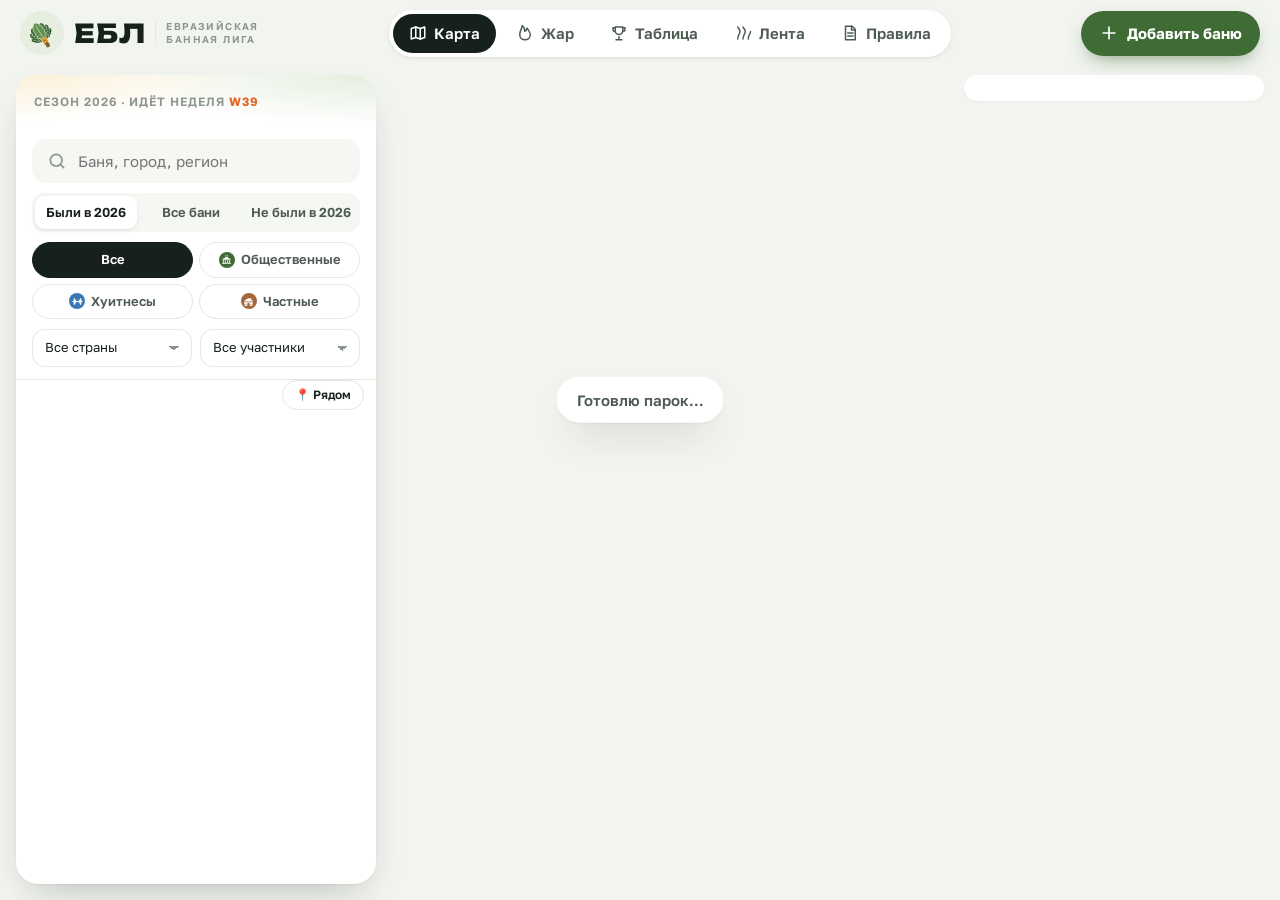
==== index.html @ 6e2e783d "Сборка сайта 20261010200355 из dc14bb3" ====
<!doctype html>
<html lang="ru">
<head>
<meta charset="utf-8">
<meta name="viewport" content="width=device-width, initial-scale=1, viewport-fit=cover">
<meta name="robots" content="noindex, nofollow">
<meta name="theme-color" content="#F2F4EF" media="(prefers-color-scheme: light)">
<meta name="theme-color" content="#0f1311" media="(prefers-color-scheme: dark)">
<title>ЕБЛ · Евразийская банная лига</title>
<meta name="description" content="Карта бань лиги, турнирная таблица, недельный зачёт и жар по годам. Отмечай бани — Комиссия засчитает.">
<!-- превью ссылки в Telegram; картинка по http, пока у ebl.su нет сертификата (см. docs/operations.md) -->
<meta property="og:type" content="website">
<meta property="og:site_name" content="ЕБЛ">
<meta property="og:title" content="ЕБЛ · Евразийская банная лига">
<meta property="og:description" content="Карта бань, турнирная таблица, недельный зачёт и жар по годам">
<meta property="og:image" content="https://ebl.su/og.png">
<meta property="og:image:width" content="1200">
<meta property="og:image:height" content="630">
<meta name="twitter:card" content="summary_large_image">
<link rel="apple-touch-icon" href="icon-180.png">
<link rel="icon" href="data:image/svg+xml,%3Csvg xmlns=%22http://www.w3.org/2000/svg%22 viewBox=%220 0 48 48%22%3E%3Cdefs%3E%3Cpath id=%22l%22 d=%22M0 0C-1-1-2.2-1.5-2.6-2.8-4.2-2.6-4.6-4.4-3.2-5.2-4.8-5.8-5-7.8-3.4-8.4-4.8-9.4-4.6-11.4-2.8-11.6-3.6-13-2.6-15 0-16 2.6-15 3.6-13 2.8-11.6 4.6-11.4 4.8-9.4 3.4-8.4 5-7.8 4.8-5.8 3.2-5.2 4.6-4.4 4.2-2.6 2.6-2.8 2.2-1.5 1-1 0 0Z%22 stroke=%22%23e5eedf%22 stroke-width=%221%22 paint-order=%22stroke%22/%3E%3C/defs%3E%3Ccircle cx=%2224%22 cy=%2224%22 r=%2224%22 fill=%22%23e5eedf%22/%3E%3Cg transform=%22rotate(-32 24 27)%22%3E%3Cuse href=%22%23l%22 transform=%22translate(24 31) rotate(-64) scale(.85)%22 fill=%22%232d5025%22/%3E%3Cuse href=%22%23l%22 transform=%22translate(24 31) rotate(64) scale(.85)%22 fill=%22%232d5025%22/%3E%3Cuse href=%22%23l%22 transform=%22translate(24 31) rotate(-42)%22 fill=%22%233f6b35%22/%3E%3Cuse href=%22%23l%22 transform=%22translate(24 31) rotate(42)%22 fill=%22%233f6b35%22/%3E%3Cuse href=%22%23l%22 transform=%22translate(24 31) rotate(-20) scale(1.1)%22 fill=%22%233f6b35%22/%3E%3Cuse href=%22%23l%22 transform=%22translate(24 31) rotate(20) scale(1.1)%22 fill=%22%233f6b35%22/%3E%3Cuse href=%22%23l%22 transform=%22translate(24 31) scale(1.22)%22 fill=%22%2362904d%22/%3E%3Crect x=%2221.9%22 y=%2231%22 width=%224.2%22 height=%2210.5%22 rx=%222.1%22 fill=%22%238b5a2b%22/%3E%3Crect x=%2220.6%22 y=%2229.6%22 width=%226.8%22 height=%223%22 rx=%221.5%22 fill=%22%23e3a332%22/%3E%3Crect x=%2221%22 y=%2233.6%22 width=%226%22 height=%222.2%22 rx=%221.1%22 fill=%22%23e3a332%22/%3E%3C/g%3E%3C/svg%3E">
<link rel="preconnect" href="https://fonts.googleapis.com">
<link rel="preconnect" href="https://fonts.gstatic.com" crossorigin>
<link rel="stylesheet" href="https://fonts.googleapis.com/css2?family=Golos+Text:wght@400;500;600;700&family=Unbounded:wght@500;600;700;800&display=swap">
<link rel="stylesheet" href="vendor/leaflet.min.css" integrity="sha384-c6Rcwz4e4CITMbu/NBmnNS8yN2sC3cUElMEMfP3vqqKFp7GOYaaBBCqmaWBjmkjb" crossorigin="anonymous">
<link rel="stylesheet" href="vendor/MarkerCluster.min.css" integrity="sha384-uIZNAcoEHVWMk8LrCSX95DJk6FQzH6zG00LQC9BykRY1UKKpkDzDhbDLYQ1Ho3mI" crossorigin="anonymous">
<link rel="stylesheet" href="style.css?v=20261010200355">
</head>
<body>

<!-- спрайт: дубовый лист и иконки -->
<svg width="0" height="0" style="position:absolute" aria-hidden="true">
  <defs>
    <g id="oak-leaf">
      <path d="M0 0C-1-1-2.2-1.5-2.6-2.8-4.2-2.6-4.6-4.4-3.2-5.2-4.8-5.8-5-7.8-3.4-8.4-4.8-9.4-4.6-11.4-2.8-11.6-3.6-13-2.6-15 0-16 2.6-15 3.6-13 2.8-11.6 4.6-11.4 4.8-9.4 3.4-8.4 5-7.8 4.8-5.8 3.2-5.2 4.6-4.4 4.2-2.6 2.6-2.8 2.2-1.5 1-1 0 0Z"/>
      <path d="M0-1V-14" fill="none" stroke="currentColor" stroke-width=".7" stroke-linecap="round"/>
    </g>
    <!-- типы бань — силуэт на цветном кружке: фундаментальная общественная (как у Алексеева), штанга хуитнеса, маленький сруб из кело -->
    <symbol id="bt-public" viewBox="0 0 24 24"><path d="M10 5.2c-.9-.8.9-1.6 0-2.6M14 5.2c-.9-.8.9-1.6 0-2.6" fill="none" stroke="currentColor" stroke-width="1.4" stroke-linecap="round"/><path d="M2.4 11.2 12 6.2l9.6 5z"/><rect x="3" y="11.8" width="18" height="1.5"/><rect x="4.3" y="13.9" width="2.1" height="4.9"/><rect x="8.4" y="13.9" width="2.1" height="4.9"/><rect x="13.5" y="13.9" width="2.1" height="4.9"/><rect x="17.6" y="13.9" width="2.1" height="4.9"/><rect x="2.2" y="19.3" width="19.6" height="1.9" rx=".4"/></symbol>
    <symbol id="bt-spa" viewBox="0 0 24 24"><rect x=".6" y="11" width="22.8" height="2" rx="1"/><rect x="3.6" y="4.8" width="2.9" height="14.4" rx="1.1"/><rect x="17.5" y="4.8" width="2.9" height="14.4" rx="1.1"/><rect x="7" y="7.4" width="2.1" height="9.2" rx=".9"/><rect x="14.9" y="7.4" width="2.1" height="9.2" rx=".9"/></symbol>
    <symbol id="bt-private" viewBox="0 0 24 24"><rect x="15.6" y="4.4" width="2.4" height="4.6"/><path d="M1.4 11.4 12 4.2l10.6 7.2z"/><rect x="2.4" y="12.3" width="19.2" height="2.6" rx="1.3"/><rect x="2.4" y="15.4" width="7.6" height="2.6" rx="1.3"/><rect x="14" y="15.4" width="7.6" height="2.6" rx="1.3"/><rect x="2.4" y="18.5" width="7.6" height="2.6" rx="1.3"/><rect x="14" y="18.5" width="7.6" height="2.6" rx="1.3"/></symbol>
    <!-- банная шапка-боярка: замша и овчина, «ЕБЛ» на меху — за победу в неделе -->
    <symbol id="i-banhat" viewBox="0 0 40 31"><path d="M20.2 4 C19.8 2 21.2 .6 23.3 1.1" fill="none" stroke="#5a3717" stroke-width="2.8" stroke-linecap="round"/><path d="M20.2 4 C19.8 2 21.2 .6 23.3 1.1" fill="none" stroke="#b9773b" stroke-width="1.5" stroke-linecap="round"/><path d="M20.5 3.2 C20.5 2.2 21.3 1.6 22.4 1.6" fill="none" stroke="#cd8d4e" stroke-width=".5" stroke-linecap="round"/><path d="M8.4 22.5 C8.0 10.6 13.5 3.6 20 3.6 C26.5 3.6 32 10.6 31.6 22.5 Z" fill="#b9773b"/><path d="M20 3.7 C16.5 7.8 14.6 14 14.2 22.5 L8.4 22.5 C8 10.6 13.5 3.6 20 3.7Z" fill="#cd8d4e" opacity=".55"/><path d="M20 3.7 C23.5 7.8 25.4 14 25.8 22.5 L31.6 22.5 C32 10.6 26.5 3.6 20 3.7Z" fill="#9a5d28" opacity=".55"/><path d="M11.6 16.4 C11.9 11.4 14.4 7.6 17.8 6.3" fill="none" stroke="#dfa566" stroke-width="1.6" stroke-linecap="round" opacity=".7"/><circle cx="11.0" cy="18.0" r=".22" fill="#a5682f" opacity=".7"/><circle cx="13.2" cy="12.5" r=".22" fill="#a5682f" opacity=".7"/><circle cx="16.8" cy="16.0" r=".22" fill="#a5682f" opacity=".7"/><circle cx="18.6" cy="10.4" r=".22" fill="#a5682f" opacity=".7"/><circle cx="21.8" cy="15.2" r=".22" fill="#a5682f" opacity=".7"/><circle cx="23.3" cy="9.6" r=".22" fill="#a5682f" opacity=".7"/><circle cx="27.4" cy="17.4" r=".22" fill="#a5682f" opacity=".7"/><circle cx="28.6" cy="12.4" r=".22" fill="#a5682f" opacity=".7"/><circle cx="12.2" cy="20.6" r=".22" fill="#a5682f" opacity=".7"/><circle cx="26.1" cy="20.2" r=".22" fill="#a5682f" opacity=".7"/><circle cx="19.4" cy="19.4" r=".22" fill="#a5682f" opacity=".7"/><circle cx="15.2" cy="8.8" r=".22" fill="#a5682f" opacity=".7"/><g fill="none" stroke="#83501f" stroke-width=".9" stroke-linecap="round"><path d="M20 3.8 C16.5 7.8 14.6 14 14.2 21"/><path d="M20 3.8 C23.5 7.8 25.4 14 25.8 21"/></g><g fill="none" stroke="#ebbd86" stroke-width=".45" stroke-dasharray=".8 .75" stroke-linecap="round"><path d="M19.2 4.9 C16 8.6 14.1 14.3 13.6 20.8"/><path d="M20.8 4.9 C17.8 8.6 16 14.3 15.4 20.8" opacity=".8"/><path d="M20.8 4.9 C24 8.6 25.9 14.3 26.4 20.8"/><path d="M19.2 4.9 C22.2 8.6 24 14.3 24.6 20.8" opacity=".8"/></g><path d="M8.4 22.5 C8.0 10.6 13.5 3.6 20 3.6 C26.5 3.6 32 10.6 31.6 22.5 Z" fill="none" stroke="#5a3717" stroke-width="1.15" stroke-linejoin="round"/><path d="M5.6 19.6 Q20 22.4 34.4 19.6 Q36.8 22.5 34.2 25.4 Q20 29.8 5.8 25.4 Q3.2 22.5 5.6 19.6 Z" fill="#9a7c55" stroke="#9a7c55" stroke-width="1.8"/><circle cx="5.60" cy="19.60" r="2.28" fill="#9a7c55"/><circle cx="7.40" cy="19.93" r="2.18" fill="#9a7c55"/><circle cx="9.20" cy="20.21" r="2.46" fill="#9a7c55"/><circle cx="11.00" cy="20.45" r="2.14" fill="#9a7c55"/><circle cx="12.80" cy="20.65" r="2.39" fill="#9a7c55"/><circle cx="14.60" cy="20.80" r="2.30" fill="#9a7c55"/><circle cx="16.40" cy="20.91" r="2.13" fill="#9a7c55"/><circle cx="18.20" cy="20.98" r="2.38" fill="#9a7c55"/><circle cx="20.00" cy="21.00" r="2.12" fill="#9a7c55"/><circle cx="21.80" cy="20.98" r="2.34" fill="#9a7c55"/><circle cx="23.60" cy="20.91" r="2.14" fill="#9a7c55"/><circle cx="25.40" cy="20.80" r="2.15" fill="#9a7c55"/><circle cx="27.20" cy="20.65" r="2.33" fill="#9a7c55"/><circle cx="29.00" cy="20.45" r="2.55" fill="#9a7c55"/><circle cx="30.80" cy="20.21" r="2.17" fill="#9a7c55"/><circle cx="32.60" cy="19.93" r="2.22" fill="#9a7c55"/><circle cx="34.40" cy="19.60" r="2.45" fill="#9a7c55"/><circle cx="35.29" cy="21.05" r="2.62" fill="#9a7c55"/><circle cx="35.55" cy="22.50" r="2.42" fill="#9a7c55"/><circle cx="35.19" cy="23.95" r="2.32" fill="#9a7c55"/><circle cx="34.20" cy="25.40" r="2.64" fill="#9a7c55"/><circle cx="32.42" cy="25.92" r="2.13" fill="#9a7c55"/><circle cx="30.65" cy="26.36" r="2.57" fill="#9a7c55"/><circle cx="28.88" cy="26.74" r="2.26" fill="#9a7c55"/><circle cx="27.10" cy="27.05" r="2.18" fill="#9a7c55"/><circle cx="25.33" cy="27.29" r="2.16" fill="#9a7c55"/><circle cx="23.55" cy="27.46" r="2.27" fill="#9a7c55"/><circle cx="21.78" cy="27.57" r="2.55" fill="#9a7c55"/><circle cx="20.00" cy="27.60" r="2.20" fill="#9a7c55"/><circle cx="18.23" cy="27.57" r="2.42" fill="#9a7c55"/><circle cx="16.45" cy="27.46" r="2.45" fill="#9a7c55"/><circle cx="14.68" cy="27.29" r="2.30" fill="#9a7c55"/><circle cx="12.90" cy="27.05" r="2.40" fill="#9a7c55"/><circle cx="11.12" cy="26.74" r="2.13" fill="#9a7c55"/><circle cx="9.35" cy="26.36" r="2.13" fill="#9a7c55"/><circle cx="7.58" cy="25.92" r="2.21" fill="#9a7c55"/><circle cx="5.80" cy="25.40" r="2.47" fill="#9a7c55"/><circle cx="4.81" cy="23.95" r="2.34" fill="#9a7c55"/><circle cx="4.45" cy="22.50" r="2.27" fill="#9a7c55"/><circle cx="4.71" cy="21.05" r="2.42" fill="#9a7c55"/><path d="M5.6 19.6 Q20 22.4 34.4 19.6 Q36.8 22.5 34.2 25.4 Q20 29.8 5.8 25.4 Q3.2 22.5 5.6 19.6 Z" fill="#f8f0e1"/><circle cx="5.60" cy="19.60" r="1.53" fill="#f8f0e1"/><circle cx="7.40" cy="19.93" r="1.43" fill="#f8f0e1"/><circle cx="9.20" cy="20.21" r="1.71" fill="#f8f0e1"/><circle cx="11.00" cy="20.45" r="1.39" fill="#f8f0e1"/><circle cx="12.80" cy="20.65" r="1.64" fill="#f8f0e1"/><circle cx="14.60" cy="20.80" r="1.55" fill="#f8f0e1"/><circle cx="16.40" cy="20.91" r="1.38" fill="#f8f0e1"/><circle cx="18.20" cy="20.98" r="1.63" fill="#f8f0e1"/><circle cx="20.00" cy="21.00" r="1.37" fill="#f8f0e1"/><circle cx="21.80" cy="20.98" r="1.59" fill="#f8f0e1"/><circle cx="23.60" cy="20.91" r="1.39" fill="#f8f0e1"/><circle cx="25.40" cy="20.80" r="1.40" fill="#f8f0e1"/><circle cx="27.20" cy="20.65" r="1.58" fill="#f8f0e1"/><circle cx="29.00" cy="20.45" r="1.80" fill="#f8f0e1"/><circle cx="30.80" cy="20.21" r="1.42" fill="#f8f0e1"/><circle cx="32.60" cy="19.93" r="1.47" fill="#f8f0e1"/><circle cx="34.40" cy="19.60" r="1.70" fill="#f8f0e1"/><circle cx="35.29" cy="21.05" r="1.87" fill="#f8f0e1"/><circle cx="35.55" cy="22.50" r="1.67" fill="#f8f0e1"/><circle cx="35.19" cy="23.95" r="1.57" fill="#f8f0e1"/><circle cx="34.20" cy="25.40" r="1.89" fill="#f8f0e1"/><circle cx="32.42" cy="25.92" r="1.38" fill="#f8f0e1"/><circle cx="30.65" cy="26.36" r="1.82" fill="#f8f0e1"/><circle cx="28.88" cy="26.74" r="1.51" fill="#f8f0e1"/><circle cx="27.10" cy="27.05" r="1.43" fill="#f8f0e1"/><circle cx="25.33" cy="27.29" r="1.41" fill="#f8f0e1"/><circle cx="23.55" cy="27.46" r="1.52" fill="#f8f0e1"/><circle cx="21.78" cy="27.57" r="1.80" fill="#f8f0e1"/><circle cx="20.00" cy="27.60" r="1.45" fill="#f8f0e1"/><circle cx="18.23" cy="27.57" r="1.67" fill="#f8f0e1"/><circle cx="16.45" cy="27.46" r="1.70" fill="#f8f0e1"/><circle cx="14.68" cy="27.29" r="1.55" fill="#f8f0e1"/><circle cx="12.90" cy="27.05" r="1.65" fill="#f8f0e1"/><circle cx="11.12" cy="26.74" r="1.38" fill="#f8f0e1"/><circle cx="9.35" cy="26.36" r="1.38" fill="#f8f0e1"/><circle cx="7.58" cy="25.92" r="1.46" fill="#f8f0e1"/><circle cx="5.80" cy="25.40" r="1.72" fill="#f8f0e1"/><circle cx="4.81" cy="23.95" r="1.59" fill="#f8f0e1"/><circle cx="4.45" cy="22.50" r="1.52" fill="#f8f0e1"/><circle cx="4.71" cy="21.05" r="1.67" fill="#f8f0e1"/><path d="M4.1 23.3 Q20 27.4 35.9 23.3 Q35.5 25.1 34.2 25.5 Q20 29.9 5.8 25.5 Q4.5 25.1 4.1 23.3 Z" fill="#e9dbc0" opacity=".9"/><path d="M7.2 20.6 Q20 23.9 32.8 20.6" fill="none" stroke="#fffaf1" stroke-width="1" stroke-linecap="round" opacity=".75"/><path d="M10 21.9 Q20 24.4 30 21.9" fill="none" stroke="#eadcc1" stroke-width=".8" stroke-linecap="round" opacity=".8"/><g fill="none" stroke="#d5c09a" stroke-width=".75" stroke-linecap="round"><path d="M7.4 22.2q0.8 -1.3 1.8 -.3"/><path d="M10.3 23.3q-0.8 -1.3 -1.8 -.3"/><path d="M29.6 23.3q0.8 -1.3 1.8 -.3"/><path d="M32.6 22.2q-0.8 -1.3 -1.8 -.3"/><path d="M8.6 25.6q0.8 -1.3 1.8 -.3"/><path d="M31.4 25.6q-0.8 -1.3 -1.8 -.3"/><path d="M13.2 27.6q0.8 -1.3 1.8 -.3"/><path d="M26.8 27.6q-0.8 -1.3 -1.8 -.3"/></g><text x="20" y="26.2" text-anchor="middle" font-family="Arial Black,Arial" font-weight="900" font-size="4.3" letter-spacing=".3" fill="#7c4a1f" stroke="#f8f0e1" stroke-width=".5" paint-order="stroke">ЕБЛ</text><path d="M14.6 27.2 Q20 28.4 25.4 27.2" fill="none" stroke="#b07a47" stroke-width=".4" stroke-dasharray=".6 .5" stroke-linecap="round"/></symbol>
    <symbol id="i-search" viewBox="0 0 24 24"><circle cx="11" cy="11" r="7"/><path d="m20 20-3.5-3.5"/></symbol>
    <symbol id="i-plus" viewBox="0 0 24 24"><path d="M12 5v14M5 12h14"/></symbol>
    <symbol id="i-map" viewBox="0 0 24 24"><path d="M9 4 3 6v14l6-2 6 2 6-2V4l-6 2-6-2Z"/><path d="M9 4v14M15 6v14"/></symbol>
    <symbol id="i-trophy" viewBox="0 0 24 24"><path d="M8 21h8M12 17v4M7 4h10v5a5 5 0 0 1-10 0V4Z"/><path d="M17 5h3v2a3 3 0 0 1-3 3M7 5H4v2a3 3 0 0 0 3 3"/></symbol>
    <symbol id="i-feed" viewBox="0 0 24 24"><path d="M5 20c0-6 3-6 3-10S5 6 5 4M12 20c0-6 3-6 3-10s-3-4-3-6M19 20c0-6 3-6 3-10"/></symbol>
    <symbol id="i-doc" viewBox="0 0 24 24"><path d="M6 3h9l4 4v14H6z"/><path d="M14 3v5h5M9 12h7M9 16h7"/></symbol>
    <symbol id="i-pin" viewBox="0 0 24 24"><path d="M12 21s-7-6.2-7-11.5A7 7 0 0 1 19 9.5C19 14.8 12 21 12 21Z"/><circle cx="12" cy="9.5" r="2.5"/></symbol>
    <symbol id="i-close" viewBox="0 0 24 24"><path d="M6 6l12 12M18 6 6 18"/></symbol>
    <symbol id="i-route" viewBox="0 0 24 24"><path d="M7 17 17 7M9 7h8v8"/></symbol>
    <symbol id="i-clock" viewBox="0 0 24 24"><circle cx="12" cy="12" r="8.5"/><path d="M12 7.5V12l3 2"/></symbol>
    <symbol id="i-users" viewBox="0 0 24 24"><circle cx="9" cy="8" r="3.5"/><path d="M2.5 20a6.5 6.5 0 0 1 13 0M16 4.5a3.5 3.5 0 0 1 0 7M18 14.5a6.5 6.5 0 0 1 3.5 5.5"/></symbol>
    <symbol id="i-check" viewBox="0 0 24 24"><path d="m5 12 4.5 4.5L19 7"/></symbol>
    <symbol id="i-flame" viewBox="0 0 24 24"><path d="M12 21c4 0 7-2.7 7-6.8 0-3.7-2.6-6-4.3-8.7-.4 2.2-1.6 3.6-3 4.1.2-2.9-1.1-5.6-3.4-7.6C8.5 5.6 5 8.5 5 14.2 5 18.3 8 21 12 21Z"/></symbol>
    <symbol id="i-chev" viewBox="0 0 24 24"><path d="m6 9 6 6 6-6"/></symbol>
    <symbol id="i-play" viewBox="0 0 24 24"><path d="M7 5v14l12-7z"/></symbol>
    <symbol id="i-pause" viewBox="0 0 24 24"><path d="M8 5v14M16 5v14"/></symbol>
    <symbol id="i-seal" viewBox="0 0 24 24"><path d="M12.00 0.60 L13.87 2.58 L16.36 1.47 L17.33 4.02 L20.06 3.94 L19.98 6.67 L22.53 7.64 L21.42 10.13 L23.40 12.00 L21.42 13.87 L22.53 16.36 L19.98 17.33 L20.06 20.06 L17.33 19.98 L16.36 22.53 L13.87 21.42 L12.00 23.40 L10.13 21.42 L7.64 22.53 L6.67 19.98 L3.94 20.06 L4.02 17.33 L1.47 16.36 L2.58 13.87 L0.60 12.00 L2.58 10.13 L1.47 7.64 L4.02 6.67 L3.94 3.94 L6.67 4.02 L7.64 1.47 L10.13 2.58Z" style="fill:var(--honey);stroke:var(--seal-ink);stroke-width:.5"/><circle cx="12" cy="12" r="7.4" style="fill:none;stroke:var(--seal-ink);stroke-width:.8"/><text x="12" y="15.7" text-anchor="middle" style="font:800 10.5px var(--display);fill:var(--seal-ink)">К</text></symbol>
  </defs>
</svg>

<header class="top">
  <a class="brand" href="#map" aria-label="ЕБЛ — Евразийская банная лига">
    <svg class="mark" viewBox="0 0 48 48" aria-hidden="true">
      <circle cx="24" cy="24" r="24" class="m-bg"/>
      <g transform="rotate(-32 24 27)"><g class="m-venik">
        <g class="m-leaf back">
          <use href="#oak-leaf" transform="translate(24 31) rotate(-64) scale(.85)"/>
          <use href="#oak-leaf" transform="translate(24 31) rotate(64) scale(.85)"/>
        </g>
        <g class="m-leaf mid">
          <use href="#oak-leaf" transform="translate(24 31) rotate(-42)"/>
          <use href="#oak-leaf" transform="translate(24 31) rotate(42)"/>
          <use href="#oak-leaf" transform="translate(24 31) rotate(-20) scale(1.1)"/>
          <use href="#oak-leaf" transform="translate(24 31) rotate(20) scale(1.1)"/>
        </g>
        <g class="m-leaf front"><use href="#oak-leaf" transform="translate(24 31) scale(1.22)"/></g>
        <rect class="m-handle" x="21.9" y="31" width="4.2" height="10.5" rx="2.1"/>
        <rect class="m-twine" x="20.6" y="29.6" width="6.8" height="3" rx="1.5"/>
        <rect class="m-twine" x="21" y="33.6" width="6" height="2.2" rx="1.1"/>
      </g></g>
    </svg>
    <span class="word">ЕБЛ</span>
    <span class="claim">Евразийская<br>банная лига</span>
  </a>
  <nav class="nav" role="tablist" aria-label="Разделы">
    <button role="tab" data-view="map" aria-selected="true"><svg class="ic"><use href="#i-map"/></svg><span>Карта</span></button>
    <button role="tab" data-view="heat"><svg class="ic"><use href="#i-flame"/></svg><span>Жар</span></button>
    <button role="tab" data-view="table"><svg class="ic"><use href="#i-trophy"/></svg><span>Таблица</span></button>
    <button role="tab" data-view="feed"><svg class="ic"><use href="#i-feed"/></svg><span>Лента</span><b class="badge" id="pendingBadge" hidden>0</b></button>
    <button role="tab" data-view="rules"><svg class="ic"><use href="#i-doc"/></svg><span>Правила</span></button>
    <button role="tab" data-view="dir" hidden><svg class="ic"><use href="#i-seal"/></svg><span>Бани</span></button>
  </nav>
  <button class="me-btn" id="meBtn" hidden></button>
  <button class="cta" id="addVisitBtn">
    <span class="ic-swap" aria-hidden="true">
      <svg class="ic plus"><use href="#i-plus"/></svg>
      <svg class="ic kovsh" viewBox="0 0 24 24">
        <g class="ladle"><path d="M9 10.5h11.5v1.3a5.2 5.2 0 0 1-5.2 5.2h-1.1A5.2 5.2 0 0 1 9 11.8z"/><path d="M9.6 11.1 3.2 4.7"/></g>
      </svg>
    </span>
    <span class="cta-puff" aria-hidden="true"><b></b><b></b><b></b><i style="--dx:-10px;--dy:10px;--s:0.60"></i><i style="--dx:-18px;--dy:7px;--s:0.85"></i><i style="--dx:-24px;--dy:-2px;--s:1.10"></i><i style="--dx:-12px;--dy:-7px;--s:1.35"></i><i style="--dx:-11px;--dy:-15px;--s:0.60"></i><i style="--dx:-5px;--dy:-23px;--s:0.85"></i><i style="--dx:3px;--dy:-14px;--s:1.10"></i><i style="--dx:11px;--dy:-15px;--s:1.35"></i><i style="--dx:21px;--dy:-12px;--s:0.60"></i><i style="--dx:14px;--dy:-1px;--s:0.85"></i><i style="--dx:18px;--dy:7px;--s:1.10"></i><i style="--dx:17px;--dy:17px;--s:1.35"></i></span>
    <span class="cta-long">Добавить баню</span><span class="cta-short">Баня</span>
  </button>
</header>

<main>
  <div class="boot" id="boot" role="status">Готовлю парок…</div>
  <!-- КАРТА -->
  <section class="view view-map" id="view-map">
    <div id="map"></div>
    <aside class="panel">
      <div class="panel-head">
        <div class="eyebrow">Сезон 2026 · идёт неделя <b id="curWeek">W39</b></div>
        <div class="kpis" id="kpis"></div>
      </div>
      <div class="filters">
        <label class="searchbox"><svg class="ic"><use href="#i-search"/></svg><input id="q" type="search" placeholder="Баня, город, регион" autocomplete="off" aria-label="Поиск бани"></label>
        <div class="seg" id="fSeason" role="group" aria-label="Сезон">
          <button data-v="2026" aria-pressed="true">Были в 2026</button>
          <button data-v="all" aria-pressed="false">Все бани</button>
          <button data-v="never" aria-pressed="false">Не были в 2026</button>
        </div>
        <div class="chips types" id="fType" role="group" aria-label="Тип бани">
          <button data-t="" aria-pressed="true">Все</button>
          <button data-t="public" aria-pressed="false"><i class="dot t-public"><svg aria-hidden="true"><use href="#bt-public"/></svg></i>Общественные</button>
          <button data-t="spa" aria-pressed="false"><i class="dot t-spa"><svg aria-hidden="true"><use href="#bt-spa"/></svg></i>Хуитнесы</button>
          <button data-t="private" aria-pressed="false"><i class="dot t-private"><svg aria-hidden="true"><use href="#bt-private"/></svg></i>Частные</button>
        </div>
        <div class="selrow">
          <select id="fCountry" class="sel" aria-label="Страна"><option value="">Все страны</option></select>
          <div class="who-pick">
            <select id="fPlayer" class="sel" aria-label="Участник"><option value="">Все участники</option></select>
            <button type="button" class="me-pick" id="fMe" hidden aria-pressed="false" title="Мои бани">Я</button>
          </div>
        </div>
      </div>
      <div class="countrow">
        <div class="count" id="count"></div>
        <button type="button" class="near-btn" id="fNear" aria-pressed="false" title="Сортировать по расстоянию от меня">📍 Рядом</button>
      </div>
      <div class="pot-note" id="potNote" hidden></div>
      <div class="list" id="list"></div>
    </aside>
    <div class="race" id="race"></div>
    <article class="drawer" id="drawer" hidden></article>
  </section>

  <!-- ТЕПЛОВАЯ КАРТА -->
  <section class="view view-heat" id="view-heat" data-style="light" hidden>
    <div id="heatmap"></div>
    <div class="heat-year" id="heatYearMark" aria-hidden="true">2026</div>
    <div class="seg mapstyle" id="hStyle" role="group" aria-label="Подложка карты">
      <button data-s="light" aria-pressed="true">Светлая</button>
      <button data-s="dark" aria-pressed="false">Тёмная</button>
      <button data-s="sat" aria-pressed="false">Спутник</button>
    </div>
    <aside class="heat-card">
      <div class="eyebrow">Банная тепловая карта</div>
      <h2>Где жарче всего</h2>
      <div class="seg" id="hYear" role="group" aria-label="Год">
        <button data-y="2023" aria-pressed="false">2023</button>
        <button data-y="2024" aria-pressed="false">2024</button>
        <button data-y="2025" aria-pressed="false">2025</button>
        <button data-y="2026" aria-pressed="true">2026</button>
        <button data-y="all" aria-pressed="false">Все</button>
      </div>
      <div class="heat-row">
        <select id="hPlayer" class="sel" aria-label="Участник"><option value="">Вся лига</option></select>
        <button class="btn" id="hPlay" type="button"><svg class="ic"><use href="#i-play"/></svg><span>Годы</span></button>
      </div>
      <div class="heat-kpis" id="hKpis"></div>
      <div class="heat-legend"><span>пара ходок</span><i></i><span>место силы</span></div>
      <h3>Самые горячие точки</h3>
      <ol class="hot" id="hTop"></ol>
      <p class="hint" id="hNote"></p>
    </aside>
  </section>

  <!-- ТАБЛИЦА -->
  <section class="view page" id="view-table" hidden>
    <div class="wrap">
      <div class="page-head">
        <div>
          <div class="eyebrow" id="tableEyebrow"></div>
          <h1>Турнирная таблица</h1>
        </div>
        <div class="timer" id="tableTimer"></div>
      </div>
      <div class="seg tmode" id="tMode" role="tablist" aria-label="Зачёт">
        <button type="button" data-m="season" aria-pressed="true">Общий зачёт</button>
        <button type="button" data-m="week" aria-pressed="false">Недельный зачёт</button>
      </div>
      <div id="tSeason">
        <div class="podium" id="podium"></div>
        <div class="tablecard"><div class="tablewrap"><table id="standings"></table></div></div>
        <div class="cupnote"><i></i>Первые 16 проходят в Кубок ЕБЛ. Плюс wild-card: чемпионы и обладатели Кубков прошлых лет и одно место у Комиссии.</div>
        <div class="legend-cols">
          <span><svg class="hat-ic" aria-hidden="true"><use href="#i-banhat"/></svg> победы в неделях</span><span><b>Бань</b> за сезон</span><span><b>У</b> уникальные</span><span><b>УУ</b> ультрауникальные</span>
          <span><b>Дл</b> долгие, 150+ мин</span><span><b>К</b> за компанию</span><span><b>Общ</b> общественные</span><span><b>Рег</b> регионы и страны</span>
        </div>
      </div>
      <div id="tWeek" hidden>
        <div class="week-head">
          <button type="button" class="wk-arrow" id="wPrev" aria-label="Предыдущая неделя"><svg class="ic"><use href="#i-chev"/></svg></button>
          <div class="week-title" id="wTitle"></div>
          <button type="button" class="wk-arrow next" id="wNext" aria-label="Следующая неделя"><svg class="ic"><use href="#i-chev"/></svg></button>
        </div>
        <div class="podium week-podium" id="weekPodium"></div>
        <div class="tablecard"><div class="tablewrap"><table id="weekTable" class="week-table"></table></div></div>
        <p class="note" id="wNote"></p>
        <h2 class="h2">Все недели</h2>
        <p class="note">В клетке — сколько бань за неделю. Подсвечены три первых места недели. Нажми на неделю, чтобы открыть её.</p>
        <div class="tablecard"><div class="tablewrap"><table id="weekGrid" class="week-grid"></table></div></div>
      </div>
    </div>
  </section>

  <!-- ЛЕНТА -->
  <section class="view page" id="view-feed" hidden>
    <div class="wrap narrow">
      <div class="page-head">
        <div>
          <div class="eyebrow">Кто, где и с кем</div>
          <h1>Лента походов</h1>
        </div>
      </div>
      <p class="lead">Добавил баню — поход появился здесь. Очки по регламенту начислятся, когда Комиссия засчитает поход, — тогда они попадут и в таблицу.</p>
      <div class="seg feed-filter" id="feedFilter" role="group" aria-label="Какие заявки показать">
        <button data-f="pending" aria-pressed="false">На модерации</button>
        <button data-f="ok" aria-pressed="false">Засчитанные</button>
        <button data-f="rejected" aria-pressed="false">Отклонённые</button>
        <button data-f="all" aria-pressed="true">Все</button>
      </div>
      <div id="secPanel"></div>
      <div class="feed" id="feed"></div>
    </div>
  </section>

  <!-- СПРАВОЧНИК БАНЬ — только Комиссии -->
  <section class="view page" id="view-dir" hidden>
    <div class="wrap">
      <div class="page-head">
        <div>
          <div class="eyebrow">Для Комиссии</div>
          <h1>Справочник бань</h1>
        </div>
      </div>
      <p class="lead">Все бани лиги: тип, где, сколько походов и кто где был (зелёным — кто был в 2026). Тип меняется прямо в строке — таблица пересчитается, а бот поправит свои сообщения в чате.</p>
      <div class="dir-tools">
        <input class="inp" id="dirQ" type="search" placeholder="Название, город или ник" aria-label="Поиск по бане, месту или нику">
        <select class="sel" id="dirCountry" aria-label="Страна"><option value="">Все страны</option></select>
        <div class="seg" id="dirType" role="group" aria-label="Тип бани">
          <button type="button" data-t="" aria-pressed="true">Все типы</button>
          <button type="button" data-t="public" aria-pressed="false">Общественные</button>
          <button type="button" data-t="spa" aria-pressed="false">Хуитнесы</button>
          <button type="button" data-t="private" aria-pressed="false">Частные</button>
          <button type="button" data-t="unknown" aria-pressed="false">Без типа</button>
        </div>
        <div class="seg" id="dirSeason" role="group" aria-label="Походы в 2026">
          <button type="button" data-s="" aria-pressed="true">Все</button>
          <button type="button" data-s="yes" aria-pressed="false">Были в 2026</button>
          <button type="button" data-s="no" aria-pressed="false">Не были в 2026</button>
        </div>
        <label class="dir-check"><input type="checkbox" id="dirNoRegion"> Без региона</label>
        <select class="sel" id="dirSortSel" aria-label="Сортировка">
          <option value="all:-1">Больше всего походов</option><option value="n26:-1">Больше походов в 2026</option>
          <option value="name:1">По названию</option><option value="country:1">По стране</option><option value="region:1">По региону</option><option value="type:1">По типу</option>
          <option value="who:-1">Больше участников</option>
        </select>
      </div>
      <p class="note" id="dirCount"></p>
      <div class="tablecard"><div class="tablewrap"><table id="dirTable" class="dir-table"></table></div></div>
      <button type="button" class="btn" id="dirMore" hidden>Показать ещё</button>
    </div>
  </section>

  <!-- ПРАВИЛА -->
  <section class="view page" id="view-rules" hidden>
    <div class="wrap narrow">
      <div class="page-head">
        <div>
          <div class="eyebrow">Положение о четвёртом чемпионате</div>
          <h1>Как набрать очки</h1>
        </div>
      </div>

      <div class="pricelist">
        <div class="pl-title">Прейскурант</div>
        <div class="pl-row"><span>Поход в баню<small>от часа, пост в группе в тот же день</small></span><i></i><b>+1</b></div>
        <div class="pl-row"><span>Общественная баня<small>мужские часы, мужской день или разряд</small></span><i></i><b>+1</b></div>
        <div class="pl-row"><span>Уникальная<small>первая в этом году для тебя</small></span><i></i><b>+1</b></div>
        <div class="pl-row"><span>Ультрауникальная<small>никто из лиги не был в ней с 2023 года</small></span><i></i><b>+1</b></div>
        <div class="pl-row"><span>Новый регион<small>субъект, область, земля, штат, префектура</small></span><i></i><b>+1</b></div>
        <div class="pl-row"><span>Новая страна</span><i></i><b>+1</b></div>
        <div class="pl-row"><span>Долгий поход<small>больше 150 минут, всей компании</small></span><i></i><b>+1</b></div>
        <div class="pl-row"><span>Компания · К<small>3–5 участников в одни сутки</small></span><i></i><b>+1</b></div>
        <div class="pl-row"><span>Компания · КК<small>6–8 участников</small></span><i></i><b>+2</b></div>
        <div class="pl-row"><span>Компания · ККК<small>9 и больше</small></span><i></i><b>+3</b></div>
      </div>

      <h2 class="h2">Места по итогам недели</h2>
      <div class="ptsgrid">
        <div class="g"><b>15</b><span>1 место</span></div><div class="s"><b>12</b><span>2</span></div><div class="b"><b>10</b><span>3</span></div><div><b>8</b><span>4</span></div>
        <div><b>6</b><span>5</span></div><div><b>4</b><span>6</span></div><div><b>2</b><span>7</span></div><div><b>1</b><span>8</span></div>
      </div>
      <p class="note">Место — по числу бань за неделю. Поделили места — делите и очки, с округлением до десятых: четверо на 7–10 местах получат по (2+1+0+0)/4 = 0,8. Если за неделю никто не был в бане, она не разыгрывается.</p>

      <h2 class="h2">Мелкий шрифт</h2>
      <div class="fine">
        <p><b>Баня</b> — помещение для термопроцедур, нагретое выше 50 °C, где ты раздет. Подходят городские бани, ночные сауны, фитнесы и аквапарки с саунами, домашние и разборные бани.</p>
        <p><b>Неделя</b> заканчивается в воскресенье в 22:59 МСК. Написал в группу позже — поход уйдёт в следующую неделю.</p>
        <p><b>Одна баня в сутки.</b> Повторный поход в ту же баню в тот же день не засчитывается. Портал такие походы подсвечивает, а решает Комиссия: часто баню отмечают за прошлый день, и повтор оказывается мнимым.</p>
        <p><b>Разные бани</b> — разные здания или разряды с отдельным входом и билетом. Помещения одного аквапарка, фитнеса или отеля и срубы одной частной бани — одна баня.</p>
        <p><b>Долгий поход</b> — на доверии: отметил «Долгая» — +1 всей компании, без фото и отметок. Ошибся — поправит Комиссия.</p>
        <p><b>Итог</b> — сумма очков за все недели. При равенстве выше тот, у кого больше бань. Сезон — с 1 января по 31 декабря 2026, неполные недели в начале и конце года разыгрываются как обычные.</p>
        <p><b>Споры</b> решает Комиссия ЕБЛ — она же засчитывает походы. Таблицу считает портал, до W39 её вела Комиссия вручную.</p>
        <p><b>Кубок.</b> Первые 16 мест на старт Кубка проходят в Кубок. Wild-card у чемпионов прошлых лет (Филипп Лысенко, Дмитрий Радомский, Денис Мамонтов), обладателей Кубков (Ахмед Саидалиев, Дмитрий Радомский, команда Евгения Иванова и Дениса Киреева) и одно место у Комиссии.</p>
      </div>
    </div>
  </section>
</main>

<!-- модалка: поход -->
<div class="modal" id="visitModal" hidden>
  <div class="sheet sheet-wide" role="dialog" aria-modal="true" aria-labelledby="visitTitle">
    <button class="x" data-close aria-label="Закрыть"><svg class="ic"><use href="#i-close"/></svg></button>
    <form id="visitForm" class="visit">
      <div class="visit-main">
        <div class="eyebrow">С лёгким паром</div>
        <h2 id="visitTitle">Добавить баню</h2>

        <div class="field">
          <label for="vBathQ">Где парился</label>
          <div id="vBathPicked" hidden></div>
          <label class="searchbox big" id="vBathBox"><svg class="ic"><use href="#i-search"/></svg><input id="vBathQ" type="search" placeholder="Сандуны, Екатеринбург, onsen…" autocomplete="off"></label>
          <div class="suggest" id="vSuggest" hidden></div>
        </div>

        <div class="newbath" id="newBathBox" hidden>
          <div class="grid2">
            <div class="field"><label for="nbName">Название</label><input id="nbName" class="inp" placeholder="Город, название"></div>
            <div class="field"><label for="nbType">Тип</label>
              <select id="nbType" class="sel"><option value="" selected>— выбери —</option><option value="public">Общественная</option><option value="spa">Хуитнес — фитнес, аквапарк, спа</option><option value="private">Частная</option></select></div>
            <div class="field"><label for="nbCountry">Страна</label><input id="nbCountry" class="inp" list="countryList" placeholder="Россия"></div>
            <div class="field"><label for="nbRegion">Регион</label><input id="nbRegion" class="inp" list="regionList" placeholder="Субъект, область, земля"></div>
          </div>
          <div class="field"><span class="lab">Где баня <span class="hint">— необязательно, но так она сразу встанет на карту</span></span>
            <div class="geo-row">
              <input class="inp" id="nbGeo" placeholder="Ссылка на баню в картах, адрес или координаты" autocomplete="off">
              <button type="button" class="btn sm" id="nbGeoFind">Найти</button>
              <button type="button" class="btn sm" id="nbGeoMe">📍 Я сейчас здесь</button>
            </div>
            <div id="pickmap"></div>
            <span class="hint" id="nbGeoState">Или кликни на карте. Точку можно перетащить.</span>
          </div>
        </div>

        <div class="grid2">
          <div class="field">
            <label for="vPlayer">Кто</label>
            <select id="vPlayer" class="sel"></select>
            <span class="hint" id="vPlayerHint" hidden>Комиссия может отметить поход за другого — даже если сама там не была</span>
          </div>
          <div class="field">
            <label for="vDate">Когда зашёл, МСК</label>
            <input id="vDate" class="inp" type="datetime-local" required>
            <span class="hint" id="vWeekHint"></span>
          </div>
        </div>

        <div class="field">
          <span class="lab">Сколько парились</span>
          <div class="dur2" id="vDurChips" role="group" aria-label="Сколько парились">
            <button type="button" data-m="120" aria-pressed="true"><b>⚡ Экспресс</b><span>до 2,5 часа</span></button>
            <button type="button" data-m="180" aria-pressed="false" class="long"><b>🔥 Долгая</b><span>больше 2,5 часа · +1 очко</span></button>
          </div>
          <span class="hint">Меньше часа поход не засчитывается.</span>
          <input type="hidden" id="vDur" value="120">
        </div>

        <div class="field">
          <span class="lab">Цена <span class="hint">— необязательно, но остальным пригодится</span></span>
          <input class="inp" id="vPrice" type="number" min="1" step="1" placeholder="♨️ Цена входа, ₽">
          <input class="inp" id="vPrBeer" type="number" min="1" step="1" placeholder="🍺 Цена пива, ₽">
          <button type="button" class="linkbtn" id="vPrMore">ещё: продолжительность сеанса · будни/выходной · валюта →</button>
          <div class="grid2" id="vPrExtra" hidden style="margin-top:4px">
            <input class="inp" id="vPrDur" type="number" min="1" placeholder="Продолжительность сеанса, мин">
            <div class="seg" id="vPrWeekend" role="radiogroup" aria-label="Будни или выходной">
              <button type="button" data-w="" aria-pressed="true">Любой день</button>
              <button type="button" data-w="0" aria-pressed="false">Будни</button>
              <button type="button" data-w="1" aria-pressed="false">Выходной</button>
            </div>
            <label class="hint" style="display:flex;align-items:center;gap:6px">Скидка до <input class="inp" id="vPrBefore" type="time" style="flex:0 0 auto"></label>
            <input class="inp" id="vPrCurrency" placeholder="Валюта — код (USD, EUR…)">
          </div>
        </div>

        <div class="field">
          <span class="lab">С кем был <span class="hint" id="vCompCount"></span></span>
          <div class="people" id="vComp"></div>
        </div>

        <div class="field" id="vPhotosField">
          <span class="lab">Фото <span class="hint">— необязательно; видят только участники лиги</span></span>
          <label class="btn sm photo-pick"><input type="file" id="vPhotos" accept="image/*" multiple>📷 Выбрать фото</label>
          <span class="hint" id="vPhotosState">До 10 штук. Браузер уменьшит их и уберёт геометки.</span>
        </div>
      </div>

      <aside class="visit-side">
        <div class="ticket" id="calc"></div>
        <button type="submit" class="cta big" id="vSubmit"><svg class="ic"><use href="#i-check"/></svg><span>Отправить</span></button>
        <p class="hint center">Комиссия проверит и засчитает</p>
      </aside>
    </form>
  </div>
</div>

<!-- модалка: правка заявки Комиссией -->
<div class="modal" id="editModal" hidden>
  <div class="sheet" role="dialog" aria-modal="true" aria-labelledby="editTitle">
    <button class="x" data-close aria-label="Закрыть"><svg class="ic"><use href="#i-close"/></svg></button>
    <form class="edit" id="editForm"></form>
  </div>
</div>

<!-- модалка: вход и профиль -->
<div class="modal" id="loginModal" hidden>
  <div class="sheet sheet-narrow" role="dialog" aria-modal="true">
    <button class="x" data-close aria-label="Закрыть"><svg class="ic"><use href="#i-close"/></svg></button>
    <div class="login" id="loginBody"></div>
  </div>
</div>

<!-- модалка: участник -->
<div class="modal" id="playerModal" hidden>
  <div class="sheet" role="dialog" aria-modal="true">
    <button class="x" data-close aria-label="Закрыть"><svg class="ic"><use href="#i-close"/></svg></button>
    <div id="playerBody"></div>
  </div>
</div>

<!-- фото похода во весь экран -->
<div class="modal photo-modal" id="photoModal" hidden>
  <div class="pv" role="dialog" aria-modal="true" aria-label="Фото похода">
    <button class="x" data-close aria-label="Закрыть"><svg class="ic"><use href="#i-close"/></svg></button>
    <img id="pvImg" alt="">
    <button class="pv-nav prev" type="button" id="pvPrev" aria-label="Предыдущее фото">‹</button>
    <button class="pv-nav next" type="button" id="pvNext" aria-label="Следующее фото">›</button>
    <div class="pv-cap" id="pvCap"></div>
  </div>
</div>

<datalist id="countryList"></datalist>
<datalist id="regionList"></datalist>

<script src="vendor/leaflet.min.js" integrity="sha384-NElt3Op+9NBMCYaef5HxeJmU4Xeard/Lku8ek6hoPTvYkQPh3zLIrJP7KiRocsxO" crossorigin="anonymous"></script>
<script src="vendor/leaflet.markercluster.min.js" integrity="sha384-SIh+qcEBNMda8tT+rx66aCBuWtVYMVzRABqhK4eeQh4pjDHoRdVx8nYU4LQ5eGzI" crossorigin="anonymous"></script>
<script src="vendor/leaflet-heat.js" integrity="sha384-mFKkGiGvT5vo1fEyGCD3hshDdKmW3wzXW/x+fWriYJArD0R3gawT6lMvLboM22c0" crossorigin="anonymous"></script>
<script src="config.js?v=20261010200355"></script>
<script src="vendor/supabase.js" integrity="sha384-Rj26LVGvoeRVR6+mwQmFfcR3QOBEwT+ZmuCWpuiqeTzJpCs0ER4ITAWGb4Hiy3Ok" crossorigin="anonymous"></script>
<script src="db.js?v=20261010200355"></script>
<script src="app.js?v=20261010200355"></script>
</body>
</html>
---- vendor/MarkerCluster.min.css ----
.leaflet-cluster-anim .leaflet-marker-icon,.leaflet-cluster-anim .leaflet-marker-shadow{-webkit-transition:-webkit-transform .3s ease-out,opacity .3s ease-in;-moz-transition:-moz-transform .3s ease-out,opacity .3s ease-in;-o-transition:-o-transform .3s ease-out,opacity .3s ease-in;transition:transform .3s ease-out,opacity .3s ease-in}.leaflet-cluster-spider-leg{-webkit-transition:-webkit-stroke-dashoffset .3s ease-out,-webkit-stroke-opacity .3s ease-in;-moz-transition:-moz-stroke-dashoffset .3s ease-out,-moz-stroke-opacity .3s ease-in;-o-transition:-o-stroke-dashoffset .3s ease-out,-o-stroke-opacity .3s ease-in;transition:stroke-dashoffset .3s ease-out,stroke-opacity .3s ease-in}
---- style.css ----
/* ЕБЛ — «лёгкий пар»: шалфейный воздух, дубовый лист, янтарь очков, жар каменки */
:root {
  --bg: #f2f4ef;
  --panel: #ffffff;
  --panel-2: #f5f7f3;
  --line: #e3e8e0;
  --ink: #17211b;
  --ink-2: #4e5b53;
  --ink-3: #8a968e;
  --oak: #3f6b35;
  --oak-deep: #2d5025;
  --oak-lite: #62904d;
  --oak-ink: #ffffff;
  --oak-soft: #e5eedf;
  --ember: #e5672b;
  --ember-soft: #fce9dd;
  --honey: #e3a332;
  --honey-soft: #fbf0d8;
  --wood: #8b5a2b;
  --seal-ink: #6b4300;
  --gold: #f1c75b; --silver: #dfe3e6; --bronze: #ebc3a0;
  --t-public: #3f6b35; --t-spa: #3a78b5; --t-private: #a4673a; --t-unknown: #a3aca6;
  --shadow-s: 0 1px 2px rgba(23, 40, 27, .06), 0 2px 8px -2px rgba(23, 40, 27, .08);
  --shadow: 0 1px 2px rgba(23, 40, 27, .05), 0 18px 40px -16px rgba(23, 40, 27, .28);
  --display: "Unbounded", "Arial Black", system-ui, sans-serif;
  --body: "Golos Text", system-ui, -apple-system, "Segoe UI", sans-serif;
  --r: 14px;
  --r-lg: 22px;
  --ease: cubic-bezier(.2, .8, .2, 1);
}
@media (prefers-color-scheme: dark) {
  :root:not([data-theme="light"]) {
    color-scheme: dark;
    --bg: #0f1311; --panel: #171c19; --panel-2: #1e2420; --line: #29312c;
    --ink: #edf1ec; --ink-2: #aeb9b1; --ink-3: #75817a;
    --oak: #93c47a; --oak-deep: #6f9f5b; --oak-lite: #b9dca3; --oak-ink: #0e170f; --oak-soft: #213020;
    --ember: #ff8a4f; --ember-soft: #3b2418; --honey: #f2c160; --honey-soft: #362b16; --wood: #c8925e; --seal-ink: #3a2400;
    --gold: #b88a2a; --silver: #5b6368; --bronze: #8a5a3a;
    --t-public: #93c47a; --t-spa: #7fb0e0; --t-private: #d29a6a; --t-unknown: #6c7870;
    --shadow-s: 0 1px 2px rgba(0, 0, 0, .3); --shadow: 0 18px 40px -14px rgba(0, 0, 0, .7);
  }
}
:root[data-theme="dark"] {
  color-scheme: dark;
  --bg: #0f1311; --panel: #171c19; --panel-2: #1e2420; --line: #29312c;
  --ink: #edf1ec; --ink-2: #aeb9b1; --ink-3: #75817a;
  --oak: #93c47a; --oak-deep: #6f9f5b; --oak-lite: #b9dca3; --oak-ink: #0e170f; --oak-soft: #213020;
  --ember: #ff8a4f; --ember-soft: #3b2418; --honey: #f2c160; --honey-soft: #362b16; --wood: #c8925e; --seal-ink: #3a2400;
  --gold: #b88a2a; --silver: #5b6368; --bronze: #8a5a3a;
  --t-public: #93c47a; --t-spa: #7fb0e0; --t-private: #d29a6a; --t-unknown: #6c7870;
  --shadow-s: 0 1px 2px rgba(0, 0, 0, .3); --shadow: 0 18px 40px -14px rgba(0, 0, 0, .7);
}

/* ---------- база ---------- */
* { box-sizing: border-box; }
[hidden] { display: none !important; }
html, body { height: 100%; }
body {
  margin: 0; background: var(--bg); color: var(--ink);
  font: 15px/1.5 var(--body); font-variant-numeric: tabular-nums; -webkit-font-smoothing: antialiased;
  display: grid; grid-template-rows: auto 1fr;
  grid-template-columns: minmax(0, 1fr);   /* иначе широкая таблица раздувала страницу и телефон её уменьшал */
}
button, input, select, textarea { font: inherit; color: inherit; }
button { cursor: pointer; }
:focus-visible { outline: 2px solid var(--oak); outline-offset: 2px; border-radius: 6px; }
a { color: var(--oak); }
.ic { width: 20px; height: 20px; flex: none; fill: none; stroke: currentColor; stroke-width: 2; stroke-linecap: round; stroke-linejoin: round; }
.eyebrow { font-size: 12px; font-weight: 600; letter-spacing: .08em; text-transform: uppercase; color: var(--ink-3); }
.eyebrow b { color: var(--ember); font-weight: 700; }
.hint { font-size: 12px; color: var(--ink-3); font-weight: 400; }
.center { text-align: center; }
.dot { width: 16px; height: 16px; border-radius: 50%; display: inline-grid; place-items: center; flex: none; vertical-align: -3px; background: var(--t-unknown); color: var(--panel); }
.dot svg { width: 11px; height: 11px; fill: currentColor; }
.dot.t-public { background: var(--t-public); } .dot.t-spa { background: var(--t-spa); } .dot.t-private { background: var(--t-private); }

/* аватарки: цвет — из хэша ника */
.ava {
  --s: 32px; width: var(--s); height: var(--s); border-radius: 50%; flex: none;
  display: inline-grid; place-items: center; font: 700 calc(var(--s) * .38)/1 var(--display); letter-spacing: -.02em;
  background: hsl(var(--h) 42% 88%); color: hsl(var(--h) 45% 28%);
  box-shadow: 0 0 0 2px var(--panel);
}
/* печать Комиссии — уголком на аватарке */
.ava { position: relative; }
.ava img { position: absolute; inset: 0; width: 100%; height: 100%; border-radius: 50%; object-fit: cover; }
.ava .seal { position: absolute; right: calc(var(--s) * -.14); bottom: calc(var(--s) * -.14); width: max(15px, calc(var(--s) * .52)); height: max(15px, calc(var(--s) * .52)); filter: drop-shadow(0 1px 1.5px rgba(0, 0, 0, .3)); }
.seal-inline { width: 22px; height: 22px; flex: none; }
.kom-title { display: flex; align-items: center; gap: 8px; margin: 0 0 10px; font: 700 15px var(--display); }
.kom-title svg { width: 26px; height: 26px; }
.ava.sm { --s: 26px; } .ava.lg { --s: 64px; } .ava.xl { --s: 76px; }
@media (prefers-color-scheme: dark) { :root:not([data-theme="light"]) .ava { background: hsl(var(--h) 25% 24%); color: hsl(var(--h) 60% 80%); } }
:root[data-theme="dark"] .ava { background: hsl(var(--h) 25% 24%); color: hsl(var(--h) 60% 80%); }

/* ---------- шапка ---------- */
/* выше углов Leaflet (z-index 1000): при равных побеждал DOM, и подпись карты и её кнопки рисовались поверх нижнего меню на телефоне */
.top {
  position: relative; z-index: 1100; display: flex; align-items: center; gap: 16px;
  padding: 10px 20px; background: color-mix(in srgb, var(--bg) 88%, transparent);
  backdrop-filter: blur(12px); -webkit-backdrop-filter: blur(12px);
}
.brand { display: flex; align-items: center; gap: 10px; text-decoration: none; color: inherit; flex: none; }
.mark { width: 44px; height: 44px; flex: none; overflow: visible; }
.m-bg { fill: var(--oak-soft); }
.m-leaf use { stroke: var(--oak-soft); stroke-width: .9; paint-order: stroke; color: color-mix(in srgb, var(--oak-soft) 70%, transparent); }
.m-leaf.back use { fill: var(--oak-deep); }
.m-leaf.mid use { fill: var(--oak); }
.m-leaf.front use { fill: var(--oak-lite); }
.m-handle { fill: var(--wood); }
.m-twine { fill: var(--honey); }
.m-venik { transform-box: view-box; transform-origin: 24px 40px; }
@media (prefers-reduced-motion: no-preference) {
  .brand:hover .m-venik { animation: swing .9s var(--ease); }
  @keyframes swing { 0% { transform: rotate(0); } 30% { transform: rotate(-12deg); } 60% { transform: rotate(7deg); } 80% { transform: rotate(-3deg); } 100% { transform: rotate(0); } }
}
.brand .word { font: 800 26px/1 var(--display); letter-spacing: .03em; }
.brand .claim { font: 600 10px/1.3 var(--body); text-transform: uppercase; letter-spacing: .14em; color: var(--ink-3); padding-left: 10px; border-left: 1.5px solid var(--line); }

.nav { display: flex; gap: 4px; margin-inline: auto; padding: 4px; background: var(--panel); border-radius: 999px; box-shadow: var(--shadow-s); }
.nav button {
  position: relative; display: inline-flex; align-items: center; gap: 7px; border: 0; background: none;
  padding: 8px 16px; border-radius: 999px; color: var(--ink-2); font-weight: 600; white-space: nowrap;
  transition: background .2s var(--ease), color .2s var(--ease);
}
.nav button .ic { width: 18px; height: 18px; }
.nav button:hover { color: var(--ink); background: var(--panel-2); }
.nav button[aria-selected="true"] { background: var(--ink); color: var(--panel); }
.badge { font: 700 11px/1 var(--body); background: var(--ember); color: #fff; border-radius: 999px; padding: 3px 6px; }

.cta {
  display: inline-flex; align-items: center; justify-content: center; gap: 8px; border: 0; white-space: nowrap;
  background: var(--oak); color: var(--oak-ink); font-weight: 700; padding: 11px 18px; border-radius: 999px;
  box-shadow: 0 8px 20px -8px color-mix(in srgb, var(--oak) 70%, transparent);
  transition: transform .15s var(--ease), box-shadow .2s var(--ease), filter .2s;
}
.cta:hover { transform: translateY(-1px); filter: brightness(1.06); box-shadow: 0 12px 26px -10px color-mix(in srgb, var(--oak) 80%, transparent); }
.cta:active { transform: translateY(0) scale(.98); }
.cta.big { width: 100%; padding: 15px 20px; font-size: 16px; }
.btn {
  display: inline-flex; align-items: center; justify-content: center; gap: 7px; white-space: nowrap; text-decoration: none;
  border: 1px solid var(--line); background: var(--panel); color: var(--ink); padding: 9px 15px; border-radius: 999px; font-weight: 600;
  transition: border-color .2s, background .2s;
}
.btn:hover { border-color: var(--ink-3); }
.btn .ic { width: 17px; height: 17px; }
.btn.sm { padding: 6px 12px; font-size: 13px; }
.btn.danger { color: var(--ember); }
.btn.solid { background: var(--oak); border-color: var(--oak); color: var(--oak-ink); }

main { min-height: 0; position: relative; }
/* пока грузятся данные — видно, что сайт жив; при ошибке — понятно, что делать */
.boot { position: absolute; z-index: 2000; top: 40%; left: 50%; transform: translate(-50%, -50%); padding: 12px 20px; border-radius: 999px;
  background: var(--panel); box-shadow: var(--shadow); font-weight: 600; color: var(--ink-2); white-space: nowrap; }
.boot.err { white-space: normal; max-width: calc(100% - 32px); border-radius: 16px; color: var(--ember); text-align: center; }
@media (prefers-reduced-motion: no-preference) { .boot:not(.err) { animation: bootpulse 1.2s ease-in-out infinite alternate; } @keyframes bootpulse { from { opacity: .55; } } }
.view { height: 100%; }

/* ---------- инпуты ---------- */
.searchbox {
  display: flex; align-items: center; gap: 9px; padding: 0 14px; height: 44px; border-radius: var(--r);
  background: var(--panel-2); border: 1.5px solid transparent; color: var(--ink-3); transition: border-color .2s, background .2s;
}
.searchbox:focus-within { border-color: var(--oak); background: var(--panel); }
.searchbox input { flex: 1; min-width: 0; border: 0; outline: 0; background: none; color: var(--ink); height: 100%; }
.searchbox.big { height: 52px; font-size: 16px; }
.sel, .inp {
  width: 100%; min-width: 0; height: 42px; padding: 0 12px; border-radius: 12px; border: 1.5px solid var(--line);
  background-color: var(--panel); color: var(--ink);
}
.sel { appearance: none; padding-right: 30px; background-image: linear-gradient(45deg, transparent 50%, var(--ink-3) 50%), linear-gradient(135deg, var(--ink-3) 50%, transparent 50%); background-position: calc(100% - 17px) 50%, calc(100% - 12px) 50%; background-size: 5px 5px; background-repeat: no-repeat; }
.sel:focus, .inp:focus { outline: 0; border-color: var(--oak); }
textarea.inp { height: auto; min-height: 84px; padding: 10px 12px; resize: vertical; }
.seg { display: grid; grid-auto-flow: column; grid-auto-columns: 1fr; padding: 3px; gap: 3px; background: var(--panel-2); border-radius: 12px; }
.seg button { border: 0; background: none; padding: 7px 6px; border-radius: 9px; font-size: 13px; font-weight: 600; color: var(--ink-2); white-space: nowrap; }
.seg button[aria-pressed="true"] { background: var(--panel); color: var(--ink); box-shadow: var(--shadow-s); }
.chips { display: flex; flex-wrap: wrap; gap: 6px; }
.chips button {
  display: inline-flex; align-items: center; gap: 6px; border: 1.5px solid var(--line); background: var(--panel);
  border-radius: 999px; padding: 5px 12px; font-size: 13px; font-weight: 600; color: var(--ink-2);
  transition: all .15s var(--ease);
}
.chips button:hover { border-color: var(--ink-3); }
.chips button[aria-pressed="true"] { background: var(--ink); border-color: var(--ink); color: var(--panel); }

/* ---------- карта ---------- */
.view-map { position: relative; }
#map { position: absolute; inset: 0; background: var(--bg); }
.leaflet-container { font-family: var(--body); }
.leaflet-container:focus-visible { outline-offset: -2px; }
.tiles-soft { filter: grayscale(.8) sepia(.08) brightness(1.04) contrast(.92); }
.tiles-dark { filter: invert(1) hue-rotate(180deg) grayscale(.6) brightness(.8) contrast(.92); }
.leaflet-control-zoom { border: 0 !important; box-shadow: var(--shadow-s) !important; border-radius: 12px !important; overflow: hidden; }
.leaflet-control-zoom a { background: var(--panel) !important; color: var(--ink) !important; border-color: var(--line) !important; width: 36px !important; height: 36px !important; line-height: 36px !important; }
.leaflet-control-attribution { background: color-mix(in srgb, var(--panel) 80%, transparent) !important; color: var(--ink-3) !important; border-radius: 8px 0 0 0; font-size: 11px; }
.leaflet-control-attribution a { color: var(--ink-2) !important; }
#map .leaflet-top.leaflet-left { left: 392px; top: 4px; }   /* только на главной карте — справа от панели; мини-карта формы не трогается */
#heatmap .leaflet-top.leaflet-left { left: 372px; }   /* на «Жаре» — справа от карточки, а не поверх её заголовка */

.pin {
  border-radius: 50%; background: var(--c); border: 2px solid var(--panel); color: var(--panel);
  display: grid; place-items: center; box-shadow: 0 2px 6px rgba(20, 30, 20, .35); transition: transform .2s var(--ease);
}
.pin svg { width: 64%; height: 64%; fill: currentColor; }
.pin:hover { transform: scale(1.25); }
.pin.approx { opacity: .6; }
.pin.hot { box-shadow: 0 0 0 4px color-mix(in srgb, var(--ember) 30%, transparent), 0 2px 6px rgba(20, 30, 20, .35); }
.pin.sel { transform: scale(1.4); box-shadow: 0 0 0 6px color-mix(in srgb, var(--c) 30%, transparent), 0 2px 8px rgba(20, 30, 20, .4); }
.marker-cluster { border-radius: 50%; background: color-mix(in srgb, var(--oak) 22%, transparent); }
.marker-cluster:hover div { background: var(--oak-deep); }
.marker-cluster div { width: 32px; height: 32px; margin: 4px; border-radius: 50%; background: var(--oak); color: var(--oak-ink); text-align: center; font: 700 12px/32px var(--display); box-shadow: 0 2px 6px rgba(20, 30, 20, .3); }

/* панель со списком */
.panel {
  position: absolute; z-index: 700; top: 8px; left: 16px; bottom: 16px; width: 360px;
  display: flex; flex-direction: column; background: var(--panel); border-radius: var(--r-lg); box-shadow: var(--shadow); overflow: hidden;
}
.panel-head {
  padding: 18px 18px 14px;
  background: radial-gradient(120% 140% at 0% 0%, var(--honey-soft), transparent 55%), radial-gradient(120% 140% at 100% 0%, var(--oak-soft), transparent 60%);
}
.kpis { display: grid; grid-template-columns: repeat(3, 1fr); gap: 8px; margin-top: 10px; }
.kpis div { display: grid; gap: 2px; }
.kpis b { font: 700 24px/1 var(--display); letter-spacing: -.02em; }
.kpis span { font-size: 12px; color: var(--ink-2); }
.filters { padding: 4px 16px 12px; display: grid; grid-template-columns: minmax(0, 1fr); gap: 10px; }
.chips.types { display: grid; grid-template-columns: 1fr 1fr; gap: 6px; }
.chips.types button { justify-content: center; padding: 7px 10px; }
.selrow { display: grid; grid-template-columns: minmax(0, 1fr) minmax(0, 1fr); gap: 8px; }
.selrow .sel { height: 38px; font-size: 13px; }
.count { padding: 8px 18px; font-size: 12px; color: var(--ink-3); border-top: 1px solid var(--line); }
/* «Я» рядом с участником, «📍 Рядом» — в строке над списком */
.who-pick { display: flex; gap: 6px; min-width: 0; }
.who-pick .sel { flex: 1; min-width: 0; }
.me-pick { flex: none; height: 38px; min-width: 40px; padding: 0 12px; border-radius: 12px; border: 1px solid var(--line); background: var(--panel); color: var(--ink); font-weight: 700; font-size: 13px; }
.me-pick[aria-pressed="true"], .near-btn[aria-pressed="true"] { background: var(--oak); border-color: var(--oak); color: var(--panel); }
.countrow { display: flex; align-items: center; justify-content: space-between; gap: 8px; border-top: 1px solid var(--line); padding-right: 12px; }
.countrow .count { border-top: 0; flex: 1; min-width: 0; }
.near-btn { flex: none; height: 30px; padding: 0 12px; border-radius: 999px; border: 1px solid var(--line); background: var(--panel); color: var(--ink); font-weight: 600; font-size: 12px; white-space: nowrap; }
.near-btn:disabled { opacity: .6; }
.pot-note { position: relative; margin: 0 16px 8px; padding: 8px 32px 8px 12px; border-radius: 12px; background: var(--honey-soft); color: var(--ink-2); font-size: 12px; line-height: 1.45; }
.pot-note .x-note { position: absolute; top: 4px; right: 4px; width: 26px; height: 26px; border: 0; border-radius: 50%; background: none; color: var(--ink-3); font-size: 13px; }
/* сколько очков даст первый поход — вместо полоски популярности */
.it-pot { display: grid; justify-items: end; min-width: 44px; line-height: 1; }
.it-pot b { font: 700 17px/1 var(--display); color: var(--ember); }
.it-pot small { font-size: 10px; color: var(--ink-3); margin-top: 3px; }
.pin { position: relative; }
.pin .pot { position: absolute; top: -9px; right: -13px; background: var(--ember); color: #fff; font: 700 10px/1 var(--display); padding: 3px 5px; border-radius: 999px; border: 1.5px solid var(--panel); pointer-events: none; white-space: nowrap; }
.here { width: 18px; height: 18px; border-radius: 50%; background: #2b7de9; border: 3px solid #fff; box-shadow: 0 0 0 6px rgba(43, 125, 233, .25); }
.pot-line { display: flex; gap: 8px; align-items: baseline; flex-wrap: wrap; }
.pot-line b { font: 700 18px/1 var(--display); color: var(--ember); }
.list { overflow: auto; flex: 1; padding: 0 8px 8px; overscroll-behavior: contain; }
.item {
  width: 100%; display: grid; grid-template-columns: 16px minmax(0, 1fr) auto; gap: 12px; align-items: center;
  border: 0; background: none; text-align: left; padding: 10px 10px; border-radius: 12px; transition: background .15s;
}
@media (hover: hover) { .item:hover { background: var(--panel-2); } }
.item.active { background: var(--oak-soft); }
.it-name { display: block; font-weight: 600; line-height: 1.25; overflow: hidden; text-overflow: ellipsis; white-space: nowrap; }
.it-meta { display: block; font-size: 12px; color: var(--ink-3); overflow: hidden; text-overflow: ellipsis; white-space: nowrap; }
.it-heat { display: grid; justify-items: end; gap: 4px; min-width: 44px; }
.it-heat b { font: 700 13px/1 var(--display); color: var(--ink); }
.it-heat i { display: block; height: 4px; width: 44px; border-radius: 4px; background: var(--line); overflow: hidden; }
.it-heat i::after { content: ""; display: block; height: 100%; width: var(--w); border-radius: 4px; background: linear-gradient(90deg, var(--honey), var(--ember)); }
.more { padding: 10px; font-size: 13px; color: var(--ink-3); text-align: center; }

/* гонка недели */
.race {
  position: absolute; z-index: 650; top: 8px; right: 16px; width: 300px;
  background: var(--panel); border-radius: var(--r-lg); box-shadow: var(--shadow); padding: 14px 16px 12px;
}
.race-head { display: flex; justify-content: space-between; align-items: flex-start; gap: 10px; }
.race-title { font: 700 17px/1.2 var(--display); margin-top: 4px; }
.race-timer { display: inline-flex; align-items: center; gap: 5px; font-size: 12px; font-weight: 700; color: var(--ember); background: var(--ember-soft); padding: 4px 9px; border-radius: 999px; white-space: nowrap; }
.race-timer .ic { width: 14px; height: 14px; }
.race-list { list-style: none; margin: 12px 0 0; padding: 0; display: grid; gap: 4px; }
.race-list li { display: grid; grid-template-columns: 16px 26px minmax(0, 1fr) auto; align-items: center; gap: 8px; padding: 5px 6px; border-radius: 10px; cursor: pointer; }
@media (hover: hover) { .race-list li:hover { background: var(--panel-2); } }
.race-list .rk { font: 700 12px var(--display); color: var(--ink-3); text-align: center; }
.race-list li:first-child .rk { color: var(--honey); }
.race-list .rn { font-weight: 600; font-size: 14px; overflow: hidden; text-overflow: ellipsis; white-space: nowrap; }
.race-list .rbar { display: block; height: 4px; border-radius: 4px; background: var(--line); margin-top: 3px; overflow: hidden; }
.race-list .rbar::after { content: ""; display: block; height: 100%; width: var(--w); background: var(--oak); border-radius: 4px; }
.race-list .rv { text-align: right; line-height: 1.15; }
.race-list .rv b { font: 700 14px var(--display); }
.race-list .rv small { display: block; font-size: 11px; color: var(--ember); font-weight: 700; }
.race-foot { font-size: 12px; color: var(--ink-3); margin-top: 8px; padding-left: 6px; }
.race-more { display: block; width: 100%; margin-top: 8px; padding: 8px; border: 0; border-radius: 10px; background: var(--oak-soft); color: var(--oak); font-weight: 700; font-size: 13px; }
.race-more:hover { background: color-mix(in srgb, var(--oak) 18%, var(--panel)); }
.race-toggle { display: none; }

/* карточка бани */
.drawer {
  position: absolute; z-index: 800; top: 8px; right: 16px; bottom: 16px; width: min(410px, calc(100% - 32px));
  background: var(--panel); border-radius: var(--r-lg); box-shadow: var(--shadow); display: flex; flex-direction: column; overflow: hidden;
}
.x {
  position: absolute; top: 12px; right: 12px; z-index: 5; width: 36px; height: 36px; border-radius: 50%; border: 0;
  display: grid; place-items: center; background: color-mix(in srgb, var(--panel) 80%, transparent); color: var(--ink); box-shadow: var(--shadow-s);
}
.x:hover { background: var(--panel); }
.x .ic { width: 18px; height: 18px; }
.d-hero { padding: 22px 22px 18px; background: linear-gradient(180deg, var(--tint), transparent); }
.d-hero.t-public { --tint: var(--oak-soft); } .d-hero.t-spa { --tint: color-mix(in srgb, var(--t-spa) 14%, var(--panel)); }
.d-hero.t-private { --tint: var(--honey-soft); } .d-hero.t-unknown { --tint: var(--panel-2); }
.pills { display: flex; flex-wrap: wrap; gap: 6px; padding-right: 40px; }
.pill { display: inline-flex; align-items: center; gap: 6px; font-size: 12px; font-weight: 700; padding: 4px 10px; border-radius: 999px; background: var(--panel); color: var(--ink-2); }
.pill-sel { padding-right: 4px; cursor: pointer; box-shadow: inset 0 0 0 1.5px var(--line); }
.pill-sel select { border: 0; background: none; font: inherit; color: inherit; padding: 0 4px 0 0; cursor: pointer; }
.type-ask { margin-top: 10px; padding: 12px 14px; border-radius: var(--r); background: var(--honey-soft); display: grid; gap: 8px; }
.type-ask .lab small { font-weight: 500; color: var(--ink-3); }
.type-ask .chips { display: flex; flex-wrap: wrap; gap: 6px; }
.photo-pick { position: relative; justify-self: start; cursor: pointer; }
.photo-pick input { position: absolute; inset: 0; width: 100%; height: 100%; opacity: 0; cursor: pointer; }   /* не hidden: так надёжнее открывается выбор файлов на iPhone */
.geo-ask .geo-row { grid-template-columns: minmax(0, 1fr) auto; }
.pill.ember { background: var(--ember-soft); color: var(--ember); }
.pill.oak { background: var(--oak); color: var(--oak-ink); }
.d-hero h2 { font: 700 22px/1.2 var(--display); letter-spacing: -.01em; margin: 12px 0 6px; text-wrap: balance; }
.where { display: flex; align-items: center; gap: 5px; color: var(--ink-2); font-size: 14px; }
.where .ic { width: 16px; height: 16px; color: var(--ink-3); }
.d-body { flex: 1; min-height: 0; overflow: auto; padding: 4px 22px 22px; display: grid; grid-template-columns: minmax(0, 1fr); gap: 22px; grid-auto-rows: max-content; overscroll-behavior: contain; }
/* фото походов: лента во всю ширину карточки; ширина плитки — по пропорциям снимка (размеры в базе — вёрстка не прыгает) */
.d-photos { margin: 0 -22px; }
.ph-strip { display: flex; gap: 4px; overflow-x: auto; padding: 0 22px; scroll-snap-type: x proximity; scroll-padding: 0 22px; scrollbar-width: none; overscroll-behavior-x: contain; }
.ph-strip::-webkit-scrollbar { display: none; }
.ph { position: relative; flex: 0 0 auto; height: 128px; max-width: 230px; padding: 0; border: 0; border-radius: 10px; overflow: hidden; background: var(--panel-2); scroll-snap-align: start; cursor: zoom-in; }
.ph.gap { margin-left: 10px; }
.ph img { display: block; width: 100%; height: 100%; object-fit: cover; }
.ph span { position: absolute; left: 6px; bottom: 6px; padding: 2px 8px; border-radius: 999px; font-size: 11px; font-weight: 600; color: #fff; background: rgba(0, 0, 0, .5); }
.modal.photo-modal { padding: 0; background: rgba(8, 10, 9, .94); }   /* .modal ниже по файлу — без второго класса не перебить */
.pv { position: relative; width: 100%; height: 100%; display: grid; place-items: center; }
.pv img { max-width: 100vw; max-height: calc(100dvh - 96px); object-fit: contain; }
.pv .x { top: calc(12px + env(safe-area-inset-top, 0px)); }
.pv-nav { position: absolute; top: 50%; transform: translateY(-50%); width: 44px; height: 44px; border: 0; border-radius: 50%; background: rgba(255, 255, 255, .14); color: #fff; font-size: 28px; line-height: 1; cursor: pointer; }
.pv-nav:hover { background: rgba(255, 255, 255, .24); }
.pv-nav.prev { left: 12px; } .pv-nav.next { right: 12px; }
.pv-cap { position: absolute; left: 0; right: 0; bottom: calc(16px + env(safe-area-inset-bottom, 0px)); text-align: center; color: rgba(255, 255, 255, .8); font-size: 13px; font-variant-numeric: tabular-nums; }
@media (hover: none) { .pv-nav { display: none; } }
.stats { display: grid; grid-template-columns: repeat(3, 1fr); gap: 8px; }
.stats div { background: var(--panel-2); border-radius: var(--r); padding: 12px; display: grid; gap: 4px; align-content: start; }
.stats b { font: 700 22px/1 var(--display); letter-spacing: -.02em; }
.stats span { font-size: 12px; color: var(--ink-2); line-height: 1.25; }
.geo-fix { display: grid; gap: 8px; }
.geo-fix form { display: grid; grid-template-columns: 1fr auto; gap: 6px; }
.geo-fix .inp { height: 34px; font-size: 13px; }
.note-soft { font-size: 13px; background: var(--honey-soft); color: color-mix(in srgb, var(--honey) 40%, var(--ink)); padding: 10px 12px; border-radius: 12px; }
h3 { font: 600 12px/1 var(--body); text-transform: uppercase; letter-spacing: .08em; color: var(--ink-3); margin: 0 0 10px; }
.who { display: flex; flex-wrap: wrap; gap: 6px; }
.who button { display: inline-flex; align-items: center; gap: 7px; border: 0; background: var(--panel-2); padding: 3px 10px 3px 3px; border-radius: 999px; font-size: 13px; font-weight: 600; }
@media (hover: hover) { .who button:hover { background: var(--oak-soft); } }
.who button b { color: var(--ember); font-weight: 700; }
.who .ava { box-shadow: none; }
.d-actions { display: grid; grid-template-columns: 1fr auto; gap: 8px; }
.reviews { display: grid; gap: 14px; }
.review { display: grid; grid-template-columns: 32px 1fr; gap: 10px; }
.review .rh { display: flex; justify-content: space-between; align-items: center; gap: 8px; font-size: 13px; }
.review p { margin: 3px 0 0; font-size: 14px; }
.review .sample { font-size: 11px; color: var(--ink-3); font-weight: 400; margin-left: 4px; }
.leaves { display: inline-flex; gap: 1px; vertical-align: middle; }
.leaf { width: 14px; height: 18px; fill: var(--line); color: transparent; }
.leaf.on { fill: var(--oak); color: color-mix(in srgb, var(--panel) 50%, transparent); }
.leaves.big .leaf { width: 22px; height: 28px; }
.rate { display: inline-flex; gap: 2px; }
.rate button { border: 0; background: none; padding: 2px; border-radius: 6px; transition: transform .15s var(--ease); }
.rate button:hover { transform: translateY(-2px) rotate(-6deg); }
.rvform, .prform { display: grid; gap: 10px; padding: 14px; background: var(--panel-2); border-radius: var(--r); }
.rvform .row, .prform .row { display: flex; justify-content: space-between; align-items: center; gap: 10px; flex-wrap: wrap; }
.rvform .sel { width: auto; height: 36px; font-size: 13px; }
.prform .row .inp { flex: 1 1 160px; }

/* ---------- вход и профиль ---------- */
.me-btn { display: inline-flex; align-items: center; gap: 8px; border: 1px solid var(--line); background: var(--panel); color: var(--ink); font-weight: 600; padding: 4px 14px 4px 4px; border-radius: 999px; white-space: nowrap; }
.me-btn .ava { --s: 30px; box-shadow: none; }
.me-btn .ic { width: 18px; height: 18px; margin-left: 8px; }
.me-btn:hover { border-color: var(--ink-3); }
.sheet-narrow { width: min(460px, 100%); }
.login { padding: 30px 28px 28px; display: grid; gap: 12px; }
.login h2 { font: 800 28px/1.05 var(--display); margin: 0; letter-spacing: -.02em; }
.login .lead { margin: 0; font-size: 15px; }
.tg-widget { min-height: 48px; display: flex; align-items: center; }
.tg-btn { background: #2aabee; box-shadow: 0 8px 20px -8px rgba(42, 171, 238, .6); color: #fff; }
.login-err:not(:empty) { color: var(--ember); font-weight: 600; font-size: 13px; }
.p-mini { display: flex; gap: 16px; align-items: center; margin-bottom: 8px; }
.linkbtn { border: 0; background: none; padding: 0; color: var(--ink-3); text-decoration: underline; font-size: 13px; }
.post.sec { margin-bottom: 12px; border: 1.5px dashed var(--honey); }
.sec-row { display: flex; align-items: center; gap: 8px; flex-wrap: wrap; padding: 6px 0; border-bottom: 1px solid var(--line); font-size: 14px; }
.sec-row:last-child { border-bottom: 0; }
.sec-row > span { flex: 1; min-width: 200px; }
.sec-row .sel { width: auto; height: 34px; font-size: 13px; }
.sec-row .inp.sm { width: 150px; height: 34px; font-size: 13px; padding: 0 10px; }
.dup-pick { flex-basis: 100%; display: grid; gap: 6px; }
.dup-pick .inp.sm { width: 100%; }
@media (max-width: 560px) { .sec-row .inp.sm { flex: 1 1 40%; width: auto; } }
.post-pts small { font-family: var(--body); font-weight: 500; }

/* ---------- тепловая карта ---------- */
.view-heat { position: relative; --heat-bg: var(--bg); --heat-grad: linear-gradient(90deg, #fdd49e, #fdae6b, #f16913, #d7301f, #a50f15, #5c0010); --year-stroke: color-mix(in srgb, var(--ember) 45%, transparent); background: var(--heat-bg); }
.view-heat[data-style="dark"], .view-heat[data-style="sat"] { --heat-bg: #07090a; --heat-grad: linear-gradient(90deg, #4a1203, #9c2a06, #e4561a, #f7962c, #fdd36a, #ffffff); --year-stroke: rgba(255, 170, 90, .4); }
#heatmap { position: absolute; inset: 0; background: var(--heat-bg); }
/* светлая: серая подложка, чтобы красные пятна читались; тёмная — «ночная» инверсия */
.tiles-heat-light { filter: grayscale(1) brightness(1.03) contrast(.86); }
.tiles-heat-dark { filter: invert(1) hue-rotate(180deg) grayscale(1) brightness(.62) contrast(1.3); }
.tiles-heat-sat { filter: saturate(.7) brightness(.8); }
.view-heat:not([data-style="light"]) .leaflet-control-attribution { background: rgba(0, 0, 0, .5) !important; color: #7d8680 !important; }
.view-heat:not([data-style="light"]) .leaflet-control-attribution a { color: #a8b0aa !important; }
.view-heat:not([data-style="light"]) .leaflet-control-zoom a { background: #161a18 !important; color: #e6ebe7 !important; border-color: #262b28 !important; }
.mapstyle { position: absolute; z-index: 700; top: 8px; right: 16px; background: var(--panel); box-shadow: var(--shadow-s); }
.mapstyle button { padding: 7px 12px; }
.heat-year {
  position: absolute; z-index: 450; right: 28px; bottom: 18px; pointer-events: none;
  font: 800 clamp(64px, 12vw, 150px)/1 var(--display); letter-spacing: -.04em;
  color: transparent; -webkit-text-stroke: 1.5px var(--year-stroke);
}
@media (prefers-reduced-motion: no-preference) { .heat-year.flash { animation: yearflash .6s var(--ease); } @keyframes yearflash { from { opacity: 0; transform: translateY(12px); } } }
.heat-card {
  position: absolute; z-index: 700; top: 8px; left: 16px; width: 340px; max-height: calc(100% - 24px); overflow: auto;
  background: var(--panel); border-radius: var(--r-lg); box-shadow: 0 20px 50px -18px rgba(0, 0, 0, .8); padding: 18px; display: grid; gap: 12px; align-content: start;
}
.heat-card h2 { font: 800 26px/1.05 var(--display); letter-spacing: -.02em; margin: -4px 0 2px; }
.heat-card .seg button { padding: 7px 2px; }
.heat-card h3 { margin: 6px 0 0; }
.heat-row { display: grid; grid-template-columns: minmax(0, 1fr) auto; gap: 8px; }
.heat-row .sel { height: 40px; }
.heat-kpis { display: grid; grid-template-columns: repeat(3, 1fr); gap: 8px; }
.heat-kpis div { background: var(--panel-2); border-radius: 12px; padding: 10px; }
.heat-kpis b { display: block; font: 700 20px/1 var(--display); letter-spacing: -.02em; }
.heat-kpis span { font-size: 12px; color: var(--ink-2); }
.heat-legend { display: flex; align-items: center; gap: 8px; font-size: 11px; color: var(--ink-3); }
.heat-legend i { flex: 1; height: 8px; border-radius: 8px; background: var(--heat-grad); }
.hot { list-style: none; margin: 0; padding: 0; display: grid; gap: 2px; }
.hot li { display: grid; grid-template-columns: 18px minmax(0, 1fr) auto; gap: 10px; align-items: center; padding: 7px 8px; border-radius: 10px; cursor: pointer; }
@media (hover: hover) { .hot li:hover { background: var(--panel-2); } }
.hot .hk { font: 700 12px var(--display); color: var(--ink-3); text-align: center; }
.hot li:nth-child(1) .hk { color: #f36d1c; } .hot li:nth-child(2) .hk { color: #fb9a2c; } .hot li:nth-child(3) .hk { color: #fbb33c; }
.hot .hn { display: block; font-weight: 600; font-size: 14px; overflow: hidden; text-overflow: ellipsis; white-space: nowrap; }
.hot .hm { display: block; font-size: 12px; color: var(--ink-3); overflow: hidden; text-overflow: ellipsis; white-space: nowrap; }
.hot .hv { font: 700 14px var(--display); color: var(--ember); }
.heat-pop { font-family: var(--body); }
.heat-pop b { display: block; font-size: 14px; }
.heat-pop span { color: #666; font-size: 12px; }
.heat-pop button { margin-top: 6px; border: 0; background: none; color: #3f6b35; font-weight: 700; padding: 0; }   /* попап Leaflet всегда белый — цвет не из темы */

/* ---------- страницы ---------- */
.page { overflow: auto; padding-inline: 20px; padding-block: 12px 72px;
  background: radial-gradient(900px 360px at 12% -8%, var(--honey-soft), transparent 70%), radial-gradient(900px 360px at 92% -10%, var(--oak-soft), transparent 70%), var(--bg); }
.wrap { max-width: 1080px; margin-inline: auto; }
.wrap.narrow { max-width: 720px; }
.page-head { display: flex; justify-content: space-between; align-items: flex-end; gap: 16px; flex-wrap: wrap; margin: 20px 0 24px; }
.page h1 { font: 800 clamp(30px, 5vw, 46px)/1.02 var(--display); letter-spacing: -.02em; margin: 8px 0 0; text-wrap: balance; }
.lead { color: var(--ink-2); margin: -8px 0 18px; max-width: 62ch; font-size: 16px; }
.timer { display: inline-flex; align-items: center; gap: 8px; background: var(--panel); border-radius: 999px; padding: 9px 16px 9px 12px; box-shadow: var(--shadow-s); font-size: 14px; color: var(--ink-2); }
.timer b { color: var(--ember); font-weight: 700; }
.timer .ic { color: var(--ember); width: 18px; height: 18px; }

/* пьедестал */
.podium { display: grid; grid-template-columns: repeat(3, minmax(0, 1fr)); align-items: end; gap: 12px; margin-bottom: 20px; max-width: 760px; margin-inline: auto; padding-top: 54px; }
.pod { border: 0; background: none; display: grid; justify-items: center; gap: 6px; padding: 0; color: inherit; }
.pod .ava { box-shadow: 0 0 0 4px var(--bg), 0 8px 18px -6px rgba(0, 0, 0, .25); transition: transform .25s var(--ease); }
.pod:hover .ava { transform: translateY(-4px) rotate(-4deg); }
.pod-name { font: 700 17px/1.1 var(--display); text-align: center; }
.pod-pts { font-size: 13px; color: var(--ink-2); }
.pod-pts b { font: 700 16px var(--display); color: var(--ink); }
.pod-step {
  width: 100%; border-radius: 16px 16px 6px 6px; display: grid; place-items: start center; padding-top: 12px; margin-top: 6px;
  font: 800 34px/1 var(--display); color: color-mix(in srgb, var(--ink) 55%, transparent);
}
.pod.p1 .pod-step { height: 130px; background: linear-gradient(180deg, var(--gold), color-mix(in srgb, var(--gold) 60%, var(--bg))); }
.pod.p2 .pod-step { height: 96px; background: linear-gradient(180deg, var(--silver), color-mix(in srgb, var(--silver) 50%, var(--bg))); }
.pod.p3 .pod-step { height: 72px; background: linear-gradient(180deg, var(--bronze), color-mix(in srgb, var(--bronze) 50%, var(--bg))); }
.pod.p1 .pod-name { font-size: 21px; }
.pod-name small { display: block; font: 600 12px/1.3 var(--body); color: var(--ink-3); margin-top: 2px; }
.pod-plus { font-weight: 700; color: var(--ember); }
.pod.empty { opacity: .35; }
/* корона над победителем — и в общем зачёте, и в недельном */
.pod.p1 { position: relative; }
.pod.p1 .ava { position: relative; }
.pod.p1::before { content: ""; position: absolute; top: -49px; left: 50%; width: 88px; height: 79px; transform: translateX(-50%) rotate(-8deg); z-index: 2;
  background: url("data:image/svg+xml,%3Csvg xmlns=%22http://www.w3.org/2000/svg%22 viewBox=%220 -5 40 36%22%3E%3Cg fill=%22none%22 stroke=%22%23b9c4bd%22 stroke-width=%221.1%22 stroke-linecap=%22round%22 opacity=%22.85%22%3E%3Cpath d=%22M26.6 -.6c-1.4-1.3 1.1-2.4 0-3.9%22/%3E%3Cpath d=%22M29.6 1.4c-1.2-1.1.9-2.1 0-3.4%22/%3E%3Cpath d=%22M13.6 .8c1.3-1.2-1-2.2 0-3.6%22/%3E%3C/g%3E%3Cpath d=%22M20.2 4 C19.8 2 21.2 .6 23.3 1.1%22 fill=%22none%22 stroke=%22%235a3717%22 stroke-width=%222.8%22 stroke-linecap=%22round%22/%3E%3Cpath d=%22M20.2 4 C19.8 2 21.2 .6 23.3 1.1%22 fill=%22none%22 stroke=%22%23b9773b%22 stroke-width=%221.5%22 stroke-linecap=%22round%22/%3E%3Cpath d=%22M20.5 3.2 C20.5 2.2 21.3 1.6 22.4 1.6%22 fill=%22none%22 stroke=%22%23cd8d4e%22 stroke-width=%22.5%22 stroke-linecap=%22round%22/%3E%3Cpath d=%22M8.4 22.5 C8.0 10.6 13.5 3.6 20 3.6 C26.5 3.6 32 10.6 31.6 22.5 Z%22 fill=%22%23b9773b%22/%3E%3Cpath d=%22M20 3.7 C16.5 7.8 14.6 14 14.2 22.5 L8.4 22.5 C8 10.6 13.5 3.6 20 3.7Z%22 fill=%22%23cd8d4e%22 opacity=%22.55%22/%3E%3Cpath d=%22M20 3.7 C23.5 7.8 25.4 14 25.8 22.5 L31.6 22.5 C32 10.6 26.5 3.6 20 3.7Z%22 fill=%22%239a5d28%22 opacity=%22.55%22/%3E%3Cpath d=%22M11.6 16.4 C11.9 11.4 14.4 7.6 17.8 6.3%22 fill=%22none%22 stroke=%22%23dfa566%22 stroke-width=%221.6%22 stroke-linecap=%22round%22 opacity=%22.7%22/%3E%3Ccircle cx=%2211.0%22 cy=%2218.0%22 r=%22.22%22 fill=%22%23a5682f%22 opacity=%22.7%22/%3E%3Ccircle cx=%2213.2%22 cy=%2212.5%22 r=%22.22%22 fill=%22%23a5682f%22 opacity=%22.7%22/%3E%3Ccircle cx=%2216.8%22 cy=%2216.0%22 r=%22.22%22 fill=%22%23a5682f%22 opacity=%22.7%22/%3E%3Ccircle cx=%2218.6%22 cy=%2210.4%22 r=%22.22%22 fill=%22%23a5682f%22 opacity=%22.7%22/%3E%3Ccircle cx=%2221.8%22 cy=%2215.2%22 r=%22.22%22 fill=%22%23a5682f%22 opacity=%22.7%22/%3E%3Ccircle cx=%2223.3%22 cy=%229.6%22 r=%22.22%22 fill=%22%23a5682f%22 opacity=%22.7%22/%3E%3Ccircle cx=%2227.4%22 cy=%2217.4%22 r=%22.22%22 fill=%22%23a5682f%22 opacity=%22.7%22/%3E%3Ccircle cx=%2228.6%22 cy=%2212.4%22 r=%22.22%22 fill=%22%23a5682f%22 opacity=%22.7%22/%3E%3Ccircle cx=%2212.2%22 cy=%2220.6%22 r=%22.22%22 fill=%22%23a5682f%22 opacity=%22.7%22/%3E%3Ccircle cx=%2226.1%22 cy=%2220.2%22 r=%22.22%22 fill=%22%23a5682f%22 opacity=%22.7%22/%3E%3Ccircle cx=%2219.4%22 cy=%2219.4%22 r=%22.22%22 fill=%22%23a5682f%22 opacity=%22.7%22/%3E%3Ccircle cx=%2215.2%22 cy=%228.8%22 r=%22.22%22 fill=%22%23a5682f%22 opacity=%22.7%22/%3E%3Cg fill=%22none%22 stroke=%22%2383501f%22 stroke-width=%22.9%22 stroke-linecap=%22round%22%3E%3Cpath d=%22M20 3.8 C16.5 7.8 14.6 14 14.2 21%22/%3E%3Cpath d=%22M20 3.8 C23.5 7.8 25.4 14 25.8 21%22/%3E%3C/g%3E%3Cg fill=%22none%22 stroke=%22%23ebbd86%22 stroke-width=%22.45%22 stroke-dasharray=%22.8 .75%22 stroke-linecap=%22round%22%3E%3Cpath d=%22M19.2 4.9 C16 8.6 14.1 14.3 13.6 20.8%22/%3E%3Cpath d=%22M20.8 4.9 C17.8 8.6 16 14.3 15.4 20.8%22 opacity=%22.8%22/%3E%3Cpath d=%22M20.8 4.9 C24 8.6 25.9 14.3 26.4 20.8%22/%3E%3Cpath d=%22M19.2 4.9 C22.2 8.6 24 14.3 24.6 20.8%22 opacity=%22.8%22/%3E%3C/g%3E%3Cpath d=%22M8.4 22.5 C8.0 10.6 13.5 3.6 20 3.6 C26.5 3.6 32 10.6 31.6 22.5 Z%22 fill=%22none%22 stroke=%22%235a3717%22 stroke-width=%221.15%22 stroke-linejoin=%22round%22/%3E%3Cpath d=%22M5.6 19.6 Q20 22.4 34.4 19.6 Q36.8 22.5 34.2 25.4 Q20 29.8 5.8 25.4 Q3.2 22.5 5.6 19.6 Z%22 fill=%22%239a7c55%22 stroke=%22%239a7c55%22 stroke-width=%221.8%22/%3E%3Ccircle cx=%225.60%22 cy=%2219.60%22 r=%222.28%22 fill=%22%239a7c55%22/%3E%3Ccircle cx=%227.40%22 cy=%2219.93%22 r=%222.18%22 fill=%22%239a7c55%22/%3E%3Ccircle cx=%229.20%22 cy=%2220.21%22 r=%222.46%22 fill=%22%239a7c55%22/%3E%3Ccircle cx=%2211.00%22 cy=%2220.45%22 r=%222.14%22 fill=%22%239a7c55%22/%3E%3Ccircle cx=%2212.80%22 cy=%2220.65%22 r=%222.39%22 fill=%22%239a7c55%22/%3E%3Ccircle cx=%2214.60%22 cy=%2220.80%22 r=%222.30%22 fill=%22%239a7c55%22/%3E%3Ccircle cx=%2216.40%22 cy=%2220.91%22 r=%222.13%22 fill=%22%239a7c55%22/%3E%3Ccircle cx=%2218.20%22 cy=%2220.98%22 r=%222.38%22 fill=%22%239a7c55%22/%3E%3Ccircle cx=%2220.00%22 cy=%2221.00%22 r=%222.12%22 fill=%22%239a7c55%22/%3E%3Ccircle cx=%2221.80%22 cy=%2220.98%22 r=%222.34%22 fill=%22%239a7c55%22/%3E%3Ccircle cx=%2223.60%22 cy=%2220.91%22 r=%222.14%22 fill=%22%239a7c55%22/%3E%3Ccircle cx=%2225.40%22 cy=%2220.80%22 r=%222.15%22 fill=%22%239a7c55%22/%3E%3Ccircle cx=%2227.20%22 cy=%2220.65%22 r=%222.33%22 fill=%22%239a7c55%22/%3E%3Ccircle cx=%2229.00%22 cy=%2220.45%22 r=%222.55%22 fill=%22%239a7c55%22/%3E%3Ccircle cx=%2230.80%22 cy=%2220.21%22 r=%222.17%22 fill=%22%239a7c55%22/%3E%3Ccircle cx=%2232.60%22 cy=%2219.93%22 r=%222.22%22 fill=%22%239a7c55%22/%3E%3Ccircle cx=%2234.40%22 cy=%2219.60%22 r=%222.45%22 fill=%22%239a7c55%22/%3E%3Ccircle cx=%2235.29%22 cy=%2221.05%22 r=%222.62%22 fill=%22%239a7c55%22/%3E%3Ccircle cx=%2235.55%22 cy=%2222.50%22 r=%222.42%22 fill=%22%239a7c55%22/%3E%3Ccircle cx=%2235.19%22 cy=%2223.95%22 r=%222.32%22 fill=%22%239a7c55%22/%3E%3Ccircle cx=%2234.20%22 cy=%2225.40%22 r=%222.64%22 fill=%22%239a7c55%22/%3E%3Ccircle cx=%2232.42%22 cy=%2225.92%22 r=%222.13%22 fill=%22%239a7c55%22/%3E%3Ccircle cx=%2230.65%22 cy=%2226.36%22 r=%222.57%22 fill=%22%239a7c55%22/%3E%3Ccircle cx=%2228.88%22 cy=%2226.74%22 r=%222.26%22 fill=%22%239a7c55%22/%3E%3Ccircle cx=%2227.10%22 cy=%2227.05%22 r=%222.18%22 fill=%22%239a7c55%22/%3E%3Ccircle cx=%2225.33%22 cy=%2227.29%22 r=%222.16%22 fill=%22%239a7c55%22/%3E%3Ccircle cx=%2223.55%22 cy=%2227.46%22 r=%222.27%22 fill=%22%239a7c55%22/%3E%3Ccircle cx=%2221.78%22 cy=%2227.57%22 r=%222.55%22 fill=%22%239a7c55%22/%3E%3Ccircle cx=%2220.00%22 cy=%2227.60%22 r=%222.20%22 fill=%22%239a7c55%22/%3E%3Ccircle cx=%2218.23%22 cy=%2227.57%22 r=%222.42%22 fill=%22%239a7c55%22/%3E%3Ccircle cx=%2216.45%22 cy=%2227.46%22 r=%222.45%22 fill=%22%239a7c55%22/%3E%3Ccircle cx=%2214.68%22 cy=%2227.29%22 r=%222.30%22 fill=%22%239a7c55%22/%3E%3Ccircle cx=%2212.90%22 cy=%2227.05%22 r=%222.40%22 fill=%22%239a7c55%22/%3E%3Ccircle cx=%2211.12%22 cy=%2226.74%22 r=%222.13%22 fill=%22%239a7c55%22/%3E%3Ccircle cx=%229.35%22 cy=%2226.36%22 r=%222.13%22 fill=%22%239a7c55%22/%3E%3Ccircle cx=%227.58%22 cy=%2225.92%22 r=%222.21%22 fill=%22%239a7c55%22/%3E%3Ccircle cx=%225.80%22 cy=%2225.40%22 r=%222.47%22 fill=%22%239a7c55%22/%3E%3Ccircle cx=%224.81%22 cy=%2223.95%22 r=%222.34%22 fill=%22%239a7c55%22/%3E%3Ccircle cx=%224.45%22 cy=%2222.50%22 r=%222.27%22 fill=%22%239a7c55%22/%3E%3Ccircle cx=%224.71%22 cy=%2221.05%22 r=%222.42%22 fill=%22%239a7c55%22/%3E%3Cpath d=%22M5.6 19.6 Q20 22.4 34.4 19.6 Q36.8 22.5 34.2 25.4 Q20 29.8 5.8 25.4 Q3.2 22.5 5.6 19.6 Z%22 fill=%22%23f8f0e1%22/%3E%3Ccircle cx=%225.60%22 cy=%2219.60%22 r=%221.53%22 fill=%22%23f8f0e1%22/%3E%3Ccircle cx=%227.40%22 cy=%2219.93%22 r=%221.43%22 fill=%22%23f8f0e1%22/%3E%3Ccircle cx=%229.20%22 cy=%2220.21%22 r=%221.71%22 fill=%22%23f8f0e1%22/%3E%3Ccircle cx=%2211.00%22 cy=%2220.45%22 r=%221.39%22 fill=%22%23f8f0e1%22/%3E%3Ccircle cx=%2212.80%22 cy=%2220.65%22 r=%221.64%22 fill=%22%23f8f0e1%22/%3E%3Ccircle cx=%2214.60%22 cy=%2220.80%22 r=%221.55%22 fill=%22%23f8f0e1%22/%3E%3Ccircle cx=%2216.40%22 cy=%2220.91%22 r=%221.38%22 fill=%22%23f8f0e1%22/%3E%3Ccircle cx=%2218.20%22 cy=%2220.98%22 r=%221.63%22 fill=%22%23f8f0e1%22/%3E%3Ccircle cx=%2220.00%22 cy=%2221.00%22 r=%221.37%22 fill=%22%23f8f0e1%22/%3E%3Ccircle cx=%2221.80%22 cy=%2220.98%22 r=%221.59%22 fill=%22%23f8f0e1%22/%3E%3Ccircle cx=%2223.60%22 cy=%2220.91%22 r=%221.39%22 fill=%22%23f8f0e1%22/%3E%3Ccircle cx=%2225.40%22 cy=%2220.80%22 r=%221.40%22 fill=%22%23f8f0e1%22/%3E%3Ccircle cx=%2227.20%22 cy=%2220.65%22 r=%221.58%22 fill=%22%23f8f0e1%22/%3E%3Ccircle cx=%2229.00%22 cy=%2220.45%22 r=%221.80%22 fill=%22%23f8f0e1%22/%3E%3Ccircle cx=%2230.80%22 cy=%2220.21%22 r=%221.42%22 fill=%22%23f8f0e1%22/%3E%3Ccircle cx=%2232.60%22 cy=%2219.93%22 r=%221.47%22 fill=%22%23f8f0e1%22/%3E%3Ccircle cx=%2234.40%22 cy=%2219.60%22 r=%221.70%22 fill=%22%23f8f0e1%22/%3E%3Ccircle cx=%2235.29%22 cy=%2221.05%22 r=%221.87%22 fill=%22%23f8f0e1%22/%3E%3Ccircle cx=%2235.55%22 cy=%2222.50%22 r=%221.67%22 fill=%22%23f8f0e1%22/%3E%3Ccircle cx=%2235.19%22 cy=%2223.95%22 r=%221.57%22 fill=%22%23f8f0e1%22/%3E%3Ccircle cx=%2234.20%22 cy=%2225.40%22 r=%221.89%22 fill=%22%23f8f0e1%22/%3E%3Ccircle cx=%2232.42%22 cy=%2225.92%22 r=%221.38%22 fill=%22%23f8f0e1%22/%3E%3Ccircle cx=%2230.65%22 cy=%2226.36%22 r=%221.82%22 fill=%22%23f8f0e1%22/%3E%3Ccircle cx=%2228.88%22 cy=%2226.74%22 r=%221.51%22 fill=%22%23f8f0e1%22/%3E%3Ccircle cx=%2227.10%22 cy=%2227.05%22 r=%221.43%22 fill=%22%23f8f0e1%22/%3E%3Ccircle cx=%2225.33%22 cy=%2227.29%22 r=%221.41%22 fill=%22%23f8f0e1%22/%3E%3Ccircle cx=%2223.55%22 cy=%2227.46%22 r=%221.52%22 fill=%22%23f8f0e1%22/%3E%3Ccircle cx=%2221.78%22 cy=%2227.57%22 r=%221.80%22 fill=%22%23f8f0e1%22/%3E%3Ccircle cx=%2220.00%22 cy=%2227.60%22 r=%221.45%22 fill=%22%23f8f0e1%22/%3E%3Ccircle cx=%2218.23%22 cy=%2227.57%22 r=%221.67%22 fill=%22%23f8f0e1%22/%3E%3Ccircle cx=%2216.45%22 cy=%2227.46%22 r=%221.70%22 fill=%22%23f8f0e1%22/%3E%3Ccircle cx=%2214.68%22 cy=%2227.29%22 r=%221.55%22 fill=%22%23f8f0e1%22/%3E%3Ccircle cx=%2212.90%22 cy=%2227.05%22 r=%221.65%22 fill=%22%23f8f0e1%22/%3E%3Ccircle cx=%2211.12%22 cy=%2226.74%22 r=%221.38%22 fill=%22%23f8f0e1%22/%3E%3Ccircle cx=%229.35%22 cy=%2226.36%22 r=%221.38%22 fill=%22%23f8f0e1%22/%3E%3Ccircle cx=%227.58%22 cy=%2225.92%22 r=%221.46%22 fill=%22%23f8f0e1%22/%3E%3Ccircle cx=%225.80%22 cy=%2225.40%22 r=%221.72%22 fill=%22%23f8f0e1%22/%3E%3Ccircle cx=%224.81%22 cy=%2223.95%22 r=%221.59%22 fill=%22%23f8f0e1%22/%3E%3Ccircle cx=%224.45%22 cy=%2222.50%22 r=%221.52%22 fill=%22%23f8f0e1%22/%3E%3Ccircle cx=%224.71%22 cy=%2221.05%22 r=%221.67%22 fill=%22%23f8f0e1%22/%3E%3Cpath d=%22M4.1 23.3 Q20 27.4 35.9 23.3 Q35.5 25.1 34.2 25.5 Q20 29.9 5.8 25.5 Q4.5 25.1 4.1 23.3 Z%22 fill=%22%23e9dbc0%22 opacity=%22.9%22/%3E%3Cpath d=%22M7.2 20.6 Q20 23.9 32.8 20.6%22 fill=%22none%22 stroke=%22%23fffaf1%22 stroke-width=%221%22 stroke-linecap=%22round%22 opacity=%22.75%22/%3E%3Cpath d=%22M10 21.9 Q20 24.4 30 21.9%22 fill=%22none%22 stroke=%22%23eadcc1%22 stroke-width=%22.8%22 stroke-linecap=%22round%22 opacity=%22.8%22/%3E%3Cg fill=%22none%22 stroke=%22%23d5c09a%22 stroke-width=%22.75%22 stroke-linecap=%22round%22%3E%3Cpath d=%22M7.4 22.2q0.8 -1.3 1.8 -.3%22/%3E%3Cpath d=%22M10.3 23.3q-0.8 -1.3 -1.8 -.3%22/%3E%3Cpath d=%22M29.6 23.3q0.8 -1.3 1.8 -.3%22/%3E%3Cpath d=%22M32.6 22.2q-0.8 -1.3 -1.8 -.3%22/%3E%3Cpath d=%22M8.6 25.6q0.8 -1.3 1.8 -.3%22/%3E%3Cpath d=%22M31.4 25.6q-0.8 -1.3 -1.8 -.3%22/%3E%3Cpath d=%22M13.2 27.6q0.8 -1.3 1.8 -.3%22/%3E%3Cpath d=%22M26.8 27.6q-0.8 -1.3 -1.8 -.3%22/%3E%3C/g%3E%3Ctext x=%2220%22 y=%2226.2%22 text-anchor=%22middle%22 font-family=%22Arial Black,Arial%22 font-weight=%22900%22 font-size=%224.3%22 letter-spacing=%22.3%22 fill=%22%237c4a1f%22 stroke=%22%23f8f0e1%22 stroke-width=%22.5%22 paint-order=%22stroke%22%3E%D0%95%D0%91%D0%9B%3C/text%3E%3Cpath d=%22M14.6 27.2 Q20 28.4 25.4 27.2%22 fill=%22none%22 stroke=%22%23b07a47%22 stroke-width=%22.4%22 stroke-dasharray=%22.6 .5%22 stroke-linecap=%22round%22/%3E%3C/svg%3E") center / contain no-repeat; filter: drop-shadow(0 3px 4px rgba(0, 0, 0, .2)); }
td.crowns { text-align: left; white-space: nowrap; }
.hat-ic { width: 23px; height: 18px; vertical-align: -4px; flex: none; }
td.crowns .hat-ic { margin-right: 2px; }
th .hat-ic { width: 24px; height: 19px; vertical-align: -5px; }
td.crowns b { font: 700 13px var(--display); margin-left: 3px; color: color-mix(in srgb, var(--honey) 70%, var(--ink)); }
th.crown-col { text-align: left; }
.week-podium { margin: 6px auto 22px; }

.tablecard { background: var(--panel); border-radius: var(--r-lg); box-shadow: var(--shadow-s); overflow: hidden; }
.tablewrap { overflow-x: auto; }
table { border-collapse: collapse; width: 100%; font-size: 14px; }
th, td { padding: 10px 12px; text-align: right; white-space: nowrap; }
th { font-size: 11px; font-weight: 700; text-transform: uppercase; letter-spacing: .07em; color: var(--ink-3); cursor: pointer; user-select: none; border-bottom: 1px solid var(--line); background: var(--panel); position: sticky; top: 0; z-index: 1; }
th:hover { color: var(--ink); }
th.on { color: var(--oak); }
th.l, td.l { text-align: left; }
tbody tr { border-bottom: 1px solid var(--line); transition: background .15s; cursor: pointer; }
tbody tr:last-child { border-bottom: 0; }
@media (hover: hover) { tbody tr:hover { background: var(--panel-2); } }
td.pos { font: 700 13px var(--display); color: var(--ink-3); width: 44px; text-align: center; }
tr.top3 td.pos { color: var(--honey); }
td.who-cell { font-weight: 600; }
td.who-cell > span { display: flex; align-items: center; gap: 10px; }
td.who-cell .ava { box-shadow: none; }
td.pts { font: 700 15px var(--display); }
tr.cut { border-bottom: 2px dashed var(--ember); }
tr.below { color: var(--ink-2); }
.spark { display: block; }
/* недельный зачёт */
.tmode { max-width: 420px; margin: 0 0 22px; }
.tmode button { padding: 9px 10px; font-size: 14px; }
.week-head { display: flex; align-items: center; gap: 12px; margin-bottom: 14px; }
.week-title { flex: 1; display: grid; gap: 2px; }
.week-title b { font: 800 30px/1 var(--display); letter-spacing: -.01em; }
.week-title span { font-size: 14px; color: var(--ink-2); }
.wk-arrow { width: 42px; height: 42px; border-radius: 50%; border: 1.5px solid var(--line); background: var(--panel); display: grid; place-items: center; color: var(--ink); flex: none; }
.wk-arrow .ic { transform: rotate(90deg); }
.wk-arrow.next .ic { transform: rotate(-90deg); }
.wk-arrow:disabled { opacity: .35; }
.wk-arrow:not(:disabled):hover { border-color: var(--ink-3); }
.week-table { cursor: pointer; }
.week-table td.pos { font-size: 16px; }
.week-table tr.p1 td { background: color-mix(in srgb, var(--honey) 12%, var(--panel)); }
.week-table td.wk-pts { font: 700 15px var(--display); color: var(--ember); }
@media (max-width: 560px) {
  .week-table th, .week-table td { padding: 10px 8px; }
  .week-table .wide-only { display: none; }
}
.week-grid th, .week-grid td { padding: 8px 6px; text-align: center; min-width: 38px; }
.week-grid th.l, .week-grid td.l { text-align: left; }
.week-grid th[data-w] { cursor: pointer; }
.week-grid th.on { color: var(--oak); }
.week-grid td.on { box-shadow: inset 2px 0 0 var(--oak-soft), inset -2px 0 0 var(--oak-soft); }
.week-grid td.c { font-weight: 700; }
.week-grid td.z { color: var(--ink-3); }
.week-grid td.p1 { background: color-mix(in srgb, var(--honey) 38%, transparent); }
.week-grid td.p2 { background: color-mix(in srgb, #b8bfc6 45%, transparent); }
.week-grid td.p3 { background: color-mix(in srgb, #c98a55 32%, transparent); }
.week-grid td.wins { font: 700 14px var(--display); color: var(--honey); }
.week-grid td.who-cell { position: sticky; left: 0; background: var(--panel); z-index: 1; }
.week-grid tr { cursor: pointer; }
.cupnote { display: flex; align-items: center; gap: 10px; font-size: 13px; color: var(--ink-2); margin: 14px 6px 0; }
.cupnote i { width: 24px; border-top: 2px dashed var(--ember); flex: none; }
.legend-cols { font-size: 13px; color: var(--ink-3); margin: 10px 6px 0; display: flex; flex-wrap: wrap; gap: 4px 16px; }
.legend-cols b { color: var(--ink-2); }

/* лента */
.feed { display: grid; gap: 12px; }
.post { background: var(--panel); border-radius: var(--r-lg); box-shadow: var(--shadow-s); padding: 16px 18px; display: grid; gap: 12px; }
.post-head { display: flex; align-items: center; gap: 12px; }
.post-head .ava { box-shadow: none; }
.post-who { flex: 1; min-width: 0; }
.post-who b { font-weight: 700; }
.post-who small { display: block; color: var(--ink-3); font-size: 12px; }
.post-bath { font: 700 17px/1.25 var(--display); color: var(--ink); text-decoration: none; }
@media (hover: hover) { .post-bath:hover { color: var(--oak); } }
.post-meta { display: flex; flex-wrap: wrap; gap: 6px; }
.post-meta span { font-size: 12px; font-weight: 600; background: var(--panel-2); color: var(--ink-2); padding: 4px 10px; border-radius: 999px; }
.post-meta span.warn { background: var(--ember-soft); color: var(--ember); }
.post-pts { font: 800 22px/1 var(--display); color: var(--ember); }
.status { font-size: 12px; font-weight: 700; padding: 4px 10px; border-radius: 999px; white-space: nowrap; }
.status.pending { background: var(--honey-soft); color: color-mix(in srgb, var(--honey) 55%, var(--ink)); }
.status.ok { background: var(--oak-soft); color: var(--oak); }
.status.rejected { background: var(--ember-soft); color: var(--ember); }
.post-actions { display: flex; gap: 8px; }
.stack { display: inline-flex; }
.stack .ava { margin-left: -8px; }
.stack .ava:first-child { margin-left: 0; }
.empty { text-align: center; padding: 48px 24px; background: var(--panel); border-radius: var(--r-lg); box-shadow: var(--shadow-s); display: grid; justify-items: center; gap: 10px; }
.empty .mark { width: 72px; height: 72px; }
.empty b { font: 700 20px var(--display); }
.empty p { margin: 0; color: var(--ink-2); max-width: 40ch; }

.feed-filter { margin-bottom: 14px; max-width: 560px; }
.feed-filter button b { font-weight: 700; color: var(--ember); margin-left: 4px; }
.post-links { display: flex; flex-wrap: wrap; gap: 10px; font-size: 13px; }
.post-links a { color: var(--oak); font-weight: 600; text-decoration: none; }
.post-reason { font-size: 13px; color: var(--ember); }
.edit { padding: 28px; display: grid; gap: 18px; }
.edit h2 { font: 800 26px/1.05 var(--display); margin: -8px 0 0; letter-spacing: -.02em; }
.erow { display: flex; align-items: center; gap: 10px; padding: 6px 0; border-bottom: 1px solid var(--line); flex-wrap: wrap; }
.erow .ava { box-shadow: none; }
.erow b { min-width: 90px; }
.edit-actions { display: flex; justify-content: flex-end; gap: 8px; }

/* правила */
.pricelist { background: var(--panel); border-radius: var(--r-lg); box-shadow: var(--shadow-s); padding: 22px 24px 14px; position: relative; overflow: hidden; }
.pricelist::before { content: ""; position: absolute; inset: 0 0 auto 0; height: 6px; background: repeating-linear-gradient(90deg, var(--wood) 0 22px, color-mix(in srgb, var(--wood) 75%, var(--panel)) 22px 44px); opacity: .6; }
.pl-title { font: 800 13px/1 var(--display); letter-spacing: .2em; text-transform: uppercase; color: var(--ink-3); text-align: center; margin: 4px 0 14px; }
.pl-row { display: flex; align-items: baseline; gap: 10px; padding: 9px 0; }
.pl-row span { font-weight: 600; font-size: 16px; }
.pl-row small { display: block; font-weight: 400; font-size: 13px; color: var(--ink-3); }
.pl-row i { flex: 1; border-bottom: 2px dotted var(--line); transform: translateY(-4px); min-width: 20px; }
.pl-row b { font: 800 20px/1 var(--display); color: var(--ember); }
.h2 { font: 700 22px/1.2 var(--display); margin: 36px 0 14px; }
.ptsgrid { display: grid; grid-template-columns: repeat(8, 1fr); gap: 6px; }
.ptsgrid div { background: var(--panel); border-radius: var(--r); padding: 12px 0 10px; text-align: center; box-shadow: var(--shadow-s); }
.ptsgrid div.g { background: var(--gold); } .ptsgrid div.s { background: var(--silver); } .ptsgrid div.b { background: var(--bronze); }
.ptsgrid b { display: block; font: 800 22px/1 var(--display); }
.ptsgrid span { font-size: 11px; color: var(--ink-2); }
.note { font-size: 14px; color: var(--ink-2); margin: 12px 0 0; }
.fine { display: grid; gap: 12px; font-size: 15px; color: var(--ink-2); }
.fine p { margin: 0; }
.fine b { color: var(--ink); }

/* ---------- модалки ---------- */
.modal { position: fixed; inset: 0; z-index: 2000; background: color-mix(in srgb, #0c120e 45%, transparent); backdrop-filter: blur(6px); -webkit-backdrop-filter: blur(6px); display: grid; place-items: center; padding: 16px; }
.sheet { background: var(--panel); border-radius: 26px; width: min(720px, 100%); max-height: calc(100% - 32px); overflow: auto; box-shadow: var(--shadow); position: relative; }
.sheet-wide { width: min(940px, 100%); }
@media (prefers-reduced-motion: no-preference) {
  .modal:not([hidden]) .sheet { animation: pop .28s var(--ease); }
  @keyframes pop { from { transform: translateY(14px) scale(.98); opacity: 0; } }
  .drawer:not([hidden]) { animation: slide .25s var(--ease); }
  @keyframes slide { from { transform: translateX(16px); opacity: 0; } }
  /* на телефоне карточка бани и окна — шторки снизу: и выезжают снизу */
  @media (max-width: 760px) {
    .drawer:not([hidden]) { animation: sheet-up .3s var(--ease); }
    .modal:not([hidden]) .sheet { animation: sheet-up .3s var(--ease); }
  }
  @keyframes sheet-up { from { transform: translateY(40px); opacity: .4; } }
}
.visit { display: grid; grid-template-columns: minmax(0, 1fr) 320px; }
.visit-main { padding: 28px; display: grid; gap: 20px; align-content: start; }
.visit-main h2 { font: 800 30px/1.05 var(--display); letter-spacing: -.02em; margin: -12px 0 0; }
.visit-side { padding: 28px 24px; background: var(--panel-2); display: grid; gap: 12px; align-content: start; border-left: 1px solid var(--line); }
.field { display: grid; gap: 7px; align-content: start; position: relative; }
.field > label, .field .lab { font-size: 13px; font-weight: 700; color: var(--ink-2); }
.grid2 { display: grid; grid-template-columns: minmax(0, 1fr) minmax(0, 1fr); gap: 14px; }
.suggest { border-radius: var(--r); background: var(--panel); box-shadow: var(--shadow); max-height: 260px; overflow: auto; padding: 6px; border: 1px solid var(--line); }
.suggest button { width: 100%; display: flex; justify-content: space-between; align-items: center; gap: 10px; text-align: left; border: 0; background: none; padding: 9px 10px; border-radius: 10px; }
.suggest button:hover, .suggest button:focus-visible { background: var(--panel-2); }
.suggest .sn { display: flex; align-items: center; gap: 8px; font-weight: 600; min-width: 0; }
.suggest small { color: var(--ink-3); white-space: nowrap; }
.suggest .new { color: var(--oak); }
.picked { display: flex; justify-content: space-between; align-items: center; gap: 12px; padding: 12px 14px; border-radius: var(--r); background: var(--oak-soft); }
.picked b { display: block; font: 700 16px/1.25 var(--display); }
.picked small { color: var(--ink-2); }
.newbath { display: grid; gap: 14px; padding: 16px; border-radius: var(--r); background: var(--panel-2); }
#pickmap { height: 220px; border-radius: 12px; }
.geo-row { display: grid; grid-template-columns: minmax(0, 1fr) auto auto; gap: 6px; }
.geo-row .inp { height: 36px; font-size: 13px; }
@media (max-width: 560px) { .geo-row { grid-template-columns: 1fr 1fr; } .geo-row .inp { grid-column: 1 / -1; } }
.dur2 { display: grid; grid-template-columns: 1fr 1fr; gap: 8px; }
.dur2 button { display: grid; gap: 2px; text-align: left; padding: 12px 14px; border-radius: var(--r); border: 1.5px solid var(--line); background: var(--panel); color: var(--ink); transition: all .15s var(--ease); }
.dur2 button b { font: 700 15px var(--display); }
.dur2 button span { font-size: 12px; color: var(--ink-3); }
.dur2 button:hover { border-color: var(--ink-3); }
.dur2 button[aria-pressed="true"] { border-color: var(--oak); background: var(--oak-soft); }
.dur2 button.long[aria-pressed="true"] { border-color: var(--ember); background: var(--ember-soft); }
.people { display: flex; flex-wrap: wrap; gap: 6px; }
.people button { display: inline-flex; align-items: center; gap: 6px; border: 1.5px solid var(--line); background: var(--panel); padding: 2px 11px 2px 2px; border-radius: 999px; font-size: 13px; font-weight: 600; color: var(--ink-2); transition: all .15s var(--ease); }
.people button .ava { --s: 24px; box-shadow: none; }
.people button:hover { border-color: var(--ink-3); }
.people button[aria-pressed="true"] { border-color: var(--oak); background: var(--oak-soft); color: var(--ink); }

/* банный талон */
.ticket { position: relative; background: var(--panel); border-radius: 16px; padding: 18px 18px 16px; box-shadow: var(--shadow-s); }
.ticket::before, .ticket::after { content: ""; position: absolute; top: 44px; width: 18px; height: 18px; border-radius: 50%; background: var(--panel-2); }
.ticket::before { left: -9px; } .ticket::after { right: -9px; }
.t-head { display: flex; justify-content: space-between; align-items: baseline; padding-bottom: 14px; margin-bottom: 12px; border-bottom: 2px dashed var(--line); }
.t-head span { font: 800 13px/1 var(--display); letter-spacing: .2em; text-transform: uppercase; }
.t-head small { font-size: 12px; font-weight: 700; color: var(--ink-3); }
.t-line { display: flex; align-items: baseline; gap: 8px; font-size: 13px; padding: 4px 0; }
.t-line span { color: var(--ink); }
.t-line i { flex: 1; border-bottom: 1.5px dotted var(--line); transform: translateY(-3px); min-width: 12px; }
.t-line b { font: 700 13px var(--display); color: var(--oak); }
.t-line.muted span { color: var(--ink-3); }
.t-line.muted b { color: var(--ink-3); }
.t-total { display: flex; justify-content: space-between; align-items: center; margin-top: 12px; padding-top: 12px; border-top: 2px dashed var(--line); }
.t-total span { font-weight: 700; }
.t-total b { font: 800 40px/1 var(--display); color: var(--ember); letter-spacing: -.03em; display: inline-block; }
.t-foot { font-size: 12px; color: var(--ink-3); margin-top: 10px; }
.t-empty { font-size: 14px; color: var(--ink-3); padding: 6px 0 2px; }
@media (prefers-reduced-motion: no-preference) { .t-total b.bump { animation: bump .35s var(--ease); } @keyframes bump { 50% { transform: scale(1.15); } } }

/* профиль */
.p-head { padding: 28px 28px 20px; display: flex; align-items: center; gap: 18px; background: radial-gradient(120% 160% at 0% 0%, var(--honey-soft), transparent 55%), radial-gradient(120% 160% at 100% 0%, var(--oak-soft), transparent 60%); }
.p-head h2 { font: 800 30px/1.05 var(--display); margin: 0; letter-spacing: -.02em; }
.p-head .sub { color: var(--ink-2); margin-top: 6px; }
.p-head .sub b { color: var(--ember); font-family: var(--display); }
.p-body { padding: 8px 28px 28px; display: grid; gap: 24px; }
.stats.four { grid-template-columns: repeat(4, 1fr); }
.bars { display: flex; align-items: flex-end; gap: 3px; height: 96px; }
.bars div { flex: 1; background: var(--oak); border-radius: 3px 3px 1px 1px; min-height: 2px; transition: background .15s; }
.bars div.zero { background: var(--line); }
@media (hover: hover) { .bars div:hover { background: var(--ember); } }
.axis { display: flex; justify-content: space-between; font-size: 11px; color: var(--ink-3); margin-top: 6px; }
.cols2 { display: grid; grid-template-columns: 1fr 1fr; gap: 24px; }
.blist { display: grid; max-height: 260px; overflow: auto; padding-right: 8px; }
.blist button { display: flex; justify-content: space-between; align-items: baseline; gap: 10px; padding: 7px 0; border: 0; border-bottom: 1px solid var(--line); background: none; text-align: left; font-size: 14px; }
@media (hover: hover) { .blist button:hover { color: var(--oak); } }
.blist b { font: 700 13px var(--display); color: var(--ember); flex: none; }
.blist button > span:first-child { min-width: 0; }
.d-hero h2 .rename { font-size: 16px; vertical-align: middle; margin-left: 4px; text-decoration: none; }
.review .rh small { margin-left: auto; }
.blist .bl-r { display: flex; align-items: baseline; gap: 8px; flex: none; }
.blist time { min-width: 4.8em; text-align: right; font-size: 12.5px; color: var(--ink-3); font-variant-numeric: tabular-nums; }
.blist em { font-style: normal; font-size: 11px; font-weight: 600; color: var(--ember); background: var(--ember-soft); padding: 1px 7px; border-radius: 999px; }
.blist .bl-sep { padding: 14px 0 6px; border-bottom: 1px solid var(--line); font-size: 11px; font-weight: 600; letter-spacing: .06em; text-transform: uppercase; color: var(--ink-3); }
.geo b { font: 700 22px var(--display); }
.typerow { display: flex; align-items: center; gap: 8px; font-size: 14px; padding: 3px 0; }
.typerow span:last-child { margin-left: auto; font-weight: 700; }

/* тост и листопад */
.toast { position: fixed; left: 50%; bottom: 28px; transform: translateX(-50%); z-index: 3000; background: var(--ink); color: var(--panel); padding: 12px 20px; border-radius: 999px; font-weight: 600; box-shadow: var(--shadow); display: flex; gap: 8px; align-items: center; white-space: nowrap; max-width: calc(100% - 32px); }
.toast b { color: var(--honey); }
@media (prefers-reduced-motion: no-preference) { .toast { animation: toast .35s var(--ease); } @keyframes toast { from { transform: translate(-50%, 16px); opacity: 0; } } }
.fly { position: fixed; z-index: 3100; width: 18px; height: 24px; pointer-events: none; fill: var(--c); color: transparent; animation: fly 1.3s var(--ease) forwards; }
@keyframes fly {
  0% { transform: translate(0, 0) rotate(0) scale(.5); opacity: 1; }
  100% { transform: translate(var(--dx), var(--dy)) rotate(var(--r)) scale(1); opacity: 0; }
}

/* ---------- адаптив ---------- */
@media (max-width: 1180px) { .brand .claim { display: none; } .race { width: 270px; } }
@media (max-width: 980px) {
  .race { top: auto; bottom: 16px; }
  .nav button { padding: 8px 12px; }
}
@media (max-width: 760px) {
  .top { padding: 8px 16px; gap: 10px; backdrop-filter: none; -webkit-backdrop-filter: none; background: var(--bg); }
  .mark { width: 38px; height: 38px; }
  .brand .word { font-size: 22px; }
  .cta#addVisitBtn { margin-left: auto; padding: 10px 14px; }
  /* высота нижнего меню — столько же отступ снизу у main: иначе низ вкладки (карта, карточка «Жара») уходит под меню */
  :root { --nav-h: 70px; }
  .nav {
    position: fixed; z-index: 1500; left: 0; right: 0; bottom: 0; margin: 0; border-radius: 0; padding: 6px 8px calc(6px + env(safe-area-inset-bottom, 0px));
    height: calc(var(--nav-h) + env(safe-area-inset-bottom, 0px));
    justify-content: space-around; box-shadow: 0 -1px 0 var(--line); background: color-mix(in srgb, var(--panel) 94%, transparent); backdrop-filter: blur(12px);
  }
  .nav button { flex-direction: column; gap: 3px; padding: 8px 10px; font-size: 11px; border-radius: 12px; }
  .nav button .ic { width: 22px; height: 22px; }
  .nav button[aria-selected="true"] { background: none; color: var(--oak); }
  .nav .badge { position: absolute; top: 2px; right: 4px; }
  main { padding-bottom: calc(var(--nav-h) + env(safe-area-inset-bottom, 0px)); }

  /* карта сверху, панель со списком под ней — листается одним экраном, без прокрутки внутри прокрутки */
  .view-map { display: block; overflow-y: auto; overscroll-behavior: contain; }
  #map { position: relative; inset: auto; height: 46vh; height: 44svh; min-height: 250px; }
  .leaflet-control-zoom { display: none; }
  .panel { position: relative; inset: auto; width: auto; margin-top: -18px; border-radius: 22px 22px 0 0; box-shadow: 0 -8px 24px -12px rgba(0, 0, 0, .2); }
  .list { flex: none; overflow: visible; padding-bottom: 16px; }
  .panel-head { padding: 16px 16px 10px; }
  .kpis b { font-size: 20px; }
  .filters { padding: 4px 16px 10px; }
  .race { top: 10px; left: 12px; right: 12px; bottom: auto; width: auto; padding: 8px 8px 8px 14px; border-radius: 16px; }
  .race .race-title { font-size: 14px; }
  .race:not(.open) .race-list, .race:not(.open) .race-foot, .race:not(.open) .race-more { display: none; }
  /* развёрнутая гонка — не ниже карты: иначе уходит под шторку со списком бань; длинный список листается внутри карточки */
  .race.open { max-height: max(214px, calc(44svh - 36px)); overflow-y: auto; overscroll-behavior: contain; }
  .race-head { align-items: center; }
  .race-toggle { display: grid; place-items: center; border: 0; background: var(--panel-2); width: 30px; height: 30px; border-radius: 50%; flex: none; }
  .race.open .race-toggle .ic { transform: rotate(180deg); }
  .view-map:has(#drawer:not([hidden])) .race { display: none; }   /* открыта баня — карта нужнее гонки */
  .heat-card { top: auto; left: 0; right: 0; bottom: 0; width: auto; max-height: 52%; border-radius: 22px 22px 0 0; padding: 16px; }
  .heat-card h2 { font-size: 21px; }
  .heat-year { top: 56px; bottom: auto; right: 16px; font-size: 56px; }
  .mapstyle { top: 10px; right: 12px; left: 12px; }
  .drawer { position: fixed; z-index: 1600; top: auto; left: 0; right: 0; bottom: 0; width: 100%; height: 62%; border-radius: 24px 24px 0 0; box-shadow: 0 -12px 32px -12px rgba(0, 0, 0, .35); }

  .page { padding-inline: 16px; }
  .podium { gap: 8px; }
  .pod .ava.xl { --s: 56px; }
  .pod.p1::before { top: -37px; width: 66px; height: 59px; }
  .pod-name { font-size: 14px; } .pod.p1 .pod-name { font-size: 16px; }
  .pod.p1 .pod-step { height: 100px; } .pod.p2 .pod-step { height: 74px; } .pod.p3 .pod-step { height: 56px; }
  .pod-step { font-size: 26px; }
  td.who-cell { position: sticky; left: 0; background: var(--panel); z-index: 1; }
  .ptsgrid { grid-template-columns: repeat(4, 1fr); }
  .modal { padding: 0; place-items: end stretch; }
  .sheet, .sheet-wide { width: 100%; max-height: 94%; border-radius: 24px 24px 0 0; }
  .visit { grid-template-columns: 1fr; }
  .visit-main { padding: 22px 18px 8px; }
  .visit-side { border-left: 0; border-top: 1px solid var(--line); padding: 18px 18px calc(18px + env(safe-area-inset-bottom, 0px)); }
  .grid2, .cols2 { grid-template-columns: 1fr; }
  .stats.four { grid-template-columns: repeat(2, 1fr); }
  .p-head { padding: 24px 18px 16px; } .p-body { padding: 8px 18px 24px; }
  .blist { max-height: none; overflow: visible; padding-right: 0; }   /* на телефоне листается вся карточка, без вложенной прокрутки */
  .toast { bottom: calc(84px + env(safe-area-inset-bottom, 0px)); white-space: normal; }   /* над нижней навигацией, а не поверх */
}
/* между телефоном и широким экраном шапка не влезала (кнопка уезжала за край) — ужимаем по шагам */
@media (max-width: 1060px) {
  .me-btn:not(.guest) .me-name { display: none; } .me-btn:not(.guest) { padding: 4px; }   /* только подпись: аватарка — тоже span */
  .me-btn.guest { padding: 7px 14px 7px 10px; } .me-btn .ic { margin: 0; }
  .cta#addVisitBtn .cta-long { display: none; }
  .cta#addVisitBtn .cta-short { display: inline-block; }
}
@media (max-width: 900px) { .brand .word { display: none; } }
/* «Войти» с подписью — шапке нужно место; на телефоне у меню свои отступы (раньше это правило перебивало их, и меню было выше отступа под него) */
@media (min-width: 761px) and (max-width: 900px) { .nav button { padding: 8px 10px; } .nav button .ic { display: none; } }
.cta-short { display: none; }
/* плюс, а при наведении — ковш: замах, бросок воды на надпись и хлопок мелкого пара над ней */
#addVisitBtn { position: relative; overflow: visible; }
.ic-swap { position: relative; width: 20px; height: 20px; flex: none; }
.ic-swap > svg { position: absolute; inset: 0; overflow: visible; transition: opacity .2s ease, transform .3s var(--ease); }
.kovsh { opacity: 0; transform: scale(.5) rotate(-30deg); }
.kovsh .ladle { transform-box: view-box; transform-origin: 14px 13px; }
#addVisitBtn:hover .plus, #addVisitBtn.pour .plus { opacity: 0; transform: rotate(90deg) scale(.5); }
#addVisitBtn:hover .kovsh, #addVisitBtn.pour .kovsh { opacity: 1; transform: none; }
/* всё считается от первой буквы подписи: капли летят к ней от края ковша (--fx, --fy), там и хлопает пар */
.cta-puff { position: absolute; left: 52px; top: 19px; width: 0; height: 0; pointer-events: none; --fx: -13px; --fy: 3px; }
.cta-puff b { position: absolute; left: -2px; top: -2px; width: 4px; height: 4px; border-radius: 50%; opacity: 0; background: currentColor; }
.cta-puff b:nth-child(2) { width: 3px; height: 3px; }
.cta-long { display: inline-block; }
.cta-puff::before { content: ""; position: absolute; left: -16px; top: -16px; width: 32px; height: 32px; border-radius: 50%;
  background: radial-gradient(circle, color-mix(in srgb, var(--panel) 85%, var(--ink-3)) 0%, transparent 70%); opacity: 0; }
.cta-puff i { position: absolute; left: -2px; top: -2px; width: 4px; height: 4px; border-radius: 50%; opacity: 0;
  background: color-mix(in srgb, var(--panel) 70%, var(--ink-3)); }
@media (prefers-reduced-motion: no-preference) {
  #addVisitBtn:hover .ladle, #addVisitBtn.pour .ladle { animation: toss .8s var(--ease) .1s; }
  #addVisitBtn:hover .cta-puff b, #addVisitBtn.pour .cta-puff b { animation: fling .3s linear .44s; }
  #addVisitBtn:hover .cta-puff b:nth-child(2), #addVisitBtn.pour .cta-puff b:nth-child(2) { animation-delay: .48s; }
  #addVisitBtn:hover .cta-puff b:nth-child(3), #addVisitBtn.pour .cta-puff b:nth-child(3) { animation-delay: .52s; }
  #addVisitBtn:hover :is(.cta-long, .cta-short), #addVisitBtn.pour :is(.cta-long, .cta-short) { animation: hit .35s ease-out .74s; }
  #addVisitBtn:hover .cta-puff::before, #addVisitBtn.pour .cta-puff::before { animation: cloud 1s ease-out .74s; }
  #addVisitBtn:hover .cta-puff i, #addVisitBtn.pour .cta-puff i { animation: mist .95s cubic-bezier(.1, .7, .3, 1) .74s; }
  /* зачерпнул (ковш назад) → бросок вперёд к надписи, ковш опрокидывается ртом к ней → обратно */
  @keyframes toss { 0% { transform: none; } 30% { transform: translate(-2px, 1px) rotate(-18deg); } 48% { transform: translate(4px, -1px) rotate(34deg); } 66% { transform: translate(3px, 0) rotate(28deg); } 100% { transform: none; } }
  /* капли — по дуге (квадратичная кривая через точку над серединой пути) от края ковша до буквы */
  @keyframes fling {
    0% { opacity: 0; transform: translate(var(--fx), var(--fy)); }
    10%, 85% { opacity: 1; }
    25% { transform: translate(calc(var(--fx) * .735), calc(var(--fy) * .56 - 4.5px)); }
    50% { transform: translate(calc(var(--fx) * .48), calc(var(--fy) * .25 - 6px)); }
    75% { transform: translate(calc(var(--fx) * .235), calc(var(--fy) * .06 - 4.5px)); }
    100% { opacity: 0; transform: translate(0, 0) scale(.6); }
  }
  /* надпись чуть вздрагивает от попадания */
  @keyframes hit { 30% { transform: translateY(1px) scale(.96); } }
  @keyframes cloud { 0% { opacity: 0; transform: scale(.3); } 25% { opacity: .95; } 100% { opacity: 0; transform: scale(2.4); } }
  @keyframes mist { 0% { opacity: 0; transform: translate(0, 0) scale(.3); } 20% { opacity: .95; } 100% { opacity: 0; transform: translate(var(--dx), var(--dy)) scale(var(--s)); } }
}
@media (max-width: 760px) { .cta-puff { left: 48px; } }
@media (max-width: 560px) {
  /* пост в ленте: сверху аватарки и статус, под ними кто и когда — во всю ширину, чтобы дата не рассыпалась в столбик */
  .post > .post-head:first-child { display: grid; grid-template-columns: 1fr auto; row-gap: 8px; }
  .post > .post-head:first-child .stack { grid-area: 1 / 1; }
  .post > .post-head:first-child .status { grid-area: 1 / 2; align-self: center; }
  .post > .post-head:first-child .post-who { grid-area: 2 / 1 / 3 / -1; }
  .post-head { flex-wrap: wrap; }
  .post-actions { flex-wrap: wrap; }
  .cta#addVisitBtn { gap: 4px; padding: 10px 14px 10px 10px; }
  .cta-puff { left: 39px; top: 19px; --fx: -9px; }
}
@media (max-width: 420px) {
  .seg button { font-size: 12px; }
  #feedFilter { grid-auto-flow: row; grid-template-columns: 1fr 1fr; }   /* четыре фильтра в одну строку не влезают */
}

/* ---------- справочник бань (Комиссия) ---------- */
/* одна строка на баню, чтобы на экран влезало больше: длинное — троеточием, полностью — в подсказке (title) */
.dir-tools { display: flex; flex-wrap: wrap; gap: 8px 10px; align-items: center; margin: 4px 0 8px; }
.dir-tools .inp { flex: 1 1 260px; min-width: 0; }
.dir-tools .sel { flex: 0 1 200px; min-width: 0; }
.dir-tools .seg { max-width: 100%; }
#dirSortSel { display: none; }
.dir-check { display: inline-flex; align-items: center; gap: 6px; font-size: 13px; color: var(--ink-2); cursor: pointer; white-space: nowrap; }
.dir-table { width: 100%; border-collapse: collapse; font-size: 13px; table-layout: fixed; }
.dir-table th, .dir-table td { padding: 6px 10px; border-bottom: 1px solid var(--line); text-align: left; vertical-align: middle;
  white-space: nowrap; overflow: hidden; text-overflow: ellipsis; }
.dir-table tbody tr:hover { background: var(--panel-2); }
.dir-table th { background: var(--panel); }
.dir-table th:nth-child(1) { width: 25%; } .dir-table th:nth-child(2) { width: 158px; } .dir-table th:nth-child(3) { width: 9%; }
.dir-table th:nth-child(4) { width: 14%; } .dir-table th:nth-child(5), .dir-table th:nth-child(6) { width: 64px; }
.dir-sort { border: 0; background: none; padding: 0; font: 600 11px/1 var(--body); letter-spacing: .04em; text-transform: uppercase; color: var(--ink-3); cursor: pointer; display: inline-flex; gap: 4px; align-items: center; }
.dir-sort:hover, th[aria-sort="ascending"] .dir-sort, th[aria-sort="descending"] .dir-sort { color: var(--ink); }
.dir-sort .arr { min-width: .8em; }
.dir-table .num { text-align: right; font-variant-numeric: tabular-nums; }
.dir-table .num .dir-sort { flex-direction: row-reverse; }
.dir-bath { border: 0; background: none; padding: 0; text-align: left; font: 600 13px/1.3 var(--body); color: var(--ink); cursor: pointer; }
.dir-bath:hover { color: var(--oak); text-decoration: underline; }
/* тип — лёгкий: точка цвета типа и название; рамка и стрелка — только при наведении (видно, что можно сменить) */
.dir-pill { --c: var(--t-unknown); display: inline-flex; align-items: center; gap: 6px; max-width: 100%; padding: 3px 8px; border-radius: 8px;
  color: var(--c); cursor: pointer; transition: background .15s; }
.dir-pill.t-public { --c: var(--t-public); } .dir-pill.t-spa { --c: var(--t-spa); } .dir-pill.t-private { --c: var(--t-private); }
.dir-pill.t-unknown { color: var(--ink-3); }
.dir-dot { width: 8px; height: 8px; border-radius: 50%; background: var(--c); flex: none; }
.dir-pill select { appearance: none; -webkit-appearance: none; border: 0; background: none; padding: 0 14px 0 0; margin: 0;
  font: 600 13px/1.2 var(--body); color: inherit; cursor: pointer; max-width: 100%; text-overflow: ellipsis;
  background-image: linear-gradient(45deg, transparent 50%, currentColor 50%), linear-gradient(135deg, currentColor 50%, transparent 50%);
  background-position: calc(100% - 6px) 55%, calc(100% - 2px) 55%; background-size: 4px 4px; background-repeat: no-repeat; opacity: .95; }
@media (hover: hover) { .dir-pill:not(:hover):not(:focus-within) select { background-image: none; } }   /* на телефоне наведения нет — стрелка всегда */
.dir-pill:hover, .dir-pill:focus-within { background: var(--panel-2); box-shadow: inset 0 0 0 1px var(--line); }
.dir-pill select:focus { outline: 0; }
.dir-who .who-n { color: var(--ink-2); }
.dir-who .who-n i { font-style: normal; font-weight: 700; color: var(--ink-3); }
.dir-who .who-n.now { color: var(--oak-deep); font-weight: 600; }
.dir-who .who-n.now i { color: var(--oak); }
.dir-who .sep { color: var(--ink-3); margin: 0 5px; }
/* ники — троеточием, а «+N» всегда видна справа */
.who-line { display: flex; align-items: baseline; gap: 6px; min-width: 0; }
.who-list { flex: 1 1 auto; min-width: 0; overflow: hidden; text-overflow: ellipsis; white-space: nowrap; }
.who-line .dir-more { flex: none; }
.dir-table tr.open .who-list { white-space: normal; }
.dir-table tr.open td { white-space: normal; }
.dir-more { font-size: 12px; }
#dirMore { margin: 12px auto 0; display: block; }
/* на телефоне — карточки вместо таблицы: название и тип сверху, место и походы, участники; сортировка — списком */
@media (max-width: 760px) {
  .dir-tools .inp, .dir-tools .sel { flex: 1 1 100%; }
  .dir-tools .seg { grid-auto-flow: row; grid-template-columns: repeat(3, minmax(0, 1fr)); width: 100%; }
  #dirSortSel { display: block; }
  .dir-table thead { display: none; }
  .dir-table, .dir-table tbody { display: block; }
  .dir-table tr { display: grid; grid-template-columns: minmax(0, 1fr) auto auto; gap: 4px 12px; padding: 10px 14px; border-bottom: 1px solid var(--line); }
  .dir-table td { display: block; padding: 0; border: 0; min-width: 0; white-space: normal; overflow: visible; }
  .dir-table .who-list { white-space: normal; overflow: visible; }
  .dir-table .dir-name { grid-column: 1 / -1; }
  .dir-table td:nth-child(2) { grid-column: 1 / -1; }
  .dir-table .dir-country { grid-column: 1; grid-row: 3; font-size: 12px; color: var(--ink-3); }
  .dir-table .dir-region { grid-column: 1; grid-row: 4; }
  .dir-table .num { grid-row: 3 / span 2; font-size: 15px; font-weight: 700; }
  .dir-table .num::after { content: attr(data-label); display: block; font-size: 11px; font-weight: 400; color: var(--ink-3); }
  .dir-table .dir-who { grid-column: 1 / -1; white-space: normal; }
}
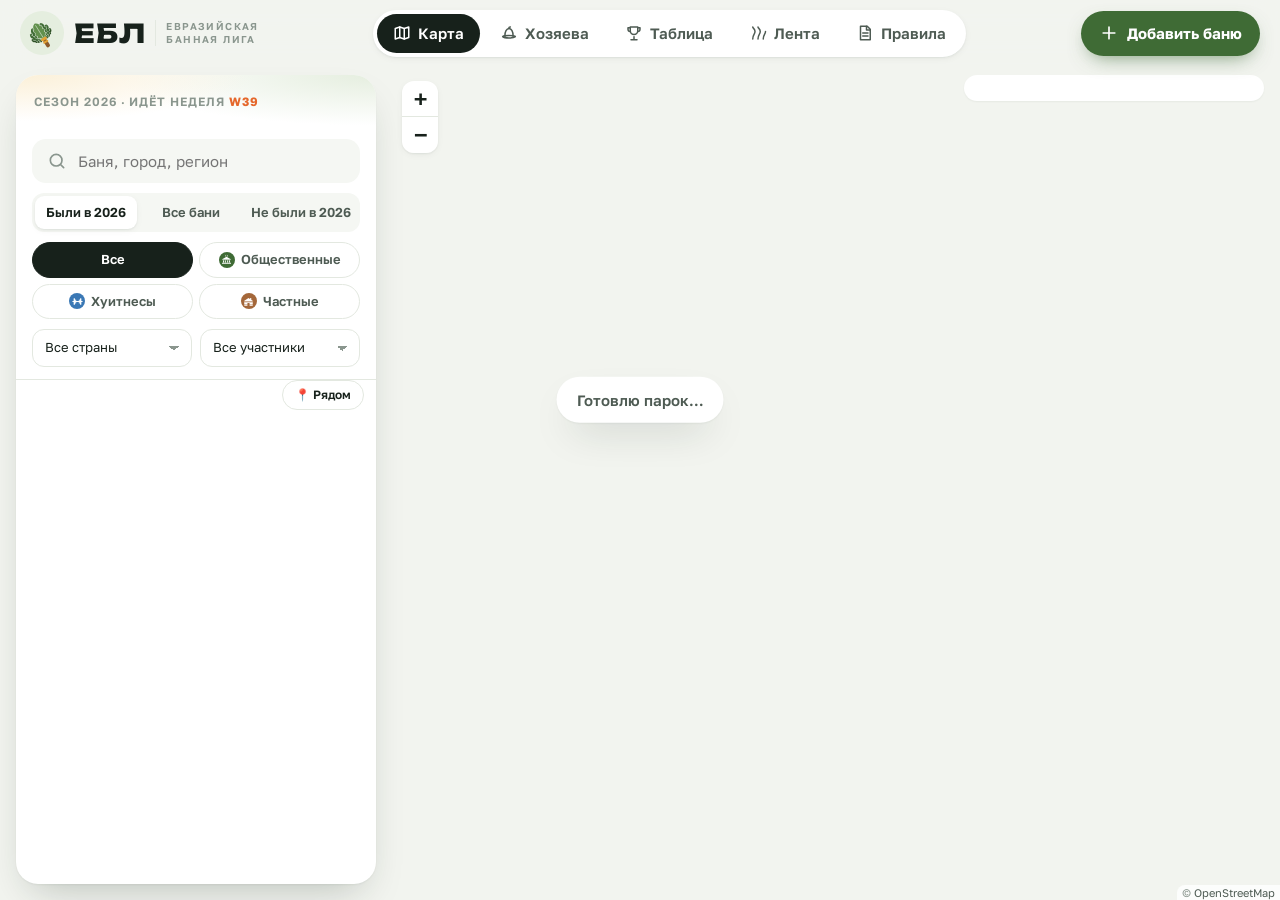
==== commit 7e9365ca: "Сборка сайта 20261016234338 из 718f7a5" ====
--- a/index.html
+++ b/index.html
@@ -19,12 +19,43 @@
 <meta name="twitter:card" content="summary_large_image">
 <link rel="apple-touch-icon" href="icon-180.png">
 <link rel="icon" href="data:image/svg+xml,%3Csvg xmlns=%22http://www.w3.org/2000/svg%22 viewBox=%220 0 48 48%22%3E%3Cdefs%3E%3Cpath id=%22l%22 d=%22M0 0C-1-1-2.2-1.5-2.6-2.8-4.2-2.6-4.6-4.4-3.2-5.2-4.8-5.8-5-7.8-3.4-8.4-4.8-9.4-4.6-11.4-2.8-11.6-3.6-13-2.6-15 0-16 2.6-15 3.6-13 2.8-11.6 4.6-11.4 4.8-9.4 3.4-8.4 5-7.8 4.8-5.8 3.2-5.2 4.6-4.4 4.2-2.6 2.6-2.8 2.2-1.5 1-1 0 0Z%22 stroke=%22%23e5eedf%22 stroke-width=%221%22 paint-order=%22stroke%22/%3E%3C/defs%3E%3Ccircle cx=%2224%22 cy=%2224%22 r=%2224%22 fill=%22%23e5eedf%22/%3E%3Cg transform=%22rotate(-32 24 27)%22%3E%3Cuse href=%22%23l%22 transform=%22translate(24 31) rotate(-64) scale(.85)%22 fill=%22%232d5025%22/%3E%3Cuse href=%22%23l%22 transform=%22translate(24 31) rotate(64) scale(.85)%22 fill=%22%232d5025%22/%3E%3Cuse href=%22%23l%22 transform=%22translate(24 31) rotate(-42)%22 fill=%22%233f6b35%22/%3E%3Cuse href=%22%23l%22 transform=%22translate(24 31) rotate(42)%22 fill=%22%233f6b35%22/%3E%3Cuse href=%22%23l%22 transform=%22translate(24 31) rotate(-20) scale(1.1)%22 fill=%22%233f6b35%22/%3E%3Cuse href=%22%23l%22 transform=%22translate(24 31) rotate(20) scale(1.1)%22 fill=%22%233f6b35%22/%3E%3Cuse href=%22%23l%22 transform=%22translate(24 31) scale(1.22)%22 fill=%22%2362904d%22/%3E%3Crect x=%2221.9%22 y=%2231%22 width=%224.2%22 height=%2210.5%22 rx=%222.1%22 fill=%22%238b5a2b%22/%3E%3Crect x=%2220.6%22 y=%2229.6%22 width=%226.8%22 height=%223%22 rx=%221.5%22 fill=%22%23e3a332%22/%3E%3Crect x=%2221%22 y=%2233.6%22 width=%226%22 height=%222.2%22 rx=%221.1%22 fill=%22%23e3a332%22/%3E%3C/g%3E%3C/svg%3E">
+<!-- соединение со шлюзом к базе открываем сразу, пока качаются скрипты: первый запрос данных не ждёт рукопожатия (15.10) -->
+<link rel="preconnect" href="https://d5dnnk74ilrgsf0r6t22.628pfjdx.apigw.yandexcloud.net" crossorigin>
+<!-- адрес базы и первый запрос данных — в самом начале страницы (16.10): данные идут, пока качаются стили и скрипты, db.js
+     возьмёт ответ отсюда (EBL_BOOT). Раньше запрос уходил только после всех скриптов. Ключ — в адресе, а не в заголовке:
+     без своих заголовков браузер не шлёт перед запросом проверку CORS (OPTIONS), а она стоила ещё круг до базы, до 0,8 с.
+     Шлюз задумался на 0,8 с — второй такой же запрос, кто первый; 6 с без ответа шлюза — db.js пойдёт запасным путём.
+     Скрипт — до стилей: иначе браузер не выполнит его, пока стили не скачаются. -->
+<script src="config.js?v=919955a2b5"></script>
+<script>
+(() => {
+  const c = window.EBL_CONFIG || {};
+  if (!c.supabaseUrl || !c.supabaseKey || !window.fetch || !window.AbortController) return;
+  const url = `${c.supabaseUrl}/rest/v1/rpc/boot_public?apikey=${encodeURIComponent(c.supabaseKey)}`, ctls = [];
+  window.EBL_BOOT = new Promise((done) => {
+    let left = 2, over = false, hedge = 0, stop = 0, net = 0;
+    const end = (v) => { if (over) return; over = true; clearTimeout(hedge); clearTimeout(stop); ctls.forEach((x) => x.abort()); done(v); };
+    const one = () => {
+      const ctl = new AbortController(); ctls.push(ctl);
+      fetch(url, { signal: ctl.signal }).then((r) => { clearTimeout(stop); return r.ok ? r.json() : Promise.reject(new Error(r.status)); }, (e) => { net++; throw e; })
+        .then((data) => end({ data }), () => { if (--left === 0) end({ fail: net === 2 ? "net" : "http" }); });
+    };
+    one();
+    hedge = setTimeout(() => over || one(), 800);
+    stop = setTimeout(() => end({ fail: "net" }), 6000);
+  });
+})();
+</script>
 <link rel="preconnect" href="https://fonts.googleapis.com">
 <link rel="preconnect" href="https://fonts.gstatic.com" crossorigin>
-<link rel="stylesheet" href="https://fonts.googleapis.com/css2?family=Golos+Text:wght@400;500;600;700&family=Unbounded:wght@500;600;700;800&display=swap">
-<link rel="stylesheet" href="vendor/leaflet.min.css" integrity="sha384-c6Rcwz4e4CITMbu/NBmnNS8yN2sC3cUElMEMfP3vqqKFp7GOYaaBBCqmaWBjmkjb" crossorigin="anonymous">
-<link rel="stylesheet" href="vendor/MarkerCluster.min.css" integrity="sha384-uIZNAcoEHVWMk8LrCSX95DJk6FQzH6zG00LQC9BykRY1UKKpkDzDhbDLYQ1Ho3mI" crossorigin="anonymous">
-<link rel="stylesheet" href="style.css?v=20261010200355">
+<!-- шрифты не держат страницу: пока не пришли, текст системным шрифтом (стиль Google иначе блокирует отрисовку и скрипты) -->
+<link rel="preload" as="style" href="https://fonts.googleapis.com/css2?family=Golos+Text:wght@400;500;600;700&family=Unbounded:wght@500;600;700;800&display=swap" onload="this.onload=null;this.rel='stylesheet'">
+<noscript><link rel="stylesheet" href="https://fonts.googleapis.com/css2?family=Golos+Text:wght@400;500;600;700&family=Unbounded:wght@500;600;700;800&display=swap"></noscript>
+<link rel="stylesheet" href="vendor/leaflet.min.css?v=b570abbda9" integrity="sha384-c6Rcwz4e4CITMbu/NBmnNS8yN2sC3cUElMEMfP3vqqKFp7GOYaaBBCqmaWBjmkjb" crossorigin="anonymous">
+<link rel="stylesheet" href="vendor/MarkerCluster.min.css?v=5ea4d37ba8" integrity="sha384-uIZNAcoEHVWMk8LrCSX95DJk6FQzH6zG00LQC9BykRY1UKKpkDzDhbDLYQ1Ho3mI" crossorigin="anonymous">
+<link rel="stylesheet" href="style.css?v=57565a602c">
+<!-- библиотека QR нужна только в окне входа — app.js грузит её оттуда; версию в адрес ставит deploy.sh -->
+<meta name="ebl-qr" content="vendor/qrcode.js?v=18ae399f81">
 </head>
 <body>
 
@@ -53,6 +84,7 @@
     <symbol id="i-clock" viewBox="0 0 24 24"><circle cx="12" cy="12" r="8.5"/><path d="M12 7.5V12l3 2"/></symbol>
     <symbol id="i-users" viewBox="0 0 24 24"><circle cx="9" cy="8" r="3.5"/><path d="M2.5 20a6.5 6.5 0 0 1 13 0M16 4.5a3.5 3.5 0 0 1 0 7M18 14.5a6.5 6.5 0 0 1 3.5 5.5"/></symbol>
     <symbol id="i-check" viewBox="0 0 24 24"><path d="m5 12 4.5 4.5L19 7"/></symbol>
+    <symbol id="i-hat" viewBox="0 0 24 24"><path d="M6.6 16.4C6.3 10.4 8.9 6 12 6s5.7 4.4 5.4 10.4"/><path d="M3.6 16.8c2.6 2.4 14.2 2.4 16.8 0-1-1.9-15.8-1.9-16.8 0Z"/><path d="M12 6c-.3-1.3.5-2.2 1.8-2"/></symbol>
     <symbol id="i-flame" viewBox="0 0 24 24"><path d="M12 21c4 0 7-2.7 7-6.8 0-3.7-2.6-6-4.3-8.7-.4 2.2-1.6 3.6-3 4.1.2-2.9-1.1-5.6-3.4-7.6C8.5 5.6 5 8.5 5 14.2 5 18.3 8 21 12 21Z"/></symbol>
     <symbol id="i-chev" viewBox="0 0 24 24"><path d="m6 9 6 6 6-6"/></symbol>
     <symbol id="i-play" viewBox="0 0 24 24"><path d="M7 5v14l12-7z"/></symbol>
@@ -87,7 +119,7 @@
   </a>
   <nav class="nav" role="tablist" aria-label="Разделы">
     <button role="tab" data-view="map" aria-selected="true"><svg class="ic"><use href="#i-map"/></svg><span>Карта</span></button>
-    <button role="tab" data-view="heat"><svg class="ic"><use href="#i-flame"/></svg><span>Жар</span></button>
+    <button role="tab" data-view="owners"><svg class="ic"><use href="#i-hat"/></svg><span>Хозяева</span></button>
     <button role="tab" data-view="table"><svg class="ic"><use href="#i-trophy"/></svg><span>Таблица</span></button>
     <button role="tab" data-view="feed"><svg class="ic"><use href="#i-feed"/></svg><span>Лента</span><b class="badge" id="pendingBadge" hidden>0</b></button>
     <button role="tab" data-view="rules"><svg class="ic"><use href="#i-doc"/></svg><span>Правила</span></button>
@@ -148,34 +180,16 @@
     <article class="drawer" id="drawer" hidden></article>
   </section>
 
-  <!-- ТЕПЛОВАЯ КАРТА -->
-  <section class="view view-heat" id="view-heat" data-style="light" hidden>
-    <div id="heatmap"></div>
-    <div class="heat-year" id="heatYearMark" aria-hidden="true">2026</div>
-    <div class="seg mapstyle" id="hStyle" role="group" aria-label="Подложка карты">
-      <button data-s="light" aria-pressed="true">Светлая</button>
-      <button data-s="dark" aria-pressed="false">Тёмная</button>
-      <button data-s="sat" aria-pressed="false">Спутник</button>
-    </div>
-    <aside class="heat-card">
-      <div class="eyebrow">Банная тепловая карта</div>
-      <h2>Где жарче всего</h2>
-      <div class="seg" id="hYear" role="group" aria-label="Год">
-        <button data-y="2023" aria-pressed="false">2023</button>
-        <button data-y="2024" aria-pressed="false">2024</button>
-        <button data-y="2025" aria-pressed="false">2025</button>
-        <button data-y="2026" aria-pressed="true">2026</button>
-        <button data-y="all" aria-pressed="false">Все</button>
-      </div>
-      <div class="heat-row">
-        <select id="hPlayer" class="sel" aria-label="Участник"><option value="">Вся лига</option></select>
-        <button class="btn" id="hPlay" type="button"><svg class="ic"><use href="#i-play"/></svg><span>Годы</span></button>
-      </div>
-      <div class="heat-kpis" id="hKpis"></div>
-      <div class="heat-legend"><span>пара ходок</span><i></i><span>место силы</span></div>
-      <h3>Самые горячие точки</h3>
-      <ol class="hot" id="hTop"></ol>
-      <p class="hint" id="hNote"></p>
+  <!-- ХОЗЯЕВА БАНЬ -->
+  <section class="view view-owners" id="view-owners" hidden>
+    <div id="ownmap"></div>
+    <aside class="own-card">
+      <h2>Хозяева бань</h2>
+      <div class="own-sum" id="oSum"></div>
+      <p class="own-me" id="oMe"></p>
+      <h3>Кто сколькими владеет</h3>
+      <ol class="own-list" id="oList"></ol>
+      <p class="hint" id="oNote"></p>
     </aside>
   </section>
 
@@ -245,9 +259,35 @@
       <div class="page-head">
         <div>
           <div class="eyebrow">Для Комиссии</div>
-          <h1>Справочник бань</h1>
-        </div>
-      </div>
+          <h1 id="dirTitle">Справочник бань</h1>
+        </div>
+        <div class="seg" id="dirMode" role="group" aria-label="Раздел">
+          <button type="button" data-mode="dir" aria-pressed="true">Справочник</button>
+          <button type="button" data-mode="radar" aria-pressed="false">Радар<span class="radar-n" id="radarN"></span></button>
+        </div>
+      </div>
+      <div id="radarBox" hidden>
+        <p class="lead radar-lead">Бани, которые агенты нашли в OpenStreetMap, 2ГИС, Яндексе и на сайтах бань. На карту лиги попадает только то, что решила Комиссия.</p>
+        <div class="radar-progress" id="radarProgress" hidden></div>
+        <div class="radar-tools">
+          <div class="seg radar-tabs" id="radarTabs" role="tablist" aria-label="Что показать"></div>
+          <div class="radar-filters">
+            <input class="inp" id="radarQ" type="search" placeholder="Название или город" aria-label="Поиск в радаре">
+            <select class="sel" id="radarRegion" aria-label="Регион"><option value="">Москва и область</option><option value="Москва">Москва</option><option value="Московская область">Московская область</option></select>
+          </div>
+        </div>
+        <div class="radar-body">
+          <aside class="radar-side" id="radarSide">
+            <div id="radarmap" aria-label="Карта мест радара"></div>
+            <button type="button" class="linkbtn radar-maptoggle" id="radarMapToggle">Свернуть карту</button>
+          </aside>
+          <div class="radar-col">
+            <p class="hint radar-tabnote" id="radarTabNote"></p>
+            <ul class="radar-list" id="radarList"><li class="hint">Загружаю радар…</li></ul>
+          </div>
+        </div>
+      </div>
+      <div id="dirBox">
       <p class="lead">Все бани лиги: тип, где, сколько походов и кто где был (зелёным — кто был в 2026). Тип меняется прямо в строке — таблица пересчитается, а бот поправит свои сообщения в чате.</p>
       <div class="dir-tools">
         <input class="inp" id="dirQ" type="search" placeholder="Название, город или ник" aria-label="Поиск по бане, месту или нику">
@@ -274,6 +314,7 @@
       <p class="note" id="dirCount"></p>
       <div class="tablecard"><div class="tablewrap"><table id="dirTable" class="dir-table"></table></div></div>
       <button type="button" class="btn" id="dirMore" hidden>Показать ещё</button>
+      </div>
     </div>
   </section>
 
@@ -457,12 +498,10 @@
 <datalist id="countryList"></datalist>
 <datalist id="regionList"></datalist>
 
-<script src="vendor/leaflet.min.js" integrity="sha384-NElt3Op+9NBMCYaef5HxeJmU4Xeard/Lku8ek6hoPTvYkQPh3zLIrJP7KiRocsxO" crossorigin="anonymous"></script>
-<script src="vendor/leaflet.markercluster.min.js" integrity="sha384-SIh+qcEBNMda8tT+rx66aCBuWtVYMVzRABqhK4eeQh4pjDHoRdVx8nYU4LQ5eGzI" crossorigin="anonymous"></script>
-<script src="vendor/leaflet-heat.js" integrity="sha384-mFKkGiGvT5vo1fEyGCD3hshDdKmW3wzXW/x+fWriYJArD0R3gawT6lMvLboM22c0" crossorigin="anonymous"></script>
-<script src="config.js?v=20261010200355"></script>
-<script src="vendor/supabase.js" integrity="sha384-Rj26LVGvoeRVR6+mwQmFfcR3QOBEwT+ZmuCWpuiqeTzJpCs0ER4ITAWGb4Hiy3Ok" crossorigin="anonymous"></script>
-<script src="db.js?v=20261010200355"></script>
-<script src="app.js?v=20261010200355"></script>
+<script src="vendor/leaflet.min.js?v=5c9aecfc30" integrity="sha384-NElt3Op+9NBMCYaef5HxeJmU4Xeard/Lku8ek6hoPTvYkQPh3zLIrJP7KiRocsxO" crossorigin="anonymous"></script>
+<script src="vendor/leaflet.markercluster.min.js?v=020a517be9" integrity="sha384-SIh+qcEBNMda8tT+rx66aCBuWtVYMVzRABqhK4eeQh4pjDHoRdVx8nYU4LQ5eGzI" crossorigin="anonymous"></script>
+<script src="vendor/supabase.js?v=59d39487c3" integrity="sha384-Rj26LVGvoeRVR6+mwQmFfcR3QOBEwT+ZmuCWpuiqeTzJpCs0ER4ITAWGb4Hiy3Ok" crossorigin="anonymous"></script>
+<script src="db.js?v=d526640d83"></script>
+<script src="app.js?v=446ba57a4f"></script>
 </body>
 </html>
--- a/style.css
+++ b/style.css
@@ -194,17 +194,27 @@
 .leaflet-control-attribution { background: color-mix(in srgb, var(--panel) 80%, transparent) !important; color: var(--ink-3) !important; border-radius: 8px 0 0 0; font-size: 11px; }
 .leaflet-control-attribution a { color: var(--ink-2) !important; }
 #map .leaflet-top.leaflet-left { left: 392px; top: 4px; }   /* только на главной карте — справа от панели; мини-карта формы не трогается */
-#heatmap .leaflet-top.leaflet-left { left: 372px; }   /* на «Жаре» — справа от карточки, а не поверх её заголовка */
+#ownmap .leaflet-top.leaflet-left { left: 372px; }   /* на «Хозяевах» — справа от карточки, а не поверх её заголовка */
 
 .pin {
   border-radius: 50%; background: var(--c); border: 2px solid var(--panel); color: var(--panel);
   display: grid; place-items: center; box-shadow: 0 2px 6px rgba(20, 30, 20, .35); transition: transform .2s var(--ease);
 }
 .pin svg { width: 64%; height: 64%; fill: currentColor; }
-.pin:hover { transform: scale(1.25); }
+.pin:hover { transform: scale(1.15); }
 .pin.approx { opacity: .6; }
-.pin.hot { box-shadow: 0 0 0 4px color-mix(in srgb, var(--ember) 30%, transparent), 0 2px 6px rgba(20, 30, 20, .35); }
-.pin.sel { transform: scale(1.4); box-shadow: 0 0 0 6px color-mix(in srgb, var(--c) 30%, transparent), 0 2px 8px rgba(20, 30, 20, .4); }
+.pin.hot { box-shadow: 0 0 0 3px color-mix(in srgb, var(--ember) 35%, transparent), 0 2px 6px rgba(20, 30, 20, .35); }
+/* выбранная баня — капля: кончик в точке бани, силуэт типа в «головке», лёгкая тень на земле */
+.pin-drop { position: relative; width: 40px; height: 52px; filter: drop-shadow(0 3px 3px rgba(20, 30, 20, .3)); cursor: pointer; }
+.pin-drop-bg { position: absolute; inset: 0; width: 100%; height: 100%; overflow: visible; }
+.pin-drop-bg path { fill: var(--c); stroke: var(--panel); stroke-width: 2.2; stroke-linejoin: round; }
+.pin-drop > svg:not(.pin-drop-bg) { position: absolute; left: 9.5px; top: 9px; width: 21px; height: 21px; fill: var(--panel); }
+.pin-drop .pin-dot { position: absolute; left: 14px; top: 13.5px; width: 12px; height: 12px; border-radius: 50%; background: var(--panel); }
+.pin-drop::after { content: ""; position: absolute; left: 14px; bottom: 0; width: 12px; height: 5px; border-radius: 50%; background: rgba(20, 30, 20, .28); z-index: -1; }
+@media (prefers-reduced-motion: no-preference) {
+  .pin-drop { animation: pin-drop .3s var(--ease); transform-origin: 50% 100%; }
+  @keyframes pin-drop { from { transform: translateY(-10px) scale(.8); opacity: 0; } }
+}
 .marker-cluster { border-radius: 50%; background: color-mix(in srgb, var(--oak) 22%, transparent); }
 .marker-cluster:hover div { background: var(--oak-deep); }
 .marker-cluster div { width: 32px; height: 32px; margin: 4px; border-radius: 50%; background: var(--oak); color: var(--oak-ink); text-align: center; font: 700 12px/32px var(--display); box-shadow: 0 2px 6px rgba(20, 30, 20, .3); }
@@ -299,7 +309,15 @@
 }
 .x:hover { background: var(--panel); }
 .x .ic { width: 18px; height: 18px; }
-.d-hero { padding: 22px 22px 18px; background: linear-gradient(180deg, var(--tint), transparent); }
+/* ---------- карточка бани: шапка прокручивается вместе со всем, внизу закреплены «Я тут парился» и «Маршрут» ---------- */
+.d-hero { margin: 0 -22px; padding: 20px 22px 2px; background: linear-gradient(180deg, var(--tint), transparent 92%); }
+.d-meta { display: flex; flex-wrap: wrap; align-items: center; gap: 4px 12px; min-height: 36px; padding-right: 48px; font-size: 13px; color: var(--ink-2); }
+.d-meta .t { display: inline-flex; align-items: center; gap: 6px; font-weight: 600; color: var(--ink); }
+.d-meta .t-sel { position: relative; cursor: pointer; }
+.d-meta .t-sel select { appearance: none; -webkit-appearance: none; field-sizing: content; border: 0; background: none; font: inherit; color: inherit; padding: 0; cursor: pointer; }   /* ширина — по выбранному, а не по самому длинному варианту */
+.d-meta .t-sel span { font-size: 10px; color: var(--ink-3); pointer-events: none; }
+.d-meta .plus { color: var(--oak); font-weight: 700; }
+.d-meta .flag { color: var(--ember); font-weight: 600; }
 .d-hero.t-public { --tint: var(--oak-soft); } .d-hero.t-spa { --tint: color-mix(in srgb, var(--t-spa) 14%, var(--panel)); }
 .d-hero.t-private { --tint: var(--honey-soft); } .d-hero.t-unknown { --tint: var(--panel-2); }
 .pills { display: flex; flex-wrap: wrap; gap: 6px; padding-right: 40px; }
@@ -314,10 +332,43 @@
 .geo-ask .geo-row { grid-template-columns: minmax(0, 1fr) auto; }
 .pill.ember { background: var(--ember-soft); color: var(--ember); }
 .pill.oak { background: var(--oak); color: var(--oak-ink); }
-.d-hero h2 { font: 700 22px/1.2 var(--display); letter-spacing: -.01em; margin: 12px 0 6px; text-wrap: balance; }
-.where { display: flex; align-items: center; gap: 5px; color: var(--ink-2); font-size: 14px; }
-.where .ic { width: 16px; height: 16px; color: var(--ink-3); }
-.d-body { flex: 1; min-height: 0; overflow: auto; padding: 4px 22px 22px; display: grid; grid-template-columns: minmax(0, 1fr); gap: 22px; grid-auto-rows: max-content; overscroll-behavior: contain; }
+.d-hero h2 { font: 700 25px/1.15 var(--display); letter-spacing: -.02em; margin: 6px 0 8px; text-wrap: balance; }
+.d-hero h2.long { font: 750 22px/1.25 var(--body); letter-spacing: -.01em; }   /* длинное название широким шрифтом рвётся на три строки */
+.d-hero h2 .rename { border: 0; background: none; padding: 0 2px; font-size: 14px; vertical-align: .2em; opacity: .45; cursor: pointer; }
+.d-hero h2 .rename:hover { opacity: 1; }
+.where { display: flex; align-items: flex-start; gap: 6px; margin: 0; color: var(--ink-2); font-size: 14px; line-height: 1.45; }
+.where .ic { flex: none; width: 15px; height: 15px; margin-top: 3px; color: var(--ink-3); }
+.where .muted { color: var(--ink-3); }
+.where .linkbtn { font-size: inherit; color: var(--oak); font-weight: 600; text-decoration: none; }
+.where .linkbtn:hover { text-decoration: underline; }
+.geo-form { display: grid; grid-template-columns: minmax(0, 1fr); gap: 8px; margin: 10px 0 2px 21px; }
+.geo-form .inp { height: 38px; font-size: 14px; }
+.geo-form .btn { justify-self: start; }
+.d-body { flex: 1; min-height: 0; overflow: auto; padding: 0 22px 24px; display: grid; grid-template-columns: minmax(0, 1fr); gap: 20px; grid-auto-rows: max-content; overscroll-behavior: contain; }
+.d-foot { display: grid; grid-template-columns: 1fr auto; gap: 8px; padding: 12px 22px calc(12px + env(safe-area-inset-bottom, 0px)); border-top: 1px solid var(--line); background: var(--panel); }
+.d-foot .cta, .d-foot .btn { justify-content: center; }
+/* цифры бани — одной строкой с тонкими разделителями, без плиток */
+.facts { display: grid; grid-template-columns: repeat(3, minmax(0, 1fr)); border-block: 1px solid var(--line); }
+.facts > div { display: grid; gap: 5px; align-content: start; padding: 13px 0 13px 14px; }
+.facts > div:first-child { padding-left: 0; }
+.facts > div + div { border-left: 1px solid var(--line); }
+.facts b { font: 700 21px/1 var(--display); letter-spacing: -.02em; font-variant-numeric: tabular-nums; }
+.facts span { font-size: 12px; line-height: 1.3; color: var(--ink-3); }
+/* сколько даст первый поход — единственный яркий акцент карточки */
+.pot { display: flex; align-items: center; gap: 14px; padding: 12px 14px; border-radius: var(--r); background: var(--honey-soft); }
+.pot > b { font: 700 24px/1 var(--display); color: var(--ember); letter-spacing: -.02em; }
+.pot div { display: grid; gap: 2px; font-size: 14px; font-weight: 600; color: var(--ink); }
+.pot small { font-size: 12px; font-weight: 400; color: var(--ink-2); }
+.price-now p, .price-old p { display: flex; justify-content: space-between; align-items: baseline; gap: 12px; margin: 0; padding: 7px 0; font-size: 15px; }
+.price-now p + p, .price-old p + p { border-top: 1px solid var(--line); }
+.price-now small, .price-old small { flex: none; font-size: 12px; color: var(--ink-3); }
+.price-now .hint { padding: 0; font-size: 14px; }
+.price-old { margin-top: 4px; font-size: 14px; color: var(--ink-2); }
+.price-old summary { cursor: pointer; font-size: 13px; color: var(--ink-3); padding: 4px 0; }
+.price-old p { font-size: 14px; }
+.addbtn { justify-self: start; margin-top: 8px; border: 0; background: none; padding: 4px 0; font: 600 14px/1.2 var(--body); color: var(--oak); cursor: pointer; }
+.addbtn:hover { text-decoration: underline; }
+section > .prform, section > .rvform { margin-top: 10px; }
 /* фото походов: лента во всю ширину карточки; ширина плитки — по пропорциям снимка (размеры в базе — вёрстка не прыгает) */
 .d-photos { margin: 0 -22px; }
 .ph-strip { display: flex; gap: 4px; overflow-x: auto; padding: 0 22px; scroll-snap-type: x proximity; scroll-padding: 0 22px; scrollbar-width: none; overscroll-behavior-x: contain; }
@@ -349,7 +400,6 @@
 @media (hover: hover) { .who button:hover { background: var(--oak-soft); } }
 .who button b { color: var(--ember); font-weight: 700; }
 .who .ava { box-shadow: none; }
-.d-actions { display: grid; grid-template-columns: 1fr auto; gap: 8px; }
 .reviews { display: grid; gap: 14px; }
 .review { display: grid; grid-template-columns: 32px 1fr; gap: 10px; }
 .review .rh { display: flex; justify-content: space-between; align-items: center; gap: 8px; font-size: 13px; }
@@ -372,13 +422,43 @@
 .me-btn .ava { --s: 30px; box-shadow: none; }
 .me-btn .ic { width: 18px; height: 18px; margin-left: 8px; }
 .me-btn:hover { border-color: var(--ink-3); }
-.sheet-narrow { width: min(460px, 100%); }
+.sheet.sheet-narrow { width: min(500px, 100%); }   /* .sheet ниже по файлу задаёт 720px — без .sheet здесь окно входа было широким */
 .login { padding: 30px 28px 28px; display: grid; gap: 12px; }
 .login h2 { font: 800 28px/1.05 var(--display); margin: 0; letter-spacing: -.02em; }
 .login .lead { margin: 0; font-size: 15px; }
 .tg-widget { min-height: 48px; display: flex; align-items: center; }
 .tg-btn { background: #2aabee; box-shadow: 0 8px 20px -8px rgba(42, 171, 238, .6); color: #fff; }
 .login-err:not(:empty) { color: var(--ember); font-weight: 600; font-size: 13px; }
+.login-err:empty { display: none; }
+/* окно входа: акцент один — синий Telegram (кнопка, статус, ссылка), остальное нейтральное */
+.login { --tg: #2aabee; }
+.login-way { display: grid; gap: 14px; }
+.login-way .lead { color: var(--ink-2); text-wrap: pretty; }
+.login-steps span, .login-more { text-wrap: pretty; }
+a.cta { text-decoration: none; }
+.login-scan { display: grid; grid-template-columns: 156px minmax(0, 1fr); gap: 20px; align-items: center; padding: 16px; background: var(--panel-2); border-radius: var(--r); }
+/* QR — всегда чёрным по белому (так его читают камеры), и в тёмной теме тоже */
+.login-qr { width: 156px; max-width: 100%; aspect-ratio: 1; border-radius: 10px; overflow: hidden; background: #fff; box-shadow: var(--shadow-s); }
+.login-qr svg { display: block; width: 100%; height: 100%; }
+.login-steps { list-style: none; margin: 0; padding: 0; display: grid; gap: 12px; counter-reset: step; }
+.login-steps li { counter-increment: step; display: grid; grid-template-columns: 24px minmax(0, 1fr); gap: 10px; align-items: baseline; font-size: 14px; line-height: 1.4; }
+.login-steps li::before { content: counter(step); width: 24px; height: 24px; border-radius: 50%; border: 1px solid var(--line); background: var(--panel);
+  display: inline-grid; place-items: center; font: 600 12px/1 var(--body); color: var(--ink-2); transform: translateY(-1px); }
+.login-wait { display: flex; align-items: center; flex-wrap: wrap; gap: 6px 8px; margin: 0; font-size: 13px; color: var(--ink-2); }
+.login-wait i { width: 8px; height: 8px; border-radius: 50%; background: var(--tg); flex: none; }
+@media (prefers-reduced-motion: no-preference) {
+  .login-wait i { animation: tg-wait 1.6s ease-out infinite; }
+  @keyframes tg-wait { 0% { box-shadow: 0 0 0 0 color-mix(in srgb, var(--tg) 55%, transparent); } 100% { box-shadow: 0 0 0 7px transparent; } }
+}
+.login-more { margin: 0; line-height: 1.6; }
+.login-more a { color: var(--tg); font-weight: 600; text-decoration: none; }
+.login-more a:hover { text-decoration: underline; }
+.login-code { display: inline-block; border: 1px solid var(--line); background: var(--panel-2); color: var(--ink); border-radius: 7px; padding: 0 7px;
+  font: 700 12px/20px var(--body); letter-spacing: .08em; font-variant-numeric: tabular-nums; white-space: nowrap; cursor: copy; vertical-align: baseline; }
+.login-code:hover { border-color: var(--ink-3); }
+.login-done { margin: 0; padding: 18px 0; font-size: 16px; font-weight: 600; }
+.login-alt { margin: 0; }
+@media (max-width: 480px) { .login-scan { grid-template-columns: minmax(0, 1fr); justify-items: center; } }
 .p-mini { display: flex; gap: 16px; align-items: center; margin-bottom: 8px; }
 .linkbtn { border: 0; background: none; padding: 0; color: var(--ink-3); text-decoration: underline; font-size: 13px; }
 .post.sec { margin-bottom: 12px; border: 1.5px dashed var(--honey); }
@@ -392,52 +472,39 @@
 @media (max-width: 560px) { .sec-row .inp.sm { flex: 1 1 40%; width: auto; } }
 .post-pts small { font-family: var(--body); font-weight: 500; }
 
-/* ---------- тепловая карта ---------- */
-.view-heat { position: relative; --heat-bg: var(--bg); --heat-grad: linear-gradient(90deg, #fdd49e, #fdae6b, #f16913, #d7301f, #a50f15, #5c0010); --year-stroke: color-mix(in srgb, var(--ember) 45%, transparent); background: var(--heat-bg); }
-.view-heat[data-style="dark"], .view-heat[data-style="sat"] { --heat-bg: #07090a; --heat-grad: linear-gradient(90deg, #4a1203, #9c2a06, #e4561a, #f7962c, #fdd36a, #ffffff); --year-stroke: rgba(255, 170, 90, .4); }
-#heatmap { position: absolute; inset: 0; background: var(--heat-bg); }
-/* светлая: серая подложка, чтобы красные пятна читались; тёмная — «ночная» инверсия */
-.tiles-heat-light { filter: grayscale(1) brightness(1.03) contrast(.86); }
-.tiles-heat-dark { filter: invert(1) hue-rotate(180deg) grayscale(1) brightness(.62) contrast(1.3); }
-.tiles-heat-sat { filter: saturate(.7) brightness(.8); }
-.view-heat:not([data-style="light"]) .leaflet-control-attribution { background: rgba(0, 0, 0, .5) !important; color: #7d8680 !important; }
-.view-heat:not([data-style="light"]) .leaflet-control-attribution a { color: #a8b0aa !important; }
-.view-heat:not([data-style="light"]) .leaflet-control-zoom a { background: #161a18 !important; color: #e6ebe7 !important; border-color: #262b28 !important; }
-.mapstyle { position: absolute; z-index: 700; top: 8px; right: 16px; background: var(--panel); box-shadow: var(--shadow-s); }
-.mapstyle button { padding: 7px 12px; }
-.heat-year {
-  position: absolute; z-index: 450; right: 28px; bottom: 18px; pointer-events: none;
-  font: 800 clamp(64px, 12vw, 150px)/1 var(--display); letter-spacing: -.04em;
-  color: transparent; -webkit-text-stroke: 1.5px var(--year-stroke);
-}
-@media (prefers-reduced-motion: no-preference) { .heat-year.flash { animation: yearflash .6s var(--ease); } @keyframes yearflash { from { opacity: 0; transform: translateY(12px); } } }
-.heat-card {
+/* ---------- хозяева бань ---------- */
+.view-owners { position: relative; background: var(--bg); }
+#ownmap { position: absolute; inset: 0; background: var(--bg); }
+#ownmap .leaflet-tile-pane { filter: grayscale(1) brightness(1.04) contrast(.88); }   /* серая подложка — аватарки читаются */
+.own-card {
   position: absolute; z-index: 700; top: 8px; left: 16px; width: 340px; max-height: calc(100% - 24px); overflow: auto;
-  background: var(--panel); border-radius: var(--r-lg); box-shadow: 0 20px 50px -18px rgba(0, 0, 0, .8); padding: 18px; display: grid; gap: 12px; align-content: start;
-}
-.heat-card h2 { font: 800 26px/1.05 var(--display); letter-spacing: -.02em; margin: -4px 0 2px; }
-.heat-card .seg button { padding: 7px 2px; }
-.heat-card h3 { margin: 6px 0 0; }
-.heat-row { display: grid; grid-template-columns: minmax(0, 1fr) auto; gap: 8px; }
-.heat-row .sel { height: 40px; }
-.heat-kpis { display: grid; grid-template-columns: repeat(3, 1fr); gap: 8px; }
-.heat-kpis div { background: var(--panel-2); border-radius: 12px; padding: 10px; }
-.heat-kpis b { display: block; font: 700 20px/1 var(--display); letter-spacing: -.02em; }
-.heat-kpis span { font-size: 12px; color: var(--ink-2); }
-.heat-legend { display: flex; align-items: center; gap: 8px; font-size: 11px; color: var(--ink-3); }
-.heat-legend i { flex: 1; height: 8px; border-radius: 8px; background: var(--heat-grad); }
-.hot { list-style: none; margin: 0; padding: 0; display: grid; gap: 2px; }
-.hot li { display: grid; grid-template-columns: 18px minmax(0, 1fr) auto; gap: 10px; align-items: center; padding: 7px 8px; border-radius: 10px; cursor: pointer; }
-@media (hover: hover) { .hot li:hover { background: var(--panel-2); } }
-.hot .hk { font: 700 12px var(--display); color: var(--ink-3); text-align: center; }
-.hot li:nth-child(1) .hk { color: #f36d1c; } .hot li:nth-child(2) .hk { color: #fb9a2c; } .hot li:nth-child(3) .hk { color: #fbb33c; }
-.hot .hn { display: block; font-weight: 600; font-size: 14px; overflow: hidden; text-overflow: ellipsis; white-space: nowrap; }
-.hot .hm { display: block; font-size: 12px; color: var(--ink-3); overflow: hidden; text-overflow: ellipsis; white-space: nowrap; }
-.hot .hv { font: 700 14px var(--display); color: var(--ember); }
-.heat-pop { font-family: var(--body); }
-.heat-pop b { display: block; font-size: 14px; }
-.heat-pop span { color: #666; font-size: 12px; }
-.heat-pop button { margin-top: 6px; border: 0; background: none; color: #3f6b35; font-weight: 700; padding: 0; }   /* попап Leaflet всегда белый — цвет не из темы */
+  background: var(--panel); border-radius: var(--r-lg); box-shadow: var(--shadow); padding: 18px; display: grid; gap: 12px; align-content: start;
+}
+.own-card h2 { font: 800 24px/1.1 var(--display); letter-spacing: -.02em; margin: 0; }
+.own-card h3 { margin: 4px 0 0; }
+.own-sum { display: grid; grid-template-columns: repeat(3, minmax(0, 1fr)); border-block: 1px solid var(--line); }
+.own-sum div { display: grid; gap: 4px; padding: 10px 0 10px 12px; }
+.own-sum div:first-child { padding-left: 0; }
+.own-sum div + div { border-left: 1px solid var(--line); }
+.own-sum b { font: 700 20px/1 var(--display); letter-spacing: -.02em; }
+.own-sum span { font-size: 12px; color: var(--ink-3); }
+.own-me { display: grid; gap: 2px; margin: 0; padding: 10px 12px; border-radius: var(--r); background: var(--honey-soft); font-size: 13px; }
+.own-me:empty { display: none; }
+.own-me span { color: var(--ink-2); }
+.own-list { list-style: none; margin: 0; padding: 0; display: grid; gap: 2px; }
+.own-list li { display: grid; grid-template-columns: 26px minmax(0, 1fr) auto; gap: 10px; align-items: center; padding: 7px 8px; border-radius: 10px; cursor: pointer; }
+@media (hover: hover) { .own-list li:hover { background: var(--panel-2); } }
+.own-list .hn { display: block; font-weight: 600; font-size: 14px; overflow: hidden; text-overflow: ellipsis; white-space: nowrap; }
+.own-list .hm { display: block; font-size: 12px; color: var(--ink-3); overflow: hidden; text-overflow: ellipsis; white-space: nowrap; }
+.own-list .hv { font: 700 15px var(--display); }
+.own-list li[aria-pressed="true"] { background: var(--oak-soft); }
+.own-list .hv { color: var(--oak); }
+.own-pin { position: relative; display: flex; }
+.own-pin .ava { box-shadow: 0 0 0 2.5px var(--panel), 0 3px 10px rgba(20, 30, 20, .45); font-size: calc(var(--s) * .36); }
+.own-pin .ava + .ava { margin-left: calc(var(--s) * -.4); }
+.own-pin b { position: absolute; right: -7px; bottom: -5px; min-width: 18px; padding: 2px 5px; border-radius: 999px; background: var(--ink);
+  color: var(--panel); font: 700 10px/1.2 var(--display); text-align: center; box-shadow: 0 0 0 2px var(--panel); }
+.own-free { display: block; width: 12px; height: 12px; box-sizing: border-box; border-radius: 50%; background: var(--panel); border: 2px solid var(--ink-3); }
 
 /* ---------- страницы ---------- */
 .page { overflow: auto; padding-inline: 20px; padding-block: 12px 72px;
@@ -688,7 +755,6 @@
 @media (hover: hover) { .blist button:hover { color: var(--oak); } }
 .blist b { font: 700 13px var(--display); color: var(--ember); flex: none; }
 .blist button > span:first-child { min-width: 0; }
-.d-hero h2 .rename { font-size: 16px; vertical-align: middle; margin-left: 4px; text-decoration: none; }
 .review .rh small { margin-left: auto; }
 .blist .bl-r { display: flex; align-items: baseline; gap: 8px; flex: none; }
 .blist time { min-width: 4.8em; text-align: right; font-size: 12.5px; color: var(--ink-3); font-variant-numeric: tabular-nums; }
@@ -719,14 +785,16 @@
   .mark { width: 38px; height: 38px; }
   .brand .word { font-size: 22px; }
   .cta#addVisitBtn { margin-left: auto; padding: 10px 14px; }
-  /* высота нижнего меню — столько же отступ снизу у main: иначе низ вкладки (карта, карточка «Жара») уходит под меню */
+  /* высота нижнего меню — столько же отступ снизу у main: иначе низ вкладки (карта, карточка «Хозяев») уходит под меню */
   :root { --nav-h: 70px; }
   .nav {
     position: fixed; z-index: 1500; left: 0; right: 0; bottom: 0; margin: 0; border-radius: 0; padding: 6px 8px calc(6px + env(safe-area-inset-bottom, 0px));
     height: calc(var(--nav-h) + env(safe-area-inset-bottom, 0px));
     justify-content: space-around; box-shadow: 0 -1px 0 var(--line); background: color-mix(in srgb, var(--panel) 94%, transparent); backdrop-filter: blur(12px);
   }
-  .nav button { flex-direction: column; gap: 3px; padding: 8px 10px; font-size: 11px; border-radius: 12px; }
+  /* кнопки — поровну на всю ширину: у Комиссии их шесть, с «Хозяевами» последняя вылезала за экран (15.10) */
+  .nav button { flex: 1 1 0; min-width: 0; flex-direction: column; gap: 3px; padding: 8px 2px; font-size: 11px; border-radius: 12px; }
+  .nav button span { max-width: 100%; overflow: hidden; text-overflow: ellipsis; }
   .nav button .ic { width: 22px; height: 22px; }
   .nav button[aria-selected="true"] { background: none; color: var(--oak); }
   .nav .badge { position: absolute; top: 2px; right: 4px; }
@@ -750,10 +818,8 @@
   .race-toggle { display: grid; place-items: center; border: 0; background: var(--panel-2); width: 30px; height: 30px; border-radius: 50%; flex: none; }
   .race.open .race-toggle .ic { transform: rotate(180deg); }
   .view-map:has(#drawer:not([hidden])) .race { display: none; }   /* открыта баня — карта нужнее гонки */
-  .heat-card { top: auto; left: 0; right: 0; bottom: 0; width: auto; max-height: 52%; border-radius: 22px 22px 0 0; padding: 16px; }
-  .heat-card h2 { font-size: 21px; }
-  .heat-year { top: 56px; bottom: auto; right: 16px; font-size: 56px; }
-  .mapstyle { top: 10px; right: 12px; left: 12px; }
+  .own-card { top: auto; left: 0; right: 0; bottom: 0; width: auto; max-height: 48%; border-radius: 22px 22px 0 0; padding: 16px; }
+  .own-card h2 { font-size: 20px; }
   .drawer { position: fixed; z-index: 1600; top: auto; left: 0; right: 0; bottom: 0; width: 100%; height: 62%; border-radius: 24px 24px 0 0; box-shadow: 0 -12px 32px -12px rgba(0, 0, 0, .35); }
 
   .page { padding-inline: 16px; }
@@ -843,6 +909,89 @@
 @media (max-width: 420px) {
   .seg button { font-size: 12px; }
   #feedFilter { grid-auto-flow: row; grid-template-columns: 1fr 1fr; }   /* четыре фильтра в одну строку не влезают */
+}
+
+/* ---------- радар (Комиссия) ---------- */
+/* как карта с выдачей: вкладки по смыслу решения, список слева, карта справа и не уезжает; на телефоне карта сверху */
+#dirMode { min-width: 240px; }
+.radar-n { font-variant-numeric: tabular-nums; }
+.radar-lead { margin-bottom: 4px; }
+.radar-progress { display: flex; align-items: center; gap: 12px; font-size: 14px; color: var(--ink-2); margin: 10px 0 2px; }
+.radar-progress span { white-space: nowrap; }
+.radar-progress .bar { flex: 0 1 220px; min-width: 64px; height: 6px; border-radius: 999px; background: var(--line); overflow: hidden; }
+.radar-progress .bar i { display: block; height: 100%; background: var(--oak); border-radius: inherit; transition: width .4s var(--ease); }
+.radar-progress b { color: var(--ink); font-variant-numeric: tabular-nums; }
+.radar-tools { display: grid; gap: 10px; margin: 14px 0 10px; }
+.radar-tabs { grid-auto-columns: auto; justify-content: start; overflow-x: auto; scrollbar-width: none; }
+.radar-tabs button { display: inline-flex; gap: 6px; align-items: baseline; padding-inline: 12px; }
+.radar-tabs .n { font-variant-numeric: tabular-nums; color: var(--ink-3); font-weight: 600; }
+.radar-tabs button[aria-pressed="true"] .n { color: var(--oak); }
+.radar-filters { display: flex; flex-wrap: wrap; gap: 8px 10px; }
+.radar-filters .inp { flex: 1 1 240px; height: 40px; }
+.radar-filters .sel { flex: 0 1 240px; width: auto; height: 40px; }
+.radar-body { display: grid; grid-template-columns: minmax(0, 1fr) minmax(320px, 42%); gap: 18px; align-items: start; }
+.radar-col { min-width: 0; grid-column: 1; grid-row: 1; }
+.radar-side { grid-column: 2; grid-row: 1; position: sticky; top: 12px; display: grid; gap: 6px; }
+#radarmap { height: min(72vh, 640px); border-radius: var(--r); border: 1px solid var(--line); background: var(--panel-2); z-index: 0; }
+.radar-maptoggle { display: none; justify-self: start; }
+.radar-tabnote { margin: 0 0 10px; }
+.radar-list { list-style: none; margin: 0; padding: 0; display: grid; gap: 10px; }
+.radar-card { background: var(--panel); border: 1px solid var(--line); border-radius: var(--r); padding: 14px 16px; display: grid; gap: 6px; min-width: 0;
+  transition: border-color .15s, box-shadow .15s; }
+.radar-card:hover { border-color: var(--ink-3); }
+.radar-card.focus { border-color: var(--oak); box-shadow: 0 0 0 3px var(--oak-soft); }
+.radar-card.is-done { background: var(--panel-2); }
+.radar-head { display: flex; justify-content: space-between; gap: 12px; align-items: baseline; }
+.radar-name { border: 0; background: none; padding: 0; font: 600 16px/1.3 var(--body); color: var(--ink); text-align: left; cursor: pointer; overflow-wrap: anywhere; }
+button.radar-name:hover { color: var(--oak); text-decoration: underline; }
+.radar-city { flex: none; color: var(--ink-3); font-size: 13px; text-align: right; max-width: 45%; overflow: hidden; text-overflow: ellipsis; white-space: nowrap; }
+.radar-verdict { font-size: 13px; color: var(--ink-3); }   /* строкой текста: точка-разделитель не уезжает в начало строки */
+.vd { font-weight: 700; font-variant-numeric: tabular-nums; }
+.vd-ok { color: var(--oak); }
+.vd-warn { color: var(--honey); }
+.vd-muted { color: var(--ink-3); }
+.fact { color: var(--ink-2); }
+.radar-note { margin: 0; font-size: 14px; color: var(--ink-2); display: -webkit-box; -webkit-line-clamp: 2; -webkit-box-orient: vertical; overflow: hidden; }
+.radar-card .radar-more ~ .radar-acts, .radar-more { font-size: 14px; }
+.radar-more { display: grid; gap: 6px; padding: 8px 0 2px; border-top: 1px dashed var(--line); }
+.radar-more p { margin: 0; }
+.radar-more blockquote { margin: 0; padding-left: 10px; border-left: 2px solid var(--line); color: var(--ink-2); }
+.radar-more a, .radar-links a { color: var(--oak); font-weight: 600; text-decoration: none; overflow-wrap: anywhere; }
+.radar-more a:hover, .radar-links a:hover { text-decoration: underline; }
+.radar-ours { font-size: 14px; background: var(--panel-2); border-radius: 10px; padding: 8px 10px; }
+.radar-ours .linkbtn { font-size: inherit; color: var(--ink); font-weight: 600; }
+.radar-links { display: flex; flex-wrap: wrap; gap: 4px 16px; font-size: 14px; align-items: baseline; }
+.radar-links .linkbtn { font-size: 14px; }
+.radar-acts { display: flex; flex-wrap: wrap; gap: 8px 12px; align-items: center; margin-top: 4px; }
+.radar-ask { display: flex; flex-wrap: wrap; gap: 8px 10px; align-items: center; width: 100%; padding: 8px 10px; border-radius: 10px; background: var(--oak-soft); font-size: 14px; }
+.radar-ask .seg { grid-auto-columns: auto; }
+.radar-ask .seg button { padding: 5px 10px; font-size: 13px; }
+.radar-ask .chip { border: 1px solid var(--line); background: var(--panel); color: var(--ink); border-radius: 999px; padding: 4px 11px; font-size: 13px; font-weight: 600; }
+.radar-ask .chip:hover { border-color: var(--ink-3); }
+.radar-doneline { color: var(--ink-2); font-size: 14px; }
+.radar-empty { padding: 28px 16px; text-align: center; color: var(--ink-2); background: var(--panel); border: 1px dashed var(--line); border-radius: var(--r); }
+.toast .toast-act { border: 0; background: none; color: var(--honey); font: inherit; font-weight: 700; padding: 0 0 0 6px; cursor: pointer; }
+/* точки на карте: цвет — смысл решения; SVG-кружки Leaflet красим через CSS (перебивает атрибуты fill/stroke) */
+path.rd { stroke: var(--panel); fill-opacity: 1; transition: r .15s; }
+path.rd-new { fill: var(--oak); }
+path.rd-ours { fill: var(--t-spa); }
+path.rd-review { fill: var(--honey); }
+path.rd-search, path.rd-rest { fill: var(--ink-3); }
+path.rd-done { fill-opacity: .45; }
+path.rd-league { fill: var(--panel); stroke: var(--t-spa); }      /* наша точка сейчас — пустой кружок того же цвета */
+path.rd-link { stroke: var(--t-spa); fill: none; opacity: .8; }
+@media (max-width: 1000px) {
+  .radar-body { grid-template-columns: minmax(0, 1fr); }
+  .radar-side { grid-column: 1; grid-row: 1; position: static; }
+  .radar-col { grid-row: 2; }
+  #radarmap { height: 300px; }
+  .radar-side.folded #radarmap { display: none; }
+  .radar-maptoggle { display: inline-block; }
+}
+@media (max-width: 560px) {
+  .radar-acts .btn { flex: 1 1 auto; justify-content: center; }
+  .radar-city { max-width: 40%; }
+  #radarmap { height: 220px; }
 }
 
 /* ---------- справочник бань (Комиссия) ---------- */
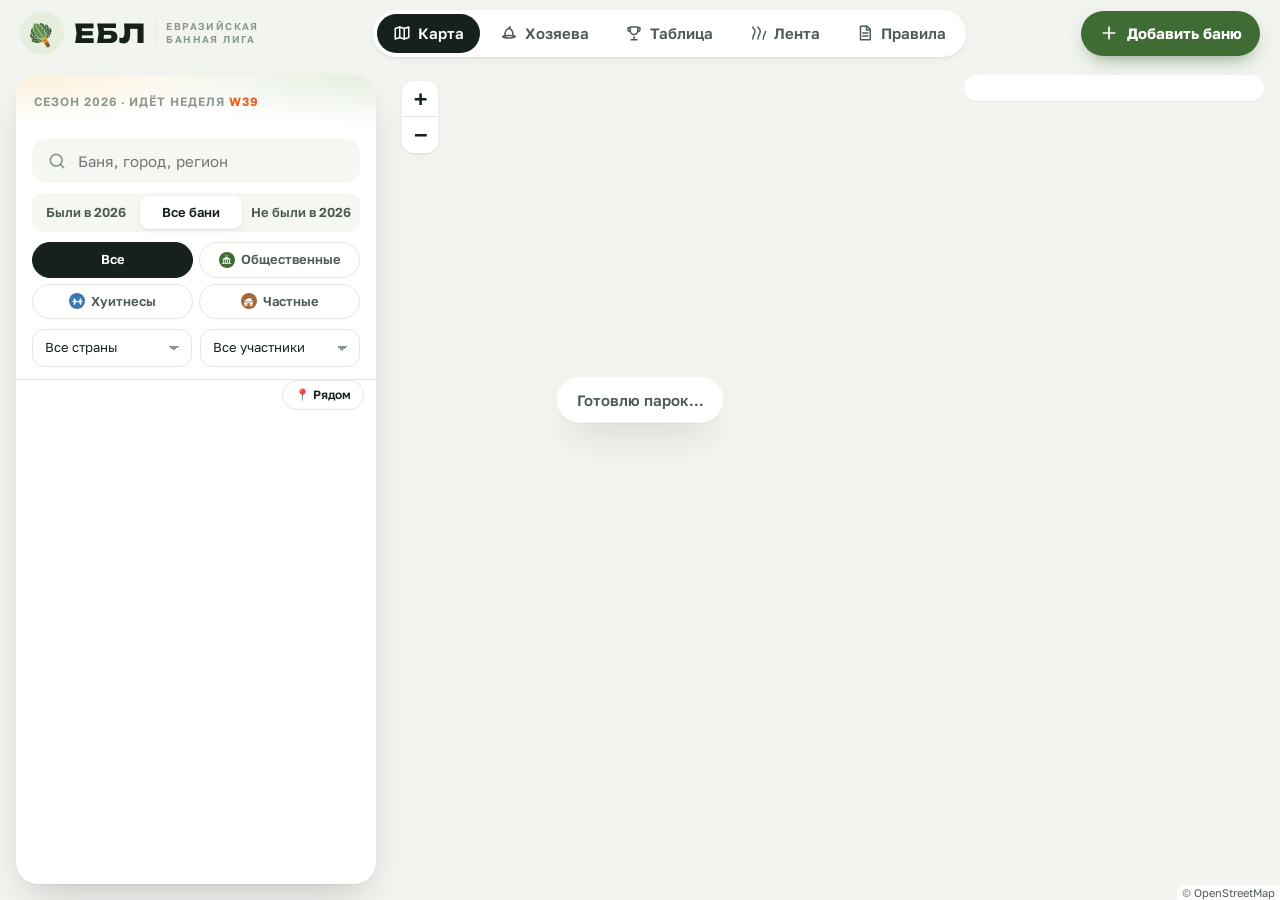
==== commit 20603ee5: "Сборка сайта 20261030215701 из 3061f35" ====
--- a/index.html
+++ b/index.html
@@ -53,7 +53,7 @@
 <noscript><link rel="stylesheet" href="https://fonts.googleapis.com/css2?family=Golos+Text:wght@400;500;600;700&family=Unbounded:wght@500;600;700;800&display=swap"></noscript>
 <link rel="stylesheet" href="vendor/leaflet.min.css?v=b570abbda9" integrity="sha384-c6Rcwz4e4CITMbu/NBmnNS8yN2sC3cUElMEMfP3vqqKFp7GOYaaBBCqmaWBjmkjb" crossorigin="anonymous">
 <link rel="stylesheet" href="vendor/MarkerCluster.min.css?v=5ea4d37ba8" integrity="sha384-uIZNAcoEHVWMk8LrCSX95DJk6FQzH6zG00LQC9BykRY1UKKpkDzDhbDLYQ1Ho3mI" crossorigin="anonymous">
-<link rel="stylesheet" href="style.css?v=57565a602c">
+<link rel="stylesheet" href="style.css?v=ab4f5b9ca3">
 <!-- библиотека QR нужна только в окне входа — app.js грузит её оттуда; версию в адрес ставит deploy.sh -->
 <meta name="ebl-qr" content="vendor/qrcode.js?v=18ae399f81">
 </head>
@@ -81,6 +81,7 @@
     <symbol id="i-pin" viewBox="0 0 24 24"><path d="M12 21s-7-6.2-7-11.5A7 7 0 0 1 19 9.5C19 14.8 12 21 12 21Z"/><circle cx="12" cy="9.5" r="2.5"/></symbol>
     <symbol id="i-close" viewBox="0 0 24 24"><path d="M6 6l12 12M18 6 6 18"/></symbol>
     <symbol id="i-route" viewBox="0 0 24 24"><path d="M7 17 17 7M9 7h8v8"/></symbol>
+    <symbol id="i-share" viewBox="0 0 24 24"><path d="M12 15V4M8 8l4-4 4 4M6 12v7h12v-7"/></symbol>
     <symbol id="i-clock" viewBox="0 0 24 24"><circle cx="12" cy="12" r="8.5"/><path d="M12 7.5V12l3 2"/></symbol>
     <symbol id="i-users" viewBox="0 0 24 24"><circle cx="9" cy="8" r="3.5"/><path d="M2.5 20a6.5 6.5 0 0 1 13 0M16 4.5a3.5 3.5 0 0 1 0 7M18 14.5a6.5 6.5 0 0 1 3.5 5.5"/></symbol>
     <symbol id="i-check" viewBox="0 0 24 24"><path d="m5 12 4.5 4.5L19 7"/></symbol>
@@ -144,6 +145,8 @@
   <section class="view view-map" id="view-map">
     <div id="map"></div>
     <aside class="panel">
+      <!-- на телефоне панель — шторка снизу: за эту полоску (и за всю шторку) её тянут вниз и вверх -->
+      <button type="button" class="grab" id="sheetGrab" aria-label="Свернуть или развернуть список бань"><i></i></button>
       <div class="panel-head">
         <div class="eyebrow">Сезон 2026 · идёт неделя <b id="curWeek">W39</b></div>
         <div class="kpis" id="kpis"></div>
@@ -151,8 +154,8 @@
       <div class="filters">
         <label class="searchbox"><svg class="ic"><use href="#i-search"/></svg><input id="q" type="search" placeholder="Баня, город, регион" autocomplete="off" aria-label="Поиск бани"></label>
         <div class="seg" id="fSeason" role="group" aria-label="Сезон">
-          <button data-v="2026" aria-pressed="true">Были в 2026</button>
-          <button data-v="all" aria-pressed="false">Все бани</button>
+          <button data-v="2026" aria-pressed="false">Были в 2026</button>
+          <button data-v="all" aria-pressed="true">Все бани</button>
           <button data-v="never" aria-pressed="false">Не были в 2026</button>
         </div>
         <div class="chips types" id="fType" role="group" aria-label="Тип бани">
@@ -168,6 +171,13 @@
             <button type="button" class="me-pick" id="fMe" hidden aria-pressed="false" title="Мои бани">Я</button>
           </div>
         </div>
+        <!-- Комиссии: пройтись по баням без точки и с примерной точкой (по городу, региону, стране) и поправить их -->
+        <select id="fPrec" class="sel" hidden aria-label="Точка бани — для Комиссии">
+          <option value="">Все точки</option>
+          <option value="rough">Точка примерная</option>
+          <option value="auto">Среднеточная — нашёл геокодер</option>
+          <option value="none">Без точки</option>
+        </select>
       </div>
       <div class="countrow">
         <div class="count" id="count"></div>
@@ -264,6 +274,7 @@
         <div class="seg" id="dirMode" role="group" aria-label="Раздел">
           <button type="button" data-mode="dir" aria-pressed="true">Справочник</button>
           <button type="button" data-mode="radar" aria-pressed="false">Радар<span class="radar-n" id="radarN"></span></button>
+          <button type="button" data-mode="catalog" aria-pressed="false">Сверка<span class="radar-n" id="catN"></span></button>
         </div>
       </div>
       <div id="radarBox" hidden>
@@ -284,6 +295,28 @@
           <div class="radar-col">
             <p class="hint radar-tabnote" id="radarTabNote"></p>
             <ul class="radar-list" id="radarList"><li class="hint">Загружаю радар…</li></ul>
+          </div>
+        </div>
+      </div>
+      <div id="catBox" hidden>
+        <p class="lead radar-lead">Агенты прошли бани лиги по 2ГИС, Яндекс Картам, OpenStreetMap и сайтам бань. Слева — как баня записана у нас, ниже — что нашли. Принятая точка становится точной; регион не меняется.</p>
+        <div class="radar-progress" id="catProgress" hidden></div>
+        <div class="radar-tools">
+          <div class="seg radar-tabs" id="catTabs" role="tablist" aria-label="Что показать"></div>
+          <div class="radar-filters">
+            <input class="inp" id="catQ" type="search" placeholder="Название, город или кто был" aria-label="Поиск в сверке">
+            <select class="sel" id="catRegion" aria-label="Регион"><option value="">Все регионы</option></select>
+          </div>
+        </div>
+        <div class="radar-body">
+          <aside class="radar-side" id="catSide">
+            <div id="catmap" aria-label="Карта сверки"></div>
+            <button type="button" class="linkbtn radar-maptoggle" id="catMapToggle">Свернуть карту</button>
+          </aside>
+          <div class="radar-col">
+            <p class="hint radar-tabnote" id="catTabNote"></p>
+            <div class="cat-batch" id="catBatch" hidden></div>
+            <ul class="radar-list" id="catList"><li class="hint">Загружаю сверку…</li></ul>
           </div>
         </div>
       </div>
@@ -336,7 +369,7 @@
         <div class="pl-row"><span>Ультрауникальная<small>никто из лиги не был в ней с 2023 года</small></span><i></i><b>+1</b></div>
         <div class="pl-row"><span>Новый регион<small>субъект, область, земля, штат, префектура</small></span><i></i><b>+1</b></div>
         <div class="pl-row"><span>Новая страна</span><i></i><b>+1</b></div>
-        <div class="pl-row"><span>Долгий поход<small>больше 150 минут, всей компании</small></span><i></i><b>+1</b></div>
+        <div class="pl-row"><span>Долгий поход<small>больше 150 минут — каждому, кто был так долго</small></span><i></i><b>+1</b></div>
         <div class="pl-row"><span>Компания · К<small>3–5 участников в одни сутки</small></span><i></i><b>+1</b></div>
         <div class="pl-row"><span>Компания · КК<small>6–8 участников</small></span><i></i><b>+2</b></div>
         <div class="pl-row"><span>Компания · ККК<small>9 и больше</small></span><i></i><b>+3</b></div>
@@ -355,7 +388,7 @@
         <p><b>Неделя</b> заканчивается в воскресенье в 22:59 МСК. Написал в группу позже — поход уйдёт в следующую неделю.</p>
         <p><b>Одна баня в сутки.</b> Повторный поход в ту же баню в тот же день не засчитывается. Портал такие походы подсвечивает, а решает Комиссия: часто баню отмечают за прошлый день, и повтор оказывается мнимым.</p>
         <p><b>Разные бани</b> — разные здания или разряды с отдельным входом и билетом. Помещения одного аквапарка, фитнеса или отеля и срубы одной частной бани — одна баня.</p>
-        <p><b>Долгий поход</b> — на доверии: отметил «Долгая» — +1 всей компании, без фото и отметок. Ошибся — поправит Комиссия.</p>
+        <p><b>Долгий поход</b> — на доверии: отметил «Долгая» — +1 всем в походе, без фото и отметок. Кто-то ушёл раньше или остался дольше — на сайте «У кого-то было по-другому?» у компании. Ошибся — поправит Комиссия.</p>
         <p><b>Итог</b> — сумма очков за все недели. При равенстве выше тот, у кого больше бань. Сезон — с 1 января по 31 декабря 2026, неполные недели в начале и конце года разыгрываются как обычные.</p>
         <p><b>Споры</b> решает Комиссия ЕБЛ — она же засчитывает походы. Таблицу считает портал, до W39 её вела Комиссия вручную.</p>
         <p><b>Кубок.</b> Первые 16 мест на старт Кубка проходят в Кубок. Wild-card у чемпионов прошлых лет (Филипп Лысенко, Дмитрий Радомский, Денис Мамонтов), обладателей Кубков (Ахмед Саидалиев, Дмитрий Радомский, команда Евгения Иванова и Дениса Киреева) и одно место у Комиссии.</p>
@@ -399,8 +432,9 @@
           </div>
         </div>
 
-        <div class="grid2">
-          <div class="field">
+        <!-- 18.10: порядок по смыслу — где, когда, с кем, сколько парились; цена и фото — в конце, по желанию -->
+        <div class="grid2 v-when">
+          <div class="field" id="vPlayerField">
             <label for="vPlayer">Кто</label>
             <select id="vPlayer" class="sel"></select>
             <span class="hint" id="vPlayerHint" hidden>Комиссия может отметить поход за другого — даже если сама там не была</span>
@@ -409,6 +443,16 @@
             <label for="vDate">Когда зашёл, МСК</label>
             <input id="vDate" class="inp" type="datetime-local" required>
             <span class="hint" id="vWeekHint"></span>
+          </div>
+        </div>
+
+        <div class="field">
+          <span class="lab">С кем был <span class="hint" id="vCompCount"></span></span>
+          <!-- сначала выбранные и те, с кем чаще ходишь; остальные — по «Все участники», с поиском по нику -->
+          <div class="people" id="vComp"></div>
+          <div class="comp-more">
+            <button type="button" class="linkbtn" id="vCompAll" hidden></button>
+            <input class="inp" id="vCompQ" type="search" placeholder="Найти по нику" autocomplete="off" hidden>
           </div>
         </div>
 
@@ -418,36 +462,39 @@
             <button type="button" data-m="120" aria-pressed="true"><b>⚡ Экспресс</b><span>до 2,5 часа</span></button>
             <button type="button" data-m="180" aria-pressed="false" class="long"><b>🔥 Долгая</b><span>больше 2,5 часа · +1 очко</span></button>
           </div>
+          <!-- редкий случай: кто-то из компании ушёл раньше или остался дольше — тогда у каждого своя строка, ты первым -->
+          <div class="durs" id="vDurs" hidden></div>
+          <button type="button" class="linkbtn durs-toggle" id="vDursToggle" hidden>Кто-то ушёл раньше или остался дольше?</button>
           <span class="hint">Меньше часа поход не засчитывается.</span>
           <input type="hidden" id="vDur" value="120">
         </div>
 
-        <div class="field">
-          <span class="lab">Цена <span class="hint">— необязательно, но остальным пригодится</span></span>
-          <input class="inp" id="vPrice" type="number" min="1" step="1" placeholder="♨️ Цена входа, ₽">
-          <input class="inp" id="vPrBeer" type="number" min="1" step="1" placeholder="🍺 Цена пива, ₽">
-          <button type="button" class="linkbtn" id="vPrMore">ещё: продолжительность сеанса · будни/выходной · валюта →</button>
-          <div class="grid2" id="vPrExtra" hidden style="margin-top:4px">
-            <input class="inp" id="vPrDur" type="number" min="1" placeholder="Продолжительность сеанса, мин">
-            <div class="seg" id="vPrWeekend" role="radiogroup" aria-label="Будни или выходной">
-              <button type="button" data-w="" aria-pressed="true">Любой день</button>
-              <button type="button" data-w="0" aria-pressed="false">Будни</button>
-              <button type="button" data-w="1" aria-pressed="false">Выходной</button>
+        <div class="v-optional">
+          <div class="eyebrow">По желанию — остальным пригодится</div>
+          <div class="field">
+            <span class="lab">Цена</span>
+            <div class="grid2 price2">
+              <input class="inp" id="vPrice" inputmode="decimal" autocomplete="off" placeholder="♨️ Вход, ₽" aria-label="Цена входа, ₽">
+              <input class="inp" id="vPrBeer" inputmode="decimal" autocomplete="off" placeholder="🍺 Пиво, ₽" aria-label="Цена пива, ₽">
             </div>
-            <label class="hint" style="display:flex;align-items:center;gap:6px">Скидка до <input class="inp" id="vPrBefore" type="time" style="flex:0 0 auto"></label>
-            <input class="inp" id="vPrCurrency" placeholder="Валюта — код (USD, EUR…)">
-          </div>
-        </div>
-
-        <div class="field">
-          <span class="lab">С кем был <span class="hint" id="vCompCount"></span></span>
-          <div class="people" id="vComp"></div>
-        </div>
-
-        <div class="field" id="vPhotosField">
-          <span class="lab">Фото <span class="hint">— необязательно; видят только участники лиги</span></span>
-          <label class="btn sm photo-pick"><input type="file" id="vPhotos" accept="image/*" multiple>📷 Выбрать фото</label>
-          <span class="hint" id="vPhotosState">До 10 штук. Браузер уменьшит их и уберёт геометки.</span>
+            <button type="button" class="linkbtn" id="vPrMore">ещё: сеанс, будни или выходной, валюта →</button>
+            <div class="grid2" id="vPrExtra" hidden style="margin-top:4px">
+              <input class="inp" id="vPrDur" type="number" min="1" placeholder="Продолжительность сеанса, мин">
+              <div class="seg" id="vPrWeekend" role="radiogroup" aria-label="Будни или выходной">
+                <button type="button" data-w="" aria-pressed="true">Любой день</button>
+                <button type="button" data-w="0" aria-pressed="false">Будни</button>
+                <button type="button" data-w="1" aria-pressed="false">Выходной</button>
+              </div>
+              <label class="hint" style="display:flex;align-items:center;gap:6px">Скидка до <input class="inp" id="vPrBefore" type="time" style="flex:0 0 auto"></label>
+              <input class="inp" id="vPrCurrency" placeholder="Валюта — код (USD, EUR…)">
+            </div>
+          </div>
+
+          <div class="field" id="vPhotosField">
+            <span class="lab">Фото <span class="hint">— видят только участники лиги</span></span>
+            <label class="btn sm photo-pick"><input type="file" id="vPhotos" accept="image/*" multiple>📷 Выбрать фото</label>
+            <span class="hint" id="vPhotosState">До 10 штук. Браузер уменьшит их и уберёт геометки.</span>
+          </div>
         </div>
       </div>
 
@@ -501,7 +548,7 @@
 <script src="vendor/leaflet.min.js?v=5c9aecfc30" integrity="sha384-NElt3Op+9NBMCYaef5HxeJmU4Xeard/Lku8ek6hoPTvYkQPh3zLIrJP7KiRocsxO" crossorigin="anonymous"></script>
 <script src="vendor/leaflet.markercluster.min.js?v=020a517be9" integrity="sha384-SIh+qcEBNMda8tT+rx66aCBuWtVYMVzRABqhK4eeQh4pjDHoRdVx8nYU4LQ5eGzI" crossorigin="anonymous"></script>
 <script src="vendor/supabase.js?v=59d39487c3" integrity="sha384-Rj26LVGvoeRVR6+mwQmFfcR3QOBEwT+ZmuCWpuiqeTzJpCs0ER4ITAWGb4Hiy3Ok" crossorigin="anonymous"></script>
-<script src="db.js?v=d526640d83"></script>
-<script src="app.js?v=446ba57a4f"></script>
+<script src="db.js?v=8f64170193"></script>
+<script src="app.js?v=58f19b3dd9"></script>
 </body>
 </html>
--- a/style.css
+++ b/style.css
@@ -203,6 +203,7 @@
 .pin svg { width: 64%; height: 64%; fill: currentColor; }
 .pin:hover { transform: scale(1.15); }
 .pin.approx { opacity: .6; }
+.pin.closed { opacity: .35; filter: grayscale(1); }   /* баня закрылась — в истории, но не зовёт */
 .pin.hot { box-shadow: 0 0 0 3px color-mix(in srgb, var(--ember) 35%, transparent), 0 2px 6px rgba(20, 30, 20, .35); }
 /* выбранная баня — капля: кончик в точке бани, силуэт типа в «головке», лёгкая тень на земле */
 .pin-drop { position: relative; width: 40px; height: 52px; filter: drop-shadow(0 3px 3px rgba(20, 30, 20, .3)); cursor: pointer; }
@@ -265,6 +266,7 @@
 }
 @media (hover: hover) { .item:hover { background: var(--panel-2); } }
 .item.active { background: var(--oak-soft); }
+.item:focus-visible { outline-offset: -2px; }   /* снаружи рамку срезал край прокручиваемого списка (19.10) */
 .it-name { display: block; font-weight: 600; line-height: 1.25; overflow: hidden; text-overflow: ellipsis; white-space: nowrap; }
 .it-meta { display: block; font-size: 12px; color: var(--ink-3); overflow: hidden; text-overflow: ellipsis; white-space: nowrap; }
 .it-heat { display: grid; justify-items: end; gap: 4px; min-width: 44px; }
@@ -297,6 +299,7 @@
 .race-more { display: block; width: 100%; margin-top: 8px; padding: 8px; border: 0; border-radius: 10px; background: var(--oak-soft); color: var(--oak); font-weight: 700; font-size: 13px; }
 .race-more:hover { background: color-mix(in srgb, var(--oak) 18%, var(--panel)); }
 .race-toggle { display: none; }
+.grab { display: none; }   /* полоска шторки — только на телефоне */
 
 /* карточка бани */
 .drawer {
@@ -309,13 +312,20 @@
 }
 .x:hover { background: var(--panel); }
 .x .ic { width: 18px; height: 18px; }
+.x-share { right: 56px; }
 /* ---------- карточка бани: шапка прокручивается вместе со всем, внизу закреплены «Я тут парился» и «Маршрут» ---------- */
 .d-hero { margin: 0 -22px; padding: 20px 22px 2px; background: linear-gradient(180deg, var(--tint), transparent 92%); }
-.d-meta { display: flex; flex-wrap: wrap; align-items: center; gap: 4px 12px; min-height: 36px; padding-right: 48px; font-size: 13px; color: var(--ink-2); }
+.d-meta { display: flex; flex-wrap: wrap; align-items: center; gap: 4px 12px; min-height: 36px; padding-right: 92px; font-size: 13px; color: var(--ink-2); }
 .d-meta .t { display: inline-flex; align-items: center; gap: 6px; font-weight: 600; color: var(--ink); }
-.d-meta .t-sel { position: relative; cursor: pointer; }
-.d-meta .t-sel select { appearance: none; -webkit-appearance: none; field-sizing: content; border: 0; background: none; font: inherit; color: inherit; padding: 0; cursor: pointer; }   /* ширина — по выбранному, а не по самому длинному варианту */
-.d-meta .t-sel span { font-size: 10px; color: var(--ink-3); pointer-events: none; }
+/* у Комиссии тип — кнопка в рамке: видно, что его можно сменить (18.10 — неприметный список не находили) */
+.d-meta .t-pick { border: 1px solid var(--line); background: var(--panel); border-radius: 999px; padding: 3px 10px 3px 5px; font: inherit; font-weight: 600; color: var(--ink); cursor: pointer; }
+.d-meta .t-pick:hover { border-color: var(--ink-3); }
+.d-meta .t-pick span { font-size: 10px; color: var(--ink-3); }
+.type-ask { display: grid; gap: 8px; margin: 2px 0 8px; padding: 10px 12px; border-radius: 12px; background: var(--panel); border: 1px solid var(--line); font-size: 13px; }
+.type-note { margin: 0; color: var(--ink-2); }
+.type-acts { display: flex; align-items: center; gap: 12px; }
+.place-row { display: flex; flex-wrap: wrap; gap: 8px; }
+.place-row .inp { flex: 1 1 140px; min-width: 0; }
 .d-meta .plus { color: var(--oak); font-weight: 700; }
 .d-meta .flag { color: var(--ember); font-weight: 600; }
 .d-hero.t-public { --tint: var(--oak-soft); } .d-hero.t-spa { --tint: color-mix(in srgb, var(--t-spa) 14%, var(--panel)); }
@@ -354,6 +364,30 @@
 .facts > div + div { border-left: 1px solid var(--line); }
 .facts b { font: 700 21px/1 var(--display); letter-spacing: -.02em; font-variant-numeric: tabular-nums; }
 .facts span { font-size: 12px; line-height: 1.3; color: var(--ink-3); }
+/* что агенты собрали и приняла Комиссия (19.10): часы и дни, что есть, ссылки — тихими строками под адресом */
+.d-info { display: grid; gap: 6px; margin-top: 10px; }
+.d-info p { display: flex; align-items: flex-start; gap: 8px; margin: 0; color: var(--ink-2); font-size: 14px; line-height: 1.45; }
+.d-info p > span { min-width: 0; }
+.d-info b { color: var(--ink); font-weight: 600; }
+.d-info .ic { flex: none; width: 15px; height: 15px; margin-top: 3px; color: var(--ink-3); }
+.d-info .linkbtn { margin-left: 8px; font-size: 13px; color: var(--oak); font-weight: 600; text-decoration: none; }
+.d-hours { display: block; margin-top: 4px; color: var(--ink-2); font-variant-numeric: tabular-nums; }
+.d-clamp { display: -webkit-box; -webkit-line-clamp: 2; -webkit-box-orient: vertical; overflow: hidden; }   /* длинное от агентов — две строки */
+.d-tags { display: flex; flex-wrap: wrap; gap: 6px; padding-left: 23px; }
+.d-tags span { padding: 3px 10px; border-radius: 999px; background: color-mix(in srgb, var(--ink) 6%, transparent); color: var(--ink-2); font-size: 12.5px; line-height: 1.4; }
+.d-info .d-links { flex-wrap: wrap; gap: 4px 24px; padding-left: 23px; }
+.d-info a { color: var(--oak); font-weight: 600; text-decoration: none; }
+.d-info a:hover { text-decoration: underline; }
+.where .w-acts { display: block; font-size: 13px; }   /* «перенести точку · закрылась?» — своей строкой под адресом */
+.d-info .l-grp { display: inline-flex; gap: 0 16px; white-space: nowrap; }   /* «сайт, телефон» и «карты» переносятся группой */
+/* цена с сайта бани: первая — крупно, остальные под «ещё», откуда — подписью снизу */
+.price-site { display: grid; gap: 4px; padding: 8px 0 4px; }
+.price-now .price-site p { display: block; margin: 0; padding: 0; font-size: 15px; line-height: 1.45; color: var(--ink-2); }   /* не flex-строка «цена · дата» из .price-now p */
+.price-site b { font-weight: 700; color: var(--ink); white-space: nowrap; }
+.price-site summary { cursor: pointer; font-size: 13px; color: var(--oak); font-weight: 600; width: max-content; }
+.price-now .price-site details p { font-size: 14px; margin-top: 4px; }
+.price-site small { font-size: 12px; color: var(--ink-3); }
+.price-site a { color: var(--oak); }
 /* сколько даст первый поход — единственный яркий акцент карточки */
 .pot { display: flex; align-items: center; gap: 14px; padding: 12px 14px; border-radius: var(--r); background: var(--honey-soft); }
 .pot > b { font: 700 24px/1 var(--display); color: var(--ember); letter-spacing: -.02em; }
@@ -414,6 +448,14 @@
 .rate button:hover { transform: translateY(-2px) rotate(-6deg); }
 .rvform, .prform { display: grid; gap: 10px; padding: 14px; background: var(--panel-2); border-radius: var(--r); }
 .rvform .row, .prform .row { display: flex; justify-content: space-between; align-items: center; gap: 10px; flex-wrap: wrap; }
+.prform .sh-t { display: flex; flex: none; align-items: center; gap: 6px; }   /* «с [10:00]» — подпись и время в строку */
+.prform .sh-t .inp { flex: 0 0 auto; width: auto; }
+.prform .sh-row { justify-content: flex-start; gap: 8px 14px; }   /* «с … до …» рядом, а не по краям */
+.prform .sh-q { flex-basis: 100%; }
+.sh-hours { display: grid; gap: 10px; }   /* часы работы в форме паров — прячутся целиком, если уже известны */
+.chips.sh-pick { display: grid; grid-template-columns: repeat(6, 1fr); gap: 6px; }   /* 24 часа — 4 ровных ряда */
+.chips.sh-pick button { justify-content: center; padding: 6px 0; font-size: 13px; }
+#dSched .ic { width: 15px; height: 15px; vertical-align: -2px; }
 .rvform .sel { width: auto; height: 36px; font-size: 13px; }
 .prform .row .inp { flex: 1 1 160px; }
 
@@ -422,7 +464,14 @@
 .me-btn .ava { --s: 30px; box-shadow: none; }
 .me-btn .ic { width: 18px; height: 18px; margin-left: 8px; }
 .me-btn:hover { border-color: var(--ink-3); }
-.sheet.sheet-narrow { width: min(500px, 100%); }   /* .sheet ниже по файлу задаёт 720px — без .sheet здесь окно входа было широким */
+.sheet.sheet-narrow { width: min(500px, 100%); }
+/* профиль (18.10): быстрые действия строками — мой сезон, мои бани на карте, мои походы в ленте */
+.me-acts { display: grid; gap: 6px; margin: 2px 0 14px; }
+.me-act { display: grid; grid-template-columns: auto 1fr auto; align-items: center; gap: 10px; padding: 12px 14px; border-radius: 12px;
+  border: 1px solid var(--line); background: var(--panel); color: var(--ink); font-weight: 600; text-align: left; }
+.me-act:hover { border-color: var(--ink-3); }
+.me-act small { color: var(--ink-3); font-weight: 500; font-size: 12px; }
+#loginBody > .btn.danger { justify-self: start; }   /* .sheet ниже по файлу задаёт 720px — без .sheet здесь окно входа было широким */
 .login { padding: 30px 28px 28px; display: grid; gap: 12px; }
 .login h2 { font: 800 28px/1.05 var(--display); margin: 0; letter-spacing: -.02em; }
 .login .lead { margin: 0; font-size: 15px; }
@@ -504,6 +553,9 @@
 .own-pin .ava + .ava { margin-left: calc(var(--s) * -.4); }
 .own-pin b { position: absolute; right: -7px; bottom: -5px; min-width: 18px; padding: 2px 5px; border-radius: 999px; background: var(--ink);
   color: var(--panel); font: 700 10px/1.2 var(--display); text-align: center; box-shadow: 0 0 0 2px var(--panel); }
+/* группа хозяев при отдалении (18.10): до трёх самых частых хозяев и число бань — счётчик дубовый, чтобы не спутать с походами */
+.own-cluster { cursor: pointer; }
+.own-cluster b { background: var(--oak); color: var(--oak-ink); }
 .own-free { display: block; width: 12px; height: 12px; box-sizing: border-box; border-radius: 50%; background: var(--panel); border: 2px solid var(--ink-3); }
 
 /* ---------- страницы ---------- */
@@ -536,7 +588,7 @@
 .pod.p1 .pod-name { font-size: 21px; }
 .pod-name small { display: block; font: 600 12px/1.3 var(--body); color: var(--ink-3); margin-top: 2px; }
 .pod-plus { font-weight: 700; color: var(--ember); }
-.pod.empty { opacity: .35; }
+.pod.vacant { opacity: .35; }   /* место никто не занял; не .empty — тот занят заглушкой «пусто» */
 /* корона над победителем — и в общем зачёте, и в недельном */
 .pod.p1 { position: relative; }
 .pod.p1 .ava { position: relative; }
@@ -550,7 +602,10 @@
 th.crown-col { text-align: left; }
 .week-podium { margin: 6px auto 22px; }
 
-.tablecard { background: var(--panel); border-radius: var(--r-lg); box-shadow: var(--shadow-s); overflow: hidden; }
+.tablecard { position: relative; background: var(--panel); border-radius: var(--r-lg); box-shadow: var(--shadow-s); overflow: hidden; }
+/* таблица шире экрана — тень у правого края, пока её можно листать вбок (18.10) */
+.tablecard.more-right::after { content: ""; position: absolute; top: 0; right: 0; bottom: 0; width: 32px; pointer-events: none;
+  background: linear-gradient(90deg, transparent, color-mix(in srgb, var(--ink) 9%, transparent)); }
 .tablewrap { overflow-x: auto; }
 table { border-collapse: collapse; width: 100%; font-size: 14px; }
 th, td { padding: 10px 12px; text-align: right; white-space: nowrap; }
@@ -643,6 +698,25 @@
 .edit { padding: 28px; display: grid; gap: 18px; }
 .edit h2 { font: 800 26px/1.05 var(--display); margin: -8px 0 0; letter-spacing: -.02em; }
 .erow { display: flex; align-items: center; gap: 10px; padding: 6px 0; border-bottom: 1px solid var(--line); flex-wrap: wrap; }
+/* своя длительность у кого-то из компании (18.10): имя слева, «⚡ Экспресс / 🔥 Долгая» справа; на узком экране — под именем */
+.durs-toggle { justify-self: start; margin-top: 8px; font-size: 13px; }
+.durs { display: grid; gap: 2px; margin-top: 8px; }
+.durs-row { display: flex; flex-wrap: wrap; align-items: center; gap: 8px 10px; padding: 4px 0; border-bottom: 1px solid var(--line); }
+.durs-row .ava { box-shadow: none; }
+.durs-row b { flex: 1 1 auto; min-width: 0; overflow: hidden; text-overflow: ellipsis; white-space: nowrap; }
+.durs-row b small { font-weight: 500; color: var(--ink-3); }
+.durs-seg { flex: 0 0 auto; margin-left: auto; }
+.durs-seg button { min-height: 36px; padding: 6px 12px; }
+.durs-foot { display: flex; flex-wrap: wrap; justify-content: space-between; align-items: baseline; gap: 4px 12px; margin-top: 8px; }
+.durs .linkbtn { font-size: 13px; }
+@media (max-width: 400px) { .durs-seg button { padding: 6px 9px; } }
+/* форма похода (18.10): «Кто» — только у Комиссии; без него «Когда» на всю ширину */
+.v-when #vPlayerField[hidden] + .field { grid-column: 1 / -1; }
+.comp-more { display: flex; flex-wrap: wrap; align-items: center; gap: 8px 12px; margin-top: 8px; }
+.comp-more .linkbtn { font-size: 13px; }
+#vCompQ { flex: 1 1 200px; height: 38px; }
+.v-optional { display: grid; gap: 18px; padding-top: 18px; border-top: 1px dashed var(--line); }
+.v-optional #vPrMore { justify-self: start; }
 .erow .ava { box-shadow: none; }
 .erow b { min-width: 90px; }
 .edit-actions { display: flex; justify-content: flex-end; gap: 8px; }
@@ -744,11 +818,18 @@
 .p-head .sub b { color: var(--ember); font-family: var(--display); }
 .p-body { padding: 8px 28px 28px; display: grid; gap: 24px; }
 .stats.four { grid-template-columns: repeat(4, 1fr); }
-.bars { display: flex; align-items: flex-end; gap: 3px; height: 96px; }
-.bars div { flex: 1; background: var(--oak); border-radius: 3px 3px 1px 1px; min-height: 2px; transition: background .15s; }
+.bars-head { display: flex; align-items: baseline; justify-content: space-between; gap: 12px; flex-wrap: wrap; }
+.bars-head h3 { margin-bottom: 0; }
+.bars-read { font-size: 13px; color: var(--ink-2); font-variant-numeric: tabular-nums; }
+.bars { position: relative; display: flex; align-items: flex-end; gap: 3px; height: 96px; margin-top: 12px; padding-right: 22px; cursor: default; }
+.bars div { flex: 1; background: var(--oak); border-radius: 3px 3px 1px 1px; min-height: 2px; transition: background .15s, opacity .15s; }
 .bars div.zero { background: var(--line); }
-@media (hover: hover) { .bars div:hover { background: var(--ember); } }
-.axis { display: flex; justify-content: space-between; font-size: 11px; color: var(--ink-3); margin-top: 6px; }
+.bars div.on { background: var(--ember); }
+.bars:has(div.on) div:not(.on) { opacity: .45; }
+/* линия рекорда: столбик до неё — максимум сезона, подпись — сколько это бань */
+.bars-max { position: absolute; left: 0; right: 0; top: 0; border-top: 1px dashed var(--line); pointer-events: none; }
+.bars-max span { position: absolute; right: 0; top: -6px; font: 600 11px/1 var(--display); color: var(--ink-3); }
+.axis { display: flex; justify-content: space-between; font-size: 11px; color: var(--ink-3); margin-top: 6px; padding-right: 22px; }
 .cols2 { display: grid; grid-template-columns: 1fr 1fr; gap: 24px; }
 .blist { display: grid; max-height: 260px; overflow: auto; padding-right: 8px; }
 .blist button { display: flex; justify-content: space-between; align-items: baseline; gap: 10px; padding: 7px 0; border: 0; border-bottom: 1px solid var(--line); background: none; text-align: left; font-size: 14px; }
@@ -765,7 +846,7 @@
 .typerow span:last-child { margin-left: auto; font-weight: 700; }
 
 /* тост и листопад */
-.toast { position: fixed; left: 50%; bottom: 28px; transform: translateX(-50%); z-index: 3000; background: var(--ink); color: var(--panel); padding: 12px 20px; border-radius: 999px; font-weight: 600; box-shadow: var(--shadow); display: flex; gap: 8px; align-items: center; white-space: nowrap; max-width: calc(100% - 32px); }
+.toast { position: fixed; left: 50%; bottom: 28px; transform: translateX(-50%); z-index: 3000; background: var(--ink); color: var(--panel); padding: 12px 20px; border-radius: 999px; font-weight: 600; box-shadow: var(--shadow); display: flex; gap: 8px; align-items: center; white-space: nowrap; width: max-content; max-width: calc(100vw - 32px); }   /* от середины экрана — иначе ширина «до правого края», т. е. полэкрана, и текст ломался по слову */
 .toast b { color: var(--honey); }
 @media (prefers-reduced-motion: no-preference) { .toast { animation: toast .35s var(--ease); } @keyframes toast { from { transform: translate(-50%, 16px); opacity: 0; } } }
 .fly { position: fixed; z-index: 3100; width: 18px; height: 24px; pointer-events: none; fill: var(--c); color: transparent; animation: fly 1.3s var(--ease) forwards; }
@@ -800,27 +881,40 @@
   .nav .badge { position: absolute; top: 2px; right: 4px; }
   main { padding-bottom: calc(var(--nav-h) + env(safe-area-inset-bottom, 0px)); }
 
-  /* карта сверху, панель со списком под ней — листается одним экраном, без прокрутки внутри прокрутки */
-  .view-map { display: block; overflow-y: auto; overscroll-behavior: contain; }
-  #map { position: relative; inset: auto; height: 46vh; height: 44svh; min-height: 250px; }
+  /* шторка (18.10): карта на весь экран, панель с поиском и списком — снизу, как в Яндекс Картах. Положение — --sheet-y
+     из app.js (три остановки: только поиск, половина, весь список); список листается внутри только во «весь список» */
+  .view-map { display: block; overflow: hidden; }
+  #map { position: absolute; inset: 0; }
+  #map .leaflet-bottom.leaflet-right { top: 0; bottom: auto; }   /* подпись OpenStreetMap — сверху: снизу её закрывает шторка */
+  #map .leaflet-control-attribution { border-radius: 0 0 0 8px; }
   .leaflet-control-zoom { display: none; }
-  .panel { position: relative; inset: auto; width: auto; margin-top: -18px; border-radius: 22px 22px 0 0; box-shadow: 0 -8px 24px -12px rgba(0, 0, 0, .2); }
-  .list { flex: none; overflow: visible; padding-bottom: 16px; }
-  .panel-head { padding: 16px 16px 10px; }
+  .panel { top: 8px; left: 0; right: 0; bottom: 0; width: auto; border-radius: 22px 22px 0 0; box-shadow: 0 -8px 24px -12px rgba(0, 0, 0, .25);
+    transform: translateY(var(--sheet-y, 50%)); transition: transform .32s var(--ease); overscroll-behavior: contain; }
+  .panel[data-state="full"] { overflow-y: auto; }
+  .panel.dragging { transition: none; }
+  .grab { display: grid; place-items: center; flex: none; height: 22px; padding: 0; border: 0; background: none; cursor: grab; }
+  .grab i { width: 40px; height: 5px; border-radius: 3px; background: var(--line); }
+  /* порядок на телефоне: поиск, фильтры, список; цифры сезона — в конце шторки, чтобы список был виден уже в половине */
+  .filters { display: contents; }
+  .filters > * { margin: 0 16px 10px; }
+  .panel > *, .filters > * { flex-shrink: 0; }   /* шторка ниже содержимого: иначе строка типов (прокрутка вбок) сжималась в ноль */
+  .searchbox { order: 1; } #fSeason { order: 2; } .chips.types { order: 3; } .selrow, #fPrec { order: 4; }
+  .countrow { order: 5; } .pot-note { order: 6; }
+  .list { order: 7; flex: none; overflow: visible; padding-bottom: 16px; }
+  .panel-head { order: 8; padding: 14px 16px 20px; border-top: 1px solid var(--line); background: none; }
   .kpis b { font-size: 20px; }
-  .filters { padding: 4px 16px 10px; }
-  .race { top: 10px; left: 12px; right: 12px; bottom: auto; width: auto; padding: 8px 8px 8px 14px; border-radius: 16px; }
-  .race .race-title { font-size: 14px; }
-  .race:not(.open) .race-list, .race:not(.open) .race-foot, .race:not(.open) .race-more { display: none; }
-  /* развёрнутая гонка — не ниже карты: иначе уходит под шторку со списком бань; длинный список листается внутри карточки */
-  .race.open { max-height: max(214px, calc(44svh - 36px)); overflow-y: auto; overscroll-behavior: contain; }
-  .race-head { align-items: center; }
-  .race-toggle { display: grid; place-items: center; border: 0; background: var(--panel-2); width: 30px; height: 30px; border-radius: 50%; flex: none; }
-  .race.open .race-toggle .ic { transform: rotate(180deg); }
-  .view-map:has(#drawer:not([hidden])) .race { display: none; }   /* открыта баня — карта нужнее гонки */
+  /* типы — одной строкой с прокруткой вбок, во всю ширину шторки */
+  .chips.types { display: flex; flex-wrap: nowrap; overflow-x: auto; scrollbar-width: none; margin-inline: 0; padding-inline: 16px; }
+  .chips.types::-webkit-scrollbar { display: none; }
+  .chips.types button { flex: none; }
+  .race { display: none; }   /* «кто впереди» на карте телефона не нужен (отзыв 18.10) — гонка недели есть в «Таблице» */
   .own-card { top: auto; left: 0; right: 0; bottom: 0; width: auto; max-height: 48%; border-radius: 22px 22px 0 0; padding: 16px; }
   .own-card h2 { font-size: 20px; }
-  .drawer { position: fixed; z-index: 1600; top: auto; left: 0; right: 0; bottom: 0; width: 100%; height: 62%; border-radius: 24px 24px 0 0; box-shadow: 0 -12px 32px -12px rgba(0, 0, 0, .35); }
+  .drawer { position: fixed; z-index: 1600; top: auto; left: 0; right: 0; bottom: 0; width: 100%; height: 62%; border-radius: 24px 24px 0 0; box-shadow: 0 -12px 32px -12px rgba(0, 0, 0, .35);
+    transition: height .28s var(--ease), transform .28s var(--ease); }
+  .drawer.full { height: calc(100% - 12px); }   /* потянул вверх — карточка на весь экран (18.10) */
+  .drawer.dragging { transition: none; }
+  .drawer .d-grab { position: absolute; top: 0; left: 0; right: 0; height: 22px; z-index: 2; }
 
   .page { padding-inline: 16px; }
   .podium { gap: 8px; }
@@ -835,13 +929,20 @@
   .sheet, .sheet-wide { width: 100%; max-height: 94%; border-radius: 24px 24px 0 0; }
   .visit { grid-template-columns: 1fr; }
   .visit-main { padding: 22px 18px 8px; }
-  .visit-side { border-left: 0; border-top: 1px solid var(--line); padding: 18px 18px calc(18px + env(safe-area-inset-bottom, 0px)); }
+  /* «Отправить · +3» прилипает к низу формы (18.10): видно итог и не надо листать до конца; талон — ниже, как был */
+  .visit-side { display: contents; }
+  .visit-side .ticket { margin: 6px 18px 0; }
+  .visit-side > .hint { margin: 8px 18px calc(18px + env(safe-area-inset-bottom, 0px)); }
+  #vSubmit { position: sticky; bottom: calc(10px + env(safe-area-inset-bottom, 0px)); z-index: 5; width: auto; margin: 12px 18px 0;
+    box-shadow: 0 10px 24px -6px rgba(20, 40, 25, .45); }
   .grid2, .cols2 { grid-template-columns: 1fr; }
+  .grid2.price2 { grid-template-columns: 1fr 1fr; }   /* «Вход» и «Пиво» — короткие, на телефоне тоже в строку */
   .stats.four { grid-template-columns: repeat(2, 1fr); }
   .p-head { padding: 24px 18px 16px; } .p-body { padding: 8px 18px 24px; }
   .blist { max-height: none; overflow: visible; padding-right: 0; }   /* на телефоне листается вся карточка, без вложенной прокрутки */
-  .toast { bottom: calc(84px + env(safe-area-inset-bottom, 0px)); white-space: normal; }   /* над нижней навигацией, а не поверх */
-}
+  .toast { bottom: calc(84px + env(safe-area-inset-bottom, 0px)); white-space: normal; border-radius: 18px; }   /* над нижней навигацией, а не поверх; в две строки — не «таблетка» */
+}
+@media (max-width: 760px) and (prefers-reduced-motion: reduce) { .panel { transition: none; } }
 /* между телефоном и широким экраном шапка не влезала (кнопка уезжала за край) — ужимаем по шагам */
 @media (max-width: 1060px) {
   .me-btn:not(.guest) .me-name { display: none; } .me-btn:not(.guest) { padding: 4px; }   /* только подпись: аватарка — тоже span */
@@ -932,7 +1033,7 @@
 .radar-body { display: grid; grid-template-columns: minmax(0, 1fr) minmax(320px, 42%); gap: 18px; align-items: start; }
 .radar-col { min-width: 0; grid-column: 1; grid-row: 1; }
 .radar-side { grid-column: 2; grid-row: 1; position: sticky; top: 12px; display: grid; gap: 6px; }
-#radarmap { height: min(72vh, 640px); border-radius: var(--r); border: 1px solid var(--line); background: var(--panel-2); z-index: 0; }
+#radarmap, #catmap { height: min(72vh, 640px); border-radius: var(--r); border: 1px solid var(--line); background: var(--panel-2); z-index: 0; }
 .radar-maptoggle { display: none; justify-self: start; }
 .radar-tabnote { margin: 0 0 10px; }
 .radar-list { list-style: none; margin: 0; padding: 0; display: grid; gap: 10px; }
@@ -970,7 +1071,8 @@
 .radar-ask .chip:hover { border-color: var(--ink-3); }
 .radar-doneline { color: var(--ink-2); font-size: 14px; }
 .radar-empty { padding: 28px 16px; text-align: center; color: var(--ink-2); background: var(--panel); border: 1px dashed var(--line); border-radius: var(--r); }
-.toast .toast-act { border: 0; background: none; color: var(--honey); font: inherit; font-weight: 700; padding: 0 0 0 6px; cursor: pointer; }
+.toast .toast-act { flex: none; white-space: nowrap; border: 0; background: none; color: var(--honey); font: inherit; font-weight: 700; padding: 0 0 0 6px; cursor: pointer; }
+.toast .toast-msg { min-width: 0; }   /* текст одним блоком: иначе во flex-строке каждое слово и «+4» вставали отдельной колонкой */
 /* точки на карте: цвет — смысл решения; SVG-кружки Leaflet красим через CSS (перебивает атрибуты fill/stroke) */
 path.rd { stroke: var(--panel); fill-opacity: 1; transition: r .15s; }
 path.rd-new { fill: var(--oak); }
@@ -980,18 +1082,33 @@
 path.rd-done { fill-opacity: .45; }
 path.rd-league { fill: var(--panel); stroke: var(--t-spa); }      /* наша точка сейчас — пустой кружок того же цвета */
 path.rd-link { stroke: var(--t-spa); fill: none; opacity: .8; }
+/* сверка каталога: «У нас» и «Нашли» — две строки-таблички с подписью слева */
+.cat-ours, .cat-prop { display: grid; grid-template-columns: 64px minmax(0, 1fr); gap: 10px; font-size: 14px; color: var(--ink-2); overflow-wrap: anywhere; }
+.cat-ours { background: var(--panel-2); border-radius: 10px; padding: 8px 10px; }
+.cat-prop { padding: 2px 10px; }
+.cat-ours b, .cat-prop b { color: var(--ink); }
+.cat-lbl { font-size: 12px; font-weight: 700; letter-spacing: .04em; text-transform: uppercase; color: var(--ink-3); padding-top: 2px; }
+.cat-who, .cat-pt { color: var(--ink-3); font-size: 13px; margin-top: 2px; }
+.cat-warn { color: var(--honey); font-weight: 600; margin-top: 2px; }
+.cat-type { color: var(--oak); font-weight: 600; margin-top: 2px; }   /* «по факту — общественная»: главное во вкладке «Тип» */
+.cat-facts { display: flex; flex-wrap: wrap; gap: 2px 14px; margin-top: 4px; color: var(--ink); }
+.cat-prop .radar-note { margin-top: 4px; }
+.cat-batch { display: flex; flex-wrap: wrap; gap: 8px 12px; align-items: center; margin: 0 0 10px; font-size: 14px; color: var(--ink-2); }
+.cat-batch .radar-ask { margin: 0; }
+.cat-own .inp { flex: 1 1 260px; min-width: 0; height: 36px; }
 @media (max-width: 1000px) {
   .radar-body { grid-template-columns: minmax(0, 1fr); }
   .radar-side { grid-column: 1; grid-row: 1; position: static; }
   .radar-col { grid-row: 2; }
-  #radarmap { height: 300px; }
-  .radar-side.folded #radarmap { display: none; }
+  #radarmap, #catmap { height: 300px; }
+  .radar-side.folded #radarmap, .radar-side.folded #catmap { display: none; }
   .radar-maptoggle { display: inline-block; }
 }
 @media (max-width: 560px) {
   .radar-acts .btn { flex: 1 1 auto; justify-content: center; }
   .radar-city { max-width: 40%; }
-  #radarmap { height: 220px; }
+  #radarmap, #catmap { height: 220px; }
+  .cat-ours, .cat-prop { grid-template-columns: minmax(0, 1fr); gap: 2px; }
 }
 
 /* ---------- справочник бань (Комиссия) ---------- */
@@ -1060,3 +1177,9 @@
   .dir-table .num::after { content: attr(data-label); display: block; font-size: 11px; font-weight: 400; color: var(--ink-3); }
   .dir-table .dir-who { grid-column: 1 / -1; white-space: normal; }
 }
+.radar-pick { flex-wrap: wrap; }
+.radar-pick .inp { flex: 1 1 220px; min-width: 0; }
+.radar-sug { display: grid; gap: 2px; flex: 1 1 100%; }
+.radar-sug button { display: flex; justify-content: space-between; gap: 12px; padding: 6px 8px; border: 0; border-radius: 8px; background: none; text-align: left; font-size: 14px; }
+@media (hover: hover) { .radar-sug button:hover { background: var(--panel); } }
+.radar-sug small { color: var(--ink-3); flex: none; }
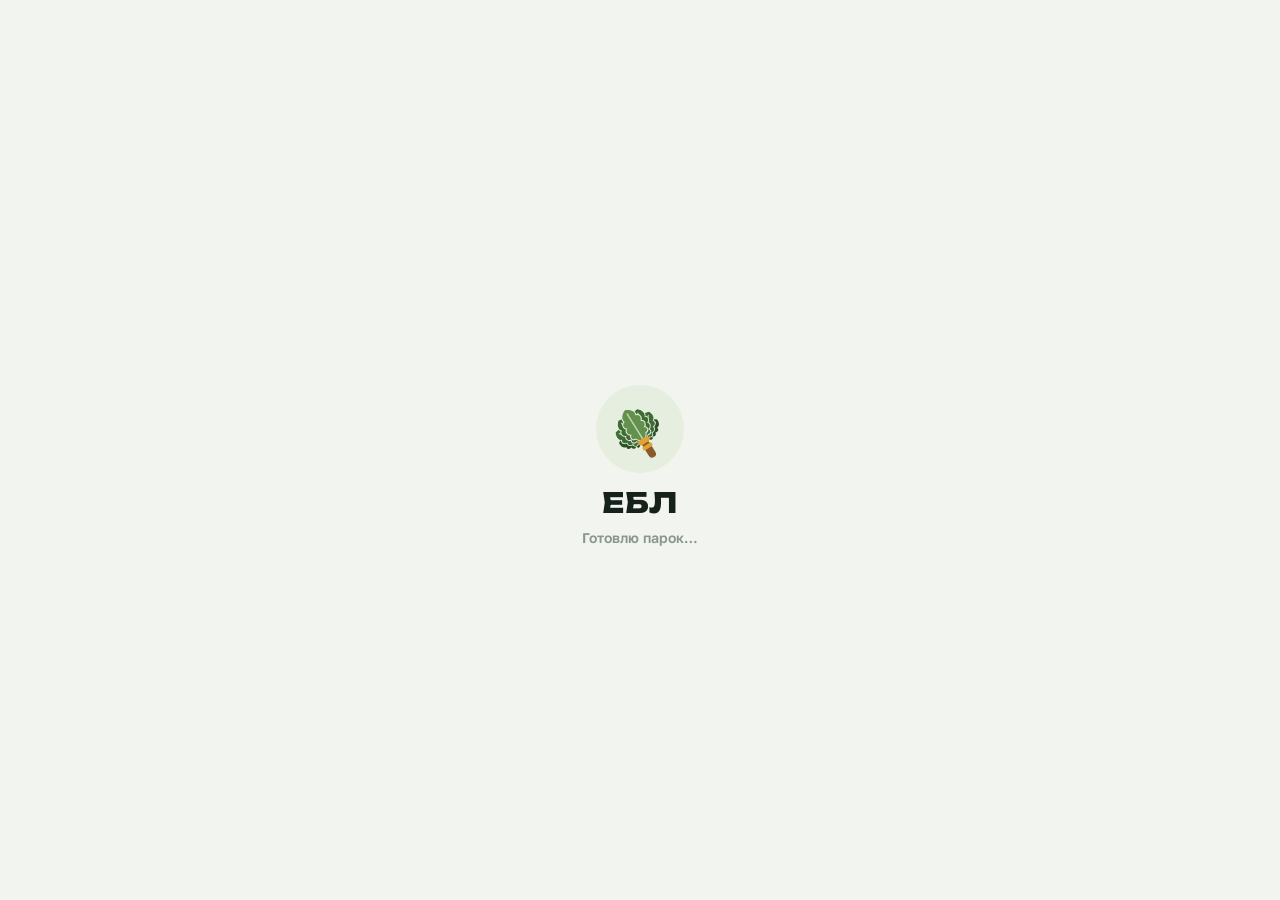
==== commit af3fbfd0: "Сборка сайта 20261107112051 из 666c342" ====
--- a/index.html
+++ b/index.html
@@ -53,7 +53,7 @@
 <noscript><link rel="stylesheet" href="https://fonts.googleapis.com/css2?family=Golos+Text:wght@400;500;600;700&family=Unbounded:wght@500;600;700;800&display=swap"></noscript>
 <link rel="stylesheet" href="vendor/leaflet.min.css?v=b570abbda9" integrity="sha384-c6Rcwz4e4CITMbu/NBmnNS8yN2sC3cUElMEMfP3vqqKFp7GOYaaBBCqmaWBjmkjb" crossorigin="anonymous">
 <link rel="stylesheet" href="vendor/MarkerCluster.min.css?v=5ea4d37ba8" integrity="sha384-uIZNAcoEHVWMk8LrCSX95DJk6FQzH6zG00LQC9BykRY1UKKpkDzDhbDLYQ1Ho3mI" crossorigin="anonymous">
-<link rel="stylesheet" href="style.css?v=ab4f5b9ca3">
+<link rel="stylesheet" href="style.css?v=d11da28832">
 <!-- библиотека QR нужна только в окне входа — app.js грузит её оттуда; версию в адрес ставит deploy.sh -->
 <meta name="ebl-qr" content="vendor/qrcode.js?v=18ae399f81">
 </head>
@@ -66,10 +66,10 @@
       <path d="M0 0C-1-1-2.2-1.5-2.6-2.8-4.2-2.6-4.6-4.4-3.2-5.2-4.8-5.8-5-7.8-3.4-8.4-4.8-9.4-4.6-11.4-2.8-11.6-3.6-13-2.6-15 0-16 2.6-15 3.6-13 2.8-11.6 4.6-11.4 4.8-9.4 3.4-8.4 5-7.8 4.8-5.8 3.2-5.2 4.6-4.4 4.2-2.6 2.6-2.8 2.2-1.5 1-1 0 0Z"/>
       <path d="M0-1V-14" fill="none" stroke="currentColor" stroke-width=".7" stroke-linecap="round"/>
     </g>
-    <!-- типы бань — силуэт на цветном кружке: фундаментальная общественная (как у Алексеева), штанга хуитнеса, маленький сруб из кело -->
-    <symbol id="bt-public" viewBox="0 0 24 24"><path d="M10 5.2c-.9-.8.9-1.6 0-2.6M14 5.2c-.9-.8.9-1.6 0-2.6" fill="none" stroke="currentColor" stroke-width="1.4" stroke-linecap="round"/><path d="M2.4 11.2 12 6.2l9.6 5z"/><rect x="3" y="11.8" width="18" height="1.5"/><rect x="4.3" y="13.9" width="2.1" height="4.9"/><rect x="8.4" y="13.9" width="2.1" height="4.9"/><rect x="13.5" y="13.9" width="2.1" height="4.9"/><rect x="17.6" y="13.9" width="2.1" height="4.9"/><rect x="2.2" y="19.3" width="19.6" height="1.9" rx=".4"/></symbol>
-    <symbol id="bt-spa" viewBox="0 0 24 24"><rect x=".6" y="11" width="22.8" height="2" rx="1"/><rect x="3.6" y="4.8" width="2.9" height="14.4" rx="1.1"/><rect x="17.5" y="4.8" width="2.9" height="14.4" rx="1.1"/><rect x="7" y="7.4" width="2.1" height="9.2" rx=".9"/><rect x="14.9" y="7.4" width="2.1" height="9.2" rx=".9"/></symbol>
-    <symbol id="bt-private" viewBox="0 0 24 24"><rect x="15.6" y="4.4" width="2.4" height="4.6"/><path d="M1.4 11.4 12 4.2l10.6 7.2z"/><rect x="2.4" y="12.3" width="19.2" height="2.6" rx="1.3"/><rect x="2.4" y="15.4" width="7.6" height="2.6" rx="1.3"/><rect x="14" y="15.4" width="7.6" height="2.6" rx="1.3"/><rect x="2.4" y="18.5" width="7.6" height="2.6" rx="1.3"/><rect x="14" y="18.5" width="7.6" height="2.6" rx="1.3"/></symbol>
+    <!-- типы бань — линейный значок (02.11, макет Claude Design): колонны общественной, гантель хуитнеса, домик частной -->
+    <symbol id="bt-public" viewBox="0 0 24 24" fill="none" stroke="currentColor" stroke-width="2" stroke-linecap="round" stroke-linejoin="round"><path d="M3 20h18M5 10v8M9.5 10v8M14.5 10v8M19 10v8M4 10h16L12 4z"/></symbol>
+    <symbol id="bt-spa" viewBox="0 0 24 24" fill="none" stroke="currentColor" stroke-width="2" stroke-linecap="round" stroke-linejoin="round"><path d="M6 8v8M18 8v8M3 10v4M21 10v4M6 12h12"/></symbol>
+    <symbol id="bt-private" viewBox="0 0 24 24" fill="none" stroke="currentColor" stroke-width="2" stroke-linecap="round" stroke-linejoin="round"><path d="M4 11l8-6 8 6M6 9.5V19h12V9.5M10 19v-5h4v5"/></symbol>
     <!-- банная шапка-боярка: замша и овчина, «ЕБЛ» на меху — за победу в неделе -->
     <symbol id="i-banhat" viewBox="0 0 40 31"><path d="M20.2 4 C19.8 2 21.2 .6 23.3 1.1" fill="none" stroke="#5a3717" stroke-width="2.8" stroke-linecap="round"/><path d="M20.2 4 C19.8 2 21.2 .6 23.3 1.1" fill="none" stroke="#b9773b" stroke-width="1.5" stroke-linecap="round"/><path d="M20.5 3.2 C20.5 2.2 21.3 1.6 22.4 1.6" fill="none" stroke="#cd8d4e" stroke-width=".5" stroke-linecap="round"/><path d="M8.4 22.5 C8.0 10.6 13.5 3.6 20 3.6 C26.5 3.6 32 10.6 31.6 22.5 Z" fill="#b9773b"/><path d="M20 3.7 C16.5 7.8 14.6 14 14.2 22.5 L8.4 22.5 C8 10.6 13.5 3.6 20 3.7Z" fill="#cd8d4e" opacity=".55"/><path d="M20 3.7 C23.5 7.8 25.4 14 25.8 22.5 L31.6 22.5 C32 10.6 26.5 3.6 20 3.7Z" fill="#9a5d28" opacity=".55"/><path d="M11.6 16.4 C11.9 11.4 14.4 7.6 17.8 6.3" fill="none" stroke="#dfa566" stroke-width="1.6" stroke-linecap="round" opacity=".7"/><circle cx="11.0" cy="18.0" r=".22" fill="#a5682f" opacity=".7"/><circle cx="13.2" cy="12.5" r=".22" fill="#a5682f" opacity=".7"/><circle cx="16.8" cy="16.0" r=".22" fill="#a5682f" opacity=".7"/><circle cx="18.6" cy="10.4" r=".22" fill="#a5682f" opacity=".7"/><circle cx="21.8" cy="15.2" r=".22" fill="#a5682f" opacity=".7"/><circle cx="23.3" cy="9.6" r=".22" fill="#a5682f" opacity=".7"/><circle cx="27.4" cy="17.4" r=".22" fill="#a5682f" opacity=".7"/><circle cx="28.6" cy="12.4" r=".22" fill="#a5682f" opacity=".7"/><circle cx="12.2" cy="20.6" r=".22" fill="#a5682f" opacity=".7"/><circle cx="26.1" cy="20.2" r=".22" fill="#a5682f" opacity=".7"/><circle cx="19.4" cy="19.4" r=".22" fill="#a5682f" opacity=".7"/><circle cx="15.2" cy="8.8" r=".22" fill="#a5682f" opacity=".7"/><g fill="none" stroke="#83501f" stroke-width=".9" stroke-linecap="round"><path d="M20 3.8 C16.5 7.8 14.6 14 14.2 21"/><path d="M20 3.8 C23.5 7.8 25.4 14 25.8 21"/></g><g fill="none" stroke="#ebbd86" stroke-width=".45" stroke-dasharray=".8 .75" stroke-linecap="round"><path d="M19.2 4.9 C16 8.6 14.1 14.3 13.6 20.8"/><path d="M20.8 4.9 C17.8 8.6 16 14.3 15.4 20.8" opacity=".8"/><path d="M20.8 4.9 C24 8.6 25.9 14.3 26.4 20.8"/><path d="M19.2 4.9 C22.2 8.6 24 14.3 24.6 20.8" opacity=".8"/></g><path d="M8.4 22.5 C8.0 10.6 13.5 3.6 20 3.6 C26.5 3.6 32 10.6 31.6 22.5 Z" fill="none" stroke="#5a3717" stroke-width="1.15" stroke-linejoin="round"/><path d="M5.6 19.6 Q20 22.4 34.4 19.6 Q36.8 22.5 34.2 25.4 Q20 29.8 5.8 25.4 Q3.2 22.5 5.6 19.6 Z" fill="#9a7c55" stroke="#9a7c55" stroke-width="1.8"/><circle cx="5.60" cy="19.60" r="2.28" fill="#9a7c55"/><circle cx="7.40" cy="19.93" r="2.18" fill="#9a7c55"/><circle cx="9.20" cy="20.21" r="2.46" fill="#9a7c55"/><circle cx="11.00" cy="20.45" r="2.14" fill="#9a7c55"/><circle cx="12.80" cy="20.65" r="2.39" fill="#9a7c55"/><circle cx="14.60" cy="20.80" r="2.30" fill="#9a7c55"/><circle cx="16.40" cy="20.91" r="2.13" fill="#9a7c55"/><circle cx="18.20" cy="20.98" r="2.38" fill="#9a7c55"/><circle cx="20.00" cy="21.00" r="2.12" fill="#9a7c55"/><circle cx="21.80" cy="20.98" r="2.34" fill="#9a7c55"/><circle cx="23.60" cy="20.91" r="2.14" fill="#9a7c55"/><circle cx="25.40" cy="20.80" r="2.15" fill="#9a7c55"/><circle cx="27.20" cy="20.65" r="2.33" fill="#9a7c55"/><circle cx="29.00" cy="20.45" r="2.55" fill="#9a7c55"/><circle cx="30.80" cy="20.21" r="2.17" fill="#9a7c55"/><circle cx="32.60" cy="19.93" r="2.22" fill="#9a7c55"/><circle cx="34.40" cy="19.60" r="2.45" fill="#9a7c55"/><circle cx="35.29" cy="21.05" r="2.62" fill="#9a7c55"/><circle cx="35.55" cy="22.50" r="2.42" fill="#9a7c55"/><circle cx="35.19" cy="23.95" r="2.32" fill="#9a7c55"/><circle cx="34.20" cy="25.40" r="2.64" fill="#9a7c55"/><circle cx="32.42" cy="25.92" r="2.13" fill="#9a7c55"/><circle cx="30.65" cy="26.36" r="2.57" fill="#9a7c55"/><circle cx="28.88" cy="26.74" r="2.26" fill="#9a7c55"/><circle cx="27.10" cy="27.05" r="2.18" fill="#9a7c55"/><circle cx="25.33" cy="27.29" r="2.16" fill="#9a7c55"/><circle cx="23.55" cy="27.46" r="2.27" fill="#9a7c55"/><circle cx="21.78" cy="27.57" r="2.55" fill="#9a7c55"/><circle cx="20.00" cy="27.60" r="2.20" fill="#9a7c55"/><circle cx="18.23" cy="27.57" r="2.42" fill="#9a7c55"/><circle cx="16.45" cy="27.46" r="2.45" fill="#9a7c55"/><circle cx="14.68" cy="27.29" r="2.30" fill="#9a7c55"/><circle cx="12.90" cy="27.05" r="2.40" fill="#9a7c55"/><circle cx="11.12" cy="26.74" r="2.13" fill="#9a7c55"/><circle cx="9.35" cy="26.36" r="2.13" fill="#9a7c55"/><circle cx="7.58" cy="25.92" r="2.21" fill="#9a7c55"/><circle cx="5.80" cy="25.40" r="2.47" fill="#9a7c55"/><circle cx="4.81" cy="23.95" r="2.34" fill="#9a7c55"/><circle cx="4.45" cy="22.50" r="2.27" fill="#9a7c55"/><circle cx="4.71" cy="21.05" r="2.42" fill="#9a7c55"/><path d="M5.6 19.6 Q20 22.4 34.4 19.6 Q36.8 22.5 34.2 25.4 Q20 29.8 5.8 25.4 Q3.2 22.5 5.6 19.6 Z" fill="#f8f0e1"/><circle cx="5.60" cy="19.60" r="1.53" fill="#f8f0e1"/><circle cx="7.40" cy="19.93" r="1.43" fill="#f8f0e1"/><circle cx="9.20" cy="20.21" r="1.71" fill="#f8f0e1"/><circle cx="11.00" cy="20.45" r="1.39" fill="#f8f0e1"/><circle cx="12.80" cy="20.65" r="1.64" fill="#f8f0e1"/><circle cx="14.60" cy="20.80" r="1.55" fill="#f8f0e1"/><circle cx="16.40" cy="20.91" r="1.38" fill="#f8f0e1"/><circle cx="18.20" cy="20.98" r="1.63" fill="#f8f0e1"/><circle cx="20.00" cy="21.00" r="1.37" fill="#f8f0e1"/><circle cx="21.80" cy="20.98" r="1.59" fill="#f8f0e1"/><circle cx="23.60" cy="20.91" r="1.39" fill="#f8f0e1"/><circle cx="25.40" cy="20.80" r="1.40" fill="#f8f0e1"/><circle cx="27.20" cy="20.65" r="1.58" fill="#f8f0e1"/><circle cx="29.00" cy="20.45" r="1.80" fill="#f8f0e1"/><circle cx="30.80" cy="20.21" r="1.42" fill="#f8f0e1"/><circle cx="32.60" cy="19.93" r="1.47" fill="#f8f0e1"/><circle cx="34.40" cy="19.60" r="1.70" fill="#f8f0e1"/><circle cx="35.29" cy="21.05" r="1.87" fill="#f8f0e1"/><circle cx="35.55" cy="22.50" r="1.67" fill="#f8f0e1"/><circle cx="35.19" cy="23.95" r="1.57" fill="#f8f0e1"/><circle cx="34.20" cy="25.40" r="1.89" fill="#f8f0e1"/><circle cx="32.42" cy="25.92" r="1.38" fill="#f8f0e1"/><circle cx="30.65" cy="26.36" r="1.82" fill="#f8f0e1"/><circle cx="28.88" cy="26.74" r="1.51" fill="#f8f0e1"/><circle cx="27.10" cy="27.05" r="1.43" fill="#f8f0e1"/><circle cx="25.33" cy="27.29" r="1.41" fill="#f8f0e1"/><circle cx="23.55" cy="27.46" r="1.52" fill="#f8f0e1"/><circle cx="21.78" cy="27.57" r="1.80" fill="#f8f0e1"/><circle cx="20.00" cy="27.60" r="1.45" fill="#f8f0e1"/><circle cx="18.23" cy="27.57" r="1.67" fill="#f8f0e1"/><circle cx="16.45" cy="27.46" r="1.70" fill="#f8f0e1"/><circle cx="14.68" cy="27.29" r="1.55" fill="#f8f0e1"/><circle cx="12.90" cy="27.05" r="1.65" fill="#f8f0e1"/><circle cx="11.12" cy="26.74" r="1.38" fill="#f8f0e1"/><circle cx="9.35" cy="26.36" r="1.38" fill="#f8f0e1"/><circle cx="7.58" cy="25.92" r="1.46" fill="#f8f0e1"/><circle cx="5.80" cy="25.40" r="1.72" fill="#f8f0e1"/><circle cx="4.81" cy="23.95" r="1.59" fill="#f8f0e1"/><circle cx="4.45" cy="22.50" r="1.52" fill="#f8f0e1"/><circle cx="4.71" cy="21.05" r="1.67" fill="#f8f0e1"/><path d="M4.1 23.3 Q20 27.4 35.9 23.3 Q35.5 25.1 34.2 25.5 Q20 29.9 5.8 25.5 Q4.5 25.1 4.1 23.3 Z" fill="#e9dbc0" opacity=".9"/><path d="M7.2 20.6 Q20 23.9 32.8 20.6" fill="none" stroke="#fffaf1" stroke-width="1" stroke-linecap="round" opacity=".75"/><path d="M10 21.9 Q20 24.4 30 21.9" fill="none" stroke="#eadcc1" stroke-width=".8" stroke-linecap="round" opacity=".8"/><g fill="none" stroke="#d5c09a" stroke-width=".75" stroke-linecap="round"><path d="M7.4 22.2q0.8 -1.3 1.8 -.3"/><path d="M10.3 23.3q-0.8 -1.3 -1.8 -.3"/><path d="M29.6 23.3q0.8 -1.3 1.8 -.3"/><path d="M32.6 22.2q-0.8 -1.3 -1.8 -.3"/><path d="M8.6 25.6q0.8 -1.3 1.8 -.3"/><path d="M31.4 25.6q-0.8 -1.3 -1.8 -.3"/><path d="M13.2 27.6q0.8 -1.3 1.8 -.3"/><path d="M26.8 27.6q-0.8 -1.3 -1.8 -.3"/></g><text x="20" y="26.2" text-anchor="middle" font-family="Arial Black,Arial" font-weight="900" font-size="4.3" letter-spacing=".3" fill="#7c4a1f" stroke="#f8f0e1" stroke-width=".5" paint-order="stroke">ЕБЛ</text><path d="M14.6 27.2 Q20 28.4 25.4 27.2" fill="none" stroke="#b07a47" stroke-width=".4" stroke-dasharray=".6 .5" stroke-linecap="round"/></symbol>
     <symbol id="i-search" viewBox="0 0 24 24"><circle cx="11" cy="11" r="7"/><path d="m20 20-3.5-3.5"/></symbol>
@@ -87,6 +87,14 @@
     <symbol id="i-check" viewBox="0 0 24 24"><path d="m5 12 4.5 4.5L19 7"/></symbol>
     <symbol id="i-hat" viewBox="0 0 24 24"><path d="M6.6 16.4C6.3 10.4 8.9 6 12 6s5.7 4.4 5.4 10.4"/><path d="M3.6 16.8c2.6 2.4 14.2 2.4 16.8 0-1-1.9-15.8-1.9-16.8 0Z"/><path d="M12 6c-.3-1.3.5-2.2 1.8-2"/></symbol>
     <symbol id="i-flame" viewBox="0 0 24 24"><path d="M12 21c4 0 7-2.7 7-6.8 0-3.7-2.6-6-4.3-8.7-.4 2.2-1.6 3.6-3 4.1.2-2.9-1.1-5.6-3.4-7.6C8.5 5.6 5 8.5 5 14.2 5 18.3 8 21 12 21Z"/></symbol>
+    <symbol id="i-phone" viewBox="0 0 24 24"><path d="M5 4h4l2 5-2.5 1.5a11 11 0 0 0 5 5L15 13l5 2v4a2 2 0 0 1-2 2A16 16 0 0 1 3 6a2 2 0 0 1 2-2"/></symbol>
+    <symbol id="i-globe" viewBox="0 0 24 24"><circle cx="12" cy="12" r="9"/><path d="M3 12h18M12 3c2.5 2.5 3.5 5.5 3.5 9s-1 6.5-3.5 9c-2.5-2.5-3.5-5.5-3.5-9s1-6.5 3.5-9z"/></symbol>
+    <symbol id="i-dots" viewBox="0 0 24 24"><circle cx="5" cy="12" r="1.4"/><circle cx="12" cy="12" r="1.4"/><circle cx="19" cy="12" r="1.4"/></symbol>
+    <symbol id="i-pencil" viewBox="0 0 24 24"><path d="M4 20h4L19 9l-4-4L4 16z"/><path d="M13.5 6.5l4 4"/></symbol>
+    <symbol id="i-camplus" viewBox="0 0 24 24"><path d="M3 8.5A1.5 1.5 0 0 1 4.5 7h2.3l1.4-2h5.6l1.4 2h2.3A1.5 1.5 0 0 1 19 8.5V11"/><path d="M3 8.5V18a1.5 1.5 0 0 0 1.5 1.5H13"/><circle cx="11" cy="12.5" r="3.2"/><path d="M19 15v6M16 18h6"/></symbol>
+    <symbol id="i-bolt" viewBox="0 0 24 24"><path d="M13 3L5 14h6l-1 7 8-11h-6z"/></symbol>
+    <symbol id="i-steam" viewBox="0 0 24 24"><path d="M4 9h16v8a3 3 0 0 1-3 3H7a3 3 0 0 1-3-3z"/><path d="M8 5c-.8-1 .8-2 0-3M12 5c-.8-1 .8-2 0-3M16 5c-.8-1 .8-2 0-3"/></symbol>
+    <symbol id="i-beer" viewBox="0 0 24 24"><path d="M6 8h10v11a2 2 0 0 1-2 2H8a2 2 0 0 1-2-2z"/><path d="M16 11h2a2 2 0 0 1 2 2v2a2 2 0 0 1-2 2h-2"/><path d="M6 8c0-2 1.5-3 3-3 .5-1.2 1.6-2 3-2s2.5.8 3 2c1.2 0 1 1.6 1 3"/></symbol>
     <symbol id="i-chev" viewBox="0 0 24 24"><path d="m6 9 6 6 6-6"/></symbol>
     <symbol id="i-play" viewBox="0 0 24 24"><path d="M7 5v14l12-7z"/></symbol>
     <symbol id="i-pause" viewBox="0 0 24 24"><path d="M8 5v14M16 5v14"/></symbol>
@@ -125,8 +133,13 @@
     <button role="tab" data-view="feed"><svg class="ic"><use href="#i-feed"/></svg><span>Лента</span><b class="badge" id="pendingBadge" hidden>0</b></button>
     <button role="tab" data-view="rules"><svg class="ic"><use href="#i-doc"/></svg><span>Правила</span></button>
     <button role="tab" data-view="dir" hidden><svg class="ic"><use href="#i-seal"/></svg><span>Бани</span></button>
+    <i class="nav-gap" aria-hidden="true"></i>
+    <button type="button" class="nav-more" id="moreBtn" aria-haspopup="dialog"><svg class="ic" viewBox="0 0 24 24"><circle cx="5" cy="12" r="1.3"/><circle cx="12" cy="12" r="1.3"/><circle cx="19" cy="12" r="1.3"/></svg><span>Ещё</span></button>
   </nav>
+  <!-- телефон (02.11): поиск и типы бань — поверх карты, сюда их переносит app.js; на компьютере они в панели -->
+  <div class="map-bar"></div>
   <button class="me-btn" id="meBtn" hidden></button>
+  <div class="map-chips"></div>
   <button class="cta" id="addVisitBtn">
     <span class="ic-swap" aria-hidden="true">
       <svg class="ic plus"><use href="#i-plus"/></svg>
@@ -135,12 +148,39 @@
       </svg>
     </span>
     <span class="cta-puff" aria-hidden="true"><b></b><b></b><b></b><i style="--dx:-10px;--dy:10px;--s:0.60"></i><i style="--dx:-18px;--dy:7px;--s:0.85"></i><i style="--dx:-24px;--dy:-2px;--s:1.10"></i><i style="--dx:-12px;--dy:-7px;--s:1.35"></i><i style="--dx:-11px;--dy:-15px;--s:0.60"></i><i style="--dx:-5px;--dy:-23px;--s:0.85"></i><i style="--dx:3px;--dy:-14px;--s:1.10"></i><i style="--dx:11px;--dy:-15px;--s:1.35"></i><i style="--dx:21px;--dy:-12px;--s:0.60"></i><i style="--dx:14px;--dy:-1px;--s:0.85"></i><i style="--dx:18px;--dy:7px;--s:1.10"></i><i style="--dx:17px;--dy:17px;--s:1.35"></i></span>
+<span class="cta-venik" aria-hidden="true"><svg viewBox="4 2 40 44"><g transform="rotate(-32 24 27)"><g class="v-swat"><use href="#oak-leaf" class="v-back" transform="translate(24 31) rotate(-64) scale(.85)"/><use href="#oak-leaf" class="v-back" transform="translate(24 31) rotate(64) scale(.85)"/><use href="#oak-leaf" class="v-mid" transform="translate(24 31) rotate(-42)"/><use href="#oak-leaf" class="v-mid" transform="translate(24 31) rotate(42)"/><use href="#oak-leaf" transform="translate(24 31) rotate(-20) scale(1.1)"/><use href="#oak-leaf" transform="translate(24 31) rotate(20) scale(1.1)"/><use href="#oak-leaf" transform="translate(24 31) scale(1.22)"/><rect class="v-handle" x="21.9" y="31" width="4.2" height="10.5" rx="2.1"/><rect class="v-twine" x="20.6" y="29.6" width="6.8" height="3" rx="1.5"/></g></g></svg><b><svg class="ic"><use href="#i-plus"/></svg></b></span>
     <span class="cta-long">Добавить баню</span><span class="cta-short">Баня</span>
   </button>
 </header>
 
 <main>
-  <div class="boot" id="boot" role="status">Готовлю парок…</div>
+  <!-- заставка (03.11): на весь экран, пока грузятся данные, — иначе на секунду видна голая разметка старого вида -->
+  <div class="boot" id="boot" role="status">
+    <div class="boot-art" aria-hidden="true">
+      <svg class="boot-steam" viewBox="0 0 60 40"><path class="s1" d="M14 38c-5-6 5-10 0-16s5-10 0-16"/><path class="s2" d="M30 38c-5-6 5-10 0-16s5-10 0-16"/><path class="s3" d="M46 38c-5-6 5-10 0-16s5-10 0-16"/></svg>
+      <svg class="boot-mark" viewBox="0 0 48 48">
+      <circle cx="24" cy="24" r="24" class="m-bg"/>
+      <g transform="rotate(-32 24 27)"><g class="m-venik">
+        <g class="m-leaf back">
+          <use href="#oak-leaf" transform="translate(24 31) rotate(-64) scale(.85)"/>
+          <use href="#oak-leaf" transform="translate(24 31) rotate(64) scale(.85)"/>
+        </g>
+        <g class="m-leaf mid">
+          <use href="#oak-leaf" transform="translate(24 31) rotate(-42)"/>
+          <use href="#oak-leaf" transform="translate(24 31) rotate(42)"/>
+          <use href="#oak-leaf" transform="translate(24 31) rotate(-20) scale(1.1)"/>
+          <use href="#oak-leaf" transform="translate(24 31) rotate(20) scale(1.1)"/>
+        </g>
+        <g class="m-leaf front"><use href="#oak-leaf" transform="translate(24 31) scale(1.22)"/></g>
+        <rect class="m-handle" x="21.9" y="31" width="4.2" height="10.5" rx="2.1"/>
+        <rect class="m-twine" x="20.6" y="29.6" width="6.8" height="3" rx="1.5"/>
+        <rect class="m-twine" x="21" y="33.6" width="6" height="2.2" rx="1.1"/>
+      </g></g>
+    </svg>
+    </div>
+    <b class="boot-word">ЕБЛ</b>
+    <span class="boot-txt">Готовлю парок…</span>
+  </div>
   <!-- КАРТА -->
   <section class="view view-map" id="view-map">
     <div id="map"></div>
@@ -152,36 +192,68 @@
         <div class="kpis" id="kpis"></div>
       </div>
       <div class="filters">
-        <label class="searchbox"><svg class="ic"><use href="#i-search"/></svg><input id="q" type="search" placeholder="Баня, город, регион" autocomplete="off" aria-label="Поиск бани"></label>
-        <div class="seg" id="fSeason" role="group" aria-label="Сезон">
-          <button data-v="2026" aria-pressed="false">Были в 2026</button>
-          <button data-v="all" aria-pressed="true">Все бани</button>
-          <button data-v="never" aria-pressed="false">Не были в 2026</button>
-        </div>
+        <label class="searchbox"><svg class="ic"><use href="#i-search"/></svg><input id="q" type="search" placeholder="Баня, город, регион" autocomplete="off" aria-label="Поиск бани"><button type="button" class="filt-btn" id="filtBtn" aria-label="Фильтры: страна, участник, сезон" aria-haspopup="dialog"><svg class="ic" viewBox="0 0 24 24"><path d="M4 7h10M18 7h2M4 17h4M12 17h8"/><circle cx="16" cy="7" r="2"/><circle cx="10" cy="17" r="2"/></svg><b class="filt-n" id="filtN" hidden></b></button></label>
         <div class="chips types" id="fType" role="group" aria-label="Тип бани">
-          <button data-t="" aria-pressed="true">Все</button>
           <button data-t="public" aria-pressed="false"><i class="dot t-public"><svg aria-hidden="true"><use href="#bt-public"/></svg></i>Общественные</button>
+          <!-- УУ (05.11) — места Радара, где лига ещё не была; вторыми, после общественных: тоже общественные, только новые -->
+          <button data-radar class="radar-chip" id="fRadar" aria-pressed="false" hidden><i class="dot uu-dot uu-chip"><svg aria-hidden="true"><use href="#bt-public"/></svg></i>УУ <small></small></button>
+          <button data-t="private" aria-pressed="false"><i class="dot t-private"><svg aria-hidden="true"><use href="#bt-private"/></svg></i>Частные</button>
           <button data-t="spa" aria-pressed="false"><i class="dot t-spa"><svg aria-hidden="true"><use href="#bt-spa"/></svg></i>Хуитнесы</button>
-          <button data-t="private" aria-pressed="false"><i class="dot t-private"><svg aria-hidden="true"><use href="#bt-private"/></svg></i>Частные</button>
+        </div>
+        <div class="filt-more" id="filtMore">
+        <div class="filt-head"><h2>Фильтры</h2><button class="x" type="button" data-close aria-label="Закрыть"><svg class="ic"><use href="#i-close"/></svg></button></div>
+        <!-- телефон: шторка — подписи групп, сезон кнопками; компьютер — те же списки строкой, подписи и кнопки скрыты -->
+        <div class="fgrp"><span class="filt-lab">Сезон</span>
+          <div class="seg filt-seg" id="fSeasonSeg" role="radiogroup" aria-label="Сезон">
+            <button type="button" data-v="all" aria-pressed="true" class="wide">Все бани</button>
+            <button type="button" data-v="never" aria-pressed="false" class="wide">Не были в 2026</button>
+            <button type="button" data-v="2026" aria-pressed="false">2026</button>
+            <button type="button" data-v="2025" aria-pressed="false">2025</button>
+            <button type="button" data-v="2024" aria-pressed="false">2024</button>
+            <button type="button" data-v="2023" aria-pressed="false">2023</button>
+          </div>
+          <select id="fSeason" class="sel" aria-label="Сезон">
+            <option value="all">Все бани</option>
+            <option value="2026">Были в 2026</option>
+            <option value="2025">Были в 2025</option>
+            <option value="2024">Были в 2024</option>
+            <option value="2023">Были в 2023</option>
+            <option value="never">Не были в 2026</option>
+          </select>
         </div>
         <div class="selrow">
-          <select id="fCountry" class="sel" aria-label="Страна"><option value="">Все страны</option></select>
-          <div class="who-pick">
-            <select id="fPlayer" class="sel" aria-label="Участник"><option value="">Все участники</option></select>
-            <button type="button" class="me-pick" id="fMe" hidden aria-pressed="false" title="Мои бани">Я</button>
+          <div class="fgrp"><span class="filt-lab">Страна</span>
+            <select id="fCountry" class="sel" aria-label="Страна"><option value="">Все страны</option></select>
+          </div>
+          <div class="fgrp"><span class="filt-lab">Чьи бани</span>
+            <div class="who-pick">
+              <button type="button" class="me-pick who-all" id="fWhoAll" aria-pressed="true">Все</button>
+              <button type="button" class="me-pick" id="fMe" hidden aria-pressed="false" title="Мои бани">Я</button>
+              <select id="fPlayer" class="sel" aria-label="Участник"><option value="">Все участники</option></select>
+            </div>
           </div>
         </div>
         <!-- Комиссии: пройтись по баням без точки и с примерной точкой (по городу, региону, стране) и поправить их -->
-        <select id="fPrec" class="sel" hidden aria-label="Точка бани — для Комиссии">
-          <option value="">Все точки</option>
-          <option value="rough">Точка примерная</option>
-          <option value="auto">Среднеточная — нашёл геокодер</option>
-          <option value="none">Без точки</option>
-        </select>
+        <div class="fgrp fgrp-prec" id="fPrecGrp" hidden><span class="filt-lab">Точка · Комиссии</span>
+          <select id="fPrec" class="sel" aria-label="Точка бани — для Комиссии">
+            <option value="">Все точки</option>
+            <option value="rough">Точка примерная</option>
+            <option value="auto">Среднеточная — нашёл геокодер</option>
+            <option value="none">Без точки</option>
+          </select>
+        </div>
+        <div class="filt-foot"><button type="button" class="btn" id="filtReset">Сбросить</button><button type="button" class="cta" data-close id="filtShow">Показать</button></div>
+        </div>
       </div>
       <div class="countrow">
         <div class="count" id="count"></div>
-        <button type="button" class="near-btn" id="fNear" aria-pressed="false" title="Сортировать по расстоянию от меня">📍 Рядом</button>
+        <button type="button" class="near-btn" id="fNear" aria-pressed="false" aria-haspopup="menu" aria-expanded="false" title="Сортировка"><span>по походам</span><svg class="ic"><use href="#i-chev"/></svg></button>
+        <!-- сортировка (03.11): по походам, по рейтингу лиги, рядом со мной -->
+        <div class="sort-menu" id="sortMenu" role="menu" hidden>
+          <button type="button" role="menuitemradio" data-sort="visits" aria-checked="true">По походам</button>
+          <button type="button" role="menuitemradio" data-sort="rating" aria-checked="false">По рейтингу</button>
+          <button type="button" role="menuitemradio" data-sort="near" aria-checked="false">Рядом со мной</button>
+        </div>
       </div>
       <div class="pot-note" id="potNote" hidden></div>
       <div class="list" id="list"></div>
@@ -193,10 +265,13 @@
   <!-- ХОЗЯЕВА БАНЬ -->
   <section class="view view-owners" id="view-owners" hidden>
     <div id="ownmap"></div>
-    <aside class="own-card">
+    <aside class="own-card" id="ownCard">
+      <button type="button" class="grab" id="ownGrab" aria-label="Свернуть или развернуть хозяев"><i></i></button>
       <h2>Хозяева бань</h2>
+      <!-- правило — сверху (05.11, макет): раньше было мелко в самом низу -->
+      <p class="own-rule"><svg class="hat-ic" aria-hidden="true"><use href="#i-banhat"/></svg>Шапка — у кого больше всех походов в бане за сезон, от двух. Поровну — делят.</p>
+      <div class="own-me" id="oMe"></div>
       <div class="own-sum" id="oSum"></div>
-      <p class="own-me" id="oMe"></p>
       <h3>Кто сколькими владеет</h3>
       <ol class="own-list" id="oList"></ol>
       <p class="hint" id="oNote"></p>
@@ -221,10 +296,6 @@
         <div class="podium" id="podium"></div>
         <div class="tablecard"><div class="tablewrap"><table id="standings"></table></div></div>
         <div class="cupnote"><i></i>Первые 16 проходят в Кубок ЕБЛ. Плюс wild-card: чемпионы и обладатели Кубков прошлых лет и одно место у Комиссии.</div>
-        <div class="legend-cols">
-          <span><svg class="hat-ic" aria-hidden="true"><use href="#i-banhat"/></svg> победы в неделях</span><span><b>Бань</b> за сезон</span><span><b>У</b> уникальные</span><span><b>УУ</b> ультрауникальные</span>
-          <span><b>Дл</b> долгие, 150+ мин</span><span><b>К</b> за компанию</span><span><b>Общ</b> общественные</span><span><b>Рег</b> регионы и страны</span>
-        </div>
       </div>
       <div id="tWeek" hidden>
         <div class="week-head">
@@ -245,18 +316,17 @@
   <!-- ЛЕНТА -->
   <section class="view page" id="view-feed" hidden>
     <div class="wrap narrow">
-      <div class="page-head">
+      <!-- 03.11 (макет ленты): заголовок и неделя одной строкой, фильтры — чипами -->
+      <div class="page-head feed-head">
         <div>
-          <div class="eyebrow">Кто, где и с кем</div>
-          <h1>Лента походов</h1>
-        </div>
-      </div>
-      <p class="lead">Добавил баню — поход появился здесь. Очки по регламенту начислятся, когда Комиссия засчитает поход, — тогда они попадут и в таблицу.</p>
-      <div class="seg feed-filter" id="feedFilter" role="group" aria-label="Какие заявки показать">
-        <button data-f="pending" aria-pressed="false">На модерации</button>
-        <button data-f="ok" aria-pressed="false">Засчитанные</button>
-        <button data-f="rejected" aria-pressed="false">Отклонённые</button>
+          <h1>Лента</h1>
+          <div class="feed-week" id="feedWeek"></div>
+        </div>
+      </div>
+      <div class="feed-filter" id="feedFilter" role="group" aria-label="Какие походы показать">
         <button data-f="all" aria-pressed="true">Все</button>
+        <button data-f="mine" aria-pressed="false">Мои</button>
+        <button data-f="pending" aria-pressed="false">На проверке</button>
       </div>
       <div id="secPanel"></div>
       <div class="feed" id="feed"></div>
@@ -403,11 +473,10 @@
     <button class="x" data-close aria-label="Закрыть"><svg class="ic"><use href="#i-close"/></svg></button>
     <form id="visitForm" class="visit">
       <div class="visit-main">
-        <div class="eyebrow">С лёгким паром</div>
-        <h2 id="visitTitle">Добавить баню</h2>
+        <h2 id="visitTitle">Новый поход</h2>
 
         <div class="field">
-          <label for="vBathQ">Где парился</label>
+          <label for="vBathQ" class="v-lab" id="vBathLab">Где парился</label>
           <div id="vBathPicked" hidden></div>
           <label class="searchbox big" id="vBathBox"><svg class="ic"><use href="#i-search"/></svg><input id="vBathQ" type="search" placeholder="Сандуны, Екатеринбург, onsen…" autocomplete="off"></label>
           <div class="suggest" id="vSuggest" hidden></div>
@@ -439,15 +508,20 @@
             <select id="vPlayer" class="sel"></select>
             <span class="hint" id="vPlayerHint" hidden>Комиссия может отметить поход за другого — даже если сама там не была</span>
           </div>
-          <div class="field">
-            <label for="vDate">Когда зашёл, МСК</label>
-            <input id="vDate" class="inp" type="datetime-local" required>
-            <span class="hint" id="vWeekHint"></span>
+          <!-- 03.11 (макет): когда — одной строкой «Сегодня, 19:06 · МСК · W45 · изменить»; само поле даты лежит прозрачным
+               поверх строки — нажал, открылся выбор даты и времени телефона -->
+          <div class="field v-when-row">
+            <label for="vDate" class="v-lab">Когда зашёл</label>
+            <div class="v-when-box">
+              <svg class="ic" aria-hidden="true"><use href="#i-clock"/></svg>
+              <b id="vWhenTxt">Сегодня</b><span class="hint" id="vWeekHint"></span><span class="v-when-edit">изменить</span>
+              <input id="vDate" class="inp" type="datetime-local" required>
+            </div>
           </div>
         </div>
 
         <div class="field">
-          <span class="lab">С кем был <span class="hint" id="vCompCount"></span></span>
+          <span class="lab v-lab-row"><span>С кем был <span class="hint" id="vCompCount"></span></span></span>
           <!-- сначала выбранные и те, с кем чаще ходишь; остальные — по «Все участники», с поиском по нику -->
           <div class="people" id="vComp"></div>
           <div class="comp-more">
@@ -457,27 +531,23 @@
         </div>
 
         <div class="field">
-          <span class="lab">Сколько парились</span>
+          <span class="lab v-lab-row"><span>Сколько парились</span><button type="button" class="linkbtn durs-toggle" id="vDursToggle" hidden>у кого-то иначе</button></span>
           <div class="dur2" id="vDurChips" role="group" aria-label="Сколько парились">
-            <button type="button" data-m="120" aria-pressed="true"><b>⚡ Экспресс</b><span>до 2,5 часа</span></button>
-            <button type="button" data-m="180" aria-pressed="false" class="long"><b>🔥 Долгая</b><span>больше 2,5 часа · +1 очко</span></button>
+            <button type="button" data-m="120" aria-pressed="true"><svg class="ic d-bolt" aria-hidden="true"><use href="#i-bolt"/></svg><b>Экспресс</b><span>до 2,5 ч</span></button>
+            <button type="button" data-m="180" aria-pressed="false" class="long"><svg class="ic d-flame" aria-hidden="true"><use href="#i-flame"/></svg><b>Долгая</b><span>+1</span></button>
           </div>
           <!-- редкий случай: кто-то из компании ушёл раньше или остался дольше — тогда у каждого своя строка, ты первым -->
           <div class="durs" id="vDurs" hidden></div>
-          <button type="button" class="linkbtn durs-toggle" id="vDursToggle" hidden>Кто-то ушёл раньше или остался дольше?</button>
-          <span class="hint">Меньше часа поход не засчитывается.</span>
           <input type="hidden" id="vDur" value="120">
         </div>
 
         <div class="v-optional">
-          <div class="eyebrow">По желанию — остальным пригодится</div>
           <div class="field">
-            <span class="lab">Цена</span>
-            <div class="grid2 price2">
-              <input class="inp" id="vPrice" inputmode="decimal" autocomplete="off" placeholder="♨️ Вход, ₽" aria-label="Цена входа, ₽">
-              <input class="inp" id="vPrBeer" inputmode="decimal" autocomplete="off" placeholder="🍺 Пиво, ₽" aria-label="Цена пива, ₽">
+            <span class="lab v-lab-row"><span>Цена и фото</span><span class="hint">по желанию · <button type="button" class="linkbtn" id="vPrMore">сеанс, валюта</button></span></span>
+            <div class="price2 v-prices">
+              <label class="v-price"><svg class="ic" aria-hidden="true"><use href="#i-steam"/></svg><span>Вход</span><input id="vPrice" inputmode="decimal" autocomplete="off" placeholder="—" aria-label="Цена входа, ₽"><i>₽</i></label>
+              <label class="v-price"><svg class="ic" aria-hidden="true"><use href="#i-beer"/></svg><span>Пиво</span><input id="vPrBeer" inputmode="decimal" autocomplete="off" placeholder="—" aria-label="Цена пива, ₽"><i>₽</i></label>
             </div>
-            <button type="button" class="linkbtn" id="vPrMore">ещё: сеанс, будни или выходной, валюта →</button>
             <div class="grid2" id="vPrExtra" hidden style="margin-top:4px">
               <input class="inp" id="vPrDur" type="number" min="1" placeholder="Продолжительность сеанса, мин">
               <div class="seg" id="vPrWeekend" role="radiogroup" aria-label="Будни или выходной">
@@ -490,19 +560,20 @@
             </div>
           </div>
 
-          <div class="field" id="vPhotosField">
-            <span class="lab">Фото <span class="hint">— видят только участники лиги</span></span>
-            <label class="btn sm photo-pick"><input type="file" id="vPhotos" accept="image/*" multiple>📷 Выбрать фото</label>
-            <span class="hint" id="vPhotosState">До 10 штук. Браузер уменьшит их и уберёт геометки.</span>
+          <div class="field v-photos-row" id="vPhotosField">
+            <label class="photo-pick v-ph-add" aria-label="Добавить фото"><input type="file" id="vPhotos" accept="image/*" multiple><svg class="ic" aria-hidden="true"><use href="#i-camplus"/></svg></label>
+            <span class="v-ph-list" id="vPhotosPrev"></span>
+            <span class="hint" id="vPhotosState">до 10 фото, видят участники лиги</span>
           </div>
         </div>
       </div>
 
       <aside class="visit-side">
         <div class="ticket" id="calc"></div>
-        <button type="submit" class="cta big" id="vSubmit"><svg class="ic"><use href="#i-check"/></svg><span>Отправить</span></button>
-        <p class="hint center">Комиссия проверит и засчитает</p>
+        <button type="submit" class="cta big" id="vSubmit"><span>Отправить в Комиссию</span></button>
       </aside>
+      <!-- 03.11 (макет): после отправки форма не закрывается молча — в ней же «С лёгким паром!», талон и «Оцени баню» -->
+      <div class="v-sent" id="vSent" hidden></div>
     </form>
   </div>
 </div>
@@ -520,6 +591,20 @@
   <div class="sheet sheet-narrow" role="dialog" aria-modal="true">
     <button class="x" data-close aria-label="Закрыть"><svg class="ic"><use href="#i-close"/></svg></button>
     <div class="login" id="loginBody"></div>
+  </div>
+</div>
+
+<!-- фильтры на телефоне (02.11): шторка снизу; app.js переносит сюда блок фильтров из панели -->
+<div class="modal" id="filtModal" hidden>
+  <div class="sheet sheet-narrow filt-sheet" role="dialog" aria-modal="true" aria-label="Фильтры"></div>
+</div>
+
+<!-- «Ещё» на телефоне (02.11): разделы, которым не хватило места в нижнем меню -->
+<div class="modal" id="moreModal" hidden>
+  <div class="sheet sheet-narrow more-sheet" role="dialog" aria-modal="true" aria-label="Ещё">
+    <button class="more-it" data-go="owners"><svg class="ic"><use href="#i-hat"/></svg><span><b>Хозяева</b><small>у кого какие шапки</small></span></button>
+    <button class="more-it" data-go="rules"><svg class="ic"><use href="#i-doc"/></svg><span><b>Правила</b><small>как считаются очки</small></span></button>
+    <button class="more-it kom" data-go="dir" hidden><svg class="ic"><use href="#i-seal"/></svg><span><b>Бани</b><small>Справочник, Радар и Сверка — Комиссии</small></span></button>
   </div>
 </div>
 
@@ -548,7 +633,7 @@
 <script src="vendor/leaflet.min.js?v=5c9aecfc30" integrity="sha384-NElt3Op+9NBMCYaef5HxeJmU4Xeard/Lku8ek6hoPTvYkQPh3zLIrJP7KiRocsxO" crossorigin="anonymous"></script>
 <script src="vendor/leaflet.markercluster.min.js?v=020a517be9" integrity="sha384-SIh+qcEBNMda8tT+rx66aCBuWtVYMVzRABqhK4eeQh4pjDHoRdVx8nYU4LQ5eGzI" crossorigin="anonymous"></script>
 <script src="vendor/supabase.js?v=59d39487c3" integrity="sha384-Rj26LVGvoeRVR6+mwQmFfcR3QOBEwT+ZmuCWpuiqeTzJpCs0ER4ITAWGb4Hiy3Ok" crossorigin="anonymous"></script>
-<script src="db.js?v=8f64170193"></script>
-<script src="app.js?v=58f19b3dd9"></script>
+<script src="db.js?v=54ba60120e"></script>
+<script src="app.js?v=0c820395f5"></script>
 </body>
 </html>
--- a/style.css
+++ b/style.css
@@ -35,6 +35,8 @@
     --ink: #edf1ec; --ink-2: #aeb9b1; --ink-3: #75817a;
     --oak: #93c47a; --oak-deep: #6f9f5b; --oak-lite: #b9dca3; --oak-ink: #0e170f; --oak-soft: #213020;
     --ember: #ff8a4f; --ember-soft: #3b2418; --honey: #f2c160; --honey-soft: #362b16; --wood: #c8925e; --seal-ink: #3a2400;
+    --venik-bg: #4f8744;   /* веник «+ Баня»: белый на светло-зелёном не читался — дуб потемнее */
+    --venik-soft: #2b3d27;
     --gold: #b88a2a; --silver: #5b6368; --bronze: #8a5a3a;
     --t-public: #93c47a; --t-spa: #7fb0e0; --t-private: #d29a6a; --t-unknown: #6c7870;
     --shadow-s: 0 1px 2px rgba(0, 0, 0, .3); --shadow: 0 18px 40px -14px rgba(0, 0, 0, .7);
@@ -46,6 +48,8 @@
   --ink: #edf1ec; --ink-2: #aeb9b1; --ink-3: #75817a;
   --oak: #93c47a; --oak-deep: #6f9f5b; --oak-lite: #b9dca3; --oak-ink: #0e170f; --oak-soft: #213020;
   --ember: #ff8a4f; --ember-soft: #3b2418; --honey: #f2c160; --honey-soft: #362b16; --wood: #c8925e; --seal-ink: #3a2400;
+  --venik-bg: #4f8744;
+  --venik-soft: #2b3d27;
   --gold: #b88a2a; --silver: #5b6368; --bronze: #8a5a3a;
   --t-public: #93c47a; --t-spa: #7fb0e0; --t-private: #d29a6a; --t-unknown: #6c7870;
   --shadow-s: 0 1px 2px rgba(0, 0, 0, .3); --shadow: 0 18px 40px -14px rgba(0, 0, 0, .7);
@@ -149,10 +153,25 @@
 
 main { min-height: 0; position: relative; }
 /* пока грузятся данные — видно, что сайт жив; при ошибке — понятно, что делать */
-.boot { position: absolute; z-index: 2000; top: 40%; left: 50%; transform: translate(-50%, -50%); padding: 12px 20px; border-radius: 999px;
-  background: var(--panel); box-shadow: var(--shadow); font-weight: 600; color: var(--ink-2); white-space: nowrap; }
-.boot.err { white-space: normal; max-width: calc(100% - 32px); border-radius: 16px; color: var(--ember); text-align: center; }
-@media (prefers-reduced-motion: no-preference) { .boot:not(.err) { animation: bootpulse 1.2s ease-in-out infinite alternate; } @keyframes bootpulse { from { opacity: .55; } } }
+/* заставка на весь экран: веник качается, над ним пар; ошибка загрузки — карточкой посередине */
+.boot { position: fixed; inset: 0; z-index: 3000; display: grid; place-content: center; justify-items: center; gap: 10px; background: var(--bg); color: var(--ink-3); transition: opacity .25s var(--ease); }
+.boot.done { opacity: 0; pointer-events: none; }
+.boot-art { position: relative; width: 96px; height: 120px; display: grid; align-items: end; justify-items: center; }
+.boot-mark { width: 88px; height: 88px; overflow: visible; }
+.boot-mark .m-venik { transform-box: view-box; transform-origin: 24px 40px; }
+.boot-word { font: 800 28px/1 var(--display); letter-spacing: .03em; color: var(--ink); margin-top: 6px; }
+.boot-txt { font-size: 14px; font-weight: 600; }
+.boot-steam { position: absolute; top: -4px; left: 18px; width: 60px; height: 40px; overflow: visible; }
+.boot-steam path { fill: none; stroke: color-mix(in srgb, var(--ink-3) 70%, transparent); stroke-width: 2.6; stroke-linecap: round; opacity: 0; }
+.boot.err { place-content: center; padding: 24px; }
+.boot.err { color: var(--ember); font-weight: 600; text-align: center; }
+@media (prefers-reduced-motion: no-preference) {
+  .boot:not(.err) .m-venik { animation: bootswing 1.6s ease-in-out infinite; }
+  .boot:not(.err) .boot-steam path { animation: bootsteam 2.4s ease-out infinite; }
+  .boot .boot-steam .s2 { animation-delay: .8s; } .boot .boot-steam .s3 { animation-delay: 1.6s; }
+  @keyframes bootswing { 0%, 100% { transform: rotate(-10deg); } 50% { transform: rotate(12deg); } }
+  @keyframes bootsteam { 0% { opacity: 0; transform: translateY(14px); } 35% { opacity: .85; } 100% { opacity: 0; transform: translateY(-12px); } }
+}
 .view { height: 100%; }
 
 /* ---------- инпуты ---------- */
@@ -177,9 +196,11 @@
 .chips button {
   display: inline-flex; align-items: center; gap: 6px; border: 1.5px solid var(--line); background: var(--panel);
   border-radius: 999px; padding: 5px 12px; font-size: 13px; font-weight: 600; color: var(--ink-2);
-  transition: all .15s var(--ease);
-}
-.chips button:hover { border-color: var(--ink-3); }
+  transition: background-color .18s var(--ease), border-color .18s var(--ease), color .18s var(--ease), transform .12s var(--ease);
+  -webkit-tap-highlight-color: transparent;   /* 04.11: на Android сначала мигал серый прямоугольник, потом выделение */
+}
+.chips button:active { transform: scale(.96); }
+@media (hover: hover) { .chips button:hover { border-color: var(--ink-3); } }
 .chips button[aria-pressed="true"] { background: var(--ink); border-color: var(--ink); color: var(--panel); }
 
 /* ---------- карта ---------- */
@@ -269,10 +290,8 @@
 .item:focus-visible { outline-offset: -2px; }   /* снаружи рамку срезал край прокручиваемого списка (19.10) */
 .it-name { display: block; font-weight: 600; line-height: 1.25; overflow: hidden; text-overflow: ellipsis; white-space: nowrap; }
 .it-meta { display: block; font-size: 12px; color: var(--ink-3); overflow: hidden; text-overflow: ellipsis; white-space: nowrap; }
-.it-heat { display: grid; justify-items: end; gap: 4px; min-width: 44px; }
-.it-heat b { font: 700 13px/1 var(--display); color: var(--ink); }
-.it-heat i { display: block; height: 4px; width: 44px; border-radius: 4px; background: var(--line); overflow: hidden; }
-.it-heat i::after { content: ""; display: block; height: 100%; width: var(--w); border-radius: 4px; background: linear-gradient(90deg, var(--honey), var(--ember)); }
+.it-heat { display: grid; justify-items: end; gap: 3px; min-width: 44px; }
+.it-heat b { font: 700 15px/1 var(--display); color: var(--ink); }
 .more { padding: 10px; font-size: 13px; color: var(--ink-3); text-align: center; }
 
 /* гонка недели */
@@ -359,6 +378,113 @@
 .d-foot .cta, .d-foot .btn { justify-content: center; }
 /* цифры бани — одной строкой с тонкими разделителями, без плиток */
 .facts { display: grid; grid-template-columns: repeat(3, minmax(0, 1fr)); border-block: 1px solid var(--line); }
+/* рейтинг бани (01.11): в карточке — восемь пунктов тонкими полосками; страница оценки — строка на пункт */
+/* приглашение оценить в карточке бани (01.11, вариант Б): одна мягкая строка, исчезает после оценки */
+.rate-invite { display: flex; align-items: center; gap: 12px; margin: 12px 0 4px; padding: 11px 12px 11px 14px; border-radius: 14px;
+  background: color-mix(in srgb, var(--oak) 8%, var(--panel)); color: var(--ink); text-decoration: none; }
+.rate-invite > span:first-child { flex: 1; display: grid; gap: 2px; min-width: 0; }
+.rate-invite b { font-size: 14.5px; }
+.rate-invite small { font-size: 13px; color: var(--ink-2); }
+.rate-invite .go { flex: none; padding: 8px 14px; border-radius: 999px; background: var(--oak); color: var(--oak-ink); font-weight: 700; font-size: 13.5px; }
+.rate-invite:hover .go { background: var(--oak-deep); }
+.rate-rows { display: grid; gap: 6px; }
+.rate-rows > div { display: grid; grid-template-columns: 9.5em 1fr 2.2em; align-items: center; gap: 10px; font-size: 14px; }
+.rate-rows i { height: 6px; border-radius: 3px; background: linear-gradient(90deg, var(--oak) var(--w), var(--line) var(--w)); }
+.rate-rows b { text-align: right; font-weight: 600; }
+/* страница оценки: на телефоне — шторка снизу, в Telegram — экран целиком с кнопкой Telegram внизу */
+.rate-modal .sheet { width: min(520px, 100%); }
+.rate-page { padding: 22px 20px calc(14px + env(safe-area-inset-bottom, 0px)); display: grid; gap: 14px; }
+.rate-head { display: grid; grid-template-columns: 1fr auto; gap: 14px; align-items: end; padding-right: 44px; }
+.rate-title { font: 800 clamp(22px, 6.2vw, 30px)/1.08 var(--display); margin: 6px 0 0; letter-spacing: -.01em; overflow-wrap: anywhere; }
+.rate-score { text-align: right; min-width: 96px; }
+.rate-score b { display: block; font: 800 52px/.9 var(--display); color: var(--oak); font-variant-numeric: tabular-nums; }
+.rate-score .leaves { margin-top: 6px; }
+.rate-score small { display: block; margin-top: 6px; font-size: 12.5px; color: var(--ink-3); }
+/* восемь строк делят высоту экрана поровну: слева название и слово, справа ползунок — без прокрутки (01.11) */
+.rate-form { display: grid; grid-template-rows: repeat(8, minmax(44px, 1fr)); align-content: stretch; min-height: 0; }
+.rate-line { display: grid; grid-template-columns: minmax(96px, 36%) 1fr; align-items: center; column-gap: 10px; border-bottom: 1px solid var(--line); }
+.rate-line:last-child { border-bottom: 0; }
+.rl-t { display: grid; gap: 1px; min-width: 0; }
+.rl-t b { font-size: 15px; line-height: 1.15; }
+.rl-w { font-style: normal; font-size: 12.5px; color: var(--ink-3); }
+.rl-w[data-v="1"], .rl-w[data-v="2"], .rl-w[data-v="3"], .rl-w[data-v="4"] { color: var(--oak); font-weight: 600; }
+.rl-w[data-v="5"] { color: var(--ember); font-weight: 600; }
+/* «градусник» (Б2): полоска жара, пять точек-делений, ручка с цифрой в цвет жара */
+.heat { --p: 0; --c: #b9c7b3; position: relative; height: 34px; cursor: pointer; touch-action: none; user-select: none; -webkit-user-select: none;
+  -webkit-tap-highlight-color: transparent; outline: none; }
+.heat[data-v="1"] { --c: #8fb47d; } .heat[data-v="2"] { --c: #a9b663; } .heat[data-v="3"] { --c: var(--honey); }
+.heat[data-v="4"] { --c: #e8892e; } .heat[data-v="5"] { --c: var(--ember); }
+.heat::before { content: ""; position: absolute; left: 0; right: 0; top: 14px; height: 6px; border-radius: 3px; background: var(--line); }
+.heat-fill { position: absolute; left: 0; top: 14px; height: 6px; border-radius: 3px; width: calc(15px + var(--p) * (100% - 30px));
+  background: linear-gradient(90deg, #a9c79a, var(--honey) 70%, var(--ember)); background-size: calc(100% / max(var(--p), .001)) 100%;
+  transition: width .18s var(--ease); }
+.heat[data-v="0"] .heat-fill { display: none; }
+.heat-dots { position: absolute; left: 15px; right: 15px; top: 15px; display: flex; justify-content: space-between; pointer-events: none; }
+.heat-dots i { width: 4px; height: 4px; margin: 0 -2px; border-radius: 50%; background: color-mix(in srgb, var(--panel) 85%, transparent); }
+.heat-knob { position: absolute; top: 2px; left: calc(var(--p) * (100% - 30px)); width: 30px; height: 30px; border-radius: 50%;
+  background: var(--panel); box-shadow: 0 2px 8px rgba(20, 40, 25, .28), 0 0 0 3px var(--c); display: grid; place-items: center;
+  font: 800 13px/1 var(--display); color: var(--c); transition: left .18s var(--ease), transform .15s var(--ease); }
+.heat[data-v="0"] .heat-knob { box-shadow: 0 2px 8px rgba(20, 40, 25, .2); }
+.heat[data-v="0"] .heat-knob::after { content: ""; width: 6px; height: 6px; border-radius: 50%; background: var(--line); }
+.heat.drag .heat-knob { transform: scale(1.18); transition: transform .15s var(--ease); }
+.heat:focus-visible .heat-knob { outline: 2px solid var(--oak); outline-offset: 3px; }
+.rate-price { display: grid; grid-template-columns: 1fr 96px; gap: 8px; align-items: center; }
+.rate-price span { grid-column: 1 / -1; font-weight: 600; font-size: 14px; }
+.rate-foot { position: sticky; bottom: calc(-14px - env(safe-area-inset-bottom, 0px)); margin: 0 -20px -14px; padding: 14px 20px calc(14px + env(safe-area-inset-bottom, 0px));
+  background: linear-gradient(transparent, var(--panel) 28%); display: flex; gap: 16px; align-items: center; }
+.rate-foot .cta { flex: 1; justify-content: center; min-height: 52px; font-size: 16px; }
+.rate-page .cta[disabled] { opacity: .5; cursor: default; box-shadow: none; }
+.rate-done { text-align: center; display: grid; gap: 10px; justify-items: center; padding-top: 8px; }
+.rate-big b { display: block; font: 800 72px/1 var(--display); color: var(--oak); font-variant-numeric: tabular-nums; }
+.rate-big .leaves { margin-top: 8px; }
+.rate-big span:last-child { display: block; margin-top: 6px; color: var(--ink-2); }
+.rate-rv { display: grid; gap: 10px; }
+.rate-photos { display: flex; gap: 8px; flex-wrap: wrap; }
+.rate-photos:empty { display: none; }
+.rate-photos img { width: 68px; height: 68px; object-fit: cover; border-radius: 12px; }
+.rate-add { justify-self: start; cursor: pointer; }
+/* отдельная страница оценки rate.html: на весь экран телефона, шапка — сверху, кнопка — внизу, между ними восемь строк */
+.rate-solo-body { margin: 0; background: var(--panel); }
+.rate-solo { box-sizing: border-box; height: 100vh; height: 100dvh; max-width: 560px; margin: 0 auto; gap: 8px;
+  grid-template-rows: auto 1fr auto; padding: calc(14px + env(safe-area-inset-top, 0px)) 18px calc(10px + env(safe-area-inset-bottom, 0px)); }
+.rate-solo .rate-head { padding-right: 0; }
+.rate-solo .rate-title { font-size: clamp(20px, 5.6vw, 28px); }
+.rate-solo .rate-score b { font-size: 46px; }
+.rate-solo .rate-foot { position: static; margin: 0; padding: 4px 0 0; background: none; }
+.rate-solo:has(.rate-rv), .rate-solo:has(.rate-done:only-child) { grid-template-rows: auto; align-content: start; height: auto; min-height: 100dvh; }
+.rate-solo .rate-done a { color: var(--oak); font-weight: 600; }
+/* экран после оценки (01.11, макет): шапка в строку, цены как на сайте, кнопка прижата вниз */
+.rate-solo:has(.rate-rv) { display: flex; flex-direction: column; gap: 14px; }
+.rate-solo .rate-rv { flex: 1; display: flex; flex-direction: column; gap: 14px; }
+.rate-solo .rate-rv .rate-foot { margin-top: auto; }
+.thx-head { display: flex; align-items: center; gap: 14px; padding: 4px 2px 14px; border-bottom: 1px solid var(--line); }
+.thx-head > b { font: 800 44px/1 var(--display); color: var(--oak); font-variant-numeric: tabular-nums; }
+.thx-head h1 { font: 700 16px/1.2 var(--body); margin: 0 0 3px; }
+.thx-head p { margin: 4px 0 0; font-size: 13px; color: var(--ink-2); }
+.thx-sec { display: grid; gap: 8px; }
+.thx-sec > span { font-weight: 600; font-size: 14px; }
+.thx-sec > span small { font-weight: 400; color: var(--ink-3); margin-left: 6px; }
+.thx-prices { display: grid; grid-template-columns: 1fr 1fr 76px; gap: 8px; }
+.thx-two { display: grid; grid-template-columns: 1fr 1fr; gap: 8px; }
+.thx-inp { display: flex; align-items: center; gap: 7px; height: 48px; padding: 0 12px; border: 1.5px solid var(--line); border-radius: 14px;
+  background: var(--panel); min-width: 0; }
+.thx-inp:focus-within { border-color: var(--oak); }
+.thx-inp i { font-style: normal; font-size: 16px; }
+.thx-inp input { flex: 1; min-width: 0; border: 0; outline: 0; background: none; font: inherit; font-size: 16px; color: var(--ink); padding: 0; }
+.thx-inp .thx-lbl { font-size: 14px; color: var(--ink-3); white-space: nowrap; }
+.thx-inp input[type="time"] { flex: 0 0 auto; width: 76px; }
+.thx-prices .sel { height: 48px; border-radius: 14px; }
+.thx-more { display: grid; gap: 8px; }
+.thx-more[hidden] { display: none; }
+#rateMore { justify-self: start; font-size: 13.5px; color: var(--oak); }
+.thx-photos { display: flex; gap: 8px; align-items: center; flex-wrap: wrap; }
+.thx-photos .rate-photos:empty { display: none; }
+@media (max-height: 620px) { .rate-solo .rate-score b { font-size: 36px; } .rl-t b { font-size: 14px; } .rate-solo .rate-foot .cta { min-height: 46px; } }
+/* в Telegram: кнопка «Оценить» — своя у Telegram, окно — на весь экран, карта за ним не нужна */
+.in-tg .rate-modal { padding: 0; background: var(--panel); backdrop-filter: none; -webkit-backdrop-filter: none; }
+.in-tg .rate-modal .sheet { width: 100%; height: 100%; max-height: none; border-radius: 0; box-shadow: none; animation: none; }
+.in-tg #rateSave { display: none; }
+.in-tg .rate-modal .rate-foot:has(#rateSave) { display: none; }
 .facts > div { display: grid; gap: 5px; align-content: start; padding: 13px 0 13px 14px; }
 .facts > div:first-child { padding-left: 0; }
 .facts > div + div { border-left: 1px solid var(--line); }
@@ -537,9 +663,30 @@
 .own-sum div + div { border-left: 1px solid var(--line); }
 .own-sum b { font: 700 20px/1 var(--display); letter-spacing: -.02em; }
 .own-sum span { font-size: 12px; color: var(--ink-3); }
-.own-me { display: grid; gap: 2px; margin: 0; padding: 10px 12px; border-radius: var(--r); background: var(--honey-soft); font-size: 13px; }
+.own-rule { margin: -6px 0 0; font-size: 13px; color: var(--ink-2); line-height: 1.4; }
+.own-rule .hat-ic { width: 20px; height: 16px; vertical-align: -3px; margin-right: 4px; }
+/* «ты» (05.11): свои шапки, «Отжать шапку», ничьи за один поход */
+.own-me { display: grid; gap: 12px; }
 .own-me:empty { display: none; }
-.own-me span { color: var(--ink-2); }
+.own-mine, .own-nobody { display: flex; align-items: center; gap: 12px; width: 100%; padding: 11px 13px; border: 0; border-radius: 16px; text-align: left; font: inherit; color: inherit; cursor: pointer; -webkit-tap-highlight-color: transparent; }
+.own-mine { background: var(--oak-soft); }
+.own-nobody { background: var(--panel-2); }
+.own-mine .ava { --s: 38px; box-shadow: none; }
+.own-mine > .om-t, .own-nobody > span { flex: 1; min-width: 0; display: grid; gap: 2px; }
+.own-mine b { font-size: 15px; }
+.own-mine small { font-size: 12.5px; color: var(--ink-2); overflow: hidden; text-overflow: ellipsis; white-space: nowrap; }
+.own-mine em, .own-nobody em { font-style: normal; font-size: 13px; font-weight: 600; color: var(--oak); flex: none; }
+.own-nobody > b { width: 36px; height: 36px; flex: none; border-radius: 50%; border: 2px dashed var(--ink-3); display: grid; place-items: center; font: 700 13px var(--display); color: var(--ink-2); }
+.own-nobody .hn { font-weight: 600; font-size: 14px; } .own-nobody .hm { font-size: 12px; color: var(--ink-3); }
+.own-h { display: flex; justify-content: space-between; align-items: baseline; margin: 2px 0 -6px; }
+.own-h small { font: 500 12px var(--body); text-transform: none; letter-spacing: 0; color: var(--ink-3); }
+.own-stack { display: flex; } .own-stack .ava + .ava { margin-left: -8px; box-shadow: 0 0 0 2px var(--panel); }
+.own-list.own-grab li { grid-template-columns: 46px minmax(0, 1fr) auto; }
+.own-list .hv.need { color: var(--ember); }
+.own-list li.own-sub { background: color-mix(in srgb, var(--oak-soft) 45%, transparent); border-radius: 0; padding-block: 6px; }
+.own-list li.own-sub .hn { font-weight: 500; }
+.own-list .hm.close { color: var(--ember); }
+.own-list li.own-all .hn { color: var(--oak); font-weight: 600; font-size: 13px; }
 .own-list { list-style: none; margin: 0; padding: 0; display: grid; gap: 2px; }
 .own-list li { display: grid; grid-template-columns: 26px minmax(0, 1fr) auto; gap: 10px; align-items: center; padding: 7px 8px; border-radius: 10px; cursor: pointer; }
 @media (hover: hover) { .own-list li:hover { background: var(--panel-2); } }
@@ -592,8 +739,10 @@
 /* корона над победителем — и в общем зачёте, и в недельном */
 .pod.p1 { position: relative; }
 .pod.p1 .ava { position: relative; }
+/* шапка ЕБЛ — на пьедестале и у хозяина в карточке бани */
+:root { --hat-img: url("data:image/svg+xml,%3Csvg xmlns=%22http://www.w3.org/2000/svg%22 viewBox=%220 -5 40 36%22%3E%3Cg fill=%22none%22 stroke=%22%23b9c4bd%22 stroke-width=%221.1%22 stroke-linecap=%22round%22 opacity=%22.85%22%3E%3Cpath d=%22M26.6 -.6c-1.4-1.3 1.1-2.4 0-3.9%22/%3E%3Cpath d=%22M29.6 1.4c-1.2-1.1.9-2.1 0-3.4%22/%3E%3Cpath d=%22M13.6 .8c1.3-1.2-1-2.2 0-3.6%22/%3E%3C/g%3E%3Cpath d=%22M20.2 4 C19.8 2 21.2 .6 23.3 1.1%22 fill=%22none%22 stroke=%22%235a3717%22 stroke-width=%222.8%22 stroke-linecap=%22round%22/%3E%3Cpath d=%22M20.2 4 C19.8 2 21.2 .6 23.3 1.1%22 fill=%22none%22 stroke=%22%23b9773b%22 stroke-width=%221.5%22 stroke-linecap=%22round%22/%3E%3Cpath d=%22M20.5 3.2 C20.5 2.2 21.3 1.6 22.4 1.6%22 fill=%22none%22 stroke=%22%23cd8d4e%22 stroke-width=%22.5%22 stroke-linecap=%22round%22/%3E%3Cpath d=%22M8.4 22.5 C8.0 10.6 13.5 3.6 20 3.6 C26.5 3.6 32 10.6 31.6 22.5 Z%22 fill=%22%23b9773b%22/%3E%3Cpath d=%22M20 3.7 C16.5 7.8 14.6 14 14.2 22.5 L8.4 22.5 C8 10.6 13.5 3.6 20 3.7Z%22 fill=%22%23cd8d4e%22 opacity=%22.55%22/%3E%3Cpath d=%22M20 3.7 C23.5 7.8 25.4 14 25.8 22.5 L31.6 22.5 C32 10.6 26.5 3.6 20 3.7Z%22 fill=%22%239a5d28%22 opacity=%22.55%22/%3E%3Cpath d=%22M11.6 16.4 C11.9 11.4 14.4 7.6 17.8 6.3%22 fill=%22none%22 stroke=%22%23dfa566%22 stroke-width=%221.6%22 stroke-linecap=%22round%22 opacity=%22.7%22/%3E%3Ccircle cx=%2211.0%22 cy=%2218.0%22 r=%22.22%22 fill=%22%23a5682f%22 opacity=%22.7%22/%3E%3Ccircle cx=%2213.2%22 cy=%2212.5%22 r=%22.22%22 fill=%22%23a5682f%22 opacity=%22.7%22/%3E%3Ccircle cx=%2216.8%22 cy=%2216.0%22 r=%22.22%22 fill=%22%23a5682f%22 opacity=%22.7%22/%3E%3Ccircle cx=%2218.6%22 cy=%2210.4%22 r=%22.22%22 fill=%22%23a5682f%22 opacity=%22.7%22/%3E%3Ccircle cx=%2221.8%22 cy=%2215.2%22 r=%22.22%22 fill=%22%23a5682f%22 opacity=%22.7%22/%3E%3Ccircle cx=%2223.3%22 cy=%229.6%22 r=%22.22%22 fill=%22%23a5682f%22 opacity=%22.7%22/%3E%3Ccircle cx=%2227.4%22 cy=%2217.4%22 r=%22.22%22 fill=%22%23a5682f%22 opacity=%22.7%22/%3E%3Ccircle cx=%2228.6%22 cy=%2212.4%22 r=%22.22%22 fill=%22%23a5682f%22 opacity=%22.7%22/%3E%3Ccircle cx=%2212.2%22 cy=%2220.6%22 r=%22.22%22 fill=%22%23a5682f%22 opacity=%22.7%22/%3E%3Ccircle cx=%2226.1%22 cy=%2220.2%22 r=%22.22%22 fill=%22%23a5682f%22 opacity=%22.7%22/%3E%3Ccircle cx=%2219.4%22 cy=%2219.4%22 r=%22.22%22 fill=%22%23a5682f%22 opacity=%22.7%22/%3E%3Ccircle cx=%2215.2%22 cy=%228.8%22 r=%22.22%22 fill=%22%23a5682f%22 opacity=%22.7%22/%3E%3Cg fill=%22none%22 stroke=%22%2383501f%22 stroke-width=%22.9%22 stroke-linecap=%22round%22%3E%3Cpath d=%22M20 3.8 C16.5 7.8 14.6 14 14.2 21%22/%3E%3Cpath d=%22M20 3.8 C23.5 7.8 25.4 14 25.8 21%22/%3E%3C/g%3E%3Cg fill=%22none%22 stroke=%22%23ebbd86%22 stroke-width=%22.45%22 stroke-dasharray=%22.8 .75%22 stroke-linecap=%22round%22%3E%3Cpath d=%22M19.2 4.9 C16 8.6 14.1 14.3 13.6 20.8%22/%3E%3Cpath d=%22M20.8 4.9 C17.8 8.6 16 14.3 15.4 20.8%22 opacity=%22.8%22/%3E%3Cpath d=%22M20.8 4.9 C24 8.6 25.9 14.3 26.4 20.8%22/%3E%3Cpath d=%22M19.2 4.9 C22.2 8.6 24 14.3 24.6 20.8%22 opacity=%22.8%22/%3E%3C/g%3E%3Cpath d=%22M8.4 22.5 C8.0 10.6 13.5 3.6 20 3.6 C26.5 3.6 32 10.6 31.6 22.5 Z%22 fill=%22none%22 stroke=%22%235a3717%22 stroke-width=%221.15%22 stroke-linejoin=%22round%22/%3E%3Cpath d=%22M5.6 19.6 Q20 22.4 34.4 19.6 Q36.8 22.5 34.2 25.4 Q20 29.8 5.8 25.4 Q3.2 22.5 5.6 19.6 Z%22 fill=%22%239a7c55%22 stroke=%22%239a7c55%22 stroke-width=%221.8%22/%3E%3Ccircle cx=%225.60%22 cy=%2219.60%22 r=%222.28%22 fill=%22%239a7c55%22/%3E%3Ccircle cx=%227.40%22 cy=%2219.93%22 r=%222.18%22 fill=%22%239a7c55%22/%3E%3Ccircle cx=%229.20%22 cy=%2220.21%22 r=%222.46%22 fill=%22%239a7c55%22/%3E%3Ccircle cx=%2211.00%22 cy=%2220.45%22 r=%222.14%22 fill=%22%239a7c55%22/%3E%3Ccircle cx=%2212.80%22 cy=%2220.65%22 r=%222.39%22 fill=%22%239a7c55%22/%3E%3Ccircle cx=%2214.60%22 cy=%2220.80%22 r=%222.30%22 fill=%22%239a7c55%22/%3E%3Ccircle cx=%2216.40%22 cy=%2220.91%22 r=%222.13%22 fill=%22%239a7c55%22/%3E%3Ccircle cx=%2218.20%22 cy=%2220.98%22 r=%222.38%22 fill=%22%239a7c55%22/%3E%3Ccircle cx=%2220.00%22 cy=%2221.00%22 r=%222.12%22 fill=%22%239a7c55%22/%3E%3Ccircle cx=%2221.80%22 cy=%2220.98%22 r=%222.34%22 fill=%22%239a7c55%22/%3E%3Ccircle cx=%2223.60%22 cy=%2220.91%22 r=%222.14%22 fill=%22%239a7c55%22/%3E%3Ccircle cx=%2225.40%22 cy=%2220.80%22 r=%222.15%22 fill=%22%239a7c55%22/%3E%3Ccircle cx=%2227.20%22 cy=%2220.65%22 r=%222.33%22 fill=%22%239a7c55%22/%3E%3Ccircle cx=%2229.00%22 cy=%2220.45%22 r=%222.55%22 fill=%22%239a7c55%22/%3E%3Ccircle cx=%2230.80%22 cy=%2220.21%22 r=%222.17%22 fill=%22%239a7c55%22/%3E%3Ccircle cx=%2232.60%22 cy=%2219.93%22 r=%222.22%22 fill=%22%239a7c55%22/%3E%3Ccircle cx=%2234.40%22 cy=%2219.60%22 r=%222.45%22 fill=%22%239a7c55%22/%3E%3Ccircle cx=%2235.29%22 cy=%2221.05%22 r=%222.62%22 fill=%22%239a7c55%22/%3E%3Ccircle cx=%2235.55%22 cy=%2222.50%22 r=%222.42%22 fill=%22%239a7c55%22/%3E%3Ccircle cx=%2235.19%22 cy=%2223.95%22 r=%222.32%22 fill=%22%239a7c55%22/%3E%3Ccircle cx=%2234.20%22 cy=%2225.40%22 r=%222.64%22 fill=%22%239a7c55%22/%3E%3Ccircle cx=%2232.42%22 cy=%2225.92%22 r=%222.13%22 fill=%22%239a7c55%22/%3E%3Ccircle cx=%2230.65%22 cy=%2226.36%22 r=%222.57%22 fill=%22%239a7c55%22/%3E%3Ccircle cx=%2228.88%22 cy=%2226.74%22 r=%222.26%22 fill=%22%239a7c55%22/%3E%3Ccircle cx=%2227.10%22 cy=%2227.05%22 r=%222.18%22 fill=%22%239a7c55%22/%3E%3Ccircle cx=%2225.33%22 cy=%2227.29%22 r=%222.16%22 fill=%22%239a7c55%22/%3E%3Ccircle cx=%2223.55%22 cy=%2227.46%22 r=%222.27%22 fill=%22%239a7c55%22/%3E%3Ccircle cx=%2221.78%22 cy=%2227.57%22 r=%222.55%22 fill=%22%239a7c55%22/%3E%3Ccircle cx=%2220.00%22 cy=%2227.60%22 r=%222.20%22 fill=%22%239a7c55%22/%3E%3Ccircle cx=%2218.23%22 cy=%2227.57%22 r=%222.42%22 fill=%22%239a7c55%22/%3E%3Ccircle cx=%2216.45%22 cy=%2227.46%22 r=%222.45%22 fill=%22%239a7c55%22/%3E%3Ccircle cx=%2214.68%22 cy=%2227.29%22 r=%222.30%22 fill=%22%239a7c55%22/%3E%3Ccircle cx=%2212.90%22 cy=%2227.05%22 r=%222.40%22 fill=%22%239a7c55%22/%3E%3Ccircle cx=%2211.12%22 cy=%2226.74%22 r=%222.13%22 fill=%22%239a7c55%22/%3E%3Ccircle cx=%229.35%22 cy=%2226.36%22 r=%222.13%22 fill=%22%239a7c55%22/%3E%3Ccircle cx=%227.58%22 cy=%2225.92%22 r=%222.21%22 fill=%22%239a7c55%22/%3E%3Ccircle cx=%225.80%22 cy=%2225.40%22 r=%222.47%22 fill=%22%239a7c55%22/%3E%3Ccircle cx=%224.81%22 cy=%2223.95%22 r=%222.34%22 fill=%22%239a7c55%22/%3E%3Ccircle cx=%224.45%22 cy=%2222.50%22 r=%222.27%22 fill=%22%239a7c55%22/%3E%3Ccircle cx=%224.71%22 cy=%2221.05%22 r=%222.42%22 fill=%22%239a7c55%22/%3E%3Cpath d=%22M5.6 19.6 Q20 22.4 34.4 19.6 Q36.8 22.5 34.2 25.4 Q20 29.8 5.8 25.4 Q3.2 22.5 5.6 19.6 Z%22 fill=%22%23f8f0e1%22/%3E%3Ccircle cx=%225.60%22 cy=%2219.60%22 r=%221.53%22 fill=%22%23f8f0e1%22/%3E%3Ccircle cx=%227.40%22 cy=%2219.93%22 r=%221.43%22 fill=%22%23f8f0e1%22/%3E%3Ccircle cx=%229.20%22 cy=%2220.21%22 r=%221.71%22 fill=%22%23f8f0e1%22/%3E%3Ccircle cx=%2211.00%22 cy=%2220.45%22 r=%221.39%22 fill=%22%23f8f0e1%22/%3E%3Ccircle cx=%2212.80%22 cy=%2220.65%22 r=%221.64%22 fill=%22%23f8f0e1%22/%3E%3Ccircle cx=%2214.60%22 cy=%2220.80%22 r=%221.55%22 fill=%22%23f8f0e1%22/%3E%3Ccircle cx=%2216.40%22 cy=%2220.91%22 r=%221.38%22 fill=%22%23f8f0e1%22/%3E%3Ccircle cx=%2218.20%22 cy=%2220.98%22 r=%221.63%22 fill=%22%23f8f0e1%22/%3E%3Ccircle cx=%2220.00%22 cy=%2221.00%22 r=%221.37%22 fill=%22%23f8f0e1%22/%3E%3Ccircle cx=%2221.80%22 cy=%2220.98%22 r=%221.59%22 fill=%22%23f8f0e1%22/%3E%3Ccircle cx=%2223.60%22 cy=%2220.91%22 r=%221.39%22 fill=%22%23f8f0e1%22/%3E%3Ccircle cx=%2225.40%22 cy=%2220.80%22 r=%221.40%22 fill=%22%23f8f0e1%22/%3E%3Ccircle cx=%2227.20%22 cy=%2220.65%22 r=%221.58%22 fill=%22%23f8f0e1%22/%3E%3Ccircle cx=%2229.00%22 cy=%2220.45%22 r=%221.80%22 fill=%22%23f8f0e1%22/%3E%3Ccircle cx=%2230.80%22 cy=%2220.21%22 r=%221.42%22 fill=%22%23f8f0e1%22/%3E%3Ccircle cx=%2232.60%22 cy=%2219.93%22 r=%221.47%22 fill=%22%23f8f0e1%22/%3E%3Ccircle cx=%2234.40%22 cy=%2219.60%22 r=%221.70%22 fill=%22%23f8f0e1%22/%3E%3Ccircle cx=%2235.29%22 cy=%2221.05%22 r=%221.87%22 fill=%22%23f8f0e1%22/%3E%3Ccircle cx=%2235.55%22 cy=%2222.50%22 r=%221.67%22 fill=%22%23f8f0e1%22/%3E%3Ccircle cx=%2235.19%22 cy=%2223.95%22 r=%221.57%22 fill=%22%23f8f0e1%22/%3E%3Ccircle cx=%2234.20%22 cy=%2225.40%22 r=%221.89%22 fill=%22%23f8f0e1%22/%3E%3Ccircle cx=%2232.42%22 cy=%2225.92%22 r=%221.38%22 fill=%22%23f8f0e1%22/%3E%3Ccircle cx=%2230.65%22 cy=%2226.36%22 r=%221.82%22 fill=%22%23f8f0e1%22/%3E%3Ccircle cx=%2228.88%22 cy=%2226.74%22 r=%221.51%22 fill=%22%23f8f0e1%22/%3E%3Ccircle cx=%2227.10%22 cy=%2227.05%22 r=%221.43%22 fill=%22%23f8f0e1%22/%3E%3Ccircle cx=%2225.33%22 cy=%2227.29%22 r=%221.41%22 fill=%22%23f8f0e1%22/%3E%3Ccircle cx=%2223.55%22 cy=%2227.46%22 r=%221.52%22 fill=%22%23f8f0e1%22/%3E%3Ccircle cx=%2221.78%22 cy=%2227.57%22 r=%221.80%22 fill=%22%23f8f0e1%22/%3E%3Ccircle cx=%2220.00%22 cy=%2227.60%22 r=%221.45%22 fill=%22%23f8f0e1%22/%3E%3Ccircle cx=%2218.23%22 cy=%2227.57%22 r=%221.67%22 fill=%22%23f8f0e1%22/%3E%3Ccircle cx=%2216.45%22 cy=%2227.46%22 r=%221.70%22 fill=%22%23f8f0e1%22/%3E%3Ccircle cx=%2214.68%22 cy=%2227.29%22 r=%221.55%22 fill=%22%23f8f0e1%22/%3E%3Ccircle cx=%2212.90%22 cy=%2227.05%22 r=%221.65%22 fill=%22%23f8f0e1%22/%3E%3Ccircle cx=%2211.12%22 cy=%2226.74%22 r=%221.38%22 fill=%22%23f8f0e1%22/%3E%3Ccircle cx=%229.35%22 cy=%2226.36%22 r=%221.38%22 fill=%22%23f8f0e1%22/%3E%3Ccircle cx=%227.58%22 cy=%2225.92%22 r=%221.46%22 fill=%22%23f8f0e1%22/%3E%3Ccircle cx=%225.80%22 cy=%2225.40%22 r=%221.72%22 fill=%22%23f8f0e1%22/%3E%3Ccircle cx=%224.81%22 cy=%2223.95%22 r=%221.59%22 fill=%22%23f8f0e1%22/%3E%3Ccircle cx=%224.45%22 cy=%2222.50%22 r=%221.52%22 fill=%22%23f8f0e1%22/%3E%3Ccircle cx=%224.71%22 cy=%2221.05%22 r=%221.67%22 fill=%22%23f8f0e1%22/%3E%3Cpath d=%22M4.1 23.3 Q20 27.4 35.9 23.3 Q35.5 25.1 34.2 25.5 Q20 29.9 5.8 25.5 Q4.5 25.1 4.1 23.3 Z%22 fill=%22%23e9dbc0%22 opacity=%22.9%22/%3E%3Cpath d=%22M7.2 20.6 Q20 23.9 32.8 20.6%22 fill=%22none%22 stroke=%22%23fffaf1%22 stroke-width=%221%22 stroke-linecap=%22round%22 opacity=%22.75%22/%3E%3Cpath d=%22M10 21.9 Q20 24.4 30 21.9%22 fill=%22none%22 stroke=%22%23eadcc1%22 stroke-width=%22.8%22 stroke-linecap=%22round%22 opacity=%22.8%22/%3E%3Cg fill=%22none%22 stroke=%22%23d5c09a%22 stroke-width=%22.75%22 stroke-linecap=%22round%22%3E%3Cpath d=%22M7.4 22.2q0.8 -1.3 1.8 -.3%22/%3E%3Cpath d=%22M10.3 23.3q-0.8 -1.3 -1.8 -.3%22/%3E%3Cpath d=%22M29.6 23.3q0.8 -1.3 1.8 -.3%22/%3E%3Cpath d=%22M32.6 22.2q-0.8 -1.3 -1.8 -.3%22/%3E%3Cpath d=%22M8.6 25.6q0.8 -1.3 1.8 -.3%22/%3E%3Cpath d=%22M31.4 25.6q-0.8 -1.3 -1.8 -.3%22/%3E%3Cpath d=%22M13.2 27.6q0.8 -1.3 1.8 -.3%22/%3E%3Cpath d=%22M26.8 27.6q-0.8 -1.3 -1.8 -.3%22/%3E%3C/g%3E%3Ctext x=%2220%22 y=%2226.2%22 text-anchor=%22middle%22 font-family=%22Arial Black,Arial%22 font-weight=%22900%22 font-size=%224.3%22 letter-spacing=%22.3%22 fill=%22%237c4a1f%22 stroke=%22%23f8f0e1%22 stroke-width=%22.5%22 paint-order=%22stroke%22%3E%D0%95%D0%91%D0%9B%3C/text%3E%3Cpath d=%22M14.6 27.2 Q20 28.4 25.4 27.2%22 fill=%22none%22 stroke=%22%23b07a47%22 stroke-width=%22.4%22 stroke-dasharray=%22.6 .5%22 stroke-linecap=%22round%22/%3E%3C/svg%3E"); }
 .pod.p1::before { content: ""; position: absolute; top: -49px; left: 50%; width: 88px; height: 79px; transform: translateX(-50%) rotate(-8deg); z-index: 2;
-  background: url("data:image/svg+xml,%3Csvg xmlns=%22http://www.w3.org/2000/svg%22 viewBox=%220 -5 40 36%22%3E%3Cg fill=%22none%22 stroke=%22%23b9c4bd%22 stroke-width=%221.1%22 stroke-linecap=%22round%22 opacity=%22.85%22%3E%3Cpath d=%22M26.6 -.6c-1.4-1.3 1.1-2.4 0-3.9%22/%3E%3Cpath d=%22M29.6 1.4c-1.2-1.1.9-2.1 0-3.4%22/%3E%3Cpath d=%22M13.6 .8c1.3-1.2-1-2.2 0-3.6%22/%3E%3C/g%3E%3Cpath d=%22M20.2 4 C19.8 2 21.2 .6 23.3 1.1%22 fill=%22none%22 stroke=%22%235a3717%22 stroke-width=%222.8%22 stroke-linecap=%22round%22/%3E%3Cpath d=%22M20.2 4 C19.8 2 21.2 .6 23.3 1.1%22 fill=%22none%22 stroke=%22%23b9773b%22 stroke-width=%221.5%22 stroke-linecap=%22round%22/%3E%3Cpath d=%22M20.5 3.2 C20.5 2.2 21.3 1.6 22.4 1.6%22 fill=%22none%22 stroke=%22%23cd8d4e%22 stroke-width=%22.5%22 stroke-linecap=%22round%22/%3E%3Cpath d=%22M8.4 22.5 C8.0 10.6 13.5 3.6 20 3.6 C26.5 3.6 32 10.6 31.6 22.5 Z%22 fill=%22%23b9773b%22/%3E%3Cpath d=%22M20 3.7 C16.5 7.8 14.6 14 14.2 22.5 L8.4 22.5 C8 10.6 13.5 3.6 20 3.7Z%22 fill=%22%23cd8d4e%22 opacity=%22.55%22/%3E%3Cpath d=%22M20 3.7 C23.5 7.8 25.4 14 25.8 22.5 L31.6 22.5 C32 10.6 26.5 3.6 20 3.7Z%22 fill=%22%239a5d28%22 opacity=%22.55%22/%3E%3Cpath d=%22M11.6 16.4 C11.9 11.4 14.4 7.6 17.8 6.3%22 fill=%22none%22 stroke=%22%23dfa566%22 stroke-width=%221.6%22 stroke-linecap=%22round%22 opacity=%22.7%22/%3E%3Ccircle cx=%2211.0%22 cy=%2218.0%22 r=%22.22%22 fill=%22%23a5682f%22 opacity=%22.7%22/%3E%3Ccircle cx=%2213.2%22 cy=%2212.5%22 r=%22.22%22 fill=%22%23a5682f%22 opacity=%22.7%22/%3E%3Ccircle cx=%2216.8%22 cy=%2216.0%22 r=%22.22%22 fill=%22%23a5682f%22 opacity=%22.7%22/%3E%3Ccircle cx=%2218.6%22 cy=%2210.4%22 r=%22.22%22 fill=%22%23a5682f%22 opacity=%22.7%22/%3E%3Ccircle cx=%2221.8%22 cy=%2215.2%22 r=%22.22%22 fill=%22%23a5682f%22 opacity=%22.7%22/%3E%3Ccircle cx=%2223.3%22 cy=%229.6%22 r=%22.22%22 fill=%22%23a5682f%22 opacity=%22.7%22/%3E%3Ccircle cx=%2227.4%22 cy=%2217.4%22 r=%22.22%22 fill=%22%23a5682f%22 opacity=%22.7%22/%3E%3Ccircle cx=%2228.6%22 cy=%2212.4%22 r=%22.22%22 fill=%22%23a5682f%22 opacity=%22.7%22/%3E%3Ccircle cx=%2212.2%22 cy=%2220.6%22 r=%22.22%22 fill=%22%23a5682f%22 opacity=%22.7%22/%3E%3Ccircle cx=%2226.1%22 cy=%2220.2%22 r=%22.22%22 fill=%22%23a5682f%22 opacity=%22.7%22/%3E%3Ccircle cx=%2219.4%22 cy=%2219.4%22 r=%22.22%22 fill=%22%23a5682f%22 opacity=%22.7%22/%3E%3Ccircle cx=%2215.2%22 cy=%228.8%22 r=%22.22%22 fill=%22%23a5682f%22 opacity=%22.7%22/%3E%3Cg fill=%22none%22 stroke=%22%2383501f%22 stroke-width=%22.9%22 stroke-linecap=%22round%22%3E%3Cpath d=%22M20 3.8 C16.5 7.8 14.6 14 14.2 21%22/%3E%3Cpath d=%22M20 3.8 C23.5 7.8 25.4 14 25.8 21%22/%3E%3C/g%3E%3Cg fill=%22none%22 stroke=%22%23ebbd86%22 stroke-width=%22.45%22 stroke-dasharray=%22.8 .75%22 stroke-linecap=%22round%22%3E%3Cpath d=%22M19.2 4.9 C16 8.6 14.1 14.3 13.6 20.8%22/%3E%3Cpath d=%22M20.8 4.9 C17.8 8.6 16 14.3 15.4 20.8%22 opacity=%22.8%22/%3E%3Cpath d=%22M20.8 4.9 C24 8.6 25.9 14.3 26.4 20.8%22/%3E%3Cpath d=%22M19.2 4.9 C22.2 8.6 24 14.3 24.6 20.8%22 opacity=%22.8%22/%3E%3C/g%3E%3Cpath d=%22M8.4 22.5 C8.0 10.6 13.5 3.6 20 3.6 C26.5 3.6 32 10.6 31.6 22.5 Z%22 fill=%22none%22 stroke=%22%235a3717%22 stroke-width=%221.15%22 stroke-linejoin=%22round%22/%3E%3Cpath d=%22M5.6 19.6 Q20 22.4 34.4 19.6 Q36.8 22.5 34.2 25.4 Q20 29.8 5.8 25.4 Q3.2 22.5 5.6 19.6 Z%22 fill=%22%239a7c55%22 stroke=%22%239a7c55%22 stroke-width=%221.8%22/%3E%3Ccircle cx=%225.60%22 cy=%2219.60%22 r=%222.28%22 fill=%22%239a7c55%22/%3E%3Ccircle cx=%227.40%22 cy=%2219.93%22 r=%222.18%22 fill=%22%239a7c55%22/%3E%3Ccircle cx=%229.20%22 cy=%2220.21%22 r=%222.46%22 fill=%22%239a7c55%22/%3E%3Ccircle cx=%2211.00%22 cy=%2220.45%22 r=%222.14%22 fill=%22%239a7c55%22/%3E%3Ccircle cx=%2212.80%22 cy=%2220.65%22 r=%222.39%22 fill=%22%239a7c55%22/%3E%3Ccircle cx=%2214.60%22 cy=%2220.80%22 r=%222.30%22 fill=%22%239a7c55%22/%3E%3Ccircle cx=%2216.40%22 cy=%2220.91%22 r=%222.13%22 fill=%22%239a7c55%22/%3E%3Ccircle cx=%2218.20%22 cy=%2220.98%22 r=%222.38%22 fill=%22%239a7c55%22/%3E%3Ccircle cx=%2220.00%22 cy=%2221.00%22 r=%222.12%22 fill=%22%239a7c55%22/%3E%3Ccircle cx=%2221.80%22 cy=%2220.98%22 r=%222.34%22 fill=%22%239a7c55%22/%3E%3Ccircle cx=%2223.60%22 cy=%2220.91%22 r=%222.14%22 fill=%22%239a7c55%22/%3E%3Ccircle cx=%2225.40%22 cy=%2220.80%22 r=%222.15%22 fill=%22%239a7c55%22/%3E%3Ccircle cx=%2227.20%22 cy=%2220.65%22 r=%222.33%22 fill=%22%239a7c55%22/%3E%3Ccircle cx=%2229.00%22 cy=%2220.45%22 r=%222.55%22 fill=%22%239a7c55%22/%3E%3Ccircle cx=%2230.80%22 cy=%2220.21%22 r=%222.17%22 fill=%22%239a7c55%22/%3E%3Ccircle cx=%2232.60%22 cy=%2219.93%22 r=%222.22%22 fill=%22%239a7c55%22/%3E%3Ccircle cx=%2234.40%22 cy=%2219.60%22 r=%222.45%22 fill=%22%239a7c55%22/%3E%3Ccircle cx=%2235.29%22 cy=%2221.05%22 r=%222.62%22 fill=%22%239a7c55%22/%3E%3Ccircle cx=%2235.55%22 cy=%2222.50%22 r=%222.42%22 fill=%22%239a7c55%22/%3E%3Ccircle cx=%2235.19%22 cy=%2223.95%22 r=%222.32%22 fill=%22%239a7c55%22/%3E%3Ccircle cx=%2234.20%22 cy=%2225.40%22 r=%222.64%22 fill=%22%239a7c55%22/%3E%3Ccircle cx=%2232.42%22 cy=%2225.92%22 r=%222.13%22 fill=%22%239a7c55%22/%3E%3Ccircle cx=%2230.65%22 cy=%2226.36%22 r=%222.57%22 fill=%22%239a7c55%22/%3E%3Ccircle cx=%2228.88%22 cy=%2226.74%22 r=%222.26%22 fill=%22%239a7c55%22/%3E%3Ccircle cx=%2227.10%22 cy=%2227.05%22 r=%222.18%22 fill=%22%239a7c55%22/%3E%3Ccircle cx=%2225.33%22 cy=%2227.29%22 r=%222.16%22 fill=%22%239a7c55%22/%3E%3Ccircle cx=%2223.55%22 cy=%2227.46%22 r=%222.27%22 fill=%22%239a7c55%22/%3E%3Ccircle cx=%2221.78%22 cy=%2227.57%22 r=%222.55%22 fill=%22%239a7c55%22/%3E%3Ccircle cx=%2220.00%22 cy=%2227.60%22 r=%222.20%22 fill=%22%239a7c55%22/%3E%3Ccircle cx=%2218.23%22 cy=%2227.57%22 r=%222.42%22 fill=%22%239a7c55%22/%3E%3Ccircle cx=%2216.45%22 cy=%2227.46%22 r=%222.45%22 fill=%22%239a7c55%22/%3E%3Ccircle cx=%2214.68%22 cy=%2227.29%22 r=%222.30%22 fill=%22%239a7c55%22/%3E%3Ccircle cx=%2212.90%22 cy=%2227.05%22 r=%222.40%22 fill=%22%239a7c55%22/%3E%3Ccircle cx=%2211.12%22 cy=%2226.74%22 r=%222.13%22 fill=%22%239a7c55%22/%3E%3Ccircle cx=%229.35%22 cy=%2226.36%22 r=%222.13%22 fill=%22%239a7c55%22/%3E%3Ccircle cx=%227.58%22 cy=%2225.92%22 r=%222.21%22 fill=%22%239a7c55%22/%3E%3Ccircle cx=%225.80%22 cy=%2225.40%22 r=%222.47%22 fill=%22%239a7c55%22/%3E%3Ccircle cx=%224.81%22 cy=%2223.95%22 r=%222.34%22 fill=%22%239a7c55%22/%3E%3Ccircle cx=%224.45%22 cy=%2222.50%22 r=%222.27%22 fill=%22%239a7c55%22/%3E%3Ccircle cx=%224.71%22 cy=%2221.05%22 r=%222.42%22 fill=%22%239a7c55%22/%3E%3Cpath d=%22M5.6 19.6 Q20 22.4 34.4 19.6 Q36.8 22.5 34.2 25.4 Q20 29.8 5.8 25.4 Q3.2 22.5 5.6 19.6 Z%22 fill=%22%23f8f0e1%22/%3E%3Ccircle cx=%225.60%22 cy=%2219.60%22 r=%221.53%22 fill=%22%23f8f0e1%22/%3E%3Ccircle cx=%227.40%22 cy=%2219.93%22 r=%221.43%22 fill=%22%23f8f0e1%22/%3E%3Ccircle cx=%229.20%22 cy=%2220.21%22 r=%221.71%22 fill=%22%23f8f0e1%22/%3E%3Ccircle cx=%2211.00%22 cy=%2220.45%22 r=%221.39%22 fill=%22%23f8f0e1%22/%3E%3Ccircle cx=%2212.80%22 cy=%2220.65%22 r=%221.64%22 fill=%22%23f8f0e1%22/%3E%3Ccircle cx=%2214.60%22 cy=%2220.80%22 r=%221.55%22 fill=%22%23f8f0e1%22/%3E%3Ccircle cx=%2216.40%22 cy=%2220.91%22 r=%221.38%22 fill=%22%23f8f0e1%22/%3E%3Ccircle cx=%2218.20%22 cy=%2220.98%22 r=%221.63%22 fill=%22%23f8f0e1%22/%3E%3Ccircle cx=%2220.00%22 cy=%2221.00%22 r=%221.37%22 fill=%22%23f8f0e1%22/%3E%3Ccircle cx=%2221.80%22 cy=%2220.98%22 r=%221.59%22 fill=%22%23f8f0e1%22/%3E%3Ccircle cx=%2223.60%22 cy=%2220.91%22 r=%221.39%22 fill=%22%23f8f0e1%22/%3E%3Ccircle cx=%2225.40%22 cy=%2220.80%22 r=%221.40%22 fill=%22%23f8f0e1%22/%3E%3Ccircle cx=%2227.20%22 cy=%2220.65%22 r=%221.58%22 fill=%22%23f8f0e1%22/%3E%3Ccircle cx=%2229.00%22 cy=%2220.45%22 r=%221.80%22 fill=%22%23f8f0e1%22/%3E%3Ccircle cx=%2230.80%22 cy=%2220.21%22 r=%221.42%22 fill=%22%23f8f0e1%22/%3E%3Ccircle cx=%2232.60%22 cy=%2219.93%22 r=%221.47%22 fill=%22%23f8f0e1%22/%3E%3Ccircle cx=%2234.40%22 cy=%2219.60%22 r=%221.70%22 fill=%22%23f8f0e1%22/%3E%3Ccircle cx=%2235.29%22 cy=%2221.05%22 r=%221.87%22 fill=%22%23f8f0e1%22/%3E%3Ccircle cx=%2235.55%22 cy=%2222.50%22 r=%221.67%22 fill=%22%23f8f0e1%22/%3E%3Ccircle cx=%2235.19%22 cy=%2223.95%22 r=%221.57%22 fill=%22%23f8f0e1%22/%3E%3Ccircle cx=%2234.20%22 cy=%2225.40%22 r=%221.89%22 fill=%22%23f8f0e1%22/%3E%3Ccircle cx=%2232.42%22 cy=%2225.92%22 r=%221.38%22 fill=%22%23f8f0e1%22/%3E%3Ccircle cx=%2230.65%22 cy=%2226.36%22 r=%221.82%22 fill=%22%23f8f0e1%22/%3E%3Ccircle cx=%2228.88%22 cy=%2226.74%22 r=%221.51%22 fill=%22%23f8f0e1%22/%3E%3Ccircle cx=%2227.10%22 cy=%2227.05%22 r=%221.43%22 fill=%22%23f8f0e1%22/%3E%3Ccircle cx=%2225.33%22 cy=%2227.29%22 r=%221.41%22 fill=%22%23f8f0e1%22/%3E%3Ccircle cx=%2223.55%22 cy=%2227.46%22 r=%221.52%22 fill=%22%23f8f0e1%22/%3E%3Ccircle cx=%2221.78%22 cy=%2227.57%22 r=%221.80%22 fill=%22%23f8f0e1%22/%3E%3Ccircle cx=%2220.00%22 cy=%2227.60%22 r=%221.45%22 fill=%22%23f8f0e1%22/%3E%3Ccircle cx=%2218.23%22 cy=%2227.57%22 r=%221.67%22 fill=%22%23f8f0e1%22/%3E%3Ccircle cx=%2216.45%22 cy=%2227.46%22 r=%221.70%22 fill=%22%23f8f0e1%22/%3E%3Ccircle cx=%2214.68%22 cy=%2227.29%22 r=%221.55%22 fill=%22%23f8f0e1%22/%3E%3Ccircle cx=%2212.90%22 cy=%2227.05%22 r=%221.65%22 fill=%22%23f8f0e1%22/%3E%3Ccircle cx=%2211.12%22 cy=%2226.74%22 r=%221.38%22 fill=%22%23f8f0e1%22/%3E%3Ccircle cx=%229.35%22 cy=%2226.36%22 r=%221.38%22 fill=%22%23f8f0e1%22/%3E%3Ccircle cx=%227.58%22 cy=%2225.92%22 r=%221.46%22 fill=%22%23f8f0e1%22/%3E%3Ccircle cx=%225.80%22 cy=%2225.40%22 r=%221.72%22 fill=%22%23f8f0e1%22/%3E%3Ccircle cx=%224.81%22 cy=%2223.95%22 r=%221.59%22 fill=%22%23f8f0e1%22/%3E%3Ccircle cx=%224.45%22 cy=%2222.50%22 r=%221.52%22 fill=%22%23f8f0e1%22/%3E%3Ccircle cx=%224.71%22 cy=%2221.05%22 r=%221.67%22 fill=%22%23f8f0e1%22/%3E%3Cpath d=%22M4.1 23.3 Q20 27.4 35.9 23.3 Q35.5 25.1 34.2 25.5 Q20 29.9 5.8 25.5 Q4.5 25.1 4.1 23.3 Z%22 fill=%22%23e9dbc0%22 opacity=%22.9%22/%3E%3Cpath d=%22M7.2 20.6 Q20 23.9 32.8 20.6%22 fill=%22none%22 stroke=%22%23fffaf1%22 stroke-width=%221%22 stroke-linecap=%22round%22 opacity=%22.75%22/%3E%3Cpath d=%22M10 21.9 Q20 24.4 30 21.9%22 fill=%22none%22 stroke=%22%23eadcc1%22 stroke-width=%22.8%22 stroke-linecap=%22round%22 opacity=%22.8%22/%3E%3Cg fill=%22none%22 stroke=%22%23d5c09a%22 stroke-width=%22.75%22 stroke-linecap=%22round%22%3E%3Cpath d=%22M7.4 22.2q0.8 -1.3 1.8 -.3%22/%3E%3Cpath d=%22M10.3 23.3q-0.8 -1.3 -1.8 -.3%22/%3E%3Cpath d=%22M29.6 23.3q0.8 -1.3 1.8 -.3%22/%3E%3Cpath d=%22M32.6 22.2q-0.8 -1.3 -1.8 -.3%22/%3E%3Cpath d=%22M8.6 25.6q0.8 -1.3 1.8 -.3%22/%3E%3Cpath d=%22M31.4 25.6q-0.8 -1.3 -1.8 -.3%22/%3E%3Cpath d=%22M13.2 27.6q0.8 -1.3 1.8 -.3%22/%3E%3Cpath d=%22M26.8 27.6q-0.8 -1.3 -1.8 -.3%22/%3E%3C/g%3E%3Ctext x=%2220%22 y=%2226.2%22 text-anchor=%22middle%22 font-family=%22Arial Black,Arial%22 font-weight=%22900%22 font-size=%224.3%22 letter-spacing=%22.3%22 fill=%22%237c4a1f%22 stroke=%22%23f8f0e1%22 stroke-width=%22.5%22 paint-order=%22stroke%22%3E%D0%95%D0%91%D0%9B%3C/text%3E%3Cpath d=%22M14.6 27.2 Q20 28.4 25.4 27.2%22 fill=%22none%22 stroke=%22%23b07a47%22 stroke-width=%22.4%22 stroke-dasharray=%22.6 .5%22 stroke-linecap=%22round%22/%3E%3C/svg%3E") center / contain no-repeat; filter: drop-shadow(0 3px 4px rgba(0, 0, 0, .2)); }
+  background: var(--hat-img) center / contain no-repeat; filter: drop-shadow(0 3px 4px rgba(0, 0, 0, .2)); }
 td.crowns { text-align: left; white-space: nowrap; }
 .hat-ic { width: 23px; height: 18px; vertical-align: -4px; flex: none; }
 td.crowns .hat-ic { margin-right: 2px; }
@@ -660,8 +809,6 @@
 .week-grid tr { cursor: pointer; }
 .cupnote { display: flex; align-items: center; gap: 10px; font-size: 13px; color: var(--ink-2); margin: 14px 6px 0; }
 .cupnote i { width: 24px; border-top: 2px dashed var(--ember); flex: none; }
-.legend-cols { font-size: 13px; color: var(--ink-3); margin: 10px 6px 0; display: flex; flex-wrap: wrap; gap: 4px 16px; }
-.legend-cols b { color: var(--ink-2); }
 
 /* лента */
 .feed { display: grid; gap: 12px; }
@@ -867,14 +1014,14 @@
   .brand .word { font-size: 22px; }
   .cta#addVisitBtn { margin-left: auto; padding: 10px 14px; }
   /* высота нижнего меню — столько же отступ снизу у main: иначе низ вкладки (карта, карточка «Хозяев») уходит под меню */
-  :root { --nav-h: 70px; }
+  :root { --nav-h: 58px; }   /* 03.11: меню ниже — снизу было много пустого места */
   .nav {
     position: fixed; z-index: 1500; left: 0; right: 0; bottom: 0; margin: 0; border-radius: 0; padding: 6px 8px calc(6px + env(safe-area-inset-bottom, 0px));
     height: calc(var(--nav-h) + env(safe-area-inset-bottom, 0px));
     justify-content: space-around; box-shadow: 0 -1px 0 var(--line); background: color-mix(in srgb, var(--panel) 94%, transparent); backdrop-filter: blur(12px);
   }
   /* кнопки — поровну на всю ширину: у Комиссии их шесть, с «Хозяевами» последняя вылезала за экран (15.10) */
-  .nav button { flex: 1 1 0; min-width: 0; flex-direction: column; gap: 3px; padding: 8px 2px; font-size: 11px; border-radius: 12px; }
+  .nav button { flex: 1 1 0; min-width: 0; flex-direction: column; gap: 2px; padding: 4px 2px; font-size: 11px; border-radius: 12px; }
   .nav button span { max-width: 100%; overflow: hidden; text-overflow: ellipsis; }
   .nav button .ic { width: 22px; height: 22px; }
   .nav button[aria-selected="true"] { background: none; color: var(--oak); }
@@ -886,7 +1033,10 @@
   .view-map { display: block; overflow: hidden; }
   #map { position: absolute; inset: 0; }
   #map .leaflet-bottom.leaflet-right { top: 0; bottom: auto; }   /* подпись OpenStreetMap — сверху: снизу её закрывает шторка */
-  #map .leaflet-control-attribution { border-radius: 0 0 0 8px; }
+  /* подпись OSM (05.11, «убери»): убрать нельзя — условие бесплатных тайлов OpenStreetMap; на телефоне — мелким бледным текстом
+     без плашки у правого края под чипами, чтобы не цеплял глаз */
+  #map .leaflet-control-attribution { background: none !important; border-radius: 0; padding: 0 6px; font-size: 4px; line-height: 1.2; opacity: .55; margin: 2px 0 0 !important; }   /* втрое меньше прежних 11 px — просьба владельца */
+  #map .leaflet-control-attribution a { color: var(--ink-3) !important; }
   .leaflet-control-zoom { display: none; }
   .panel { top: 8px; left: 0; right: 0; bottom: 0; width: auto; border-radius: 22px 22px 0 0; box-shadow: 0 -8px 24px -12px rgba(0, 0, 0, .25);
     transform: translateY(var(--sheet-y, 50%)); transition: transform .32s var(--ease); overscroll-behavior: contain; }
@@ -898,7 +1048,7 @@
   .filters { display: contents; }
   .filters > * { margin: 0 16px 10px; }
   .panel > *, .filters > * { flex-shrink: 0; }   /* шторка ниже содержимого: иначе строка типов (прокрутка вбок) сжималась в ноль */
-  .searchbox { order: 1; } #fSeason { order: 2; } .chips.types { order: 3; } .selrow, #fPrec { order: 4; }
+  .panel .searchbox { order: 1; } .chips.types { order: 3; } .filt-more { order: 4; }   /* только в шторке карты: в форме похода строка ушла бы под подсказки (07.11) */
   .countrow { order: 5; } .pot-note { order: 6; }
   .list { order: 7; flex: none; overflow: visible; padding-bottom: 16px; }
   .panel-head { order: 8; padding: 14px 16px 20px; border-top: 1px solid var(--line); background: none; }
@@ -908,13 +1058,24 @@
   .chips.types::-webkit-scrollbar { display: none; }
   .chips.types button { flex: none; }
   .race { display: none; }   /* «кто впереди» на карте телефона не нужен (отзыв 18.10) — гонка недели есть в «Таблице» */
-  .own-card { top: auto; left: 0; right: 0; bottom: 0; width: auto; max-height: 48%; border-radius: 22px 22px 0 0; padding: 16px; }
+  /* шторка «Хозяев» (05.11) — как у «Карты»: карта на весь экран, карточка тянется (--sheet-y из app.js, setOwnSheet) */
+  .own-card { top: 8px; left: 0; right: 0; bottom: 0; width: auto; max-height: none; border-radius: 22px 22px 0 0; padding: 0 16px 16px; overflow: hidden;
+    transform: translateY(var(--sheet-y, 50%)); transition: transform .32s var(--ease); overscroll-behavior: contain; box-shadow: 0 -8px 24px -12px rgba(0, 0, 0, .25); }
+  .own-card[data-state="full"] { overflow-y: auto; }
+  .own-card.dragging { transition: none; }
+  .own-card .grab { margin: 0 -16px; }
   .own-card h2 { font-size: 20px; }
   .drawer { position: fixed; z-index: 1600; top: auto; left: 0; right: 0; bottom: 0; width: 100%; height: 62%; border-radius: 24px 24px 0 0; box-shadow: 0 -12px 32px -12px rgba(0, 0, 0, .35);
     transition: height .28s var(--ease), transform .28s var(--ease); }
   .drawer.full { height: calc(100% - 12px); }   /* потянул вверх — карточка на весь экран (18.10) */
   .drawer.dragging { transition: none; }
-  .drawer .d-grab { position: absolute; top: 0; left: 0; right: 0; height: 22px; z-index: 2; }
+  /* непрозрачная: прокрученный текст уходит под неё, а не просвечивает; цвет — как верх шапки карточки (её --tint), иначе
+     над зелёной шапкой белая полоса (05.11) */
+  .drawer .d-grab { position: absolute; top: 0; left: 0; right: 0; height: 22px; z-index: 2; background: var(--grab-tint, var(--panel)); border-radius: 24px 24px 0 0; }
+  .drawer[data-t="public"] { --grab-tint: var(--oak-soft); }
+  .drawer[data-t="spa"] { --grab-tint: color-mix(in srgb, var(--t-spa) 14%, var(--panel)); }
+  .drawer[data-t="private"] { --grab-tint: var(--honey-soft); }
+  .drawer[data-t="unknown"] { --grab-tint: var(--panel-2); }
 
   .page { padding-inline: 16px; }
   .podium { gap: 8px; }
@@ -940,7 +1101,7 @@
   .stats.four { grid-template-columns: repeat(2, 1fr); }
   .p-head { padding: 24px 18px 16px; } .p-body { padding: 8px 18px 24px; }
   .blist { max-height: none; overflow: visible; padding-right: 0; }   /* на телефоне листается вся карточка, без вложенной прокрутки */
-  .toast { bottom: calc(84px + env(safe-area-inset-bottom, 0px)); white-space: normal; border-radius: 18px; }   /* над нижней навигацией, а не поверх; в две строки — не «таблетка» */
+  .toast { bottom: calc(72px + env(safe-area-inset-bottom, 0px)); white-space: normal; border-radius: 18px; }   /* над нижней навигацией, а не поверх; в две строки — не «таблетка» */
 }
 @media (max-width: 760px) and (prefers-reduced-motion: reduce) { .panel { transition: none; } }
 /* между телефоном и широким экраном шапка не влезала (кнопка уезжала за край) — ужимаем по шагам */
@@ -1183,3 +1344,648 @@
 .radar-sug button { display: flex; justify-content: space-between; gap: 12px; padding: 6px 8px; border: 0; border-radius: 8px; background: none; text-align: left; font-size: 14px; }
 @media (hover: hover) { .radar-sug button:hover { background: var(--panel); } }
 .radar-sug small { color: var(--ink-3); flex: none; }
+
+/* ---------- главный экран 02.11 (макет «карта и навигация»): значки типов, фильтры, нижнее меню с веником ---------- */
+/* значок типа — линейный, цвета типа на светлой подложке того же тона (колонны, гантель, домик) */
+.dot { --c: var(--t-unknown); width: 18px; height: 18px; background: color-mix(in srgb, var(--c) 16%, var(--panel)); color: var(--c); }
+.dot svg { width: 13px; height: 13px; }
+.dot.t-public { --c: var(--t-public); background: color-mix(in srgb, var(--c) 16%, var(--panel)); }
+.dot.t-spa { --c: var(--t-spa); background: color-mix(in srgb, var(--c) 16%, var(--panel)); }
+.dot.t-private { --c: var(--t-private); background: color-mix(in srgb, var(--c) 16%, var(--panel)); }
+.item { grid-template-columns: 36px minmax(0, 1fr) auto; }
+.item .dot { width: 36px; height: 36px; border-radius: 11px; }
+.item .dot svg { width: 20px; height: 20px; }
+.dot.t-unknown::after { content: ""; width: 28%; height: 28%; border-radius: 50%; background: currentColor; opacity: .55; }   /* тип не указан — точка, а не пустая плитка */
+.it-heat small { font-size: 11px; color: var(--ink-3); }
+/* точка бани на карте — заливка цветом типа, значок светлый: на карте белые кружки разных типов сливались (02.11, Леха) */
+.pin { background: var(--c); color: var(--panel); border: 2px solid var(--panel); box-shadow: 0 2px 6px rgba(20, 30, 20, .35); }
+.pin svg { width: 66%; height: 66%; }
+.pin .pin-dot { width: 32%; height: 32%; border-radius: 50%; background: var(--panel); }
+.pin-drop > svg:not(.pin-drop-bg) { color: var(--panel); }
+
+/* типы — чипы со значком; выбранный — дубовая рамка, как в макете (без «Все»: нажал ещё раз — снова все) */
+.chips.types { display: flex; flex-wrap: wrap; gap: 6px; }
+.chips.types button { justify-content: center; padding: 5px 11px 5px 6px; }
+.chips.types .dot { background: none; width: 18px; height: 18px; }
+.chips.types button[aria-pressed="true"] { background: color-mix(in srgb, var(--oak) 9%, var(--panel)); border-color: var(--oak); color: var(--oak-deep); }
+.radar-chip .ring { width: 10px; height: 10px; border-radius: 50%; border: 2px solid var(--ember); background: var(--panel); margin-left: 4px; }
+.chips.types .radar-chip[aria-pressed="true"] { border-color: var(--ember); background: var(--ember-soft); color: var(--ink); }
+
+/* «N бань» крупно и подпись; сортировка — текстом с шевроном */
+.count b { display: block; font: 800 16px/1.2 var(--display); color: var(--ink); }
+.count span { display: block; margin-top: 2px; }
+.near-btn { display: inline-flex; align-items: center; gap: 2px; height: 32px; padding: 0 4px 0 8px; border: 0; background: none; color: var(--ink-2); font-weight: 500; font-size: 13px; }
+.near-btn .ic { width: 15px; height: 15px; }
+.near-btn[aria-pressed="true"] { background: none; color: var(--oak); }
+
+/* кнопка фильтров в поиске и шторка фильтров — на телефоне; на компьютере фильтры строкой в панели */
+.filt-btn { position: relative; display: none; place-items: center; flex: none; width: 36px; height: 36px; border: 0; border-radius: 50%; background: var(--panel-2); color: var(--ink); }
+.filt-btn .ic { width: 18px; height: 18px; }
+.filt-n { position: absolute; top: -3px; right: -3px; min-width: 17px; height: 17px; border-radius: 9px; background: var(--oak); color: var(--oak-ink); font: 700 10px/17px var(--body); text-align: center; padding: 0 4px; }
+.filt-head, .filt-foot { display: none; }
+.filt-more { display: flex; flex-wrap: wrap; align-items: center; gap: 2px 14px; }
+.filt-more .selrow, .filt-more .who-pick { display: contents; }
+/* на компьютере — текстом со стрелкой, в одну строку («Все бани ▾ · Все страны ▾ · Все участники ▾ · Я») */
+.filt-more .sel { flex: none; width: auto; max-width: 150px; text-overflow: ellipsis; height: 30px; padding: 0 16px 0 0; border: 0; background-color: transparent; background-position: calc(100% - 5px) 50%, 100% 50%; font-size: 14px; font-weight: 500; color: var(--ink-2); cursor: pointer; }
+.filt-more .sel:focus-visible { outline: 2px solid var(--oak); }
+.filt-more .who-pick .me-pick { height: 30px; min-width: 0; padding: 0 10px; border-radius: 999px; font-size: 13px; }
+.panel-head { display: none; }   /* цифры сезона — в «Таблице»; на телефоне — в конце шторки (ниже) */
+
+/* «Ещё» — только телефон */
+.nav-gap, .nav .nav-more, .map-bar, .map-chips, .cta-venik { display: none; }
+.more-sheet { padding: 10px 0; }
+.more-it { display: flex; align-items: center; gap: 14px; width: 100%; min-height: 64px; padding: 8px 20px; border: 0; background: none; text-align: left; color: var(--ink); }
+.more-it + .more-it { border-top: 1px solid var(--line); }
+.more-it .ic { width: 40px; height: 40px; padding: 9px; border-radius: 12px; background: var(--panel-2); color: var(--ink-2); flex: none; box-sizing: border-box; }
+.more-it.kom .ic { background: none; padding: 4px; }
+.more-it b { display: block; font-size: 16px; font-weight: 600; }
+.more-it small { display: block; font-size: 13px; color: var(--ink-3); }
+@media (hover: hover) { .more-it:hover { background: var(--panel-2); } }
+
+@media (max-width: 760px) {
+  main { grid-row: 2; }
+  .brand { display: none; }
+  .top { justify-content: flex-end; flex-wrap: wrap; row-gap: 8px; }
+  /* на «Карте» поиск, кнопка фильтров, аватарка и типы — поверх карты, без полосы шапки */
+  body[data-view="map"] .top { position: fixed; top: 0; left: 0; right: 0; padding: 12px 12px 0; background: none; pointer-events: none; }
+  body[data-view="map"] .top > * { pointer-events: auto; }
+  body[data-view="map"] .map-bar { display: flex; order: 1; flex: 1; min-width: 0; }
+  body[data-view="map"] .me-btn { order: 2; }
+  body[data-view="map"] .map-chips { display: block; order: 3; flex: 0 0 calc(100% + 24px); width: calc(100% + 24px); margin: 0 -12px; min-width: 0; }
+  body[data-view="map"] .me-btn:not(.guest) { padding: 3px; border: 0; box-shadow: 0 4px 18px rgba(23, 33, 27, .14); }
+  body[data-view="map"] .me-btn:not(.guest) .ava { --s: 42px; }
+  body[data-view="map"] .me-btn.guest { height: 48px; border: 0; box-shadow: 0 4px 18px rgba(23, 33, 27, .14); }
+  body[data-view="map"] .me-btn.guest .ic { display: none; }   /* «Войти» без галочки — подсказке в поиске нужно место */
+  .map-bar .searchbox { flex: 1; min-width: 0; height: 48px; margin: 0; padding: 0 6px 0 16px; border-radius: 24px; border: 0; background: var(--panel); box-shadow: 0 4px 18px rgba(23, 33, 27, .14); font-size: 16px; }
+  .map-bar .filt-btn { display: grid; }
+  .map-chips .chips.types { display: flex; flex-wrap: nowrap; gap: 8px; overflow-x: auto; scrollbar-width: none; margin: 0; padding: 0 12px 8px; }
+  .map-chips .chips.types::-webkit-scrollbar { display: none; }
+  .map-chips .chips.types button { flex: none; height: 36px; padding: 0 14px 0 10px; font-size: 14px; font-weight: 500; color: var(--ink); border: 2px solid var(--panel); box-shadow: 0 2px 10px rgba(23, 33, 27, .12); }
+  .map-chips .chips.types button[aria-pressed="true"] { border-color: var(--oak); }
+  .map-chips .chips.types .radar-chip[aria-pressed="true"] { border-color: var(--ember); }
+  /* шторка — под поиском и типами; свёрнутая показывает «N бань» */
+  .panel { top: 112px; }
+  #map .leaflet-bottom.leaflet-right { top: 112px; }
+  .countrow { padding: 2px 8px 6px 0; border-top: 0; }   /* над ней сразу полоска шторки — черта лишняя (02.11, Леха) */
+  .count { padding: 4px 16px; }
+  .count b { font-size: 18px; }
+  .panel-head { display: block; }
+  /* шторка фильтров — отдельным блоком ниже */
+
+  /* нижнее меню: Карта, Таблица, веник «+ Баня», Лента, Ещё */
+  .nav [data-view="owners"], .nav [data-view="rules"], .nav [data-view="dir"] { display: none !important; }
+  .nav [data-view="map"] { order: 1; } .nav [data-view="table"] { order: 2; } .nav-gap { display: block; order: 3; flex: 1 1 0; }
+  .nav [data-view="feed"] { order: 4; } .nav .nav-more { display: flex; order: 5; }
+  /* «+ Баня» (03.11, макет «Г»): светлый дубовый кружок 42 px с белой обводкой чуть над меню, цветной веник,
+     тёмная метка «+» внизу справа; подпись — на одной линии с остальными пунктами */
+  .cta#addVisitBtn {
+    position: fixed; z-index: 1600; left: 50%; bottom: calc(4px + env(safe-area-inset-bottom, 0px)); transform: translateX(-50%); margin: 0;
+    flex-direction: column; gap: 1px; padding: 0; width: 72px; background: none; box-shadow: none; color: var(--oak); font-size: 11px; font-weight: 600;
+  }
+  .cta#addVisitBtn:hover, .cta#addVisitBtn:active { transform: translateX(-50%); filter: none; box-shadow: none; }
+  .cta#addVisitBtn:active .cta-venik { transform: scale(.94); }
+  .cta#addVisitBtn :is(.ic-swap, .cta-puff, .cta-long) { display: none; }
+  .cta#addVisitBtn .cta-short { display: block; font-weight: 700; line-height: 1.5; animation: none !important; }
+  .cta-venik { position: relative; display: grid; place-items: center; width: 42px; height: 42px; border-radius: 50%; background: var(--venik-soft, #d7e5cf);
+    box-shadow: 0 0 0 3px var(--panel), 0 4px 12px color-mix(in srgb, var(--oak) 30%, transparent); transition: transform .15s var(--ease); }
+  .cta-venik > svg { width: 38px; height: 38px; margin: -3px 5px 0 0; overflow: visible; }
+  .cta-venik > svg use { stroke: var(--venik-soft, #d7e5cf); stroke-width: .9; paint-order: stroke; color: color-mix(in srgb, var(--oak-soft) 70%, transparent); fill: var(--oak-lite); }
+  .cta-venik > svg use.v-mid { fill: var(--oak); } .cta-venik > svg use.v-back { fill: var(--oak-deep); }
+  .cta-venik .v-handle { fill: var(--wood); } .cta-venik .v-twine { fill: var(--honey); }
+  .cta-venik .v-swat { transform-box: view-box; transform-origin: 24px 40px; }
+  .cta-venik b { position: absolute; right: -4px; bottom: -4px; width: 18px; height: 18px; border-radius: 50%; background: var(--oak-deep); border: 2px solid var(--panel); box-sizing: border-box; color: #fff; display: grid; place-items: center; }
+  .cta-venik b .ic { width: 10px; height: 10px; stroke-width: 3.6; }
+}
+@media (max-width: 760px) and (prefers-reduced-motion: no-preference) {
+  #addVisitBtn.pour .v-swat { animation: swat .5s ease-out; }
+  @keyframes swat { 0% { transform: rotate(0); } 30% { transform: rotate(-28deg); } 55% { transform: rotate(22deg); } 75% { transform: rotate(-6deg); } 100% { transform: rotate(0); } }
+}
+
+/* ---------- фильтры (02.11): на компьютере — строкой текстовых списков, на телефоне — шторка с подписями групп ---------- */
+.fgrp { display: contents; }
+.filt-lab, .filt-seg, #fWhoAll { display: none; }
+@media (max-width: 760px) {
+  .filt-sheet { padding: 0 20px calc(16px + env(safe-area-inset-bottom, 0px)); }
+  .filt-sheet .filt-more { display: flex; flex-direction: column; align-items: stretch; gap: 22px; text-align: left; }
+  .filt-sheet .filt-head { display: flex; align-items: center; justify-content: space-between; padding-top: 18px; }
+  .filt-sheet .filt-head h2 { margin: 0; font: 800 22px var(--display); }
+  .filt-sheet .filt-head .x { position: static; box-shadow: none; background: var(--panel-2); }
+  .filt-sheet .fgrp { display: flex; flex-direction: column; gap: 10px; }
+  .filt-sheet .fgrp[hidden] { display: none; }
+  .filt-sheet .filt-lab { display: block; font-size: 12px; font-weight: 600; letter-spacing: .08em; text-transform: uppercase; color: var(--ink-3); }
+  .filt-sheet .selrow { display: flex; flex-direction: column; gap: 22px; }
+  /* сезон — сегментами: три кнопки видны сразу, без выпадающего списка */
+  .filt-sheet .filt-seg { display: grid; grid-auto-flow: column; grid-auto-columns: 1fr; padding: 4px; gap: 4px; border-radius: 14px; background: var(--panel-2); }
+  .filt-sheet .filt-seg button { height: 40px; border-radius: 10px; font-size: 14px; font-weight: 600; color: var(--ink-2); }
+  .filt-sheet .filt-seg button[aria-pressed="true"] { background: var(--panel); color: var(--ink); box-shadow: 0 1px 3px rgba(23, 33, 27, .14); }
+  .filt-sheet #fSeason { display: none; }
+  /* поля — во всю ширину, с рамкой, как в форме похода */
+  .filt-sheet .filt-more .sel { flex: 1; width: 100%; max-width: none; height: 52px; padding: 0 40px 0 16px; border: 1.5px solid var(--line); border-radius: 14px;
+    background-color: var(--panel); background-position: calc(100% - 21px) 50%, calc(100% - 16px) 50%; font-size: 16px; font-weight: 500; color: var(--ink); }
+  .filt-sheet .filt-more .sel:focus { border-color: var(--oak); outline: 0; }
+  /* чьи бани: «Все», «Я» — кнопками, другой участник — списком */
+  .filt-sheet .who-pick { display: flex; gap: 8px; }
+  .filt-sheet .who-pick .me-pick { display: block; flex: none; height: 52px; min-width: 64px; padding: 0 16px; border: 1.5px solid var(--line); border-radius: 14px; background: var(--panel); color: var(--ink); font-size: 15px; font-weight: 600; }
+  .filt-sheet .who-pick .me-pick[hidden] { display: none; }
+  .filt-sheet .who-pick .me-pick[aria-pressed="true"], .filt-sheet .who-pick .sel.on { border-color: var(--oak); background-color: color-mix(in srgb, var(--oak) 9%, var(--panel)); color: var(--oak-deep); }
+  .filt-sheet .who-pick .sel { min-width: 0; }
+  .filt-sheet #fWhoAll { display: block; }
+  .filt-sheet .fgrp > .sel { flex: none; }   /* в колонке flex: 1 сжимал поле по высоте */
+  .filt-sheet .filt-foot { display: flex; align-items: center; gap: 12px; margin: 4px -20px 0; padding: 14px 20px 0; border-top: 1px solid var(--line); }
+  .filt-sheet .filt-foot .btn { flex: none; height: 54px; padding: 0 8px; border: 0; background: none; color: var(--ink-2); font-size: 15px; font-weight: 600; }
+  .filt-sheet .filt-foot .cta { flex: 1; height: 54px; border-radius: 16px; font-size: 16px; }
+}
+
+/* ---------- карточка бани 02.11 (макет): главное одним блоком, кнопки карт, кто парился за всё время ---------- */
+.d-main { border-radius: 18px; background: var(--panel-2); --fan-bg: var(--panel-2); }
+.d-key { display: grid; grid-template-columns: minmax(0, 1.25fr) minmax(0, 1fr) minmax(0, 1fr); padding: 14px 0 12px; }
+.d-k { display: flex; flex-direction: column; gap: 3px; min-width: 0; padding: 0 14px; border: 0; background: none; text-align: left; font: inherit; color: var(--ink); }
+.d-k + .d-k { border-left: 1px solid var(--line); }
+.d-k .k-l { display: inline-flex; align-items: center; gap: 2px; font-size: 12px; color: var(--ink-3); }
+.d-k .k-l .ic { display: none; width: 12px; height: 12px; transform: rotate(-90deg); }
+#dToday.has-more { cursor: pointer; } #dToday.has-more .k-l .ic { display: block; }
+#dToday[aria-expanded="true"] .k-l .ic { transform: none; }
+.d-k b { font-size: 16px; line-height: 22px; font-weight: 700; white-space: nowrap; overflow: hidden; text-overflow: ellipsis; }
+.d-k small { font-size: 12px; line-height: 1.35; color: var(--ink-3); }
+.d-k small.steam { color: color-mix(in srgb, var(--honey) 55%, var(--ink)); }
+.d-k .k-rate { display: flex; align-items: center; gap: 5px; overflow: visible; font: 800 24px/22px var(--display); letter-spacing: -.01em; color: var(--oak); }
+.fan { width: 30px; height: 26px; flex: none; overflow: visible; }
+.fan use { fill: color-mix(in srgb, var(--oak) 16%, var(--panel)); stroke: var(--fan-bg, var(--panel)); stroke-width: .8; paint-order: stroke; color: transparent; }
+.fan use.on { fill: var(--oak); }
+.fan use.half { fill: color-mix(in srgb, var(--oak) 50%, var(--panel)); }
+.fan rect { fill: var(--wood); }
+.d-week { margin: 0 14px; padding: 10px 0 12px; border-top: 1px solid var(--line); font-size: 13px; line-height: 1.5; color: var(--ink-2); }
+.d-week p { margin: 0 0 2px; }
+.d-main .rate-rows { margin: 0 14px; padding: 12px 0 14px; border-top: 1px solid var(--line); grid-template-columns: repeat(2, minmax(0, 1fr)); gap: 10px 20px; }
+.d-main .rate-rows[hidden] { display: none; }
+.d-main .rate-rows > div { grid-template-columns: minmax(0, 1fr) auto; gap: 4px 6px; font-size: 13px; }
+.d-main .rate-rows span { color: var(--ink-2); white-space: nowrap; overflow: hidden; text-overflow: ellipsis; }
+.d-main .rate-rows b { font-weight: 700; }
+.d-main .rate-rows i { grid-column: 1 / -1; height: 4px; border-radius: 2px; background: linear-gradient(90deg, var(--c, var(--oak)) var(--w), var(--line) var(--w)); }
+#dRateInvite:empty { display: none; }   /* пустой блок в сетке карточки — лишний отступ */
+.d-about .d-tags { padding-left: 0; }
+.d-acts { display: flex; justify-content: space-around; }
+.d-acts > * { display: flex; flex-direction: column; align-items: center; gap: 6px; min-width: 64px; padding: 0; border: 0; background: none; color: var(--ink-2); font-size: 12px; font-weight: 500; text-decoration: none; cursor: pointer; }
+.d-acts > [hidden] { display: none; }
+.d-acts .ic { width: 48px; height: 48px; padding: 14px; box-sizing: border-box; border-radius: 50%; background: var(--oak-soft); color: var(--oak); }
+@media (hover: hover) { .d-acts > *:hover .ic { background: color-mix(in srgb, var(--oak) 18%, var(--panel)); } }
+.d-sh { display: flex; justify-content: space-between; align-items: baseline; gap: 12px; }
+.d-sh .linkbtn { font-size: 13px; font-weight: 600; color: var(--oak); }
+.d-owner { display: flex; align-items: center; gap: 12px; margin: 16px 0 10px; }
+.d-owner-ava { position: relative; flex: none; }
+.d-owner-ava .ava { --s: 44px; }
+.hat-on { position: absolute; top: -20px; left: 3px; width: 38px; height: 34px; transform: rotate(-8deg); background: var(--hat-img) center / contain no-repeat; filter: drop-shadow(0 2px 3px rgba(0, 0, 0, .2)); }
+.d-owner b { display: block; font-size: 15px; }
+.d-owner small { display: block; font-size: 13px; color: var(--ink-3); }
+.drawer h3.d-big { font: 800 17px var(--display); letter-spacing: 0; text-transform: none; color: var(--ink); }
+.review .rh { justify-content: flex-start; }   /* оценка — сразу за ником, дата — справа */
+.rv-rate { display: inline-flex; align-items: center; gap: 4px; }
+.rv-rate b { font: 700 14px var(--display); color: var(--oak); }
+.rv-rate .fan { width: 20px; height: 18px; }
+@media (max-width: 760px) {
+  /* карточка — над нижним меню: веник «+ Баня» отмечает поход в открытую баню */
+  /* шапка (поиск, нижнее меню, веник) — над карточкой: иначе карточка закрывала верх веника; во весь рост — до чипов */
+  .top { z-index: 1450; }
+  .drawer { z-index: 1400; bottom: calc(var(--nav-h) + env(safe-area-inset-bottom, 0px)); height: calc(62% - var(--nav-h)); }
+  .drawer.full { height: calc(100% - 112px - var(--nav-h) - env(safe-area-inset-bottom, 0px)); }
+}
+
+/* ---------- «Отзывы и оценки» (02.11): одна лента — отзывы и оценки без текста; своё — «изменить» ---------- */
+.d-fb { display: grid; }
+.d-fb .reviews { display: grid; gap: 14px; margin-top: 12px; }
+.d-fb .rv-none { margin: 2px 0 0; font-size: 13px; }
+.d-fb .rv-acts { display: flex; gap: 14px; margin-top: 4px; }
+.d-fb .rv-acts .linkbtn { font-size: 13px; font-weight: 600; color: var(--oak); text-decoration: none; }
+.d-fb .rv-acts [data-rvdel] { color: var(--ink-3); }
+.d-fb .rv-go { justify-self: start; margin-top: 14px; text-decoration: none; }
+
+/* ---------- карточка 02.11: карандаш Комиссии с меню правки; «⋯» у отзыва; своё первым ---------- */
+.x-edit { right: 56px; color: var(--ink-2); }
+.d-edit { position: absolute; z-index: 6; top: 54px; right: 12px; width: 230px; padding: 6px; border-radius: 16px; background: var(--panel);
+  box-shadow: 0 12px 32px -8px rgba(23, 33, 27, .28), 0 0 0 1px var(--line); display: grid; }
+.d-edit[hidden] { display: none; }
+.d-edit-h { padding: 6px 10px 4px; font-size: 11px; font-weight: 600; letter-spacing: .08em; text-transform: uppercase; color: var(--ink-3); }
+.d-edit button { display: flex; align-items: baseline; justify-content: space-between; gap: 10px; min-height: 40px; padding: 8px 10px; border: 0; border-radius: 10px;
+  background: none; text-align: left; font-size: 14px; font-weight: 500; color: var(--ink); cursor: pointer; }
+.d-edit button small { font-size: 12px; color: var(--ink-3); font-weight: 400; }
+@media (hover: hover) { .d-edit button:hover { background: var(--panel-2); } }
+.d-meta .t { padding: 0; }
+
+.d-fb .review { position: relative; }
+.d-fb .review[hidden] { display: none; }
+.d-fb .review.mine { margin: -8px -10px 0; padding: 8px 10px 10px; border-radius: 14px; background: var(--panel-2); }
+.d-fb .rv-me { margin-left: 6px; padding: 1px 7px; border-radius: 999px; background: var(--oak-soft); color: var(--oak); font-size: 11px; font-weight: 600; vertical-align: 1px; }
+.d-fb .rv-more { flex: none; width: 28px; height: 28px; margin: -4px -6px -4px 2px; border: 0; border-radius: 50%; background: none; color: var(--ink-3); display: grid; place-items: center; cursor: pointer; }
+.d-fb .rv-more .ic { width: 18px; height: 18px; fill: currentColor; stroke: none; }
+.d-fb .rv-more[aria-expanded="true"], .d-fb .rv-more:hover { background: var(--panel-2); color: var(--ink); }
+.d-fb .rv-menu { position: absolute; z-index: 4; top: 26px; right: 0; min-width: 210px; padding: 6px; border-radius: 14px; background: var(--panel);
+  box-shadow: 0 12px 32px -8px rgba(23, 33, 27, .28), 0 0 0 1px var(--line); display: grid; }
+.d-fb .rv-menu[hidden] { display: none; }
+.d-fb .rv-menu > * { display: block; padding: 9px 10px; border: 0; border-radius: 9px; background: none; text-align: left; font-size: 14px; font-weight: 500; color: var(--ink); text-decoration: none; cursor: pointer; }
+.d-fb .rv-menu [data-rvdel] { color: var(--ember); }
+@media (hover: hover) { .d-fb .rv-menu > *:hover { background: var(--panel-2); } }
+.d-fb .rv-all { justify-self: start; margin-top: 12px; padding: 0; border: 0; background: none; color: var(--oak); font-size: 14px; font-weight: 600; cursor: pointer; }
+.d-fb .rv-who { margin: 12px 0 0; }
+@media (max-width: 760px) {
+  .d-k { padding: 0 12px; }
+  .d-k b { font-size: 15px; }
+}
+@media (max-width: 760px) {
+  /* тип и «место силы» — одной строкой; колонки главного: часы шире, оценка не вылезает за край (03.11) */
+  .d-meta { flex-wrap: nowrap; gap: 8px; }
+  .d-meta .flag { white-space: nowrap; font-size: 12.5px; }
+  .d-key { grid-template-columns: minmax(0, 1.3fr) minmax(0, 1fr) minmax(0, 1.1fr); }
+  .d-k .k-rate { font-size: 22px; }
+  .d-k .k-rate .fan { width: 26px; height: 22px; }
+}
+
+/* сортировка списка бань — меню у «по походам ▾» (03.11) */
+.countrow { position: relative; }
+.sort-menu { position: absolute; z-index: 20; top: calc(100% - 6px); right: 12px; min-width: 190px; padding: 6px; border-radius: 14px; background: var(--panel);
+  box-shadow: 0 12px 32px -8px rgba(23, 33, 27, .28), 0 0 0 1px var(--line); display: grid; }
+.sort-menu[hidden] { display: none; }
+.sort-menu button { padding: 10px 12px; border: 0; border-radius: 9px; background: none; text-align: left; font-size: 14px; font-weight: 500; color: var(--ink); cursor: pointer; }
+.sort-menu button[aria-checked="true"] { color: var(--oak); font-weight: 700; }
+@media (hover: hover) { .sort-menu button:hover { background: var(--panel-2); } }
+.it-heat .it-rate { color: var(--oak); }
+
+/* ---------- лента 03.11 (макет): заголовок с неделей, чипы, дни, карточка на проверке, строки с очками по людям ---------- */
+.feed-head { margin: 8px 0 14px; }
+.feed-head h1 { margin: 0; }
+.feed-week { margin-top: 6px; font-size: 14px; color: var(--ink-3); }
+.feed-week b { padding: 1px 7px; border-radius: 6px; background: var(--honey-soft); color: color-mix(in srgb, var(--honey) 55%, var(--ink)); font-weight: 700; }
+.feed-filter { display: flex; gap: 8px; margin: 0 0 6px; max-width: none; }
+.feed-filter button { display: inline-flex; align-items: center; gap: 6px; height: 38px; padding: 0 16px; border: 1.5px solid var(--line); border-radius: 19px; background: var(--panel); color: var(--ink-2); font-size: 14px; font-weight: 600; cursor: pointer; }
+.feed-filter button[aria-pressed="true"] { border-color: var(--ink); background: var(--ink); color: var(--panel); }
+.feed-filter button b { min-width: 18px; height: 18px; margin: 0; padding: 0 5px; border-radius: 9px; background: var(--ember); color: #fff; font-size: 11px; display: inline-grid; place-items: center; box-sizing: border-box; }
+.feed { gap: 6px; }
+.f-day { display: grid; gap: 8px; }
+.f-day h3 { margin: 14px 2px 0; font-size: 12px; font-weight: 600; letter-spacing: .08em; text-transform: uppercase; color: var(--ink-3); }
+/* поход на проверке — развёрнутой карточкой */
+.f-pending { gap: 10px; padding: 14px; border-radius: 20px; box-shadow: inset 0 0 0 1.5px color-mix(in srgb, var(--honey) 45%, var(--panel)); }
+.f-head { display: flex; align-items: center; gap: 10px; }
+.f-head .ava { --s: 34px; }
+.f-who { flex: 1; min-width: 0; }
+.f-who b { display: block; font-size: 15px; }
+.f-who small, .f-bath small, .frow small { display: block; font-size: 12.5px; color: var(--ink-3); }
+.f-bath { display: flex; align-items: center; gap: 10px; color: inherit; text-decoration: none; }
+.f-bath .dot { width: 36px; height: 36px; border-radius: 11px; }
+.f-bath .dot svg { width: 19px; height: 19px; }
+.f-bath b { font-size: 16px; }
+.f-pts { display: flex; flex-wrap: wrap; gap: 6px 14px; padding: 8px 10px; border-radius: 12px; background: var(--panel-2); font-size: 14px; }
+.f-pts.muted small { color: var(--ink-3); font-size: 12.5px; }
+.f-pt b { color: var(--ember); font-weight: 700; }
+.f-pt.me { font-weight: 600; }
+.f-pending .post-actions { display: flex; gap: 8px; }
+.f-pending .post-actions .btn { height: 42px; border-radius: 14px; }
+.f-pending .post-actions .solid { flex: 1; justify-content: center; }
+.f-pending .warn { font-size: 13px; color: var(--ember); }
+.f-tg { font-size: 13px; }
+/* засчитанные и оценки — строками в одной белой карточке на день */
+.f-list { background: var(--panel); border-radius: 20px; overflow: hidden; box-shadow: var(--shadow-s); }
+.frow { display: flex; align-items: flex-start; gap: 10px; padding: 12px 14px; }
+.frow + .frow { border-top: 1px solid var(--line); }
+.frow .stack { flex: none; padding-top: 2px; }
+.frow .stack .ava { --s: 30px; }
+.f-main { flex: 1; min-width: 0; color: inherit; text-decoration: none; }
+.f-main > b, .f-title { display: block; font-size: 15px; font-weight: 700; color: var(--ink); text-decoration: none; white-space: nowrap; overflow: hidden; text-overflow: ellipsis; }
+.f-split { display: flex; flex-wrap: wrap; gap: 2px 8px; margin-top: 3px; font-size: 13px; color: var(--ink-2); }
+.f-rate { margin-top: 6px; font-size: 13px; line-height: 1.45; color: var(--ink-2); }
+.f-rate p { margin: 1px 0 0; color: var(--ink); }
+/* отзыв — цитатой: тонкая черта слева, светлая подложка, две строки — нажал, целиком */
+.f-rate blockquote.f-rv { margin: 4px 0 0; padding: 6px 10px; border-left: 3px solid color-mix(in srgb, var(--oak) 45%, var(--panel)); border-radius: 0 10px 10px 0; background: var(--panel-2); color: var(--ink); font-size: 13.5px; line-height: 1.45; }
+.f-rv { cursor: pointer; }
+.f-rv span { display: -webkit-box; -webkit-line-clamp: 2; -webkit-box-orient: vertical; overflow: hidden; }
+.f-rv.open span { display: block; }
+/* значки фото и правки — в углу строки: цитата и очки на всю ширину */
+.frow { position: relative; }
+.frow .f-acts { position: absolute; top: 8px; right: 8px; }
+.frow:has(.f-acts) .f-title { padding-right: 64px; }
+.f-rate .rv-rate b { font-size: 13px; }
+.f-rate .rv-rate .fan { width: 16px; height: 14px; }
+/* оценка без похода — в углу на уровне названия; цитата под ним — на всю ширину, как в строке похода */
+.frow > .rv-rate { position: absolute; top: 12px; right: 14px; }
+.frow:has(> .rv-rate) .f-title { padding-right: 70px; }
+.frow.rejected .f-title { color: var(--ink-3); text-decoration: line-through; }
+.f-no { color: var(--ember); }
+.f-acts { display: flex; gap: 2px; flex: none; }
+.f-ic { width: 32px; height: 32px; border: 0; border-radius: 50%; background: none; color: var(--ink-3); display: grid; place-items: center; cursor: pointer; font-size: 15px; }
+.f-ic .ic { width: 16px; height: 16px; }
+@media (hover: hover) { .f-ic:hover { background: var(--panel-2); color: var(--ink); } }
+/* стол Комиссии — компактной жёлтой карточкой */
+#secPanel .post.sec { padding: 12px 14px; border: 0; border-radius: 16px; background: var(--honey-soft); gap: 8px; }
+#secPanel .kom-title { font-size: 14px; }
+#secPanel h3 { margin: 4px 0 0; font-size: 12px; }
+@media (max-width: 760px) {
+  /* вкладки, кроме карты: аватарка — в строке заголовка раздела (app.js переносит её туда), пустой полосы сверху нет (03.11) */
+  /* в шапке остались только нижнее меню и веник (они fixed) — сама полоса нулевая */
+  body:not([data-view="map"]):not([data-view="owners"]) .top { height: 0; min-height: 0; padding: 0; overflow: visible; background: none; }
+  .page-head { position: relative; }
+  .page-head > :first-child { padding-right: 56px; }   /* место под аватарку справа сверху */
+  .page-head > .me-btn { position: absolute; top: 0; right: 0; margin: 0; }
+  .page-head > .me-btn:not(.guest) { padding: 3px; border: 0; box-shadow: 0 4px 18px rgba(23, 33, 27, .14); }
+  .page-head > .me-btn:not(.guest) .ava { --s: 38px; }
+}
+
+/* оценки в строке похода: чипы «имя оценка 🌿» — по центру одной высоты */
+.f-rates { display: flex; flex-wrap: wrap; gap: 4px; margin-top: 6px; }
+.f-rchip { display: inline-flex; align-items: center; gap: 4px; height: 24px; padding: 0 8px; border-radius: 12px; background: var(--panel-2); font-size: 12.5px; color: var(--ink-2); white-space: nowrap; }
+.f-rchip b { font: 700 12.5px/1 var(--display); color: var(--oak); }
+.f-rchip .fan { width: 15px; height: 13px; }
+.f-rate .f-rates { margin-top: 6px; }
+/* фото похода в строке ленты — лентой превью */
+.f-photos { display: flex; gap: 4px; margin-top: 6px; overflow-x: auto; scrollbar-width: none; }
+.f-ph { flex: none; width: 64px; height: 64px; padding: 0; border: 0; border-radius: 10px; overflow: hidden; background: var(--panel-2); cursor: pointer; font-weight: 700; color: var(--ink-2); }
+.f-ph img { width: 100%; height: 100%; object-fit: cover; display: block; }
+
+/* поход на проверке: за что очки у каждого; кнопки Комиссии — в одну строку */
+.f-why { display: grid; gap: 6px; padding: 10px 12px; border-radius: 12px; background: var(--panel-2); }
+.f-why-row { display: grid; grid-template-columns: auto auto minmax(0, 1fr); align-items: baseline; gap: 2px 8px; font-size: 14px; }
+.f-why-pts { color: var(--ember); }
+.f-why-row small { font-size: 12.5px; color: var(--ink-3); }
+.f-pending .post-actions { flex-wrap: nowrap; }
+.f-pending .post-actions .btn { flex: none; padding-inline: 14px; }
+.f-pending .post-actions .btn.solid { flex: 1; }
+.f-pending .post-actions .btn[aria-label] { width: 42px; padding: 0; justify-content: center; }
+
+/* карточка бани: «Походы лиги по годам» — нажал, раскрылось кто был в какой год (03.11, для сверки) */
+.d-years-btn { display: inline-flex; align-items: center; gap: 4px; margin-top: 10px; padding: 0; border: 0; background: none; font-size: 13px; color: var(--ink-3); cursor: pointer; text-align: left; }
+.d-years-btn b { color: var(--ink-2); }
+.d-years-btn .ic { width: 14px; height: 14px; transition: transform .2s var(--ease); }
+.d-years-btn[aria-expanded="true"] .ic { transform: rotate(180deg); }
+.d-years { display: grid; gap: 6px; margin-top: 8px; padding: 10px 12px; border-radius: 12px; background: var(--panel-2); font-size: 13px; color: var(--ink-2); }
+.d-years[hidden] { display: none; }
+.d-years p { display: grid; grid-template-columns: 38px 30px minmax(0, 1fr); gap: 8px; margin: 0; line-height: 1.45; }
+.d-years .dy-n { color: var(--ink-3); text-align: right; }
+.d-years .linkbtn { padding: 0; border: 0; background: none; font: inherit; color: var(--ink); cursor: pointer; }
+
+/* профиль: бани по годам — строкой под именем (03.11) */
+.rate-done #rateClose { margin-top: 18px; }
+
+/* форма похода (03.11, макет «один экран»): подписи строкой, время одной строкой, длительность и цены — в строку, фото плитками */
+.visit-main { gap: 16px; }
+.visit-main h2 { font-size: 26px; }
+.v-lab-row { display: flex; justify-content: space-between; align-items: baseline; gap: 10px; }
+.v-lab-row .hint { font-weight: 400; }
+.v-lab-row .linkbtn { font-size: 12px; font-weight: 600; }
+.grid2.v-when { grid-template-columns: minmax(0, 1fr) minmax(0, 1fr); }
+.v-when-box { position: relative; display: flex; align-items: center; gap: 6px; min-height: 44px; padding: 0 14px; border-radius: var(--r); border: 1.5px solid var(--line); background: var(--panel); font-size: 14px; white-space: nowrap; overflow: hidden; }
+.v-when-box .ic { width: 18px; height: 18px; color: var(--ink-3); flex: none; }
+.v-when-box b { font-weight: 600; }
+.v-when-box .hint { color: var(--ink-3); overflow: hidden; text-overflow: ellipsis; }
+.v-when-edit { margin-left: auto; padding-left: 8px; font-size: 13px; font-weight: 600; color: var(--oak); }
+.v-when-box input { position: absolute; inset: 0; width: 100%; height: 100%; opacity: 0; border: 0; cursor: pointer; }
+.v-when-box:focus-within { border-color: var(--oak); }
+.dur2 button { display: flex; align-items: center; gap: 7px; padding: 0 12px; min-height: 44px; white-space: nowrap; }
+.dur2 button .ic { width: 18px; height: 18px; flex: none; color: var(--ink-3); }
+.dur2 button b { font-weight: 600; font-size: 14px; }
+.dur2 button span { font-size: 12px; color: var(--ink-3); overflow: hidden; text-overflow: ellipsis; }
+.dur2 button[aria-pressed="true"] .d-bolt { color: var(--oak); }
+.dur2 button.long[aria-pressed="true"] .d-flame { color: var(--ember); }
+.v-optional { display: grid; gap: 10px; }
+.v-prices { display: grid; grid-template-columns: 1fr 1fr; gap: 8px; }
+.v-price { display: flex; align-items: center; gap: 7px; min-height: 44px; padding: 0 12px; border-radius: var(--r); border: 1.5px solid var(--line); background: var(--panel); font-size: 14px; color: var(--ink-2); cursor: text; }
+.v-price:focus-within { border-color: var(--oak); }
+.v-price .ic { width: 18px; height: 18px; flex: none; color: var(--ink-3); }
+.v-price input { flex: 1; min-width: 0; border: 0; background: none; font-weight: 600; font-size: 15px; font-family: inherit; color: var(--ink); text-align: right; outline: none; padding: 0; }
+.v-price i { font-style: normal; color: var(--ink-3); }
+.v-photos-row { display: flex; align-items: center; gap: 8px; }
+.v-ph-add { display: grid; place-items: center; width: 52px; height: 52px; flex: none; border-radius: 12px; border: 1.5px dashed var(--line); background: var(--panel); color: var(--ink-3); }
+.v-ph-add:hover { border-color: var(--oak); color: var(--oak); }
+.v-ph-add .ic { width: 22px; height: 22px; }
+.v-ph-list { display: flex; gap: 6px; overflow: hidden; }
+.v-ph-list:empty { display: none; }
+.v-ph-list img { width: 52px; height: 52px; flex: none; object-fit: cover; border-radius: 12px; }
+.v-photos-row .hint { font-size: 12px; line-height: 1.3; }
+/* талон — по людям: ник, очки, за что — одной строкой */
+.t-who { display: grid; grid-template-columns: auto auto auto minmax(0, 1fr); align-items: center; gap: 7px; padding: 4px 0; font-size: 13px; }
+.t-who .ava { --s: 22px; box-shadow: none; }
+.t-who b { font-weight: 700; white-space: nowrap; }
+.t-who em { font: 700 14px var(--display); font-style: normal; color: var(--ember); }
+.t-who span { color: var(--ink-3); white-space: nowrap; overflow: hidden; text-overflow: ellipsis; }
+.t-warn { font-size: 12px; line-height: 1.35; color: var(--ink-3); padding-bottom: 6px; }
+.visit-side .ticket::before, .visit-side .ticket::after { display: none; }
+/* «Отправлено» */
+.visit.is-sent { grid-template-columns: 1fr; }
+.visit.is-sent > :not(.v-sent) { display: none; }
+.v-sent { display: grid; gap: 14px; justify-items: center; text-align: center; padding: 36px 22px calc(22px + env(safe-area-inset-bottom, 0px)); max-width: 420px; margin: 0 auto; width: 100%; box-sizing: border-box; }
+.vs-mark { width: 76px; height: 76px; border-radius: 50%; background: var(--oak-soft); display: grid; place-items: center; }
+.vs-mark svg { width: 46px; height: 46px; }
+.v-sent h2 { font: 800 26px/1.1 var(--display); margin: 0; }
+.vs-sub { margin: -6px 0 0; color: var(--ink-2); }
+.vs-ticket { width: 100%; text-align: left; box-sizing: border-box; background: var(--panel-2); box-shadow: none; }
+.vs-ticket::before, .vs-ticket::after { display: none; }
+.vs-bath { display: grid; gap: 2px; padding-bottom: 10px; margin-bottom: 6px; border-bottom: 2px dashed var(--line); }
+.vs-bath b { font: 700 16px/1.25 var(--display); }
+.vs-bath small { color: var(--ink-3); }
+.vs-ticket .t-foot { margin-top: 8px; }
+.v-sent .rate-invite { width: 100%; box-sizing: border-box; text-align: left; }
+.v-sent .cta { width: 100%; }
+@media (max-width: 760px) {
+  .visit-main { padding: 18px 16px 10px; gap: 14px; }
+  .visit-main h2 { font-size: 22px; margin-top: -8px; }
+  .grid2.v-when { grid-template-columns: 1fr; }
+  .dur2 button { padding: 0 10px; gap: 6px; }
+  /* низ формы — прилипший подвал: очки по людям и кнопка; талон без «билетных» вырезов */
+  .visit-side { display: grid; gap: 8px; position: sticky; bottom: 0; z-index: 5; padding: 10px 16px calc(12px + env(safe-area-inset-bottom, 0px));
+    background: var(--panel); border-top: 1px solid var(--line); border-left: 0; }
+  .visit-side .ticket { margin: 0; padding: 0; background: none; box-shadow: none; }
+  #vSubmit { position: static; margin: 0; width: 100%; box-shadow: none; }
+}
+/* сетка формы не растёт по самой длинной строке (время, очки) — иначе на телефоне форма шире экрана */
+.visit-main, .visit-side { grid-template-columns: minmax(0, 1fr); min-width: 0; }
+.v-when-box b, .v-when-edit { flex: none; }
+.v-optional { padding-top: 0; border-top: 0; }
+.vs-mark svg use { fill: var(--oak-lite); } .vs-mark svg use.v-mid { fill: var(--oak); } .vs-mark svg use.v-back { fill: var(--oak-deep); }
+.vs-mark .v-handle { fill: var(--wood); } .vs-mark .v-twine { fill: var(--honey); }
+@media (max-width: 760px) {
+  .visit-main { gap: 12px; }
+  .visit-main .field { gap: 6px; }
+  .t-who { padding: 2px 0; }
+}
+.visit-main .field { grid-template-columns: minmax(0, 1fr); min-width: 0; }
+.dur2, .v-prices { grid-template-columns: minmax(0, 1fr) minmax(0, 1fr); }
+.dur2 button, .v-price { min-width: 0; }
+.dur2 button.long span { color: var(--ember); font-weight: 600; }
+.dur2 button b { font-family: var(--body); font-weight: 700; font-size: 15px; }
+.vs-ticket .t-who { align-items: start; }
+.vs-ticket .t-who span { white-space: normal; padding-top: 1px; }
+/* оценка (03.11): веер как в карточке, значки цен — линиями, как в форме похода; текст «Готово» — ровными строками */
+.thx-head > div { flex: 1; min-width: 0; }
+.thx-head .fan { width: 46px; height: 40px; }
+.thx-inp .ic { width: 18px; height: 18px; flex: none; color: var(--ink-3); }
+.rate-done .lead { text-wrap: balance; max-width: 34ch; margin: 0; }
+.rate-done .cta { min-width: 220px; margin-top: 8px; }
+.rate-done .linkbtn { font-size: 14px; }
+.rate-score .fan { width: 40px; height: 34px; }
+.thx-head p { display: flex; align-items: center; gap: 6px; }
+.thx-head .fan { width: 26px; height: 22px; }
+.rate-score { display: grid; justify-items: end; gap: 2px; }
+.rate-score .fan { width: 34px; height: 30px; }
+.rate-done .lead { max-width: 40ch; }
+.rate-done .nw { white-space: nowrap; font-weight: 600; color: var(--ink); }
+
+/* своя аватарка (03.11): аватарка — кнопка, в углу кружок с камерой; пока грузится — тонкое кольцо вокруг */
+.ava-edit { position: relative; display: inline-grid; flex: none; cursor: pointer; border-radius: 50%; }
+.ava-edit input { position: absolute; width: 1px; height: 1px; opacity: 0; pointer-events: none; }
+.ava-edit .ava { transition: filter .15s var(--ease); }
+.ava-edit:hover .ava { filter: brightness(.92); }
+.ava-edit:focus-within { outline: 2px solid var(--oak); outline-offset: 3px; }
+.ava-cam { position: absolute; right: -3px; bottom: -3px; display: grid; place-items: center; width: 26px; height: 26px; border-radius: 50%;
+  background: var(--panel); color: var(--oak); box-shadow: 0 1px 4px rgba(20, 30, 20, .22); }
+.ava-cam .ic { width: 15px; height: 15px; }
+.ava-edit.busy .ava { filter: saturate(.6) brightness(.95); }
+.ava-edit.busy::after { content: ""; position: absolute; inset: -4px; border-radius: 50%; border: 2px solid transparent; border-top-color: var(--oak); border-right-color: var(--oak);
+  animation: ava-spin .8s linear infinite; }
+@keyframes ava-spin { to { transform: rotate(360deg); } }
+@media (prefers-reduced-motion: reduce) { .ava-edit.busy::after { animation-duration: 3s; } }
+.ava-links { margin-top: 4px; font-size: 13px; color: var(--ink-3); }
+.ava-links .linkbtn { font-size: 13px; }
+
+/* ---------- таблица лиги по макету (04.11) ---------- */
+/* подиум ниже: таблица с первыми тремя — сразу под ним, на телефоне — на первом экране */
+.podium { padding-top: 46px; margin-bottom: 18px; max-width: 640px; }
+.pod .ava.xl { --s: 60px; }
+.pod.p1::before { top: -40px; width: 72px; height: 65px; }
+.pod.p1 .pod-step { height: 64px; } .pod.p2 .pod-step { height: 46px; } .pod.p3 .pod-step { height: 34px; }
+.pod-step { font-size: 22px; }
+/* своя строка подсвечена, на компьютере — ещё и «это ты» */
+.eb-left { display: none; }
+#standings tr.me, #standings tr.me td { background: var(--oak-soft); }
+@media (hover: hover) { #standings tr.me:hover { background: color-mix(in srgb, var(--oak-soft) 80%, var(--line)); } }
+#standings .who-t { display: flex; align-items: center; gap: 8px; min-width: 0; }
+#standings .me-tag { font: 700 11px var(--body); font-style: normal; color: var(--oak); background: color-mix(in srgb, var(--oak) 14%, transparent); padding: 2px 7px; border-radius: 8px; }
+/* линия Кубка с подписью вместо пунктира под 16-м */
+#standings tr.cupline { border: 0; cursor: default; }
+#standings tr.cupline td { position: relative; height: 0; padding: 0; border-top: 2px dashed var(--ember); }
+#standings tr.cupline span { position: absolute; right: 14px; top: -11px; padding: 2px 9px; border-radius: 10px; background: var(--ember); color: #fff; font-size: 11px; font-weight: 700; }
+@media (hover: hover) { #standings tr.cupline:hover { background: none; } }
+/* расшифровка столбца — подсказкой при наведении на заголовок */
+#standings th > span { border-bottom: 1px dotted transparent; }
+#standings th[data-tip] > span { border-bottom-color: currentColor; }
+@media (hover: hover) {
+  #standings th[data-tip]:hover::after { content: attr(data-tip); position: absolute; top: calc(100% + 6px); left: 50%; transform: translateX(-50%); z-index: 5; width: max-content; max-width: 240px;
+    padding: 8px 11px; border-radius: 10px; background: var(--ink); color: var(--bg); font: 500 12.5px/1.4 var(--body); text-transform: none; letter-spacing: 0; white-space: normal; text-align: left; box-shadow: var(--shadow); }
+  #standings th.crown-col[data-tip]:hover::after { left: 0; transform: none; }
+}
+
+@media (max-width: 760px) {
+  /* шапка раздела: аватарка или «Войти» — в строке подзаголовка, а не поверх него (04.11) */
+  .page-head > :first-child { padding-right: 0; }
+  .page-head > :first-child > :first-child { min-height: 44px; display: flex; align-items: center; padding-right: 60px; box-sizing: border-box; }
+  .page-head:has(> .me-btn.guest) > :first-child > :first-child { padding-right: 112px; }
+  #view-table .page-head { margin: 12px 0 14px; }
+  #view-table .page-head h1 { font-size: 26px; margin-top: 2px; }
+  #tableTimer, .eb-played { display: none; }
+  .eb-left { display: inline; }
+  .tmode { margin-bottom: 4px; }
+  .podium { padding: 34px 10px 0; gap: 8px; margin-bottom: 14px; }
+  .pod .ava.xl { --s: 42px; } .pod.p1 .ava.xl { --s: 50px; }
+  .pod.p1::before { top: -30px; width: 56px; height: 50px; }
+  .pod-name, .pod.p1 .pod-name { font-size: 14px; }
+  .pod-pts small { display: none; }
+  .pod.p1 .pod-step { height: 44px; } .pod.p2 .pod-step { height: 30px; } .pod.p3 .pod-step { height: 22px; }
+  .pod-step { font-size: 16px; border-radius: 10px 10px 0 0; }
+  #standings .me-tag { display: none; }
+  /* таблица целиком (04.11, отзыв: свёрнутую неудобно сравнивать) — листается вбок, участник прилип слева */
+  #standings td.who-cell, #standings th.l:nth-child(2) { position: sticky; left: 0; z-index: 2; background: var(--panel); box-shadow: 1px 0 0 var(--line); }
+  #standings tr.me td.who-cell { background: var(--oak-soft); }
+  #standings .who-t b { max-width: 88px; overflow: hidden; text-overflow: ellipsis; }
+}
+
+/* движение за неделю — маленьким под местом, без отдельного столбца */
+#standings td.pos small { display: block; font: 700 10px/1.1 var(--body); margin-top: 2px; }
+#standings td.pos .up { color: var(--oak); } #standings td.pos .down { color: var(--ember); }
+/* низкие ступени подиума: цифра по центру ступени (04.11: тройка съезжала за край) */
+.pod-step { padding-top: 0; place-items: center; }
+
+/* профиль (05.11): движение и шапки в шапке, значок типа у бани, на телефоне — география выше и список свёрнут */
+.p-head .eyebrow .up { color: var(--oak); } .p-head .eyebrow .down { color: var(--ember); }
+.p-hats { white-space: nowrap; } .p-hats .hat-ic { width: 20px; height: 16px; vertical-align: -3px; margin-right: 3px; }
+.blist button > span:first-child { display: flex; align-items: center; gap: 8px; }
+.blist .bl-rest { display: contents; }
+.bl-all { display: none; }
+@media (max-width: 760px) {
+  .cols2 > section:last-child { order: -1; }
+  .blist:not(.open) .bl-rest { display: none; }
+  .blist:not(.open) .bl-all { display: block; margin-top: 10px; padding: 10px 0; border: 0; background: none; text-align: left; font: 600 14px var(--body); color: var(--oak); cursor: pointer; }
+}
+@media (max-width: 760px) { .p-head > div { min-width: 0; padding-right: 34px; } }   /* подзаголовок с ▲ не уходит под крестик */
+
+/* сезон в фильтрах телефона (05.11): «Все бани» и «Не были в 2026» — сверху, годы — строкой ниже */
+@media (max-width: 760px) {
+  .filt-sheet #fSeasonSeg { grid-auto-flow: row; grid-template-columns: repeat(4, 1fr); }
+  .filt-sheet #fSeasonSeg .wide { grid-column: span 2; }
+}
+/* профиль: годы — переключателем под шапкой, во всю ширину */
+.seg.p-years { margin: 0 28px 4px; display: grid; grid-auto-flow: column; grid-auto-columns: 1fr; }
+.seg.p-years button { display: grid; justify-items: center; gap: 1px; padding: 7px 4px; cursor: pointer; -webkit-tap-highlight-color: transparent; }
+.seg.p-years b { font: 700 14px var(--display); color: inherit; }
+.seg.p-years small { font-size: 11.5px; font-weight: 500; color: var(--ink-3); }
+.ybars { display: flex; align-items: flex-end; gap: 14px; height: 120px; }
+.ybars > div { flex: 1; height: 100%; display: flex; flex-direction: column; justify-content: flex-end; align-items: center; gap: 4px; }
+.ybars i { width: 100%; max-width: 56px; border-radius: 6px 6px 2px 2px; background: var(--oak); }
+.ybars b { font: 700 14px var(--display); } .ybars span { font-size: 12px; color: var(--ink-3); }
+@media (max-width: 760px) { .seg.p-years { margin: 0 18px 4px; } }
+
+/* карточка (05.11): часы с сайта по дням и телефон под кнопками */
+.sh-days { display: grid; grid-template-columns: auto 1fr; gap: 3px 14px; font-size: 14px; }
+.sh-days span { color: var(--ink-3); } .sh-days b { font-weight: 600; }
+.sh-src { margin: 6px 0 0; font-size: 12px; color: var(--ink-3); line-height: 1.45; }
+.sh-txt { margin: 0; font-size: 14px; }
+.d-phone { margin: -6px 0 0; text-align: center; font-size: 13px; color: var(--ink-2); }
+/* профиль на компьютере — от верха, а не по центру: при смене года окно растёт вниз, а не прыгает (05.11) */
+@media (min-width: 761px) { #playerModal { place-items: start center; padding-top: 6vh; } }
+/* Радар на карте всем (05.11): места, где лига не была, — фиолетовым, как «ультра» */
+:root { --uu: #7a5bd6; --uu-soft: #efeafc; }
+@media (prefers-color-scheme: dark) { :root:not([data-theme="light"]) { --uu: #a891f0; --uu-soft: #2a2340; } }
+:root[data-theme="dark"] { --uu: #a891f0; --uu-soft: #2a2340; }
+.radar-chip .ring { border-color: var(--uu); }
+.radar-chip small { font-size: 12px; font-weight: 500; color: var(--ink-3); margin-left: 2px; }
+.chips.types .radar-chip[aria-pressed="true"], .map-chips .chips.types .radar-chip[aria-pressed="true"] { border-color: var(--uu); background: var(--uu-soft); color: var(--ink); }
+.dot.uu-dot { background: var(--uu); color: var(--panel); }
+.dot.uu-dot.doubt, .pin.uu.doubt { background: color-mix(in srgb, var(--uu) 45%, var(--panel)); }
+.pin.uu { background: var(--uu); }
+.marker-cluster.uu-cluster { background: color-mix(in srgb, var(--uu) 22%, transparent); }
+.marker-cluster.uu-cluster div { background: var(--uu); color: #fff; }
+.marker-cluster.uu-cluster:hover div { background: color-mix(in srgb, var(--uu) 80%, #000); }
+.d-note.uu-doubt { color: var(--uu); }
+.item .it-idx { color: var(--uu); }
+.d-meta .uu-flag { color: var(--uu); background: var(--uu-soft); padding: 2px 9px; border-radius: 9px; }
+.idx { padding: 12px 14px; border-radius: 14px; background: var(--panel-2); }
+.idx.big { background: var(--uu-soft); }
+.idx-top { display: flex; justify-content: space-between; align-items: baseline; font-size: 13px; color: var(--ink-2); }
+.idx-top b { font: 800 20px var(--display); color: var(--ink); }
+.idx.big .idx-top b { color: var(--uu); font-size: 24px; }
+.idx-bar { height: 8px; border-radius: 4px; background: color-mix(in srgb, var(--ink) 10%, transparent); margin-top: 8px; overflow: hidden; }
+.idx-bar i { display: block; height: 100%; border-radius: 4px; background: var(--oak); }
+.idx.big .idx-bar i { background: var(--uu); }
+.idx small { display: block; margin-top: 6px; font-size: 12px; color: var(--ink-3); }
+.d-idx { margin-bottom: 10px; }
+.d-key.two { grid-template-columns: 1fr 1fr; gap: 8px; }
+.d-key .uu-pts b { color: var(--ember); }
+.d-note { margin: 0; font-size: 14px; line-height: 1.5; color: var(--ink-2); }
+.d-go { width: 100%; justify-content: center; }
+.chips.types .dot.uu-chip { background: none; color: var(--uu); }   /* на чипе — эмблема общественной, фиолетовая, как точки УУ */
+.uu-facts { margin: -12px 2px 0; }   /* строка под индексом: «никто из лиги ещё не был · билет на человека» */
+.d-key.two { padding: 12px 14px; }
+/* шторка карточки на телефоне (05.11): ручка уже — 14 px, шапка сразу под ней, под ручкой — ровный цвет шапки (без шва);
+   текст ближе к верху, крестик и карандаш — на одной линии с типом бани */
+@media (max-width: 760px) {
+  .drawer .d-grab { height: 14px; }
+  .drawer .d-grab i { margin-top: 2px; }
+  .drawer .d-hero { padding-top: 14px; background: linear-gradient(180deg, var(--tint), var(--tint) 14px, transparent 92%); }
+  .drawer > .x { top: 10px; }
+  .d-edit { top: 50px; }
+}
+
+/* «Хозяева» на телефоне (05.11): без полосы шапки — аватарка поверх карты, как на «Карте»; подпись OSM — как там, крошечная */
+@media (max-width: 760px) {
+  body[data-view="owners"] .top { position: fixed; top: 0; left: 0; right: 0; padding: 12px 12px 0; background: none; pointer-events: none; }
+  body[data-view="owners"] .top > * { pointer-events: auto; }
+  body[data-view="owners"] .me-btn:not(.guest) { padding: 3px; border: 0; box-shadow: 0 4px 18px rgba(23, 33, 27, .14); }
+  body[data-view="owners"] .me-btn:not(.guest) .ava { --s: 42px; }
+  body[data-view="owners"] .me-btn.guest { height: 48px; border: 0; box-shadow: 0 4px 18px rgba(23, 33, 27, .14); }
+  #ownmap .leaflet-control-attribution { background: none !important; font-size: 4px; line-height: 1.2; opacity: .55; padding: 0 6px; }
+  #ownmap .leaflet-bottom.leaflet-right { top: 64px; bottom: auto; }
+}
